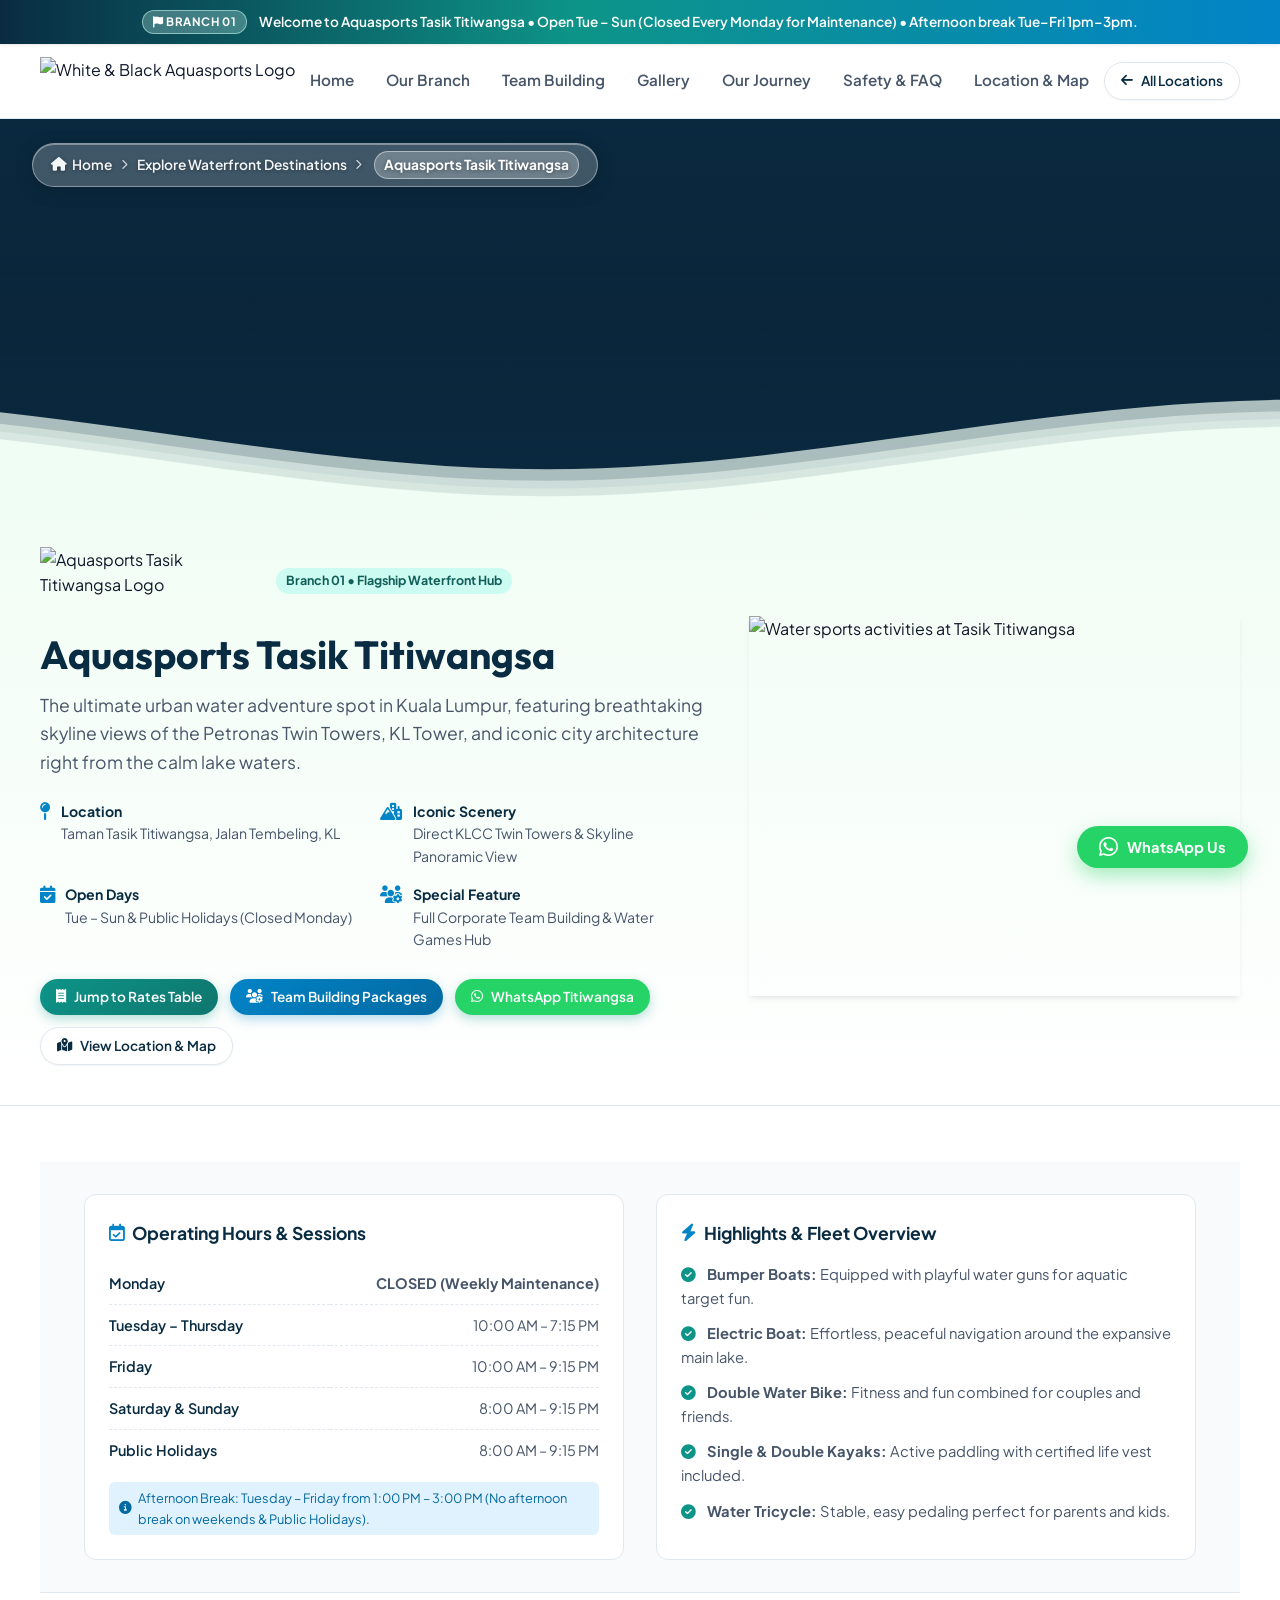
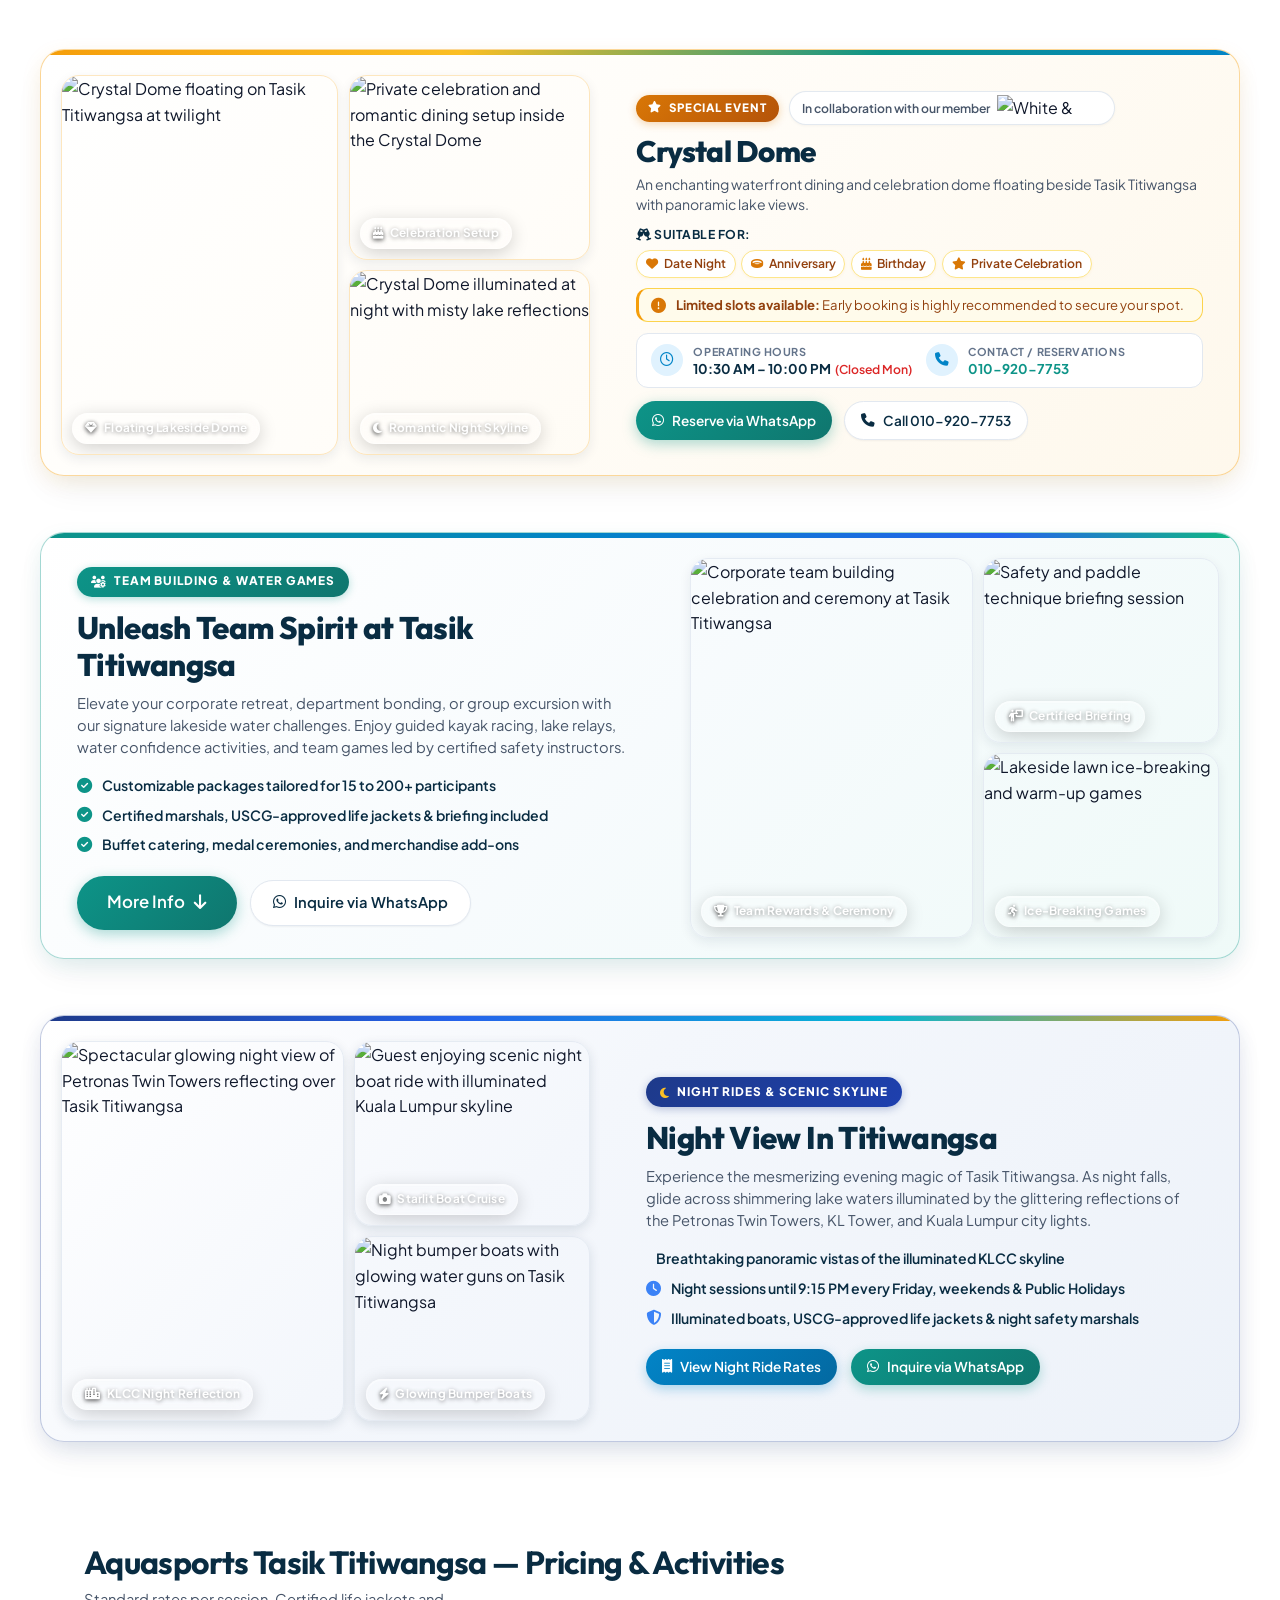
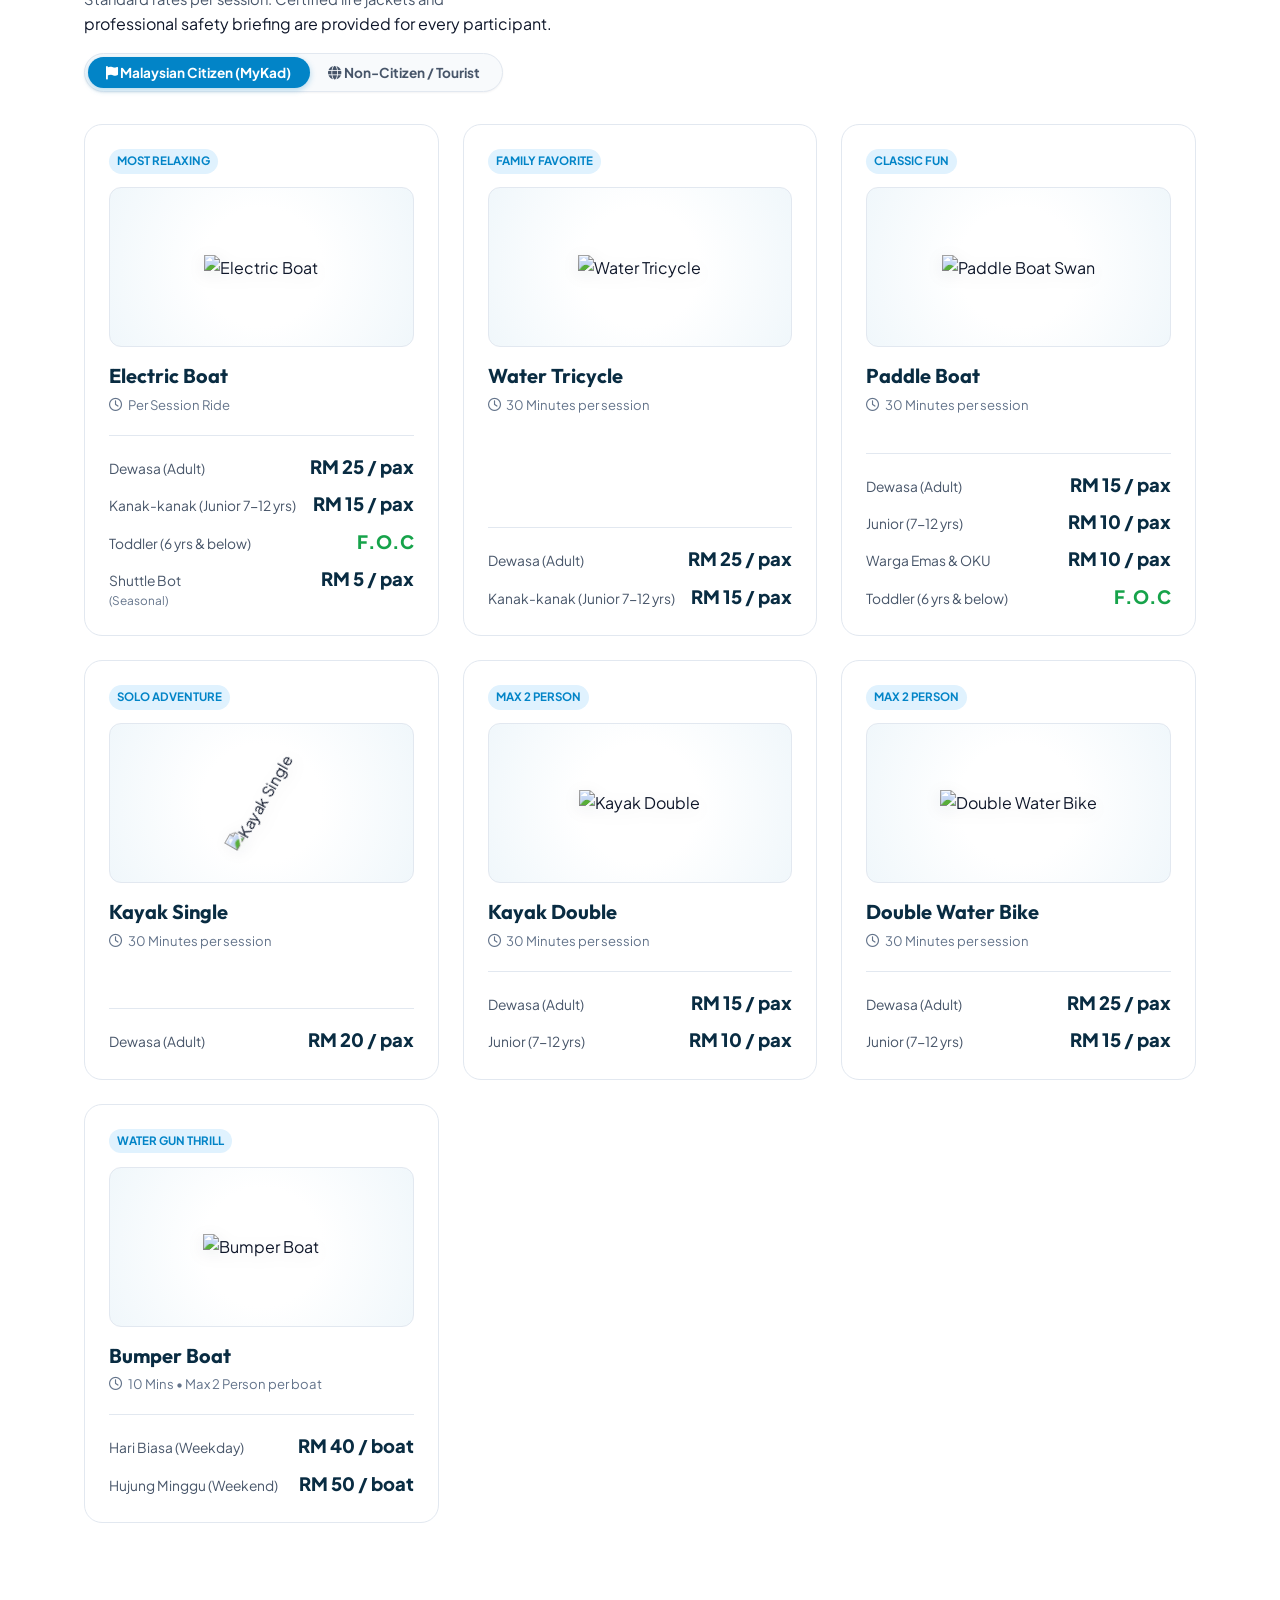
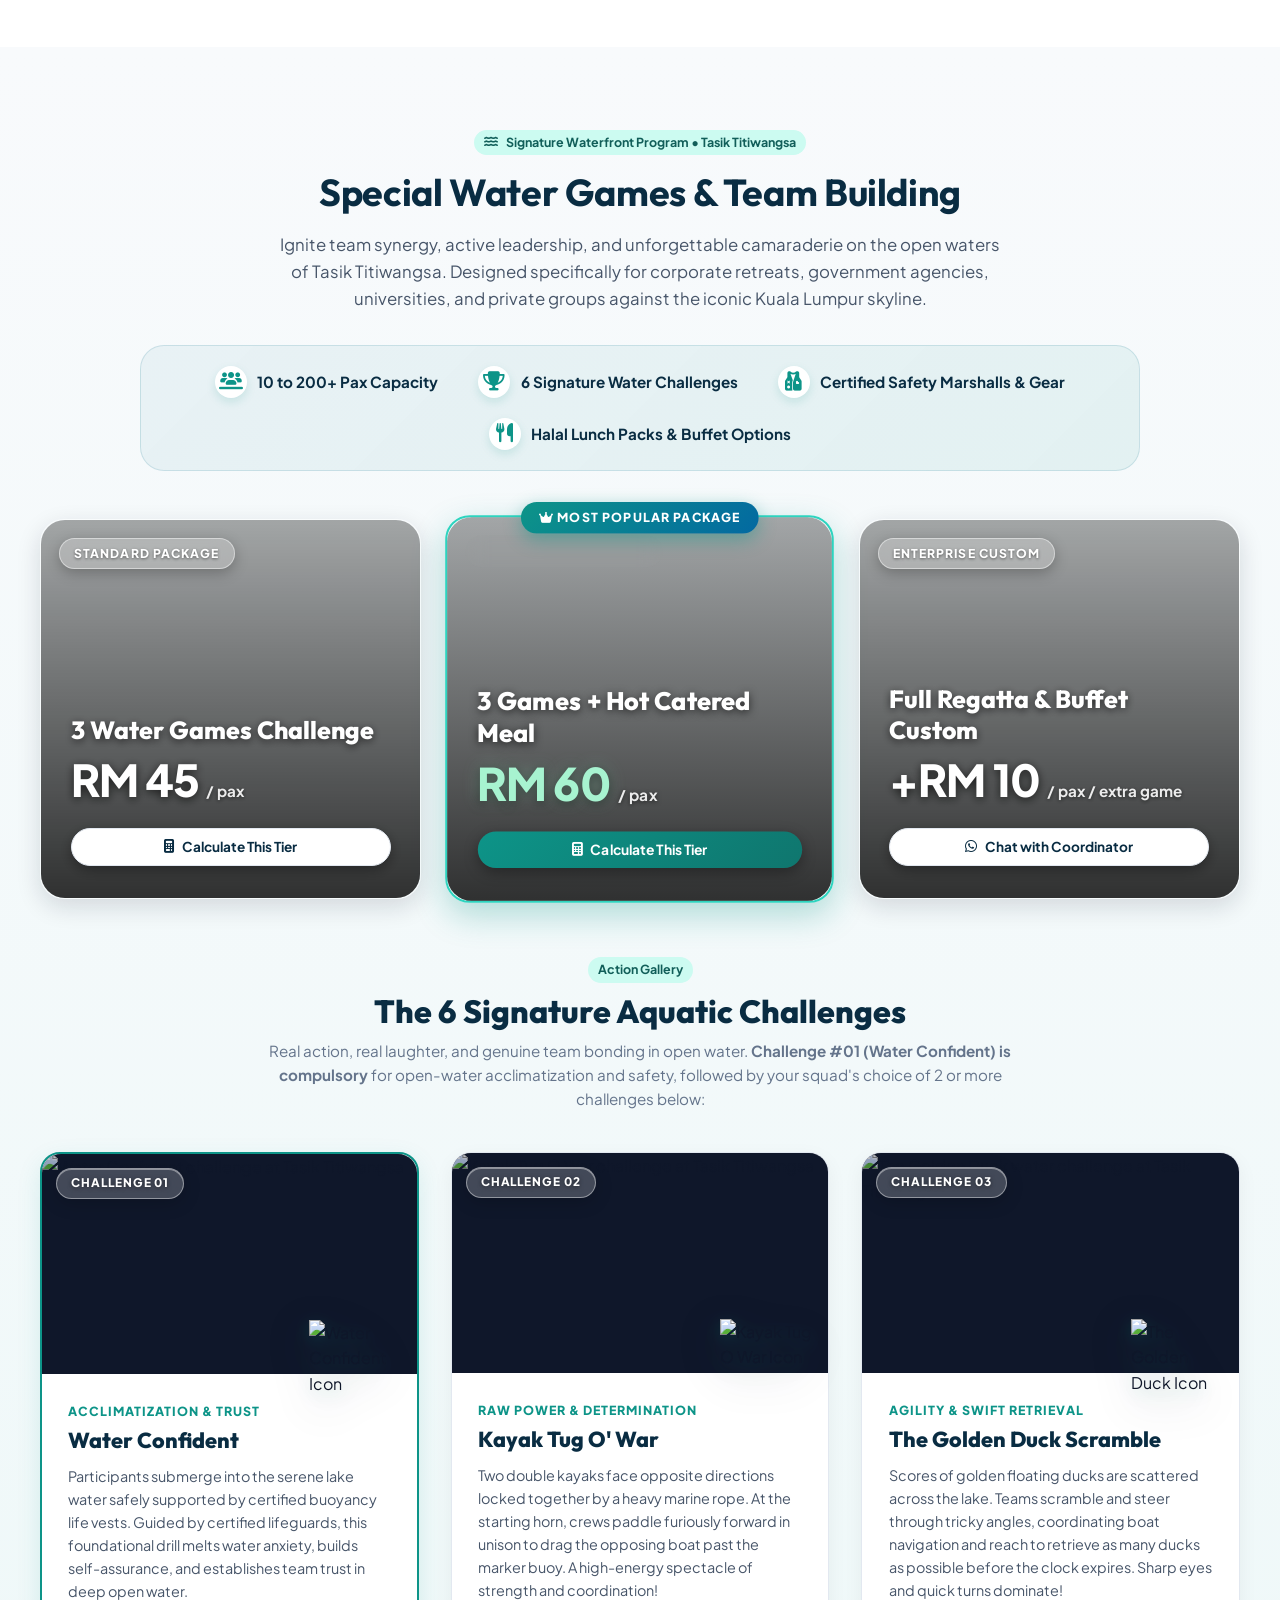
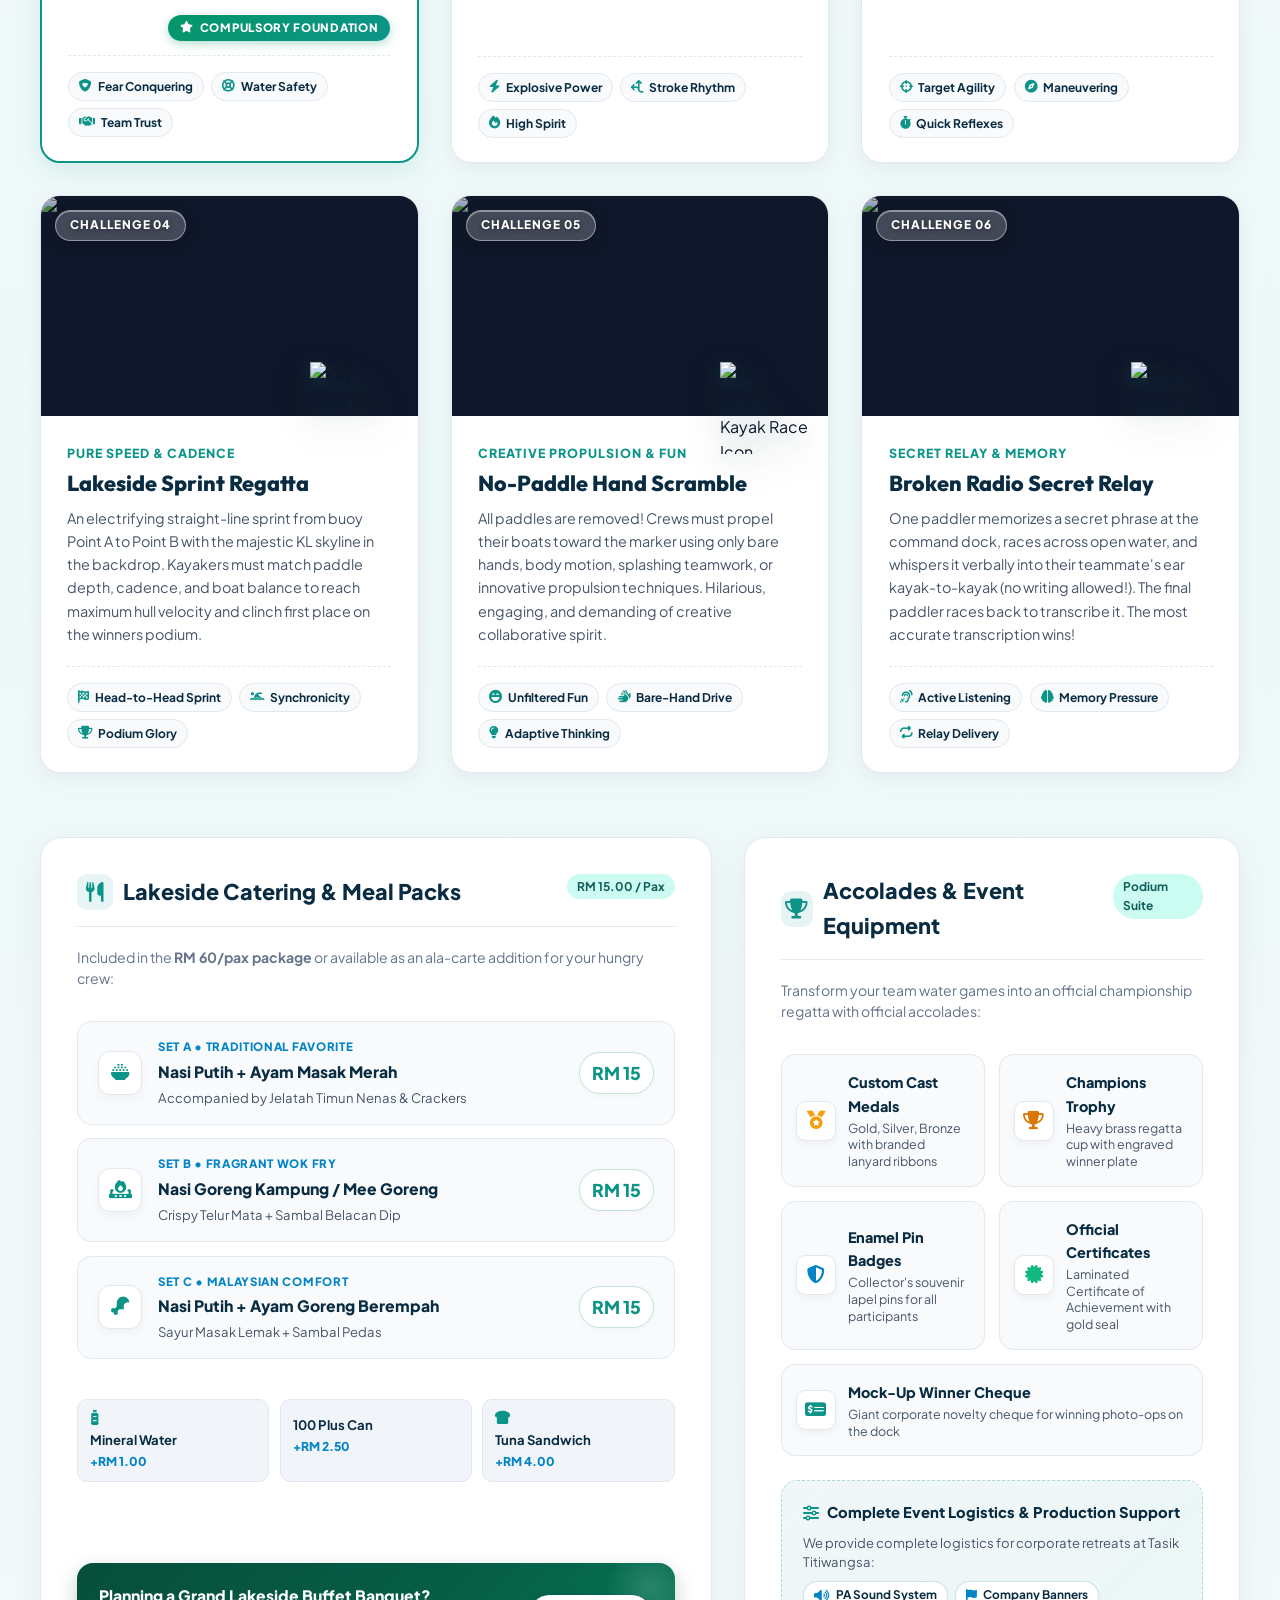
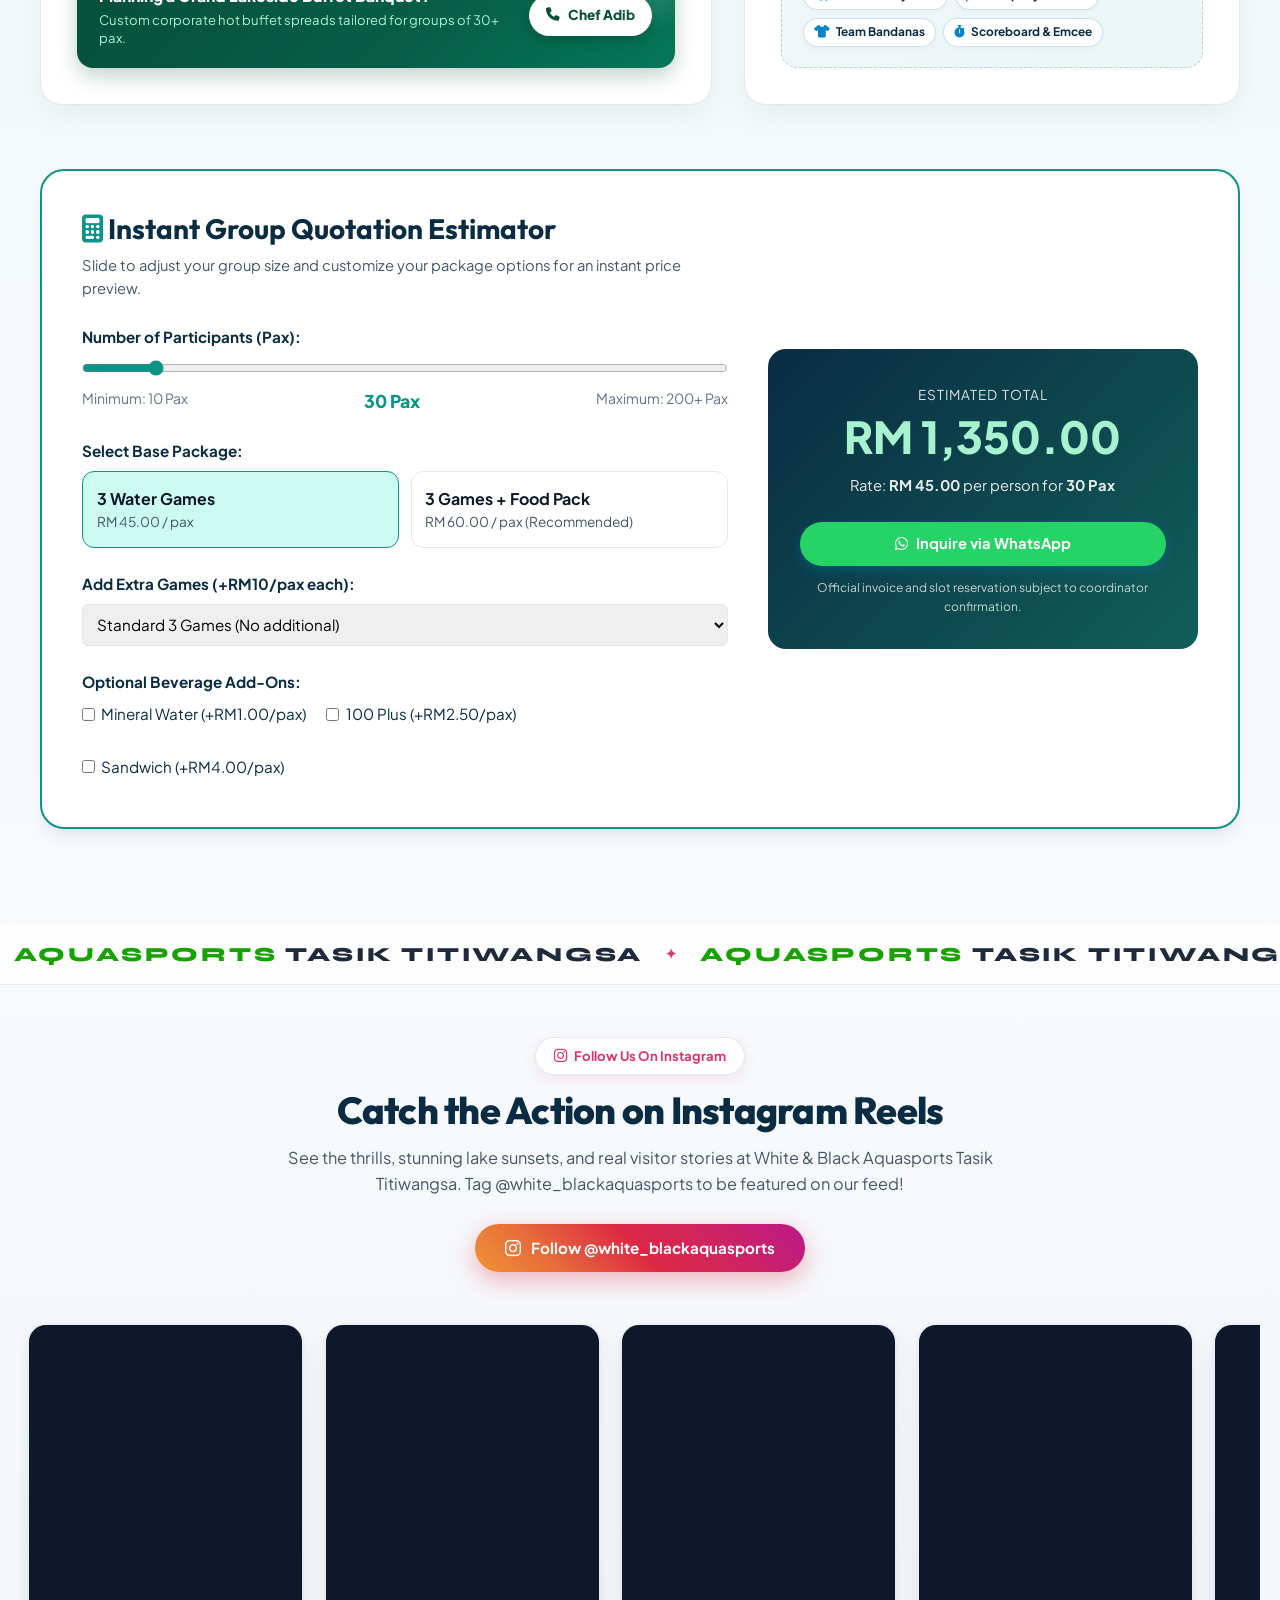
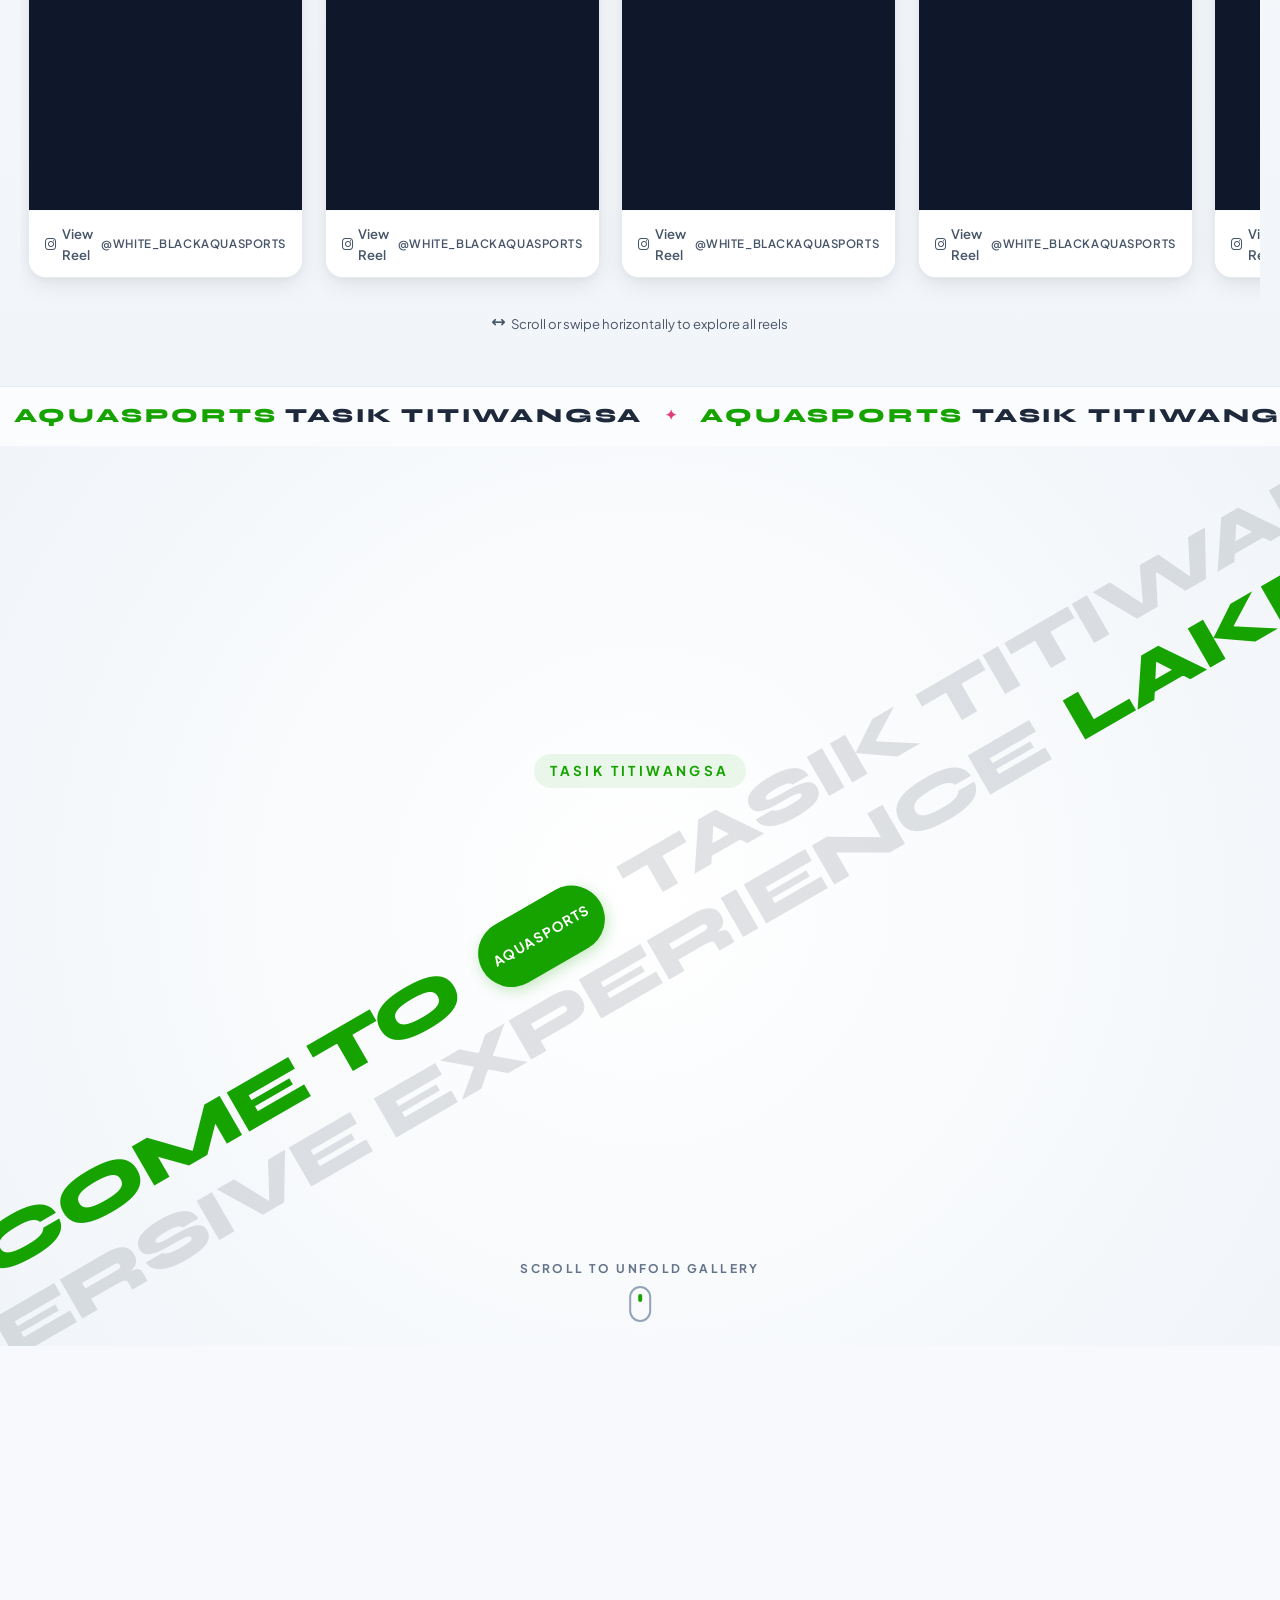
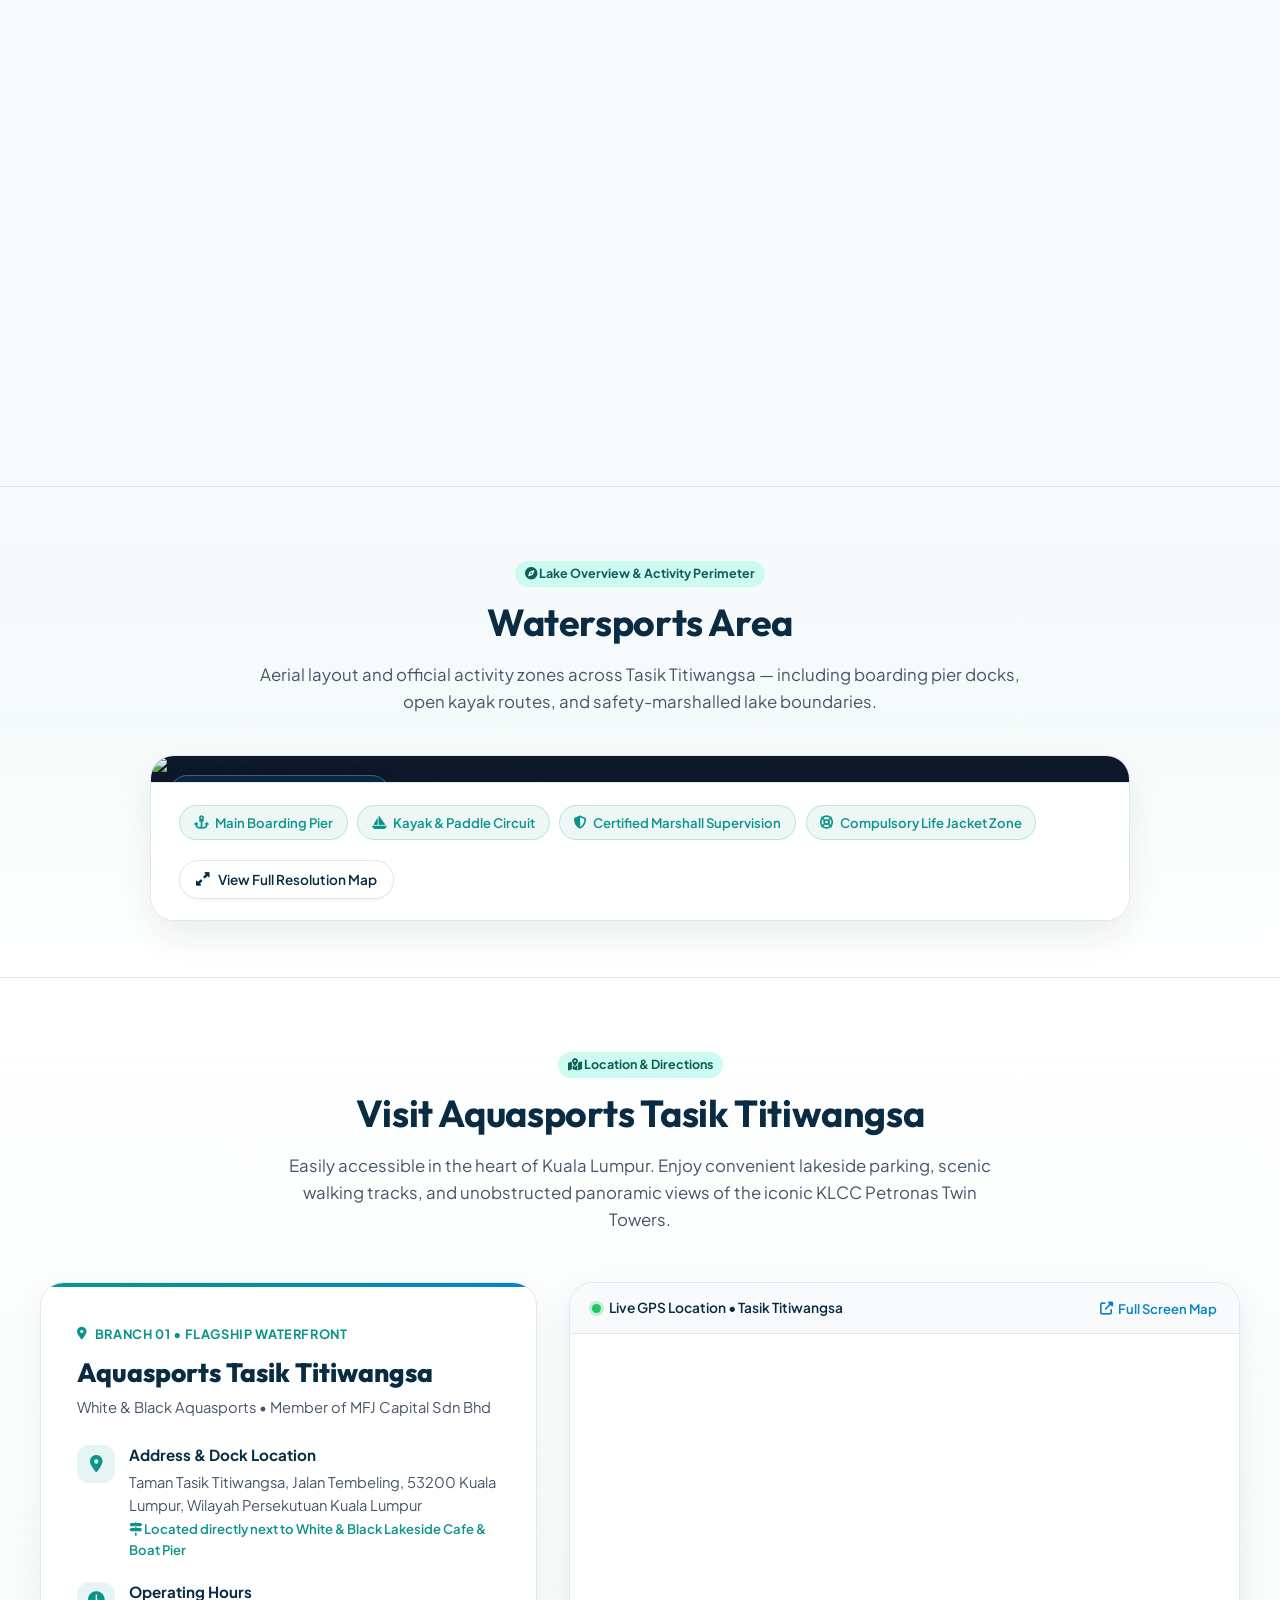
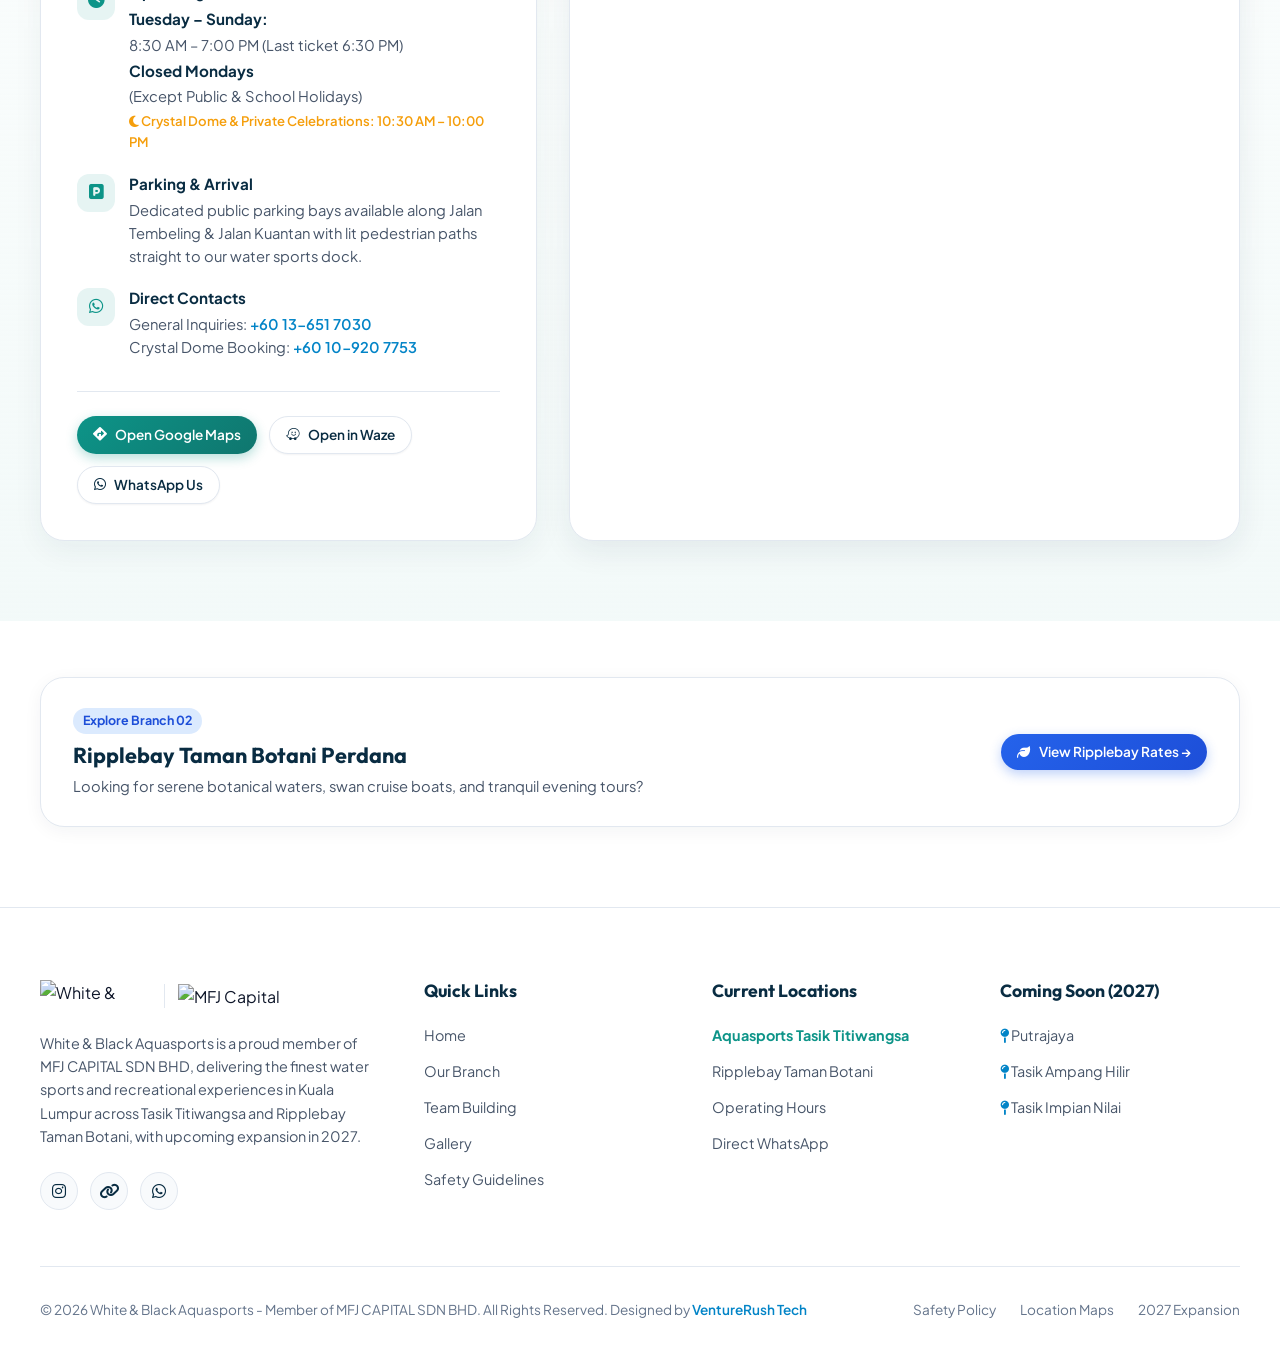
==== aquasports-tasik-titiwangsa.html @ 14e455c3 "Add files via upload" ====
<!DOCTYPE html>
<html lang="en">

<head>
  <meta charset="UTF-8">
  <meta name="viewport" content="width=device-width, initial-scale=1.0">
  <title>Aquasports Tasik Titiwangsa | Rates, Hours & Water Activities | White & Black Aquasports</title>
  <meta name="description"
    content="Official rates, operating hours, and water activities at Aquasports Tasik Titiwangsa, Kuala Lumpur. Featuring single and double kayaks, electric boats, water tricycles, paddle boats, and bumper boats under the iconic KLCC skyline.">
  <meta name="keywords"
    content="Aquasports Tasik Titiwangsa, Tasik Titiwangsa kayak, paddle boat KL, Titiwangsa water sports rates, bumper boat KL, KL water sports">

  <!-- Favicon -->
  <link rel="icon" type="image/png" href="image/aquasportsTitiwangsaLogo.png">

  <!-- Google Fonts: Plus Jakarta Sans & Outfit -->
  <link rel="preconnect" href="https://fonts.googleapis.com">
  <link rel="preconnect" href="https://fonts.gstatic.com" crossorigin>
  <link
    href="https://fonts.googleapis.com/css2?family=Outfit:wght@400;500;600;700;800;900&family=Plus+Jakarta+Sans:wght@300;400;500;600;700;800&family=Syne:wght@700;800;900&display=swap"
    rel="stylesheet">

  <!-- Font Awesome 6 Icons -->
  <link rel="stylesheet" href="https://cdnjs.cloudflare.com/ajax/libs/font-awesome/6.5.1/css/all.min.css">

  <!-- Core Stylesheet -->
  <link rel="stylesheet" href="style.css?v=52">
</head>

<body class="splash-screen-active">

  <!-- Splash Screen Preloader (Shown for ~3s on page load/reload) -->
  <div class="site-splash-screen splash-theme-titiwangsa" id="siteSplashScreen" aria-label="Loading Aquasports Tasik Titiwangsa">
    <div class="splash-ambient-glow"></div>
    <div class="splash-card">
      <div class="splash-logo-box">
        <img src="image/aquasportsTitiwangsaLogo.png" alt="Aquasports Tasik Titiwangsa Logo" class="splash-logo splash-logo-square">
      </div>
      <h2 class="splash-desc">Aquasports Tasik Titiwangsa</h2>
      <div class="splash-status-line">
        <span class="splash-status-text">Loading<span class="splash-dot-anim"><span>.</span><span>.</span><span>.</span></span></span>
        <span class="splash-progress-val" id="splashProgressVal">0%</span>
      </div>
      <div class="splash-progress-track">
        <div class="splash-progress-bar" id="splashProgressBar"></div>
      </div>
    </div>
  </div>

  <!-- Top Announcement Bar / Maintenance Alert Ticker -->
  <div class="top-notice-bar branch-notice-titiwangsa" id="announcementBar">
    <div class="top-notice-inner">
      <span class="badge-glow">
        <i class="fa-solid fa-flag"></i> BRANCH 01
      </span>
      <div class="notice-ticker-track">
        <div class="notice-ticker-content">
          <span class="ticker-text">
            Welcome to Aquasports Tasik Titiwangsa &bull; Open Tue – Sun (Closed Every Monday for Maintenance) &bull;
            Afternoon break Tue–Fri 1pm–3pm.
          </span>
          <span class="ticker-text ticker-clone" aria-hidden="true">
            Welcome to Aquasports Tasik Titiwangsa &bull; Open Tue – Sun (Closed Every Monday for Maintenance) &bull;
            Afternoon break Tue–Fri 1pm–3pm.
          </span>
        </div>
      </div>
    </div>
  </div>

  <!-- Header & Sticky Navigation -->
  <header class="site-header" id="mainHeader">
    <div class="container nav-container">
      <a href="index.html#home" class="brand-logo-wrap" title="White & Black Aquasports">
        <img src="image/wnbAquasportsLogo.png" alt="White &amp; Black Aquasports Logo" class="brand-logo">
      </a>

      <nav class="nav-menu" id="navMenu">
        <a href="index.html#home" class="nav-link">Home</a>
        <a href="index.html#locations" class="nav-link active">Our Branch</a>
        <a href="#teambuilding" class="nav-link">Team Building</a>
        <a href="#gallery" class="nav-link">Gallery</a>
        <a href="index.html#roadmap" class="nav-link">Our Journey</a>
        <a href="index.html#safety" class="nav-link">Safety &amp; FAQ</a>
        <a href="#location-map" class="nav-link">Location &amp; Map</a>
      </nav>

      <div class="nav-actions">
        <a href="index.html#locations" class="btn btn-secondary btn-sm">
          <i class="fa-solid fa-arrow-left"></i> All Locations
        </a>
        <button class="mobile-toggle" id="mobileNavToggle" aria-label="Toggle navigation menu">
          <i class="fa-solid fa-bars"></i>
        </button>
      </div>
    </div>
  </header>

  <main>
    <!-- Scenic Branch Panorama Billboard -->
    <section class="branch-panorama-section">
      <div class="branch-panorama-card">
        <video class="branch-panorama-video" autoplay loop muted playsinline poster="image/aquasportsPanorama.jpg">
          <source src="image/aquasportsVideo.mp4" type="video/mp4">
          Your browser does not support the video tag.
        </video>
        <div class="branch-panorama-overlay"></div>

        <!-- Breadcrumb Navigation placed at top left side of panorama image -->
        <nav class="branch-panorama-breadcrumb" aria-label="Breadcrumb">
          <a href="index.html"><i class="fa-solid fa-house"></i> Home</a>
          <span class="bc-sep"><i class="fa-solid fa-chevron-right"></i></span>
          <a href="index.html#locations">Explore Waterfront Destinations</a>
          <span class="bc-sep"><i class="fa-solid fa-chevron-right"></i></span>
          <span class="bc-current">Aquasports Tasik Titiwangsa</span>
        </nav>

        <!-- Animated Wave Transition -->
        <div class="wave-container wave-behind">
          <svg class="waves" xmlns="http://www.w3.org/2000/svg" xmlns:xlink="http://www.w3.org/1999/xlink"
            viewBox="0 24 150 28" preserveAspectRatio="none" shape-rendering="auto">
            <defs>
              <path id="gentle-wave" d="M-160 44c30 0 58-18 88-18s58 18 88 18 58-18 88-18 58 18 88 18 v44h-352z" />
            </defs>
            <g class="parallax-waves">
              <use xlink:href="#gentle-wave" x="48" y="0" fill="rgba(240, 253, 244, 0.7)" />
              <use xlink:href="#gentle-wave" x="48" y="3" fill="rgba(240, 253, 244, 0.5)" />
              <use xlink:href="#gentle-wave" x="48" y="5" fill="rgba(240, 253, 244, 0.3)" />
              <use xlink:href="#gentle-wave" x="48" y="7" fill="#f0fdf4" />
            </g>
          </svg>
        </div>
      </div>
    </section>

    <!-- Branch Hero Section -->
    <section class="branch-page-header">
      <div class="container">
        <div class="branch-hero-wrap">
          <div class="branch-hero-text">
            <div class="location-brand-badge" style="margin-bottom:1rem;">
              <img src="image/aquasportsTitiwangsaLogo.png" alt="Aquasports Tasik Titiwangsa Logo"
                class="location-branch-logo">
              <span class="location-badge-pill badge-titiwangsa">Branch 01 • Flagship Waterfront Hub</span>
            </div>
            <h1 class="location-card-title" style="font-size:2.45rem; line-height:1.2; margin-bottom:0.85rem;">
              Aquasports Tasik Titiwangsa
            </h1>
            <!-- Mobile/Tablet Hero Image Below Title -->
            <div class="branch-hero-visual-mobile">
              <img src="image/titiwangsa.jpg" alt="Water sports activities at Tasik Titiwangsa" class="branch-hero-img">
            </div>
            <p class="location-card-tagline" style="font-size:1.1rem; margin-bottom:1.5rem;">
              The ultimate urban water adventure spot in Kuala Lumpur, featuring breathtaking skyline views of the
              Petronas Twin Towers, KL Tower, and iconic city architecture right from the calm lake waters.
            </p>

            <div class="location-quick-meta" style="margin-bottom:1.75rem;">
              <div class="quick-meta-item">
                <i class="fa-solid fa-map-pin"></i>
                <div>
                  <strong>Location</strong>
                  <span>Taman Tasik Titiwangsa, Jalan Tembeling, KL</span>
                </div>
              </div>
              <div class="quick-meta-item">
                <i class="fa-solid fa-mountain-city"></i>
                <div>
                  <strong>Iconic Scenery</strong>
                  <span>Direct KLCC Twin Towers &amp; Skyline Panoramic View</span>
                </div>
              </div>
              <div class="quick-meta-item">
                <i class="fa-solid fa-calendar-check"></i>
                <div>
                  <strong>Open Days</strong>
                  <span>Tue – Sun &amp; Public Holidays (Closed Monday)</span>
                </div>
              </div>
              <div class="quick-meta-item">
                <i class="fa-solid fa-users-gear"></i>
                <div>
                  <strong>Special Feature</strong>
                  <span>Full Corporate Team Building &amp; Water Games Hub</span>
                </div>
              </div>
            </div>

            <div class="branch-hero-actions">
              <a href="#pricing-table" class="btn btn-emerald btn-sm">
                <i class="fa-solid fa-receipt"></i>
                <span class="desktop-text">Jump to Rates Table</span>
                <span class="mobile-text">Rates Table</span>
              </a>
              <a href="#teambuilding" class="btn btn-primary btn-sm">
                <i class="fa-solid fa-users-gear"></i>
                <span class="desktop-text">Team Building Packages</span>
                <span class="mobile-text">Team Building</span>
              </a>
              <a href="https://wa.me/60136517030?text=Hi%20White%20%26%20Black%20Aquasports%20(Tasik%20Titiwangsa)%2C%20I%20would%20like%20to%20inquire%20about%20rides%20and%20rates!"
                target="_blank" rel="noopener noreferrer" class="btn btn-emerald btn-sm btn-whatsapp-direct">
                <i class="fa-brands fa-whatsapp"></i>
                <span class="desktop-text">WhatsApp Titiwangsa</span>
                <span class="mobile-text">WhatsApp</span>
              </a>
              <a href="#location-map" class="btn btn-secondary btn-sm">
                <i class="fa-solid fa-map-location-dot"></i>
                <span class="desktop-text">View Location &amp; Map</span>
                <span class="mobile-text">Location</span>
              </a>
            </div>
          </div>

          <div class="branch-hero-visual branch-hero-visual-desktop">
            <img src="image/titiwangsa.jpg" alt="Water sports activities at Tasik Titiwangsa" class="branch-hero-img">
          </div>
        </div>
      </div>
    </section>

    <!-- Branch Details Container -->
    <section style="padding: 3.5rem 0 5rem;">
      <div class="container">

        <!-- Schedule & Info Box -->
        <div class="schedule-and-info-box" style="margin-bottom: 3.5rem;">
          <div class="schedule-grid">
            <!-- Operating Hours Column -->
            <div class="schedule-col-card">
              <div class="schedule-header">
                <i class="fa-regular fa-calendar-check"></i>
                <span>Operating Hours &amp; Sessions</span>
              </div>
              <table class="hours-table">
                <tr>
                  <td>Monday</td>
                  <td class="highlight-closed">CLOSED (Weekly Maintenance)</td>
                </tr>
                <tr>
                  <td>Tuesday – Thursday</td>
                  <td>10:00 AM – 7:15 PM</td>
                </tr>
                <tr>
                  <td>Friday</td>
                  <td>10:00 AM – 9:15 PM</td>
                </tr>
                <tr>
                  <td>Saturday &amp; Sunday</td>
                  <td>8:00 AM – 9:15 PM</td>
                </tr>
                <tr>
                  <td>Public Holidays</td>
                  <td>8:00 AM – 9:15 PM</td>
                </tr>
              </table>
              <div class="hours-notice-note">
                <i class="fa-solid fa-circle-info"></i>
                <span>Afternoon Break: Tuesday – Friday from 1:00 PM – 3:00 PM (No afternoon break on weekends &amp;
                  Public Holidays).</span>
              </div>
            </div>

            <!-- Highlights & Fleet Overview Column -->
            <div class="schedule-col-card">
              <div class="schedule-header">
                <i class="fa-solid fa-bolt"></i>
                <span>Highlights &amp; Fleet Overview</span>
              </div>
              <ul
                style="display:flex; flex-direction:column; gap:0.75rem; font-size:0.92rem; color:var(--text-muted); list-style:none; padding:0;">
                <li><i class="fa-solid fa-circle-check" style="color:var(--brand-teal); margin-right:8px;"></i>
                  <strong>Bumper Boats:</strong> Equipped with playful water guns for aquatic target fun.
                </li>
                <li><i class="fa-solid fa-circle-check" style="color:var(--brand-teal); margin-right:8px;"></i>
                  <strong>Electric Boat:</strong> Effortless, peaceful navigation around the expansive main lake.
                </li>
                <li><i class="fa-solid fa-circle-check" style="color:var(--brand-teal); margin-right:8px;"></i>
                  <strong>Double Water Bike:</strong> Fitness and fun combined for couples and friends.
                </li>
                <li><i class="fa-solid fa-circle-check" style="color:var(--brand-teal); margin-right:8px;"></i>
                  <strong>Single &amp; Double Kayaks:</strong> Active paddling with certified life vest included.
                </li>
                <li><i class="fa-solid fa-circle-check" style="color:var(--brand-teal); margin-right:8px;"></i>
                  <strong>Water Tricycle:</strong> Stable, easy pedaling perfect for parents and kids.
                </li>
              </ul>
            </div>
          </div>
        </div>

        <!-- Special Event: Crystal Dome Waterfront Experience -->
        <div class="crystal-dome-banner" id="crystal-dome">
          <div class="crystal-dome-glow-accent"></div>

          <div class="crystal-dome-grid">
            <!-- Left Collage Showcase (crystalDome1.jpg - 3.jpg) -->
            <div class="crystal-collage-wrap crystal-collage-desktop">
              <div class="crystal-collage-grid">
                <!-- Large featured twilight dome photo -->
                <div class="crystal-collage-item crystal-collage-large">
                  <img src="image/crystalDome1.jpg" alt="Crystal Dome floating on Tasik Titiwangsa at twilight"
                    loading="lazy">
                  <span class="crystal-collage-tag"><i class="fa-solid fa-gem"></i> Floating Lakeside Dome</span>
                </div>

                <!-- Private celebration table decoration -->
                <div class="crystal-collage-item crystal-collage-sub">
                  <img src="image/crystalDome2.jpg"
                    alt="Private celebration and romantic dining setup inside the Crystal Dome" loading="lazy">
                  <span class="crystal-collage-tag"><i class="fa-solid fa-cake-candles"></i> Celebration Setup</span>
                </div>

                <!-- Night scenic glowing lake view -->
                <div class="crystal-collage-item crystal-collage-sub">
                  <img src="image/crystalDome3.jpg" alt="Crystal Dome illuminated at night with misty lake reflections"
                    loading="lazy">
                  <span class="crystal-collage-tag"><i class="fa-solid fa-moon"></i> Romantic Night Skyline</span>
                </div>
              </div>
            </div>

            <!-- Right Info Content -->
            <div class="crystal-dome-content">

              <!-- Collaboration & Event Badges -->
              <div class="crystal-header-badges">
                <span class="crystal-special-pill">
                  <i class="fa-solid fa-star"></i> SPECIAL EVENT
                </span>
                <div class="crystal-collab-badge">
                  <span class="collab-text">In collaboration with our member</span>
                  <img src="image/wnbLakesideLogo.png" alt="White &amp; Black Lakeside" class="crystal-partner-logo">
                </div>
              </div>

              <h2 class="crystal-dome-title">Crystal Dome</h2>

              <!-- Mobile/Tablet Collage Showcase Below Title -->
              <div class="crystal-collage-mobile">
                <div class="crystal-collage-grid">
                  <!-- Large featured twilight dome photo -->
                  <div class="crystal-collage-item crystal-collage-large">
                    <img src="image/crystalDome1.jpg" alt="Crystal Dome floating on Tasik Titiwangsa at twilight"
                      loading="lazy">
                    <span class="crystal-collage-tag"><i class="fa-solid fa-gem"></i> Floating Lakeside Dome</span>
                  </div>

                  <!-- Private celebration table decoration -->
                  <div class="crystal-collage-item crystal-collage-sub">
                    <img src="image/crystalDome2.jpg"
                      alt="Private celebration and romantic dining setup inside the Crystal Dome" loading="lazy">
                    <span class="crystal-collage-tag"><i class="fa-solid fa-cake-candles"></i> Celebration Setup</span>
                  </div>

                  <!-- Night scenic glowing lake view -->
                  <div class="crystal-collage-item crystal-collage-sub">
                    <img src="image/crystalDome3.jpg" alt="Crystal Dome illuminated at night with misty lake reflections"
                      loading="lazy">
                    <span class="crystal-collage-tag"><i class="fa-solid fa-moon"></i> Romantic Night Skyline</span>
                  </div>
                </div>
              </div>

              <p class="crystal-dome-subtitle">
                An enchanting waterfront dining and celebration dome floating beside Tasik Titiwangsa with panoramic
                lake views.
              </p>

              <!-- Suitability Pills -->
              <div class="crystal-occasions-wrap">
                <span class="occasion-title"><i class="fa-solid fa-champagne-glasses"></i> Suitable for:</span>
                <div class="occasion-pills-list">
                  <span class="occasion-pill"><i class="fa-solid fa-heart"></i> Date Night</span>
                  <span class="occasion-pill"><i class="fa-solid fa-ring"></i> Anniversary</span>
                  <span class="occasion-pill"><i class="fa-solid fa-cake-candles"></i> Birthday</span>
                  <span class="occasion-pill"><i class="fa-solid fa-star"></i> Private Celebration</span>
                </div>
              </div>

              <!-- Limited Slots Alert Box -->
              <div class="crystal-slots-alert">
                <i class="fa-solid fa-circle-exclamation alert-icon"></i>
                <div>
                  <strong>Limited slots available:</strong> Early booking is highly recommended to secure your spot.
                </div>
              </div>

              <!-- Quick Details Box (Hours & Contact) -->
              <div class="crystal-meta-box">
                <div class="crystal-meta-item">
                  <div class="meta-icon-circle">
                    <i class="fa-regular fa-clock"></i>
                  </div>
                  <div>
                    <span class="meta-label">Operating Hours</span>
                    <strong class="meta-val">10:30 AM – 10:00 PM <span class="closed-tag">(Closed Mon)</span></strong>
                  </div>
                </div>

                <div class="crystal-meta-item">
                  <div class="meta-icon-circle">
                    <i class="fa-solid fa-phone"></i>
                  </div>
                  <div>
                    <span class="meta-label">Contact / Reservations</span>
                    <a href="tel:0109207753" class="meta-val crystal-phone-link">010-920-7753</a>
                  </div>
                </div>
              </div>

              <!-- Action CTAs -->
              <div class="crystal-cta-group">
                <a href="https://wa.me/60109207753?text=Hi%20White%20%26%20Black%20Lakeside%2C%20I%20would%20like%20to%20inquire%20and%20book%20the%20Crystal%20Dome%20for%20a%20special%20celebration!"
                  target="_blank" rel="noopener noreferrer" class="btn btn-emerald btn-sm btn-crystal-cta">
                  <i class="fa-brands fa-whatsapp"></i> Reserve via WhatsApp
                </a>
                <a href="tel:0109207753" class="btn btn-secondary btn-sm">
                  <i class="fa-solid fa-phone"></i> Call 010-920-7753
                </a>
              </div>

            </div>
          </div>
        </div>

        <!-- Team Building Feature Showcase Card -->
        <div class="tb-feature-card" id="teambuilding-card">
          <div class="tb-feature-glow-accent"></div>

          <div class="tb-feature-grid">
            <!-- Content & Actions -->
            <div class="tb-feature-content">
              <div class="tb-feature-badge">
                <i class="fa-solid fa-users-gear"></i> TEAM BUILDING &amp; WATER GAMES
              </div>

              <h2 class="tb-feature-title">Unleash Team Spirit at Tasik Titiwangsa</h2>

              <!-- Mobile/Tablet Collage Showcase Below Title -->
              <div class="tb-collage-mobile">
                <div class="tb-collage-grid">
                  <!-- Large featured group ceremony photo -->
                  <div class="tb-collage-item tb-collage-large">
                    <img src="image/teamBuilding1.webp"
                      alt="Corporate team building celebration and ceremony at Tasik Titiwangsa" loading="lazy">
                    <span class="tb-collage-tag"><i class="fa-solid fa-trophy"></i> Team Rewards &amp; Ceremony</span>
                  </div>

                  <!-- Safety briefing photo -->
                  <div class="tb-collage-item tb-collage-sub">
                    <img src="image/teamBuilding2.webp" alt="Safety and paddle technique briefing session" loading="lazy">
                    <span class="tb-collage-tag"><i class="fa-solid fa-person-chalkboard"></i> Certified Briefing</span>
                  </div>

                  <!-- Lawn warm-up photo -->
                  <div class="tb-collage-item tb-collage-sub">
                    <img src="image/teamBuilding3.webp" alt="Lakeside lawn ice-breaking and warm-up games" loading="lazy">
                    <span class="tb-collage-tag"><i class="fa-solid fa-person-running"></i> Ice-Breaking Games</span>
                  </div>
                </div>
              </div>

              <p class="tb-feature-desc">
                Elevate your corporate retreat, department bonding, or group excursion with our signature lakeside water
                challenges.
                Enjoy guided kayak racing, lake relays, water confidence activities, and team games led by certified
                safety instructors.
              </p>

              <div class="tb-feature-perks">
                <div class="tb-perk-row">
                  <i class="fa-solid fa-circle-check"></i>
                  <span>Customizable packages tailored for 15 to 200+ participants</span>
                </div>
                <div class="tb-perk-row">
                  <i class="fa-solid fa-circle-check"></i>
                  <span>Certified marshals, USCG-approved life jackets &amp; briefing included</span>
                </div>
                <div class="tb-perk-row">
                  <i class="fa-solid fa-circle-check"></i>
                  <span>Buffet catering, medal ceremonies, and merchandise add-ons</span>
                </div>
              </div>

              <div class="tb-feature-actions">
                <a href="#teambuilding" class="btn btn-emerald btn-lg tb-btn-more">
                  <span>More Info</span> <i class="fa-solid fa-arrow-down"></i>
                </a>
                <a href="https://wa.me/60136517030?text=Hi%20White%20%26%20Black%20Aquasports%2C%20I%20would%20like%20to%20inquire%20about%20Team%20Building%20packages%20at%20Tasik%20Titiwangsa!"
                  target="_blank" rel="noopener noreferrer" class="btn btn-secondary">
                  <i class="fa-brands fa-whatsapp"></i> Inquire via WhatsApp
                </a>
              </div>
            </div>

            <!-- Collage Showcase (teamBuilding1 - 3.webp) -->
            <div class="tb-collage-wrap tb-collage-desktop">
              <div class="tb-collage-grid">
                <!-- Large featured group ceremony photo -->
                <div class="tb-collage-item tb-collage-large">
                  <img src="image/teamBuilding1.webp"
                    alt="Corporate team building celebration and ceremony at Tasik Titiwangsa" loading="lazy">
                  <span class="tb-collage-tag"><i class="fa-solid fa-trophy"></i> Team Rewards &amp; Ceremony</span>
                </div>

                <!-- Safety briefing photo -->
                <div class="tb-collage-item tb-collage-sub">
                  <img src="image/teamBuilding2.webp" alt="Safety and paddle technique briefing session" loading="lazy">
                  <span class="tb-collage-tag"><i class="fa-solid fa-person-chalkboard"></i> Certified Briefing</span>
                </div>

                <!-- Lawn warm-up photo -->
                <div class="tb-collage-item tb-collage-sub">
                  <img src="image/teamBuilding3.webp" alt="Lakeside lawn ice-breaking and warm-up games" loading="lazy">
                  <span class="tb-collage-tag"><i class="fa-solid fa-person-running"></i> Ice-Breaking Games</span>
                </div>
              </div>
            </div>
          </div>
        </div>

        <!-- Night View In Titiwangsa Feature Showcase Card -->
        <div class="nightview-feature-card" id="nightview-card">
          <div class="nightview-feature-glow-accent"></div>

          <div class="nightview-feature-grid">
            <!-- Left Collage Showcase (nightViewTitiwangsa1 till 3) -->
            <div class="nightview-collage-wrap nightview-collage-desktop">
              <div class="nightview-collage-grid">
                <!-- Large featured KLCC night reflection photo -->
                <div class="nightview-collage-item nightview-collage-large">
                  <img src="image/nightViewTitiwangsa3.jpg"
                    alt="Spectacular glowing night view of Petronas Twin Towers reflecting over Tasik Titiwangsa"
                    loading="lazy">
                  <span class="nightview-collage-tag"><i class="fa-solid fa-city"></i> KLCC Night Reflection</span>
                </div>

                <!-- Guest night cruise photo -->
                <div class="nightview-collage-item nightview-collage-sub">
                  <img src="image/nightViewTitiwangsa1.jpg"
                    alt="Guest enjoying scenic night boat ride with illuminated Kuala Lumpur skyline" loading="lazy">
                  <span class="nightview-collage-tag"><i class="fa-solid fa-camera"></i> Starlit Boat Cruise</span>
                </div>

                <!-- Night bumper boats photo -->
                <div class="nightview-collage-item nightview-collage-sub">
                  <img src="image/nightViewTitiwangsa2.jpg"
                    alt="Night bumper boats with glowing water guns on Tasik Titiwangsa" loading="lazy">
                  <span class="nightview-collage-tag"><i class="fa-solid fa-bolt"></i> Glowing Bumper Boats</span>
                </div>
              </div>
            </div>

            <!-- Right Content & Actions -->
            <div class="nightview-feature-content">
              <div class="nightview-feature-badge">
                <i class="fa-solid fa-moon"></i> NIGHT RIDES &amp; SCENIC SKYLINE
              </div>

              <h2 class="nightview-feature-title">Night View In Titiwangsa</h2>

              <!-- Mobile/Tablet Collage Showcase Below Title -->
              <div class="nightview-collage-mobile">
                <div class="nightview-collage-grid">
                  <!-- Large featured KLCC night reflection photo -->
                  <div class="nightview-collage-item nightview-collage-large">
                    <img src="image/nightViewTitiwangsa3.jpg"
                      alt="Spectacular glowing night view of Petronas Twin Towers reflecting over Tasik Titiwangsa"
                      loading="lazy">
                    <span class="nightview-collage-tag"><i class="fa-solid fa-city"></i> KLCC Night Reflection</span>
                  </div>

                  <!-- Guest night cruise photo -->
                  <div class="nightview-collage-item nightview-collage-sub">
                    <img src="image/nightViewTitiwangsa1.jpg"
                      alt="Guest enjoying scenic night boat ride with illuminated Kuala Lumpur skyline" loading="lazy">
                    <span class="nightview-collage-tag"><i class="fa-solid fa-camera"></i> Starlit Boat Cruise</span>
                  </div>

                  <!-- Night bumper boats photo -->
                  <div class="nightview-collage-item nightview-collage-sub">
                    <img src="image/nightViewTitiwangsa2.jpg"
                      alt="Night bumper boats with glowing water guns on Tasik Titiwangsa" loading="lazy">
                    <span class="nightview-collage-tag"><i class="fa-solid fa-bolt"></i> Glowing Bumper Boats</span>
                  </div>
                </div>
              </div>

              <p class="nightview-feature-desc">
                Experience the mesmerizing evening magic of Tasik Titiwangsa. As night falls, glide across shimmering
                lake waters illuminated by the glittering reflections of the Petronas Twin Towers, KL Tower, and Kuala
                Lumpur city lights.
              </p>

              <div class="nightview-feature-perks">
                <div class="nightview-perk-row">
                  <i class="fa-solid fa-sparkles"></i>
                  <span>Breathtaking panoramic vistas of the illuminated KLCC skyline</span>
                </div>
                <div class="nightview-perk-row">
                  <i class="fa-solid fa-clock"></i>
                  <span>Night sessions until 9:15 PM every Friday, weekends &amp; Public Holidays</span>
                </div>
                <div class="nightview-perk-row">
                  <i class="fa-solid fa-shield-halved"></i>
                  <span>Illuminated boats, USCG-approved life jackets &amp; night safety marshals</span>
                </div>
              </div>

              <div class="nightview-feature-actions">
                <a href="#pricing-table" class="btn btn-primary btn-sm">
                  <i class="fa-solid fa-receipt"></i> View Night Ride Rates
                </a>
                <a href="https://wa.me/60136517030?text=Hi%20White%20%26%20Black%20Aquasports%2C%20I%20would%20like%20to%20inquire%20about%20the%20Night%20View%20rides%20at%20Tasik%20Titiwangsa!"
                  target="_blank" rel="noopener noreferrer" class="btn btn-emerald btn-sm">
                  <i class="fa-brands fa-whatsapp"></i> Inquire via WhatsApp
                </a>
              </div>
            </div>
          </div>
        </div>

        <!-- Titiwangsa Pricing Table Section -->
        <div class="pricing-content-wrap" id="pricing-table">
          <div class="pricing-section-header">
            <div class="pricing-title-wrap">
              <h2 class="pricing-main-title">Aquasports Tasik Titiwangsa — Pricing &amp; Activities</h2>
              <p style="color:var(--text-muted); margin:0;">Standard rates per session. Certified life jackets and</p>
                professional safety briefing are provided for every participant.</p>
            </div>

            <!-- Citizen Toggle -->
            <div class="citizen-toggle-control">
              <button type="button" class="toggle-option-btn active" data-tier="citizen">
                <i class="fa-solid fa-flag"></i> Malaysian Citizen (MyKad)
              </button>
              <button type="button" class="toggle-option-btn" data-tier="non-citizen">
                <i class="fa-solid fa-globe"></i> Non-Citizen / Tourist
              </button>
            </div>
          </div>

          <div class="rides-cards-grid">
            <!-- Electric Boat -->
            <div class="ride-item-card">
              <span class="ride-card-badge">Most Relaxing</span>
              <div class="ride-image-wrap">
                <img src="image/electricDuckBoat.png" alt="Electric Boat" class="ride-item-img" loading="lazy">
              </div>
              <h4 class="ride-name">Electric Boat</h4>
              <div class="ride-duration"><i class="fa-regular fa-clock"></i> Per Session Ride</div>
              <div class="ride-price-table">
                <div class="price-row">
                  <span class="tier-label">Dewasa (Adult)</span>
                  <span class="tier-val price-dynamic" data-citizen="RM 25 / pax" data-non-citizen="RM 35 / pax">RM 25 /
                    pax</span>
                </div>
                <div class="price-row">
                  <span class="tier-label">Kanak-kanak (Junior 7-12 yrs)</span>
                  <span class="tier-val price-dynamic" data-citizen="RM 15 / pax" data-non-citizen="RM 25 / pax">RM 15 /
                    pax</span>
                </div>
                <div class="price-row">
                  <span class="tier-label">Toddler (6 yrs &amp; below)</span>
                  <span class="tier-val free price-dynamic" data-citizen="F.O.C" data-non-citizen="F.O.C">F.O.C</span>
                </div>
                <div class="price-row">
                  <span class="tier-label">Shuttle Bot <small>(Seasonal)</small></span>
                  <span class="tier-val price-dynamic" data-citizen="RM 5 / pax" data-non-citizen="RM 10 / pax">RM 5 /
                    pax</span>
                </div>
              </div>
            </div>

            <!-- Water Tricycle -->
            <div class="ride-item-card">
              <span class="ride-card-badge">Family Favorite</span>
              <div class="ride-image-wrap">
                <img src="image/waterTricycle.png" alt="Water Tricycle" class="ride-item-img" loading="lazy">
              </div>
              <h4 class="ride-name">Water Tricycle</h4>
              <div class="ride-duration"><i class="fa-regular fa-clock"></i> 30 Minutes per session</div>
              <div class="ride-price-table">
                <div class="price-row">
                  <span class="tier-label">Dewasa (Adult)</span>
                  <span class="tier-val price-dynamic" data-citizen="RM 25 / pax" data-non-citizen="RM 35 / pax">RM 25 /
                    pax</span>
                </div>
                <div class="price-row">
                  <span class="tier-label">Kanak-kanak (Junior 7-12 yrs)</span>
                  <span class="tier-val price-dynamic" data-citizen="RM 15 / pax" data-non-citizen="RM 25 / pax">RM 15 /
                    pax</span>
                </div>
              </div>
            </div>

            <!-- Paddle Boat -->
            <div class="ride-item-card">
              <span class="ride-card-badge">Classic Fun</span>
              <div class="ride-image-wrap">
                <img src="image/paddleboatSwan.png" alt="Paddle Boat Swan" class="ride-item-img" loading="lazy">
              </div>
              <h4 class="ride-name">Paddle Boat</h4>
              <div class="ride-duration"><i class="fa-regular fa-clock"></i> 30 Minutes per session</div>
              <div class="ride-price-table">
                <div class="price-row">
                  <span class="tier-label">Dewasa (Adult)</span>
                  <span class="tier-val price-dynamic" data-citizen="RM 15 / pax" data-non-citizen="RM 25 / pax">RM 15 /
                    pax</span>
                </div>
                <div class="price-row">
                  <span class="tier-label">Junior (7-12 yrs)</span>
                  <span class="tier-val price-dynamic" data-citizen="RM 10 / pax" data-non-citizen="RM 20 / pax">RM 10 /
                    pax</span>
                </div>
                <div class="price-row">
                  <span class="tier-label">Warga Emas &amp; OKU</span>
                  <span class="tier-val price-dynamic" data-citizen="RM 10 / pax" data-non-citizen="RM 20 / pax">RM 10 /
                    pax</span>
                </div>
                <div class="price-row">
                  <span class="tier-label">Toddler (6 yrs &amp; below)</span>
                  <span class="tier-val free price-dynamic" data-citizen="F.O.C" data-non-citizen="F.O.C">F.O.C</span>
                </div>
              </div>
            </div>

            <!-- Kayak Single -->
            <div class="ride-item-card">
              <span class="ride-card-badge">Solo Adventure</span>
              <div class="ride-image-wrap">
                <img src="image/singleKayak.png" alt="Kayak Single" class="ride-item-img img-rotate-kayak"
                  loading="lazy">
              </div>
              <h4 class="ride-name">Kayak Single</h4>
              <div class="ride-duration"><i class="fa-regular fa-clock"></i> 30 Minutes per session</div>
              <div class="ride-price-table">
                <div class="price-row">
                  <span class="tier-label">Dewasa (Adult)</span>
                  <span class="tier-val price-dynamic" data-citizen="RM 20 / pax" data-non-citizen="RM 30 / pax">RM 20 /
                    pax</span>
                </div>
              </div>
            </div>

            <!-- Kayak Double -->
            <div class="ride-item-card">
              <span class="ride-card-badge">Max 2 Person</span>
              <div class="ride-image-wrap">
                <img src="image/doubleKayak.png" alt="Kayak Double" class="ride-item-img" loading="lazy">
              </div>
              <h4 class="ride-name">Kayak Double</h4>
              <div class="ride-duration"><i class="fa-regular fa-clock"></i> 30 Minutes per session</div>
              <div class="ride-price-table">
                <div class="price-row">
                  <span class="tier-label">Dewasa (Adult)</span>
                  <span class="tier-val price-dynamic" data-citizen="RM 15 / pax" data-non-citizen="RM 25 / pax">RM 15 /
                    pax</span>
                </div>
                <div class="price-row">
                  <span class="tier-label">Junior (7-12 yrs)</span>
                  <span class="tier-val price-dynamic" data-citizen="RM 10 / pax" data-non-citizen="RM 20 / pax">RM 10 /
                    pax</span>
                </div>
              </div>
            </div>

            <!-- Double Water Bike -->
            <div class="ride-item-card">
              <span class="ride-card-badge">Max 2 Person</span>
              <div class="ride-image-wrap">
                <img src="image/doubleWaterBike.png" alt="Double Water Bike" class="ride-item-img" loading="lazy">
              </div>
              <h4 class="ride-name">Double Water Bike</h4>
              <div class="ride-duration"><i class="fa-regular fa-clock"></i> 30 Minutes per session</div>
              <div class="ride-price-table">
                <div class="price-row">
                  <span class="tier-label">Dewasa (Adult)</span>
                  <span class="tier-val price-dynamic" data-citizen="RM 25 / pax" data-non-citizen="RM 35 / pax">RM 25 /
                    pax</span>
                </div>
                <div class="price-row">
                  <span class="tier-label">Junior (7-12 yrs)</span>
                  <span class="tier-val price-dynamic" data-citizen="RM 15 / pax" data-non-citizen="RM 25 / pax">RM 15 /
                    pax</span>
                </div>
              </div>
            </div>

            <!-- Bumper Boat -->
            <div class="ride-item-card">
              <span class="ride-card-badge">Water Gun Thrill</span>
              <div class="ride-image-wrap">
                <img src="image/electricBumperCar.png" alt="Bumper Boat" class="ride-item-img" loading="lazy">
              </div>
              <h4 class="ride-name">Bumper Boat</h4>
              <div class="ride-duration"><i class="fa-regular fa-clock"></i> 10 Mins • Max 2 Person per boat</div>
              <div class="ride-price-table">
                <div class="price-row">
                  <span class="tier-label">Hari Biasa (Weekday)</span>
                  <span class="tier-val price-dynamic" data-citizen="RM 40 / boat" data-non-citizen="RM 50 / boat">RM 40
                    / boat</span>
                </div>
                <div class="price-row">
                  <span class="tier-label">Hujung Minggu (Weekend)</span>
                  <span class="tier-val price-dynamic" data-citizen="RM 50 / boat" data-non-citizen="RM 60 / boat">RM 50
                    / boat</span>
                </div>
              </div>
            </div>
          </div>
        </div>
      </div>
    </section>

    <!-- Comprehensive Team Building Section (Tasik Titiwangsa Custom Layout) -->
    <section class="teambuilding-section" id="teambuilding"
      style="background: linear-gradient(180deg, #f8fafc 0%, #edf8f8 50%, #f8fafc 100%); padding: 5rem 0 6rem;">
      <div class="container">
        <!-- Section Header -->
        <div class="section-head" style="margin-bottom: 2rem;">
          <span class="location-badge-pill badge-titiwangsa"
            style="margin-bottom:0.85rem; display:inline-flex; align-items:center; gap:0.45rem;">
            <i class="fa-solid fa-water"></i> Signature Waterfront Program • Tasik Titiwangsa
          </span>
          <h2 class="section-title">Special Water Games &amp; Team Building</h2>
          <p class="section-subtitle">
            Ignite team synergy, active leadership, and unforgettable camaraderie on the open waters of Tasik
            Titiwangsa.
            Designed specifically for corporate retreats, government agencies, universities, and private groups against
            the iconic Kuala Lumpur skyline.
          </p>
        </div>

        <!-- Highlights & Capacity Ribbon -->
        <div class="ttw-tb-stats-strip">
          <div class="ttw-tb-stat-item">
            <i class="fa-solid fa-users-line"></i>
            <span>10 to 200+ Pax Capacity</span>
          </div>
          <div class="ttw-tb-stat-item">
            <i class="fa-solid fa-trophy"></i>
            <span>6 Signature Water Challenges</span>
          </div>
          <div class="ttw-tb-stat-item">
            <i class="fa-solid fa-vest-patches"></i>
            <span>Certified Safety Marshalls &amp; Gear</span>
          </div>
          <div class="ttw-tb-stat-item">
            <i class="fa-solid fa-utensils"></i>
            <span>Halal Lunch Packs &amp; Buffet Options</span>
          </div>
        </div>

        <!-- 3-Tier Package Selection Showcase (Photo Cards with 30% Dark Opacity) -->
        <div class="ttw-package-deck">
          <!-- Standard Package Card -->
          <div class="ttw-pkg-card" style="background-image: url('image/pkg_standard_games.jpg');">
            <span class="ttw-pkg-level">Standard Package</span>
            <div class="ttw-pkg-overlay"></div>
            <div class="ttw-pkg-inner">
              <h3 class="ttw-pkg-title">3 Water Games Challenge</h3>
              <div class="ttw-pkg-price-wrap">
                <span class="ttw-pkg-price">RM 45</span>
                <span class="ttw-pkg-unit">/ pax</span>
              </div>
              <a href="#calculator" class="btn btn-secondary btn-sm ttw-pkg-btn">
                <i class="fa-solid fa-calculator"></i> Calculate This Tier
              </a>
            </div>
          </div>

          <!-- Complete Experience Card (Featured) -->
          <div class="ttw-pkg-card featured" style="background-image: url('image/pkg_complete_meal.jpg');">
            <span class="ttw-pkg-badge-popular"><i class="fa-solid fa-crown"></i> Most Popular Package</span>
            <span class="ttw-pkg-level">Complete Experience</span>
            <div class="ttw-pkg-overlay"></div>
            <div class="ttw-pkg-inner">
              <h3 class="ttw-pkg-title">3 Games + Hot Catered Meal</h3>
              <div class="ttw-pkg-price-wrap">
                <span class="ttw-pkg-price">RM 60</span>
                <span class="ttw-pkg-unit">/ pax</span>
              </div>
              <a href="#calculator" class="btn btn-emerald btn-sm ttw-pkg-btn">
                <i class="fa-solid fa-calculator"></i> Calculate This Tier
              </a>
            </div>
          </div>

          <!-- Enterprise Custom Card -->
          <div class="ttw-pkg-card" style="background-image: url('image/pkg_enterprise_custom.jpg');">
            <span class="ttw-pkg-level">Enterprise Custom</span>
            <div class="ttw-pkg-overlay"></div>
            <div class="ttw-pkg-inner">
              <h3 class="ttw-pkg-title">Full Regatta &amp; Buffet Custom</h3>
              <div class="ttw-pkg-price-wrap">
                <span class="ttw-pkg-price">+RM 10</span>
                <span class="ttw-pkg-unit">/ pax / extra game</span>
              </div>
              <a href="https://wa.me/60136517030?text=Hi%20White%20%26%20Black%20Aquasports%2C%20I%20want%20to%20customize%20a%20VIP%20Corporate%20Team%20Building%20at%20Tasik%20Titiwangsa!"
                target="_blank" rel="noopener noreferrer" class="btn btn-secondary btn-sm ttw-pkg-btn">
                <i class="fa-brands fa-whatsapp"></i> Chat with Coordinator
              </a>
            </div>
          </div>
        </div>

        <!-- 6 Signature Challenge Games Showcase (with Action Photos) -->
        <div class="ttw-challenge-section-head">
          <span class="location-badge-pill badge-titiwangsa" style="margin-bottom:0.5rem; display:inline-block;">Action
            Gallery</span>
          <h3 style="font-size:2rem; color:var(--brand-navy); margin-bottom:0.5rem; font-weight:800;">
            The 6 Signature Aquatic Challenges
          </h3>
          <p style="color:var(--text-subtle); font-size:0.95rem; line-height:1.6;">
            Real action, real laughter, and genuine team bonding in open water. <strong>Challenge #01 (Water Confident)
              is compulsory</strong> for open-water acclimatization and safety, followed by your squad's choice of 2 or
            more challenges below:
          </p>
        </div>

        <div class="ttw-challenge-grid">
          <!-- Challenge 1: Water Confident -->
          <div class="ttw-challenge-card compulsory">
            <div class="ttw-challenge-img-box">
              <img src="image/water_confident_action.jpg" alt="Water Confident challenge at Tasik Titiwangsa"
                class="ttw-challenge-img" loading="lazy">
              <div class="ttw-challenge-img-overlay"></div>
              <span class="ttw-challenge-num-tag">Challenge 01</span>
            </div>
            <div class="ttw-challenge-body">
              <div class="ttw-challenge-badge-3d" title="Water Confident 3D Icon">
                <img src="image/waterConfident.png" alt="Water Confident Icon">
              </div>
              <span class="ttw-challenge-sub">Acclimatization &amp; Trust</span>
              <h4 class="ttw-challenge-title">Water Confident</h4>
              <p class="ttw-challenge-desc">
                Participants submerge into the serene lake water safely supported by certified buoyancy life vests.
                Guided by certified lifeguards, this foundational drill melts water anxiety, builds self-assurance, and
                establishes team trust in deep open water.
              </p>
              <div class="ttw-compulsory-tag-wrap">
                <span class="ttw-challenge-compulsory-tag"><i class="fa-solid fa-star"></i> Compulsory Foundation</span>
              </div>
              <div class="ttw-skill-tags-row">
                <span class="ttw-skill-tag"><i class="fa-solid fa-shield-heart"></i> Fear Conquering</span>
                <span class="ttw-skill-tag"><i class="fa-solid fa-life-ring"></i> Water Safety</span>
                <span class="ttw-skill-tag"><i class="fa-solid fa-handshake"></i> Team Trust</span>
              </div>
            </div>
          </div>

          <!-- Challenge 2: Kayak Tug O' War -->
          <div class="ttw-challenge-card">
            <div class="ttw-challenge-img-box">
              <img src="image/team_building.jpg" alt="Kayak Tug O War challenge at Tasik Titiwangsa"
                class="ttw-challenge-img" loading="lazy">
              <div class="ttw-challenge-img-overlay"></div>
              <span class="ttw-challenge-num-tag">Challenge 02</span>
            </div>
            <div class="ttw-challenge-body">
              <div class="ttw-challenge-badge-3d" title="Kayak Tug O War 3D Icon">
                <img src="image/kayakTugOWar.png" alt="Kayak Tug O War Icon">
              </div>
              <span class="ttw-challenge-sub">Raw Power &amp; Determination</span>
              <h4 class="ttw-challenge-title">Kayak Tug O' War</h4>
              <p class="ttw-challenge-desc">
                Two double kayaks face opposite directions locked together by a heavy marine rope. At the starting horn,
                crews paddle furiously forward in unison to drag the opposing boat past the marker buoy. A high-energy
                spectacle of strength and coordination!
              </p>
              <div class="ttw-skill-tags-row">
                <span class="ttw-skill-tag"><i class="fa-solid fa-bolt"></i> Explosive Power</span>
                <span class="ttw-skill-tag"><i class="fa-solid fa-arrows-split-up-and-left"></i> Stroke Rhythm</span>
                <span class="ttw-skill-tag"><i class="fa-solid fa-fire"></i> High Spirit</span>
              </div>
            </div>
          </div>

          <!-- Challenge 3: The Golden Duck -->
          <div class="ttw-challenge-card">
            <div class="ttw-challenge-img-box">
              <img src="image/golden_duck_action.jpg" alt="The Golden Duck water challenge at Tasik Titiwangsa"
                class="ttw-challenge-img" loading="lazy">
              <div class="ttw-challenge-img-overlay"></div>
              <span class="ttw-challenge-num-tag">Challenge 03</span>
            </div>
            <div class="ttw-challenge-body">
              <div class="ttw-challenge-badge-3d" title="The Golden Duck 3D Icon">
                <img src="image/theGoldenDuck.png" alt="The Golden Duck Icon">
              </div>
              <span class="ttw-challenge-sub">Agility &amp; Swift Retrieval</span>
              <h4 class="ttw-challenge-title">The Golden Duck Scramble</h4>
              <p class="ttw-challenge-desc">
                Scores of golden floating ducks are scattered across the lake. Teams scramble and steer through tricky
                angles, coordinating boat navigation and reach to retrieve as many ducks as possible before the clock
                expires. Sharp eyes and quick turns dominate!
              </p>
              <div class="ttw-skill-tags-row">
                <span class="ttw-skill-tag"><i class="fa-solid fa-crosshairs"></i> Target Agility</span>
                <span class="ttw-skill-tag"><i class="fa-solid fa-compass"></i> Maneuvering</span>
                <span class="ttw-skill-tag"><i class="fa-solid fa-stopwatch"></i> Quick Reflexes</span>
              </div>
            </div>
          </div>

          <!-- Challenge 4: Kayak Sprint Race -->
          <div class="ttw-challenge-card">
            <div class="ttw-challenge-img-box">
              <img src="image/gallery1.jpg" alt="Kayak Sprint Race at Tasik Titiwangsa" class="ttw-challenge-img"
                loading="lazy">
              <div class="ttw-challenge-img-overlay"></div>
              <span class="ttw-challenge-num-tag">Challenge 04</span>
            </div>
            <div class="ttw-challenge-body">
              <div class="ttw-challenge-badge-3d" title="Kayak Race 3D Icon">
                <img src="image/kayakRace.png" alt="Kayak Race Icon">
              </div>
              <span class="ttw-challenge-sub">Pure Speed &amp; Cadence</span>
              <h4 class="ttw-challenge-title">Lakeside Sprint Regatta</h4>
              <p class="ttw-challenge-desc">
                An electrifying straight-line sprint from buoy Point A to Point B with the majestic KL skyline in the
                backdrop. Kayakers must match paddle depth, cadence, and boat balance to reach maximum hull velocity and
                clinch first place on the winners podium.
              </p>
              <div class="ttw-skill-tags-row">
                <span class="ttw-skill-tag"><i class="fa-solid fa-flag-checkered"></i> Head-to-Head Sprint</span>
                <span class="ttw-skill-tag"><i class="fa-solid fa-person-swimming"></i> Synchronicity</span>
                <span class="ttw-skill-tag"><i class="fa-solid fa-trophy"></i> Podium Glory</span>
              </div>
            </div>
          </div>

          <!-- Challenge 5: No Paddle Kayak Race -->
          <div class="ttw-challenge-card">
            <div class="ttw-challenge-img-box">
              <img src="image/no_paddle_action.jpg" alt="No Paddle Kayak Race at Tasik Titiwangsa"
                class="ttw-challenge-img" loading="lazy">
              <div class="ttw-challenge-img-overlay"></div>
              <span class="ttw-challenge-num-tag">Challenge 05</span>
            </div>
            <div class="ttw-challenge-body">
              <div class="ttw-challenge-badge-3d" title="No Paddle Kayak Race 3D Icon">
                <img src="image/noPaddleKayakRace.png" alt="No Paddle Kayak Race Icon">
              </div>
              <span class="ttw-challenge-sub">Creative Propulsion &amp; Fun</span>
              <h4 class="ttw-challenge-title">No-Paddle Hand Scramble</h4>
              <p class="ttw-challenge-desc">
                All paddles are removed! Crews must propel their boats toward the marker using only bare hands, body
                motion, splashing teamwork, or innovative propulsion techniques. Hilarious, engaging, and demanding of
                creative collaborative spirit.
              </p>
              <div class="ttw-skill-tags-row">
                <span class="ttw-skill-tag"><i class="fa-solid fa-face-laugh-beam"></i> Unfiltered Fun</span>
                <span class="ttw-skill-tag"><i class="fa-solid fa-hands"></i> Bare-Hand Drive</span>
                <span class="ttw-skill-tag"><i class="fa-solid fa-lightbulb"></i> Adaptive Thinking</span>
              </div>
            </div>
          </div>

          <!-- Challenge 6: Broken Radio -->
          <div class="ttw-challenge-card">
            <div class="ttw-challenge-img-box">
              <img src="image/broken_radio_action.jpg" alt="Broken Radio secret whisper relay on kayak"
                class="ttw-challenge-img" loading="lazy">
              <div class="ttw-challenge-img-overlay"></div>
              <span class="ttw-challenge-num-tag">Challenge 06</span>
            </div>
            <div class="ttw-challenge-body">
              <div class="ttw-challenge-badge-3d" title="Broken Radio 3D Icon">
                <img src="image/brokenRadio.png" alt="Broken Radio Icon">
              </div>
              <span class="ttw-challenge-sub">Secret Relay &amp; Memory</span>
              <h4 class="ttw-challenge-title">Broken Radio Secret Relay</h4>
              <p class="ttw-challenge-desc">
                One paddler memorizes a secret phrase at the command dock, races across open water, and whispers it
                verbally into their teammate's ear kayak-to-kayak (no writing allowed!). The final paddler races back to
                transcribe it. The most accurate transcription wins!
              </p>
              <div class="ttw-skill-tags-row">
                <span class="ttw-skill-tag"><i class="fa-solid fa-ear-listen"></i> Active Listening</span>
                <span class="ttw-skill-tag"><i class="fa-solid fa-brain"></i> Memory Pressure</span>
                <span class="ttw-skill-tag"><i class="fa-solid fa-repeat"></i> Relay Delivery</span>
              </div>
            </div>
          </div>
        </div>

        <!-- Food Packs, Catering & Event Amenities Deck (Unique Titiwangsa Waterfront Suite) -->
        <div class="ttw-addons-wrap">
          <!-- Food Packs & Catering Card -->
          <div class="ttw-addons-card">
            <div class="ttw-card-header-bar">
              <div class="ttw-card-header-title">
                <i class="fa-solid fa-utensils"></i>
                <span>Lakeside Catering &amp; Meal Packs</span>
              </div>
              <span class="location-badge-pill badge-titiwangsa" style="font-size:0.75rem;">RM 15.00 / Pax</span>
            </div>
            <p style="font-size:0.88rem; color:var(--text-subtle); line-height:1.5; margin-bottom:0.75rem;">
              Included in the <strong>RM 60/pax package</strong> or available as an ala-carte addition for your hungry
              crew:
            </p>

            <!-- 3 Bento Menu Cards -->
            <div class="ttw-catering-deck">
              <div class="ttw-menu-bento">
                <div class="ttw-menu-bento-left">
                  <div class="ttw-menu-bento-icon"><i class="fa-solid fa-bowl-rice"></i></div>
                  <div>
                    <span class="ttw-menu-bento-tag">Set A &bull; Traditional Favorite</span>
                    <div class="ttw-menu-bento-title">Nasi Putih + Ayam Masak Merah</div>
                    <div class="ttw-menu-bento-sides">Accompanied by Jelatah Timun Nenas &amp; Crackers</div>
                  </div>
                </div>
                <div class="ttw-menu-bento-price">RM 15</div>
              </div>

              <div class="ttw-menu-bento">
                <div class="ttw-menu-bento-left">
                  <div class="ttw-menu-bento-icon"><i class="fa-solid fa-fire-burner"></i></div>
                  <div>
                    <span class="ttw-menu-bento-tag">Set B &bull; Fragrant Wok Fry</span>
                    <div class="ttw-menu-bento-title">Nasi Goreng Kampung / Mee Goreng</div>
                    <div class="ttw-menu-bento-sides">Crispy Telur Mata + Sambal Belacan Dip</div>
                  </div>
                </div>
                <div class="ttw-menu-bento-price">RM 15</div>
              </div>

              <div class="ttw-menu-bento">
                <div class="ttw-menu-bento-left">
                  <div class="ttw-menu-bento-icon"><i class="fa-solid fa-drumstick-bite"></i></div>
                  <div>
                    <span class="ttw-menu-bento-tag">Set C &bull; Malaysian Comfort</span>
                    <div class="ttw-menu-bento-title">Nasi Putih + Ayam Goreng Berempah</div>
                    <div class="ttw-menu-bento-sides">Sayur Masak Lemak + Sambal Pedas</div>
                  </div>
                </div>
                <div class="ttw-menu-bento-price">RM 15</div>
              </div>
            </div>

            <!-- Beverage & Snack Addons -->
            <div class="ttw-drink-addon-row">
              <div class="ttw-drink-item">
                <i class="fa-solid fa-bottle-water"></i>
                <span>Mineral Water</span>
                <span class="ttw-drink-price">+RM 1.00</span>
              </div>
              <div class="ttw-drink-item">
                <i class="fa-solid fa-can-food"></i>
                <span>100 Plus Can</span>
                <span class="ttw-drink-price">+RM 2.50</span>
              </div>
              <div class="ttw-drink-item">
                <i class="fa-solid fa-bread-slice"></i>
                <span>Tuna Sandwich</span>
                <span class="ttw-drink-price">+RM 4.00</span>
              </div>
            </div>

            <!-- VIP Buffet Concierge Banner -->
            <div class="ttw-buffet-vip-card">
              <div>
                <strong class="ttw-buffet-vip-title">Planning a Grand Lakeside Buffet Banquet?</strong>
                <span class="ttw-buffet-vip-sub">Custom corporate hot buffet spreads tailored for groups of 30+
                  pax.</span>
              </div>
              <a href="tel:01123927595" class="ttw-buffet-vip-btn">
                <i class="fa-solid fa-phone"></i> Chef Adib
              </a>
            </div>
          </div>

          <!-- Accolades, Trophies & Event Equipment Card -->
          <div class="ttw-addons-card">
            <div class="ttw-card-header-bar">
              <div class="ttw-card-header-title">
                <i class="fa-solid fa-trophy"></i>
                <span>Accolades &amp; Event Equipment</span>
              </div>
              <span class="location-badge-pill badge-titiwangsa" style="font-size:0.75rem;">Podium Suite</span>
            </div>
            <p style="font-size:0.88rem; color:var(--text-subtle); line-height:1.5; margin-bottom:0.75rem;">
              Transform your team water games into an official championship regatta with official accolades:
            </p>

            <!-- 5 Accolades Grid -->
            <div class="ttw-accolades-grid">
              <div class="ttw-accolade-card">
                <div class="ttw-accolade-icon"><i class="fa-solid fa-medal"></i></div>
                <div>
                  <div class="ttw-accolade-title">Custom Cast Medals</div>
                  <div class="ttw-accolade-desc">Gold, Silver, Bronze with branded lanyard ribbons</div>
                </div>
              </div>

              <div class="ttw-accolade-card">
                <div class="ttw-accolade-icon"><i class="fa-solid fa-trophy"></i></div>
                <div>
                  <div class="ttw-accolade-title">Champions Trophy</div>
                  <div class="ttw-accolade-desc">Heavy brass regatta cup with engraved winner plate</div>
                </div>
              </div>

              <div class="ttw-accolade-card">
                <div class="ttw-accolade-icon"><i class="fa-solid fa-shield-halved"></i></div>
                <div>
                  <div class="ttw-accolade-title">Enamel Pin Badges</div>
                  <div class="ttw-accolade-desc">Collector's souvenir lapel pins for all participants</div>
                </div>
              </div>

              <div class="ttw-accolade-card">
                <div class="ttw-accolade-icon"><i class="fa-solid fa-certificate"></i></div>
                <div>
                  <div class="ttw-accolade-title">Official Certificates</div>
                  <div class="ttw-accolade-desc">Laminated Certificate of Achievement with gold seal</div>
                </div>
              </div>

              <div class="ttw-accolade-card">
                <div class="ttw-accolade-icon"><i class="fa-solid fa-money-check-dollar"></i></div>
                <div>
                  <div class="ttw-accolade-title">Mock-Up Winner Cheque</div>
                  <div class="ttw-accolade-desc">Giant corporate novelty cheque for winning photo-ops on the dock</div>
                </div>
              </div>
            </div>

            <!-- Corporate Event Perks Box -->
            <div class="ttw-corporate-perks-box">
              <div class="ttw-perks-header">
                <i class="fa-solid fa-sliders"></i>
                <span>Complete Event Logistics &amp; Production Support</span>
              </div>
              <p style="margin:0; font-size:0.82rem; color:var(--text-muted); line-height:1.45;">
                We provide complete logistics for corporate retreats at Tasik Titiwangsa:
              </p>
              <div class="ttw-perks-badges">
                <span class="ttw-perk-badge"><i class="fa-solid fa-volume-high"></i> PA Sound System</span>
                <span class="ttw-perk-badge"><i class="fa-solid fa-flag"></i> Company Banners</span>
                <span class="ttw-perk-badge"><i class="fa-solid fa-shirt"></i> Team Bandanas</span>
                <span class="ttw-perk-badge"><i class="fa-solid fa-stopwatch"></i> Scoreboard &amp; Emcee</span>
              </div>
            </div>
          </div>
        </div>

        <!-- Interactive Team Building Cost Calculator (Matched to index.html Design & Color) -->
        <div class="tb-calculator-box" id="calculator">
          <div class="calc-grid">
            <div class="calc-inputs-side">
              <h3 style="font-size:1.75rem; color:var(--brand-navy); margin-bottom:0.5rem;">
                <i class="fa-solid fa-calculator" style="color:var(--brand-teal);"></i> Instant Group Quotation
                Estimator
              </h3>
              <p style="color:var(--text-muted); font-size:0.92rem; margin-bottom:1.5rem;">
                Slide to adjust your group size and customize your package options for an instant price preview.
              </p>

              <!-- Pax slider -->
              <div class="calc-control-group">
                <label for="calcPaxSlider">Number of Participants (Pax):</label>
                <input type="range" id="calcPaxSlider" min="10" max="200" step="5" value="30">
                <div class="calc-value-display">
                  <span>Minimum: 10 Pax</span>
                  <span id="calcPaxValue" style="font-weight:800; color:var(--brand-teal); font-size:1.1rem;">30
                    Pax</span>
                  <span>Maximum: 200+ Pax</span>
                </div>
              </div>

              <!-- Package selection -->
              <div class="calc-control-group">
                <label>Select Base Package:</label>
                <div class="calc-radio-group">
                  <div class="calc-radio-box selected" data-rate="45" data-package-name="3 Water Games (No Food)">
                    <strong>3 Water Games</strong>
                    <div style="font-size:0.85rem; color:var(--text-muted);">RM 45.00 / pax</div>
                  </div>
                  <div class="calc-radio-box" data-rate="60" data-package-name="3 Water Games + Food Pack">
                    <strong>3 Games + Food Pack</strong>
                    <div style="font-size:0.85rem; color:var(--text-muted);">RM 60.00 / pax (Recommended)</div>
                  </div>
                </div>
              </div>

              <!-- Extra Games -->
              <div class="calc-control-group">
                <label for="calcExtraGames">Add Extra Games (+RM10/pax each):</label>
                <select id="calcExtraGames"
                  style="width:100%; padding:0.6rem; border-radius:var(--radius-sm); border:1.5px solid var(--border-light); font-family:inherit; font-size:0.95rem;">
                  <option value="0">Standard 3 Games (No additional)</option>
                  <option value="1">+1 Extra Game (Total 4 Games, +RM10/pax)</option>
                  <option value="2">+2 Extra Games (Total 5 Games, +RM20/pax)</option>
                  <option value="3">+3 Extra Games (All 6 Games, +RM30/pax)</option>
                </select>
              </div>

              <!-- Drink & snack add-ons -->
              <div class="calc-control-group" style="margin-bottom:0;">
                <label>Optional Beverage Add-Ons:</label>
                <div style="display:flex; gap:1.25rem; flex-wrap:wrap; font-size:0.9rem;">
                  <label style="font-weight:normal; display:flex; align-items:center; gap:0.4rem; cursor:pointer;">
                    <input type="checkbox" id="calcAddWater"> Mineral Water (+RM1.00/pax)
                  </label>
                  <label style="font-weight:normal; display:flex; align-items:center; gap:0.4rem; cursor:pointer;">
                    <input type="checkbox" id="calcAdd100Plus"> 100 Plus (+RM2.50/pax)
                  </label>
                  <label style="font-weight:normal; display:flex; align-items:center; gap:0.4rem; cursor:pointer;">
                    <input type="checkbox" id="calcAddSandwich"> Sandwich (+RM4.00/pax)
                  </label>
                </div>
              </div>
            </div>

            <!-- Summary output -->
            <div class="calc-summary-side">
              <div class="calc-summary-card">
                <span
                  style="font-size:0.85rem; text-transform:uppercase; letter-spacing:0.08em; opacity:0.85;">Estimated
                  Total</span>
                <div class="calc-summary-total" id="calcSummaryTotal">RM 1,350.00</div>
                <div style="font-size:0.92rem; opacity:0.9; margin-bottom:1.5rem;">
                  Rate: <strong id="calcSummaryPerPax">RM 45.00</strong> per person for <strong id="calcSummaryPax">30
                    Pax</strong>
                </div>

                <a href="#" id="calcWhatsappQuoteBtn" target="_blank" rel="noopener noreferrer" class="btn btn-primary"
                  style="width:100%; background:#25d366; color:#ffffff; font-weight:700;">
                  <i class="fa-brands fa-whatsapp"></i> Inquire via WhatsApp
                </a>
                <span style="display:block; font-size:0.75rem; opacity:0.75; margin-top:0.75rem;">
                  Official invoice and slot reservation subject to coordinator confirmation.
                </span>
              </div>
            </div>
          </div>
        </div>
      </div>
    </section>

    <!-- ==========================================================
         INSTAGRAM REELS & COMMUNITY HIGHLIGHTS SECTION
         ========================================================== -->
    <section class="instagram-feed-section" id="instagram-feed">
      <!-- Infinite Marquee Text (Top - Loops to Right) -->
      <div class="ig-marquee-strip ig-marquee-top">
        <div class="ig-marquee-track ig-marquee-loop-right">
          <div class="ig-marquee-group">
            <span><span class="ig-word-aquasports">AQUASPORTS</span> TASIK TITIWANGSA</span><span class="ig-marquee-bullet">✦</span>
            <span><span class="ig-word-aquasports">AQUASPORTS</span> TASIK TITIWANGSA</span><span class="ig-marquee-bullet">✦</span>
            <span><span class="ig-word-aquasports">AQUASPORTS</span> TASIK TITIWANGSA</span><span class="ig-marquee-bullet">✦</span>
            <span><span class="ig-word-aquasports">AQUASPORTS</span> TASIK TITIWANGSA</span><span class="ig-marquee-bullet">✦</span>
            <span><span class="ig-word-aquasports">AQUASPORTS</span> TASIK TITIWANGSA</span><span class="ig-marquee-bullet">✦</span>
            <span><span class="ig-word-aquasports">AQUASPORTS</span> TASIK TITIWANGSA</span><span class="ig-marquee-bullet">✦</span>
            <span><span class="ig-word-aquasports">AQUASPORTS</span> TASIK TITIWANGSA</span><span class="ig-marquee-bullet">✦</span>
            <span><span class="ig-word-aquasports">AQUASPORTS</span> TASIK TITIWANGSA</span><span class="ig-marquee-bullet">✦</span>
          </div>
          <div class="ig-marquee-group" aria-hidden="true">
            <span><span class="ig-word-aquasports">AQUASPORTS</span> TASIK TITIWANGSA</span><span class="ig-marquee-bullet">✦</span>
            <span><span class="ig-word-aquasports">AQUASPORTS</span> TASIK TITIWANGSA</span><span class="ig-marquee-bullet">✦</span>
            <span><span class="ig-word-aquasports">AQUASPORTS</span> TASIK TITIWANGSA</span><span class="ig-marquee-bullet">✦</span>
            <span><span class="ig-word-aquasports">AQUASPORTS</span> TASIK TITIWANGSA</span><span class="ig-marquee-bullet">✦</span>
            <span><span class="ig-word-aquasports">AQUASPORTS</span> TASIK TITIWANGSA</span><span class="ig-marquee-bullet">✦</span>
            <span><span class="ig-word-aquasports">AQUASPORTS</span> TASIK TITIWANGSA</span><span class="ig-marquee-bullet">✦</span>
            <span><span class="ig-word-aquasports">AQUASPORTS</span> TASIK TITIWANGSA</span><span class="ig-marquee-bullet">✦</span>
            <span><span class="ig-word-aquasports">AQUASPORTS</span> TASIK TITIWANGSA</span><span class="ig-marquee-bullet">✦</span>
          </div>
        </div>
      </div>

      <div class="instagram-feed-header">
        <span class="instagram-badge-pill">
          <i class="fa-brands fa-instagram"></i> Follow Us On Instagram
        </span>
        <h2 class="instagram-feed-title">Catch the Action on Instagram Reels</h2>
        <p class="instagram-feed-desc">
          See the thrills, stunning lake sunsets, and real visitor stories at White &amp; Black Aquasports Tasik
          Titiwangsa. Tag @white_blackaquasports to be featured on our feed!
        </p>
        <a href="https://www.instagram.com/white_blackaquasports/" target="_blank" rel="noopener noreferrer"
          class="btn-instagram-follow">
          <i class="fa-brands fa-instagram"></i> Follow @white_blackaquasports
        </a>
      </div>

      <div class="instagram-reels-container">
        <div class="instagram-reels-track">
          <!-- Reel 1: DXgc9xRkd6c -->
          <div class="instagram-reel-card">
            <div class="instagram-reel-iframe-wrap">
              <iframe src="https://www.instagram.com/reel/DXgc9xRkd6c/embed" scrolling="no" allowtransparency="true"
                allowfullscreen="true" loading="lazy"></iframe>
            </div>
            <div class="instagram-reel-footer">
              <a href="https://www.instagram.com/white_blackaquasports/reel/DXgc9xRkd6c/" target="_blank"
                rel="noopener noreferrer">
                <i class="fa-brands fa-instagram"></i> View Reel
              </a>
              <span class="reel-brand-tag">@white_blackaquasports</span>
            </div>
          </div>

          <!-- Reel 2: DXwhN0_ROXg -->
          <div class="instagram-reel-card">
            <div class="instagram-reel-iframe-wrap">
              <iframe src="https://www.instagram.com/reel/DXwhN0_ROXg/embed" scrolling="no" allowtransparency="true"
                allowfullscreen="true" loading="lazy"></iframe>
            </div>
            <div class="instagram-reel-footer">
              <a href="https://www.instagram.com/white_blackaquasports/reel/DXwhN0_ROXg/" target="_blank"
                rel="noopener noreferrer">
                <i class="fa-brands fa-instagram"></i> View Reel
              </a>
              <span class="reel-brand-tag">@white_blackaquasports</span>
            </div>
          </div>

          <!-- Reel 3: DetXQ4ZRPRR -->
          <div class="instagram-reel-card">
            <div class="instagram-reel-iframe-wrap">
              <iframe src="https://www.instagram.com/reel/DetXQ4ZRPRR/embed" scrolling="no" allowtransparency="true"
                allowfullscreen="true" loading="lazy"></iframe>
            </div>
            <div class="instagram-reel-footer">
              <a href="https://www.instagram.com/white_blackaquasports/reel/DetXQ4ZRPRR/" target="_blank"
                rel="noopener noreferrer">
                <i class="fa-brands fa-instagram"></i> View Reel
              </a>
              <span class="reel-brand-tag">@white_blackaquasports</span>
            </div>
          </div>

          <!-- Reel 4: Dev7neYRQYR -->
          <div class="instagram-reel-card">
            <div class="instagram-reel-iframe-wrap">
              <iframe src="https://www.instagram.com/reel/Dev7neYRQYR/embed" scrolling="no" allowtransparency="true"
                allowfullscreen="true" loading="lazy"></iframe>
            </div>
            <div class="instagram-reel-footer">
              <a href="https://www.instagram.com/white_blackaquasports/reel/Dev7neYRQYR/" target="_blank"
                rel="noopener noreferrer">
                <i class="fa-brands fa-instagram"></i> View Reel
              </a>
              <span class="reel-brand-tag">@white_blackaquasports</span>
            </div>
          </div>

          <!-- Reel 5: DekxIaMS2Ln -->
          <div class="instagram-reel-card">
            <div class="instagram-reel-iframe-wrap">
              <iframe src="https://www.instagram.com/reel/DekxIaMS2Ln/embed" scrolling="no" allowtransparency="true"
                allowfullscreen="true" loading="lazy"></iframe>
            </div>
            <div class="instagram-reel-footer">
              <a href="https://www.instagram.com/white_blackaquasports/reel/DekxIaMS2Ln/" target="_blank"
                rel="noopener noreferrer">
                <i class="fa-brands fa-instagram"></i> View Reel
              </a>
              <span class="reel-brand-tag">@white_blackaquasports</span>
            </div>
          </div>
        </div>

        <div class="instagram-reels-hint">
          <i class="fa-solid fa-arrows-left-right"></i> Scroll or swipe horizontally to explore all reels
        </div>
      </div>

      <!-- Infinite Marquee Text (Bottom - Loops to Left) -->
      <div class="ig-marquee-strip ig-marquee-bottom">
        <div class="ig-marquee-track ig-marquee-loop-left">
          <div class="ig-marquee-group">
            <span><span class="ig-word-aquasports">AQUASPORTS</span> TASIK TITIWANGSA</span><span class="ig-marquee-bullet">✦</span>
            <span><span class="ig-word-aquasports">AQUASPORTS</span> TASIK TITIWANGSA</span><span class="ig-marquee-bullet">✦</span>
            <span><span class="ig-word-aquasports">AQUASPORTS</span> TASIK TITIWANGSA</span><span class="ig-marquee-bullet">✦</span>
            <span><span class="ig-word-aquasports">AQUASPORTS</span> TASIK TITIWANGSA</span><span class="ig-marquee-bullet">✦</span>
            <span><span class="ig-word-aquasports">AQUASPORTS</span> TASIK TITIWANGSA</span><span class="ig-marquee-bullet">✦</span>
            <span><span class="ig-word-aquasports">AQUASPORTS</span> TASIK TITIWANGSA</span><span class="ig-marquee-bullet">✦</span>
            <span><span class="ig-word-aquasports">AQUASPORTS</span> TASIK TITIWANGSA</span><span class="ig-marquee-bullet">✦</span>
            <span><span class="ig-word-aquasports">AQUASPORTS</span> TASIK TITIWANGSA</span><span class="ig-marquee-bullet">✦</span>
          </div>
          <div class="ig-marquee-group" aria-hidden="true">
            <span><span class="ig-word-aquasports">AQUASPORTS</span> TASIK TITIWANGSA</span><span class="ig-marquee-bullet">✦</span>
            <span><span class="ig-word-aquasports">AQUASPORTS</span> TASIK TITIWANGSA</span><span class="ig-marquee-bullet">✦</span>
            <span><span class="ig-word-aquasports">AQUASPORTS</span> TASIK TITIWANGSA</span><span class="ig-marquee-bullet">✦</span>
            <span><span class="ig-word-aquasports">AQUASPORTS</span> TASIK TITIWANGSA</span><span class="ig-marquee-bullet">✦</span>
            <span><span class="ig-word-aquasports">AQUASPORTS</span> TASIK TITIWANGSA</span><span class="ig-marquee-bullet">✦</span>
            <span><span class="ig-word-aquasports">AQUASPORTS</span> TASIK TITIWANGSA</span><span class="ig-marquee-bullet">✦</span>
            <span><span class="ig-word-aquasports">AQUASPORTS</span> TASIK TITIWANGSA</span><span class="ig-marquee-bullet">✦</span>
            <span><span class="ig-word-aquasports">AQUASPORTS</span> TASIK TITIWANGSA</span><span class="ig-marquee-bullet">✦</span>
          </div>
        </div>
      </div>
    </section>

    <!-- ==========================================================
         TITIWANGSA 3D CRYSTAL DOME & SPIRAL GALLERY ANIMATION
         ========================================================== -->
    <section class="titiwangsa-gallery-wrapper" id="gallery">
      <div class="titiwangsa-gallery-sticky" id="ttwGallerySticky">

        <!-- Kinetic Typography Hero Section (Behind crystalDome) -->
        <div class="ttw-hero-section" id="ttwHeroSection">
          <div><span class="ttw-location-tag">Tasik Titiwangsa</span></div>
          <div class="ttw-kinetic-marquee-container">
            <div class="ttw-kinetic-row ttw-row-left">
              <span class="ttw-text-solid">WELCOME TO</span>
              <span class="ttw-badge-pill">AQUASPORTS</span>
              <span class="ttw-text-faded">TASIK TITIWANGSA</span>
              <span class="ttw-text-solid">GLAMPING DOME</span>
              <span class="ttw-text-faded">WELCOME TO</span>
              <span class="ttw-badge-pill">AQUASPORTS</span>
              <span class="ttw-text-solid">TASIK TITIWANGSA</span>
              <span class="ttw-text-faded">GLAMPING DOME</span>
            </div>
            <div class="ttw-kinetic-row ttw-row-right">
              <span class="ttw-text-faded">IMMERSIVE EXPERIENCE</span>
              <span class="ttw-text-solid">LAKESIDE VIEW</span>
              <span class="ttw-text-faded">CRYSTAL DOME</span>
              <span class="ttw-text-solid">KINETIC ODYSSEY</span>
              <span class="ttw-text-faded">IMMERSIVE EXPERIENCE</span>
              <span class="ttw-text-solid">LAKESIDE VIEW</span>
              <span class="ttw-text-faded">CRYSTAL DOME</span>
              <span class="ttw-text-solid">KINETIC ODYSSEY</span>
            </div>
          </div>
        </div>

        <!-- Scroll Down Indicator -->
        <div class="ttw-scroll-hint" id="ttwScrollHint">
          <span>Scroll to Unfold Gallery</span>
          <div class="ttw-scroll-mouse">
            <div class="ttw-scroll-wheel"></div>
          </div>
        </div>

        <!-- 3D WebGL Canvas Viewport -->
        <div id="ttw-webgl-viewport"></div>

      </div>
    </section>

    <!-- Titiwangsa Lightbox Modal -->
    <div class="ttw-lightbox-modal" id="ttwLightboxModal">
      <div class="ttw-lightbox-content">
        <button class="ttw-lightbox-close" id="ttwLightboxClose" aria-label="Close Preview">✕</button>
        <img src="" alt="Popup Preview" class="ttw-lightbox-img" id="ttwLightboxImg" />
        <div class="ttw-lightbox-title" id="ttwLightboxTitle">Aquasports Gallery</div>
      </div>
    </div>

    <!-- Watersports Area Section -->
    <section class="watersports-area-section titiwangsa-theme" id="watersports-area">
      <div class="container">
        <div class="watersports-area-header text-center">
          <span class="location-badge-pill badge-titiwangsa" style="margin-bottom:0.75rem; display:inline-block;">
            <i class="fa-solid fa-compass"></i> Lake Overview &amp; Activity Perimeter
          </span>
          <h2 class="section-title">Watersports Area</h2>
          <p class="section-subtitle">
            Aerial layout and official activity zones across Tasik Titiwangsa — including boarding pier docks, open
            kayak routes, and safety-marshalled lake boundaries.
          </p>
        </div>

        <div class="watersports-area-card">
          <div class="watersports-area-media">
            <img src="image/watersportsAreaTitiwangsa.jpg" alt="Aquasports Tasik Titiwangsa Watersports Area Map"
              class="watersports-area-img" loading="lazy">
            <div class="watersports-area-overlay-badge">
              <span class="area-badge-chip"><i class="fa-solid fa-water"></i> Official Lake Activity Zone</span>
            </div>
          </div>
          <div class="watersports-area-footer">
            <div class="watersports-zone-badges">
              <span class="zone-pill"><i class="fa-solid fa-anchor"></i> Main Boarding Pier</span>
              <span class="zone-pill"><i class="fa-solid fa-sailboat"></i> Kayak &amp; Paddle Circuit</span>
              <span class="zone-pill"><i class="fa-solid fa-shield-halved"></i> Certified Marshall Supervision</span>
              <span class="zone-pill"><i class="fa-solid fa-life-ring"></i> Compulsory Life Jacket Zone</span>
            </div>
            <a href="image/watersportsAreaTitiwangsa.jpg" target="_blank" rel="noopener noreferrer"
              class="btn btn-secondary btn-sm watersports-view-full-btn">
              <i class="fa-solid fa-up-right-and-down-left-from-center"></i> View Full Resolution Map
            </a>
          </div>
        </div>
      </div>
    </section>

    <!-- Location & Google Maps Embed Section -->
    <section class="branch-map-section titiwangsa-theme" id="location-map">
      <div class="container">
        <div class="branch-map-header">
          <span class="location-badge-pill badge-titiwangsa" style="margin-bottom:0.75rem; display:inline-block;">
            <i class="fa-solid fa-map-location-dot"></i> Location &amp; Directions
          </span>
          <h2 class="section-title">Visit Aquasports Tasik Titiwangsa</h2>
          <p class="section-subtitle">
            Easily accessible in the heart of Kuala Lumpur. Enjoy convenient lakeside parking, scenic walking tracks,
            and
            unobstructed panoramic views of the iconic KLCC Petronas Twin Towers.
          </p>
        </div>

        <div class="branch-map-grid">
          <!-- Information Card -->
          <div class="branch-map-info-card titiwangsa-card">
            <div>
              <span class="branch-map-badge" style="color:var(--brand-teal);">
                <i class="fa-solid fa-location-dot"></i> Branch 01 • Flagship Waterfront
              </span>
              <h3 class="branch-map-card-title">Aquasports Tasik Titiwangsa</h3>
              <p class="branch-map-card-subtitle">
                White &amp; Black Aquasports • Member of MFJ Capital Sdn Bhd
              </p>

              <div class="branch-map-details-list">
                <!-- Address -->
                <div class="branch-map-detail-item">
                  <div class="branch-map-detail-icon">
                    <i class="fa-solid fa-location-dot"></i>
                  </div>
                  <div class="branch-map-detail-text">
                    <strong>Address &amp; Dock Location</strong>
                    <p>Taman Tasik Titiwangsa, Jalan Tembeling, 53200 Kuala Lumpur, Wilayah Persekutuan Kuala Lumpur</p>
                    <span
                      style="font-size:0.82rem; color:var(--brand-teal); font-weight:600; display:inline-block; margin-top:3px;">
                      <i class="fa-solid fa-signs-post"></i> Located directly next to White &amp; Black Lakeside Cafe
                      &amp; Boat Pier
                    </span>
                  </div>
                </div>

                <!-- Operating Hours -->
                <div class="branch-map-detail-item">
                  <div class="branch-map-detail-icon">
                    <i class="fa-solid fa-clock"></i>
                  </div>
                  <div class="branch-map-detail-text">
                    <strong>Operating Hours</strong>
                    <p><strong>Tuesday – Sunday:</strong> 8:30 AM – 7:00 PM (Last ticket 6:30 PM)</p>
                    <p style="margin-top:2px;"><strong>Closed Mondays</strong> (Except Public &amp; School Holidays)</p>
                    <span
                      style="font-size:0.82rem; color:var(--accent-gold); font-weight:600; display:inline-block; margin-top:3px;">
                      <i class="fa-solid fa-moon"></i> Crystal Dome &amp; Private Celebrations: 10:30 AM – 10:00 PM
                    </span>
                  </div>
                </div>

                <!-- Parking & Access -->
                <div class="branch-map-detail-item">
                  <div class="branch-map-detail-icon">
                    <i class="fa-solid fa-square-parking"></i>
                  </div>
                  <div class="branch-map-detail-text">
                    <strong>Parking &amp; Arrival</strong>
                    <p>Dedicated public parking bays available along Jalan Tembeling &amp; Jalan Kuantan with lit
                      pedestrian paths straight to our water sports dock.</p>
                  </div>
                </div>

                <!-- Contact & WhatsApp -->
                <div class="branch-map-detail-item">
                  <div class="branch-map-detail-icon">
                    <i class="fa-brands fa-whatsapp"></i>
                  </div>
                  <div class="branch-map-detail-text">
                    <strong>Direct Contacts</strong>
                    <p>General Inquiries: <a href="https://wa.me/60136517030" target="_blank" rel="noopener noreferrer"
                        style="color:var(--brand-cyan); font-weight:600;">+60 13-651 7030</a></p>
                    <p>Crystal Dome Booking: <a href="https://wa.me/60109207753" target="_blank"
                        rel="noopener noreferrer" style="color:var(--brand-cyan); font-weight:600;">+60 10-920 7753</a>
                    </p>
                  </div>
                </div>
              </div>
            </div>

            <div class="branch-map-actions">
              <a href="https://maps.app.goo.gl/tnkvu8x3ihqyRsjC6" target="_blank" rel="noopener noreferrer"
                class="btn btn-emerald btn-sm">
                <i class="fa-solid fa-diamond-turn-right"></i>
                <span class="desktop-text">Open Google Maps</span>
                <span class="mobile-text">Google Maps</span>
              </a>
              <a href="https://waze.com/ul?q=Taman%20Tasik%20Titiwangsa" target="_blank" rel="noopener noreferrer"
                class="btn btn-secondary btn-sm">
                <i class="fa-brands fa-waze"></i>
                <span class="desktop-text">Open in Waze</span>
                <span class="mobile-text">Waze</span>
              </a>
              <a href="https://wa.me/60136517030?text=Hi%20White%20%26%20Black%20Aquasports%20(Tasik%20Titiwangsa)%2C%20I%20need%20assistance%20with%20directions!"
                target="_blank" rel="noopener noreferrer" class="btn btn-secondary btn-sm">
                <i class="fa-brands fa-whatsapp"></i>
                <span class="desktop-text">WhatsApp Us</span>
                <span class="mobile-text">WhatsApp</span>
              </a>
            </div>
          </div>

          <!-- Interactive Map Frame -->
          <div class="branch-map-frame-card">
            <div class="branch-map-frame-header">
              <span><span class="live-dot"></span> Live GPS Location • Tasik Titiwangsa</span>
              <a href="https://maps.app.goo.gl/tnkvu8x3ihqyRsjC6" target="_blank" rel="noopener noreferrer">
                <i class="fa-solid fa-up-right-from-square"></i> Full Screen Map
              </a>
            </div>
            <iframe class="branch-map-iframe"
              title="Google Map location of White &amp; Black Aquasports Tasik Titiwangsa"
              src="https://maps.google.com/maps?q=3.1767133,101.706026+(White+%26+Black+Aquasports+Tasik+Titiwangsa)&amp;t=&amp;z=16&amp;ie=UTF8&amp;iwloc=B&amp;output=embed"
              loading="lazy" allowfullscreen="" referrerpolicy="no-referrer-when-downgrade">
            </iframe>
          </div>
        </div>
      </div>
    </section>

    <!-- Switch Branch Strip -->
    <section style="padding: 3.5rem 0 5rem; background: var(--bg-primary);">
      <div class="container">
        <div class="branch-switch-strip" style="margin-top: 0;">
          <div>
            <span class="location-badge-pill badge-ripplebay"
              style="margin-bottom:0.5rem; display:inline-block;">Explore Branch 02</span>
            <h3 style="font-size:1.35rem; color:var(--brand-navy); margin:0 0 0.35rem 0;">Ripplebay Taman Botani Perdana
            </h3>
            <p style="color:var(--text-muted); font-size:0.92rem; margin:0;">Looking for serene botanical waters, swan
              cruise boats, and tranquil evening tours?</p>
          </div>
          <a href="ripplebay-taman-botani.html" class="btn btn-blue btn-sm">
            <i class="fa-solid fa-leaf"></i> View Ripplebay Rates &rarr;
          </a>
        </div>
      </div>
    </section>
  </main>

  <!-- Site Footer -->
  <footer class="site-footer">
    <div class="container">
      <div class="footer-top-grid">
        <!-- Brand Column -->
        <div>
          <div class="footer-logos-duo">
            <img src="image/wnbAquasportsLogo.png" alt="White &amp; Black Aquasports Logo" class="footer-brand-logo">
            <span class="footer-logo-divider"></span>
            <img src="image/mfjCapitalLogo.png" alt="MFJ Capital Sdn Bhd Logo" class="footer-partner-logo">
          </div>
          <p class="footer-about-p">
            White &amp; Black Aquasports is a proud member of MFJ CAPITAL SDN BHD, delivering the finest water sports
            and recreational experiences in Kuala Lumpur across Tasik Titiwangsa and Ripplebay Taman Botani, with
            upcoming expansion in 2027.
          </p>
          <div class="footer-socials">
            <button type="button" class="social-link" id="footerInstagramBtn" title="Choose Instagram Branch"
              aria-haspopup="dialog" aria-expanded="false">
              <i class="fa-brands fa-instagram"></i>
            </button>
            <a href="https://linktr.ee/WhiteNBlackBranches" target="_blank" rel="noopener noreferrer"
              class="social-link" title="Linktree"><i class="fa-solid fa-link"></i></a>
            <button type="button" class="social-link" id="footerWhatsappBtn" title="Choose WhatsApp Branch"
              aria-haspopup="dialog" aria-expanded="false">
              <i class="fa-brands fa-whatsapp"></i>
            </button>
          </div>
        </div>

        <!-- Quick Links -->
        <div class="footer-col">
          <h5>Quick Links</h5>
          <ul class="footer-links-list">
            <li><a href="index.html#home">Home</a></li>
            <li><a href="index.html#locations">Our Branch</a></li>
            <li><a href="#teambuilding">Team Building</a></li>
            <li><a href="#gallery">Gallery</a></li>
            <li><a href="index.html#safety">Safety Guidelines</a></li>
          </ul>
        </div>

        <!-- Current Locations -->
        <div class="footer-col">
          <h5>Current Locations</h5>
          <ul class="footer-links-list">
            <li><a href="aquasports-tasik-titiwangsa.html" style="color:var(--brand-teal); font-weight:700;">Aquasports
                Tasik Titiwangsa</a></li>
            <li><a href="ripplebay-taman-botani.html">Ripplebay Taman Botani</a></li>
            <li><a href="index.html#announcementBar">Operating Hours</a></li>
            <li><a href="index.html#contact" id="footerDirectWhatsappLink">Direct WhatsApp</a></li>
          </ul>
        </div>

        <!-- 2027 Expansion -->
        <div class="footer-col">
          <h5>Coming Soon (2027)</h5>
          <ul class="footer-links-list">
            <li><a href="index.html#expansion"><i class="fa-solid fa-map-pin" style="color:var(--brand-cyan);"></i>
                Putrajaya</a></li>
            <li><a href="index.html#expansion"><i class="fa-solid fa-map-pin" style="color:var(--brand-cyan);"></i>
                Tasik Ampang Hilir</a></li>
            <li><a href="index.html#expansion"><i class="fa-solid fa-map-pin" style="color:var(--brand-cyan);"></i>
                Tasik Impian Nilai</a></li>
          </ul>
        </div>
      </div>

      <div class="footer-bottom-bar">
        <div>
          &copy; <span id="currentYear">2026</span> White &amp; Black Aquasports - Member of MFJ CAPITAL SDN BHD. All
          Rights Reserved. Designed by <a href="https://venturerushtech.com/" target="_blank" rel="noopener noreferrer"
            class="venturerush-link">VentureRush Tech</a>
        </div>
        <div style="display:flex; gap:1.5rem;">
          <a href="index.html#safety">Safety Policy</a>
          <a href="#location-map">Location Maps</a>
          <a href="index.html#expansion">2027 Expansion</a>
        </div>
      </div>
    </div>
  </footer>

  <!-- Floating WhatsApp Quick Connect Button -->
  <button type="button" class="floating-whatsapp-btn" id="floatingWhatsappBtn"
    title="Contact White & Black Aquasports on WhatsApp" aria-haspopup="dialog" aria-expanded="false">
    <i class="fa-brands fa-whatsapp fa-xl"></i>
    <span>WhatsApp Us</span>
  </button>

  <!-- Instagram Branch Chooser Modal -->
  <div class="branch-modal-backdrop" id="instagramBranchModal" role="dialog" aria-modal="true" aria-hidden="true"
    aria-labelledby="instagramModalTitle">
    <div class="branch-modal-card">
      <button class="branch-modal-close" id="closeInstagramModalBtn"
        aria-label="Close Instagram Chooser">&times;</button>
      <div class="branch-modal-header">
        <div class="branch-modal-icon instagram-icon-bg">
          <i class="fa-brands fa-instagram"></i>
        </div>
        <h3 class="branch-modal-title" id="instagramModalTitle">Choose Instagram Branch</h3>
        <p class="branch-modal-subtitle">Follow our official Instagram accounts for photos, stories, and event updates:
        </p>
      </div>

      <div class="branch-modal-options">
        <a href="https://www.instagram.com/white_blackaquasports" target="_blank" rel="noopener noreferrer"
          class="branch-option-card">
          <div class="branch-option-logo-wrap">
            <img src="image/aquasportsTitiwangsaLogo.png" alt="Aquasports Tasik Titiwangsa" class="branch-option-logo">
          </div>
          <div class="branch-option-info">
            <div class="branch-option-badge badge-titiwangsa">Branch 01 • Flagship</div>
            <h4 class="branch-option-name">Aquasports Tasik Titiwangsa</h4>
            <span class="branch-option-handle"><i class="fa-brands fa-instagram"></i> @white_blackaquasports</span>
          </div>
          <div class="branch-option-arrow">
            <i class="fa-solid fa-arrow-up-right-from-square"></i>
          </div>
        </a>

        <a href="https://www.instagram.com/ripplebay.botani" target="_blank" rel="noopener noreferrer"
          class="branch-option-card">
          <div class="branch-option-logo-wrap">
            <img src="image/ripplebayLogo.png" alt="Ripplebay Taman Botani" class="branch-option-logo">
          </div>
          <div class="branch-option-info">
            <div class="branch-option-badge badge-ripplebay">Branch 02 • Botanical Sanctuary</div>
            <h4 class="branch-option-name">Ripplebay Taman Botani</h4>
            <span class="branch-option-handle"><i class="fa-brands fa-instagram"></i> @ripplebay.botani</span>
          </div>
          <div class="branch-option-arrow">
            <i class="fa-solid fa-arrow-up-right-from-square"></i>
          </div>
        </a>
      </div>
    </div>
  </div>

  <!-- WhatsApp Branch Chooser Modal -->
  <div class="branch-modal-backdrop" id="whatsappBranchModal" role="dialog" aria-modal="true" aria-hidden="true"
    aria-labelledby="whatsappModalTitle">
    <div class="branch-modal-card">
      <button class="branch-modal-close" id="closeWhatsappModalBtn" aria-label="Close WhatsApp Chooser">&times;</button>
      <div class="branch-modal-header">
        <div class="branch-modal-icon whatsapp-icon-bg">
          <i class="fa-brands fa-whatsapp"></i>
        </div>
        <h3 class="branch-modal-title" id="whatsappModalTitle">Chat on WhatsApp</h3>
        <p class="branch-modal-subtitle">Select your preferred waterfront location to chat directly with our team:</p>
      </div>

      <div class="branch-modal-options">
        <a href="https://wa.me/60136517030?text=Hi%20White%20%26%20Black%20Aquasports%20(Tasik%20Titiwangsa)%2C%20I%20would%20like%20to%20inquire%20about%20rides%20and%20activities!"
          target="_blank" rel="noopener noreferrer" class="branch-option-card">
          <div class="branch-option-logo-wrap">
            <img src="image/aquasportsTitiwangsaLogo.png" alt="Aquasports Tasik Titiwangsa" class="branch-option-logo">
          </div>
          <div class="branch-option-info">
            <div class="branch-option-badge badge-titiwangsa">Branch 01 • Flagship</div>
            <h4 class="branch-option-name">Aquasports Tasik Titiwangsa</h4>
            <span class="branch-option-handle whatsapp-handle"><i class="fa-brands fa-whatsapp"></i> +60 13-651
              7030</span>
          </div>
          <div class="branch-option-arrow whatsapp-arrow">
            <i class="fa-brands fa-whatsapp"></i>
          </div>
        </a>

        <a href="https://wa.me/60136597030?text=Hi%20White%20%26%20Black%20Aquasports%20(Ripplebay%20Taman%20Botani)%2C%20I%20would%20like%20to%20inquire%20about%20rides%20and%20activities!"
          target="_blank" rel="noopener noreferrer" class="branch-option-card">
          <div class="branch-option-logo-wrap">
            <img src="image/ripplebayLogo.png" alt="Ripplebay Taman Botani" class="branch-option-logo">
          </div>
          <div class="branch-option-info">
            <div class="branch-option-badge badge-ripplebay">Branch 02 • Botanical Sanctuary</div>
            <h4 class="branch-option-name">Ripplebay Taman Botani</h4>
            <span class="branch-option-handle whatsapp-handle"><i class="fa-brands fa-whatsapp"></i> +60 13-659
              7030</span>
          </div>
          <div class="branch-option-arrow whatsapp-arrow">
            <i class="fa-brands fa-whatsapp"></i>
          </div>
        </a>
      </div>
    </div>
  </div>

  <!-- Three.js & OrbitControls for Titiwangsa 3D Gallery -->
  <script src="https://cdnjs.cloudflare.com/ajax/libs/three.js/r128/three.min.js"></script>
  <script src="https://cdn.jsdelivr.net/npm/three@0.128.0/examples/js/controls/OrbitControls.js"></script>

  <!-- Interactive Scripts -->
  <script src="script.js?v=27"></script>
</body>

</html>
---- style.css ----
/* ==========================================================================
   WHITE & BLACK AQUASPORTS - LIGHT THEME STYLESHEET
   Clean, modern, premium waterfront aesthetics
   ========================================================================== */

:root {
  /* Color Palette - Elegant Light Theme */
  --bg-primary: #ffffff;
  --bg-secondary: #f8fafc;
  --bg-tertiary: #f0f7f9;
  --bg-card: #ffffff;
  --bg-card-hover: #fcfefe;

  --text-main: #0f172a;
  --text-muted: #475569;
  --text-subtle: #64748b;
  --text-white: #ffffff;

  /* Brand Accents */
  --brand-navy: #092c42;
  --brand-cyan: #0284c7;
  --brand-cyan-light: #e0f2fe;
  --brand-teal: #0d9488;
  --brand-teal-light: #ccfbf1;
  --brand-blue: #2563eb;
  --brand-blue-light: #dbeafe;
  --accent-gold: #f59e0b;
  --accent-gold-light: #fef3c7;
  --accent-coral: #ef4444;
  --accent-coral-light: #fee2e2;

  /* Location specific accents */
  --loc-titiwangsa: #115e59;
  --loc-titiwangsa-light: #f0fdfa;
  --loc-ripplebay: #1d4ed8;
  --loc-ripplebay-light: #eff6ff;

  /* Borders & Shadows */
  --border-light: #e2e8f0;
  --border-subtle: #edf2f7;
  --border-focus: #0284c7;
  --shadow-sm: 0 1px 2px 0 rgba(15, 23, 42, 0.05);
  --shadow-md: 0 4px 6px -1px rgba(15, 23, 42, 0.07), 0 2px 4px -2px rgba(15, 23, 42, 0.05);
  --shadow-lg: 0 10px 15px -3px rgba(15, 23, 42, 0.08), 0 4px 6px -4px rgba(15, 23, 42, 0.03);
  --shadow-xl: 0 20px 25px -5px rgba(15, 23, 42, 0.1), 0 8px 10px -6px rgba(15, 23, 42, 0.04);
  --shadow-glow: 0 0 25px rgba(2, 132, 199, 0.15);

  /* Radius */
  --radius-sm: 6px;
  --radius-md: 12px;
  --radius-lg: 18px;
  --radius-xl: 24px;
  --radius-full: 9999px;

  /* Transitions */
  --transition-fast: 0.15s ease;
  --transition-normal: 0.25s ease;
  --transition-slow: 0.4s cubic-bezier(0.16, 1, 0.3, 1);
}

/* Base Reset */
*,
*::before,
*::after {
  box-sizing: border-box;
  margin: 0;
  padding: 0;
}

html,
body {
  max-width: 100%;
  overflow-x: hidden;
  position: relative;
}

@supports (overflow-x: clip) {
  html,
  body {
    overflow-x: clip;
  }
}

html {
  scroll-behavior: smooth;
  scroll-padding-top: 100px;
  font-size: 16px;
}

body {
  font-family: 'Plus Jakarta Sans', system-ui, -apple-system, BlinkMacSystemFont, 'Segoe UI', Roboto, sans-serif;
  color: var(--text-main);
  background-color: var(--bg-primary);
  line-height: 1.6;
  -webkit-font-smoothing: antialiased;
  -moz-osx-font-smoothing: grayscale;
}

h1,
h2,
h3,
h4,
h5,
h6 {
  font-family: 'Outfit', sans-serif;
  color: var(--brand-navy);
  font-weight: 700;
  line-height: 1.25;
}

img {
  max-width: 100%;
  height: auto;
  display: block;
}

a {
  color: inherit;
  text-decoration: none;
  transition: var(--transition-fast);
}

button {
  font-family: inherit;
  cursor: pointer;
  border: none;
  outline: none;
  background: none;
}

ul {
  list-style: none;
}

.container {
  width: 100%;
  max-width: 1240px;
  margin-left: auto;
  margin-right: auto;
  padding-left: 1.25rem;
  padding-right: 1.25rem;
}

/* Notice Bar (Expansion Highlight) */
.top-notice-bar {
  background: linear-gradient(90deg, #0284c7 0%, #0d9488 50%, #0284c7 100%);
  color: #ffffff;
  font-size: 0.85rem;
  font-weight: 600;
  padding: 0.6rem 1rem;
  position: relative;
  z-index: 50;
  display: flex;
  align-items: center;
  justify-content: center;
  box-shadow: 0 1px 3px rgba(0, 0, 0, 0.1);
  overflow: hidden;
}

.top-notice-inner {
  display: flex;
  align-items: center;
  justify-content: center;
  gap: 0.75rem;
  width: 100%;
  max-width: 1240px;
}

.top-notice-bar .badge-glow {
  background: rgba(255, 255, 255, 0.25);
  border: 1px solid rgba(255, 255, 255, 0.4);
  padding: 2px 10px;
  border-radius: var(--radius-full);
  text-transform: uppercase;
  font-size: 0.72rem;
  letter-spacing: 0.05em;
  font-weight: 700;
  flex-shrink: 0;
  white-space: nowrap;
}

.top-notice-bar a {
  text-decoration: underline;
  text-underline-offset: 3px;
  color: #fff;
  font-weight: 700;
  margin-left: 0.35rem;
}

.notice-ticker-track {
  display: flex;
  align-items: center;
}

.notice-ticker-content {
  display: flex;
  align-items: center;
}

.ticker-text {
  display: inline-flex;
  align-items: center;
  gap: 0.5rem;
}

.ticker-clone {
  display: none;
}

/* Branch Card Notice Bar (Designed like top-notice-bar) */
.branch-card-notice-bar {
  color: #ffffff;
  font-size: 0.84rem;
  font-weight: 600;
  padding: 0.55rem 1.25rem;
  position: relative;
  z-index: 5;
  display: flex;
  align-items: center;
  overflow: hidden;
  box-shadow: 0 1px 3px rgba(0, 0, 0, 0.08);
}

.branch-notice-titiwangsa {
  background: linear-gradient(90deg, #092c42 0%, #0d9488 45%, #0284c7 100%);
}

.branch-notice-ripplebay {
  background: linear-gradient(90deg, #0369a1 0%, #0284c7 50%, #0d9488 100%);
}

.branch-card-notice-inner {
  display: flex;
  align-items: center;
  justify-content: flex-start;
  gap: 0.75rem;
  width: 100%;
}

.branch-card-notice-bar .badge-glow {
  background: rgba(255, 255, 255, 0.22);
  border: 1px solid rgba(255, 255, 255, 0.45);
  color: #ffffff;
  padding: 2px 10px;
  border-radius: var(--radius-full);
  text-transform: uppercase;
  font-size: 0.72rem;
  letter-spacing: 0.05em;
  font-weight: 800;
  flex-shrink: 0;
  white-space: nowrap;
}

.branch-notice-titiwangsa .badge-glow {
  background: rgba(204, 251, 241, 0.28);
  border: 1px solid rgba(204, 251, 241, 0.55);
}

.branch-notice-ripplebay .badge-glow {
  background: rgba(224, 242, 254, 0.28);
  border: 1px solid rgba(224, 242, 254, 0.55);
}

/* Header & Navbar */
.site-header {
  position: sticky;
  top: 0;
  z-index: 40;
  background-color: rgba(255, 255, 255, 0.94);
  backdrop-filter: blur(12px);
  -webkit-backdrop-filter: blur(12px);
  border-bottom: 1px solid var(--border-light);
  box-shadow: var(--shadow-sm);
  transition: all var(--transition-normal);
}

.nav-container {
  display: flex;
  align-items: center;
  justify-content: space-between;
  height: 74px;
}

.brand-logo-wrap {
  display: flex;
  align-items: center;
  gap: 0.75rem;
}

.brand-logo {
  height: 48px;
  width: auto;
  object-fit: contain;
}

.nav-menu {
  display: flex;
  align-items: center;
  gap: 2rem;
}

.nav-link {
  font-weight: 600;
  font-size: 0.95rem;
  color: var(--text-muted);
  position: relative;
  padding: 0.5rem 0;
  transition: color var(--transition-fast);
}

.nav-link:hover {
  color: var(--brand-navy);
}

.nav-link.active {
  color: var(--brand-cyan);
  font-weight: 700;
}

.nav-link::after {
  content: '';
  position: absolute;
  bottom: 0;
  left: 0;
  width: 0;
  height: 2.5px;
  background-color: var(--brand-cyan);
  transition: width var(--transition-fast);
  border-radius: 2px;
}

.nav-link.active::after {
  width: 100%;
}

.nav-actions {
  display: flex;
  align-items: center;
  gap: 1rem;
}

.nav-actions .btn {
  white-space: nowrap;
  flex-shrink: 0;
}

.mobile-toggle {
  display: none;
  font-size: 1.5rem;
  color: var(--brand-navy);
}

/* Buttons */
.btn {
  display: inline-flex;
  align-items: center;
  justify-content: center;
  gap: 0.5rem;
  font-weight: 600;
  font-size: 0.92rem;
  padding: 0.65rem 1.35rem;
  border-radius: var(--radius-full);
  transition: all var(--transition-fast);
  cursor: pointer;
  text-decoration: none;
}

.btn-primary {
  background: linear-gradient(135deg, var(--brand-cyan) 0%, #0369a1 100%);
  color: var(--text-white);
  box-shadow: 0 4px 12px rgba(2, 132, 199, 0.3);
}

.btn-primary:hover {
  transform: translateY(-2px);
  box-shadow: 0 6px 16px rgba(2, 132, 199, 0.4);
  color: #fff;
}

.btn-secondary {
  background-color: #ffffff;
  color: var(--brand-navy);
  border: 1.5px solid var(--border-light);
  box-shadow: var(--shadow-sm);
}

.btn-secondary:hover {
  background-color: var(--bg-tertiary);
  border-color: var(--brand-cyan);
  color: var(--brand-cyan);
  transform: translateY(-2px);
}

.btn-sm {
  padding: 0.45rem 1rem;
  font-size: 0.85rem;
}

.btn-lg {
  padding: 0.85rem 1.85rem;
  font-size: 1.05rem;
}

.btn-emerald {
  background: linear-gradient(135deg, #0d9488 0%, #0f766e 100%);
  color: #fff;
  box-shadow: 0 4px 12px rgba(13, 148, 136, 0.3);
}

.btn-emerald:hover {
  transform: translateY(-2px);
  box-shadow: 0 6px 16px rgba(13, 148, 136, 0.4);
  color: #fff;
}

.btn-blue {
  background: linear-gradient(135deg, #2563eb 0%, #1d4ed8 100%);
  color: #fff;
  box-shadow: 0 4px 12px rgba(37, 99, 235, 0.3);
}

.btn-blue:hover {
  transform: translateY(-2px);
  box-shadow: 0 6px 16px rgba(37, 99, 235, 0.4);
  color: #fff;
}

/* Home Scenic Panorama Section (Full Width Edge-to-Edge) */
.home-panorama-section {
  padding: 0;
  margin: 0;
  width: 100%;
  overflow: hidden;
  background-color: #0b253a;
}

.home-panorama-card {
  position: relative;
  width: 100%;
  border-radius: 0;
  border: none;
  box-shadow: none;
  aspect-ratio: 21 / 9;
  min-height: 400px;
  max-height: 560px;
  background-color: #0b253a;
  overflow: hidden;
}

.home-panorama-video,
.home-panorama-img {
  width: 100%;
  height: 100%;
  object-fit: cover;
  object-position: center;
  display: block;
}

.home-panorama-overlay {
  position: absolute;
  inset: 0;
  display: flex;
  align-items: center;
  justify-content: center;
  background: radial-gradient(circle at center, rgba(9, 35, 53, 0.38) 0%, rgba(9, 35, 53, 0.58) 60%, rgba(9, 35, 53, 0.74) 100%);
  padding: 2.5rem 1.5rem;
  text-align: center;
  z-index: 1;
  pointer-events: none;
}

.home-panorama-content {
  max-width: 860px;
  display: flex;
  flex-direction: column;
  align-items: center;
  color: #ffffff;
  position: relative;
  z-index: 4;
  pointer-events: auto;
}

.home-panorama-title {
  font-size: 3.6rem;
  font-weight: 800;
  color: #ffffff;
  line-height: 1.15;
  margin: 0 0 0.85rem;
  text-shadow: 0 4px 24px rgba(0, 0, 0, 0.8), 0 2px 8px rgba(0, 0, 0, 0.6);
  letter-spacing: -0.01em;
}

.home-panorama-subtitle {
  font-size: 1.25rem;
  font-weight: 500;
  color: rgba(255, 255, 255, 0.95);
  line-height: 1.55;
  margin: 0;
  text-shadow: 0 2px 12px rgba(0, 0, 0, 0.7);
  max-width: 720px;
}

/* ---------- ANIMATED WAVE TRANSITION (South Wave Watersports Design) ---------- */
.wave-container {
  position: absolute;
  bottom: -1px;
  left: 0;
  width: 100%;
  height: 12vh;
  min-height: 60px;
  max-height: 120px;
  overflow: hidden;
  line-height: 0;
  pointer-events: none;
  background: transparent;
}

.wave-container.wave-behind {
  z-index: 2;
}

.wave-container.wave-front {
  z-index: 3;
}

.waves {
  position: relative;
  width: 100%;
  height: 100%;
  display: block;
}

/* Animation for SVG waves */
.parallax-waves>use {
  animation: move-wave 20s cubic-bezier(.55, .5, .45, .5) infinite;
}

.parallax-waves>use:nth-child(1) {
  animation-delay: -2s;
  animation-duration: 7s;
}

.parallax-waves>use:nth-child(2) {
  animation-delay: -3s;
  animation-duration: 10s;
}

.parallax-waves>use:nth-child(3) {
  animation-delay: -4s;
  animation-duration: 13s;
}

.parallax-waves>use:nth-child(4) {
  animation-delay: -5s;
  animation-duration: 18s;
}

@keyframes move-wave {
  0% {
    transform: translate3d(-90px, 0, 0);
  }

  100% {
    transform: translate3d(85px, 0, 0);
  }
}

/* Hero Section */
.hero-section {
  position: relative;
  background: linear-gradient(180deg, #f0f9ff 0%, #ffffff 100%);
  padding: 2.75rem 0 5rem;
  overflow: hidden;
}

.hero-grid {
  display: grid;
  grid-template-columns: 1.1fr 0.9fr;
  gap: 3rem;
  align-items: center;
}

.hero-badge-pill {
  display: inline-flex;
  align-items: center;
  gap: 0.5rem;
  background-color: var(--brand-cyan-light);
  color: var(--brand-cyan);
  border: 1px solid rgba(2, 132, 199, 0.2);
  padding: 0.4rem 1rem;
  border-radius: var(--radius-full);
  font-size: 0.85rem;
  font-weight: 700;
  margin-bottom: 1.25rem;
}

.hero-title {
  font-size: 3.25rem;
  line-height: 1.15;
  color: var(--brand-navy);
  margin-bottom: 1.25rem;
  font-weight: 800;
  letter-spacing: -0.02em;
}

.hero-title .highlight-blue {
  background: linear-gradient(135deg, #0284c7 0%, #0d9488 100%);
  -webkit-background-clip: text;
  -webkit-text-fill-color: transparent;
}

.hero-desc {
  font-size: 1.15rem;
  color: var(--text-muted);
  margin-bottom: 2rem;
  line-height: 1.7;
}

.hero-cta-group {
  display: flex;
  align-items: center;
  gap: 1rem;
  flex-wrap: wrap;
  margin-bottom: 2.5rem;
}

@media (max-width: 1024px) {
  .hero-cta-group {
    display: flex;
    flex-direction: row;
    flex-wrap: nowrap;
    align-items: stretch;
    gap: 0.75rem;
    width: 100%;
    margin-bottom: 2rem;
  }

  .hero-cta-group .btn {
    flex: 1 1 0;
    min-width: 0;
    justify-content: center;
    text-align: center;
    white-space: nowrap;
    padding: 0.75rem clamp(0.45rem, 1.4vw, 1.25rem);
    font-size: clamp(0.76rem, 1.8vw, 0.95rem);
    gap: 0.4rem;
  }

  .hero-cta-group .btn i {
    font-size: 0.9em;
  }
}

@media (max-width: 600px) {
  .hero-cta-group {
    gap: 0.5rem;
  }

  .hero-cta-group .btn {
    padding: 0.65rem clamp(0.35rem, 1.6vw, 0.6rem);
    font-size: clamp(0.68rem, 2.6vw, 0.82rem);
    gap: 0.3rem;
  }

  .hero-cta-group .btn i {
    font-size: 0.85em;
  }
}

@media (max-width: 380px) {
  .hero-cta-group {
    gap: 0.35rem;
  }

  .hero-cta-group .btn {
    padding: 0.55rem 0.25rem;
    font-size: clamp(0.62rem, 2.4vw, 0.72rem);
    gap: 0.22rem;
  }
}

.hero-features-list {
  display: flex;
  align-items: center;
  gap: 2rem;
  padding-top: 1.5rem;
  border-top: 1px solid var(--border-light);
}

.hero-feat-item {
  display: flex;
  align-items: center;
  gap: 0.5rem;
  font-size: 0.9rem;
  color: var(--text-muted);
  font-weight: 600;
}

.hero-feat-item i {
  color: var(--brand-teal);
  font-size: 1.1rem;
}

.hero-visual-card {
  position: relative;
  border-radius: var(--radius-xl);
  overflow: hidden;
  box-shadow: var(--shadow-xl);
  border: 4px solid #ffffff;
}

.hero-visual-img {
  width: 100%;
  height: 480px;
  object-fit: cover;
  transition: transform 0.6s ease;
}

.hero-visual-card:hover .hero-visual-img {
  transform: scale(1.03);
}

.hero-floating-stat {
  position: absolute;
  bottom: 1.5rem;
  left: 1.5rem;
  background: rgba(255, 255, 255, 0.95);
  backdrop-filter: blur(10px);
  padding: 1rem 1.4rem;
  border-radius: var(--radius-lg);
  box-shadow: var(--shadow-lg);
  border: 1px solid rgba(255, 255, 255, 0.8);
  display: flex;
  align-items: center;
  gap: 1rem;
}

.hero-stat-icon {
  width: 44px;
  height: 44px;
  border-radius: 50%;
  background: var(--brand-cyan-light);
  color: var(--brand-cyan);
  display: flex;
  align-items: center;
  justify-content: center;
  font-size: 1.25rem;
}

.hero-stat-text .num {
  font-size: 1.15rem;
  font-weight: 800;
  color: var(--brand-navy);
  display: block;
  line-height: 1.2;
}

.hero-stat-text .lbl {
  font-size: 0.78rem;
  color: var(--text-subtle);
  font-weight: 500;
}

/* Hero Member Badge */
.hero-member-badge {
  display: inline-flex;
  align-items: center;
  gap: 0.65rem;
  background: #ffffff;
  border: 1px solid rgba(2, 132, 199, 0.25);
  box-shadow: 0 2px 10px rgba(9, 44, 66, 0.06);
  padding: 0.4rem 1.1rem;
  border-radius: var(--radius-full);
  margin-bottom: 1.25rem;
  width: fit-content;
}

.hero-member-badge .badge-accent {
  font-size: 0.76rem;
  font-weight: 700;
  text-transform: uppercase;
  letter-spacing: 0.06em;
  color: var(--brand-cyan);
}

.hero-mfj-mini-logo {
  height: 22px;
  width: auto;
  object-fit: contain;
}

.hero-member-badge .badge-text {
  font-size: 0.84rem;
  font-weight: 800;
  color: var(--brand-navy);
  letter-spacing: 0.02em;
}

/* Corporate Member Showcase in Home Tab */
.hero-corporate-showcase {
  margin-top: 3.5rem;
  padding-top: 2.5rem;
  border-top: 1px solid rgba(2, 132, 199, 0.15);
}

.hero-corp-card {
  background: #ffffff;
  border: 1px solid var(--border-light);
  border-radius: var(--radius-xl);
  padding: 2.25rem 2.5rem;
  box-shadow: 0 10px 30px rgba(9, 44, 66, 0.06);
  position: relative;
  overflow: hidden;
}

.hero-corp-card::before {
  content: '';
  position: absolute;
  top: 0;
  left: 0;
  width: 5px;
  height: 100%;
  background: linear-gradient(180deg, var(--brand-cyan) 0%, var(--accent-gold) 100%);
}

.hero-corp-grid {
  display: grid;
  grid-template-columns: 1.3fr 0.95fr;
  gap: 2.5rem;
  align-items: center;
}

.hero-corp-left {
  display: flex;
  flex-direction: column;
}

.hero-corp-header {
  display: flex;
  align-items: center;
  gap: 1.5rem;
  margin-bottom: 1.25rem;
  flex-wrap: wrap;
}

.hero-corp-logo-box {
  background: #f8fafc;
  border: 1px solid var(--border-light);
  padding: 0.75rem 1.25rem;
  border-radius: var(--radius-lg);
  display: flex;
  align-items: center;
  justify-content: center;
  box-shadow: var(--shadow-sm);
}

.hero-corp-logo-img {
  height: 42px;
  width: auto;
  object-fit: contain;
}

.hero-corp-title-wrap {
  flex: 1;
  min-width: 240px;
}

.hero-corp-pill {
  display: inline-flex;
  align-items: center;
  gap: 0.4rem;
  background: #fef3c7;
  color: #92400e;
  font-size: 0.76rem;
  font-weight: 700;
  text-transform: uppercase;
  letter-spacing: 0.05em;
  padding: 3px 10px;
  border-radius: var(--radius-full);
  margin-bottom: 0.4rem;
}

.hero-corp-heading {
  font-size: 1.5rem;
  color: var(--brand-navy);
  font-weight: 800;
  margin: 0;
  line-height: 1.3;
}

.hero-corp-heading span {
  color: var(--brand-cyan);
}

.hero-corp-body p {
  font-size: 0.95rem;
  color: var(--text-muted);
  line-height: 1.7;
  margin-bottom: 1.5rem;
}

.hero-corp-perks {
  display: grid;
  grid-template-columns: repeat(3, 1fr);
  gap: 0.85rem;
}

.hero-corp-perk-item {
  display: flex;
  align-items: center;
  gap: 0.65rem;
  background: #f8fafc;
  border: 1px solid var(--border-light);
  padding: 0.75rem 1rem;
  border-radius: var(--radius-md);
  font-size: 0.84rem;
  font-weight: 700;
  color: var(--brand-navy);
}

.hero-corp-perk-item i {
  color: var(--brand-cyan);
  font-size: 1.1rem;
}

/* Opening Ceremony Visual Column */
.hero-corp-visual-col {
  width: 100%;
}

.hero-corp-img-card {
  position: relative;
  border-radius: var(--radius-lg);
  overflow: hidden;
  box-shadow: 0 12px 28px rgba(9, 44, 66, 0.12);
  border: 3px solid #ffffff;
  background: #0f172a;
}

.hero-corp-launch-img {
  width: 100%;
  height: 330px;
  object-fit: cover;
  display: block;
  transition: transform 0.6s ease;
}

.hero-corp-img-card:hover .hero-corp-launch-img {
  transform: scale(1.04);
}

.hero-corp-img-caption {
  position: absolute;
  bottom: 0;
  left: 0;
  right: 0;
  background: linear-gradient(180deg, rgba(9, 44, 66, 0) 0%, rgba(9, 44, 66, 0.88) 45%, rgba(9, 44, 66, 0.98) 100%);
  padding: 1.5rem 1.25rem 1rem;
  color: #ffffff;
  display: flex;
  flex-direction: column;
  gap: 0.2rem;
}

.caption-tag {
  display: inline-flex;
  align-items: center;
  gap: 0.35rem;
  background: rgba(220, 38, 38, 0.9);
  color: #ffffff;
  font-size: 0.72rem;
  font-weight: 700;
  padding: 2px 8px;
  border-radius: var(--radius-full);
  width: fit-content;
  text-transform: uppercase;
  letter-spacing: 0.05em;
  margin-bottom: 0.15rem;
}

.caption-title {
  font-size: 0.96rem;
  font-weight: 700;
  color: #ffffff;
  line-height: 1.3;
}

.caption-sub {
  font-size: 0.8rem;
  color: #cbd5e1;
  font-weight: 500;
}

/* Live Operational Status Bar */
.status-bar-section {
  background-color: #ffffff;
  padding: 1.25rem 0;
  border-bottom: 1px solid var(--border-light);
}

.status-bar-card {
  background: var(--bg-secondary);
  border: 1px solid var(--border-light);
  border-radius: var(--radius-lg);
  padding: 1rem 1.5rem;
  display: flex;
  align-items: center;
  justify-content: space-between;
  flex-wrap: wrap;
  gap: 1.5rem;
}

.status-live-badge {
  display: flex;
  align-items: center;
  gap: 0.6rem;
  font-weight: 700;
  font-size: 0.9rem;
  color: var(--brand-navy);
}

.pulse-dot {
  width: 10px;
  height: 10px;
  background-color: #10b981;
  border-radius: 50%;
  box-shadow: 0 0 0 0 rgba(16, 185, 129, 0.7);
  animation: pulse 1.8s infinite;
}

@keyframes pulse {
  0% {
    transform: scale(0.95);
    box-shadow: 0 0 0 0 rgba(16, 185, 129, 0.7);
  }

  70% {
    transform: scale(1);
    box-shadow: 0 0 0 8px rgba(16, 185, 129, 0);
  }

  100% {
    transform: scale(0.95);
    box-shadow: 0 0 0 0 rgba(16, 185, 129, 0);
  }
}

.status-branch-indicators {
  display: flex;
  align-items: center;
  gap: 2rem;
  flex-wrap: wrap;
}

.branch-indicator {
  display: flex;
  align-items: center;
  gap: 0.6rem;
  font-size: 0.88rem;
}

.branch-indicator .badge-open {
  background: #dcfce7;
  color: #15803d;
  font-size: 0.75rem;
  padding: 2px 8px;
  border-radius: var(--radius-full);
  font-weight: 700;
}

.branch-indicator .badge-closed {
  background: #fee2e2;
  color: #b91c1c;
  font-size: 0.75rem;
  padding: 2px 8px;
  border-radius: var(--radius-full);
  font-weight: 700;
}

/* Section Shared Headers */
.section-head {
  text-align: center;
  max-width: 720px;
  margin: 0 auto 3.5rem;
}

.section-head.text-left {
  text-align: left;
  margin-left: 0;
}

.section-tag {
  display: inline-block;
  text-transform: uppercase;
  font-size: 0.8rem;
  letter-spacing: 0.08em;
  font-weight: 700;
  color: var(--brand-cyan);
  background: var(--brand-cyan-light);
  padding: 0.35rem 0.9rem;
  border-radius: var(--radius-full);
  margin-bottom: 0.75rem;
}

.section-title {
  font-size: 2.35rem;
  color: var(--brand-navy);
  margin-bottom: 1rem;
  letter-spacing: -0.01em;
}

.section-subtitle {
  font-size: 1.05rem;
  color: var(--text-muted);
  line-height: 1.6;
}

/* 2027 Expansion Banner / Section */
.expansion-section {
  padding: 5rem 0;
  background: linear-gradient(180deg, #ffffff 0%, #f0fdf4 50%, #ffffff 100%);
  position: relative;
}

.expansion-banner-card {
  background: linear-gradient(135deg, #092c42 0%, #0e4e68 50%, #0d9488 100%);
  border-radius: var(--radius-xl);
  padding: 3.5rem 3rem;
  color: #ffffff;
  position: relative;
  overflow: hidden;
  box-shadow: 0 20px 40px rgba(9, 44, 66, 0.15);
}

.expansion-banner-card::before {
  content: '';
  position: absolute;
  top: -50%;
  right: -20%;
  width: 500px;
  height: 500px;
  background: radial-gradient(circle, rgba(2, 132, 199, 0.25) 0%, transparent 70%);
  pointer-events: none;
}

.expansion-content {
  position: relative;
  z-index: 2;
}

.expansion-badge {
  display: inline-flex;
  align-items: center;
  gap: 0.5rem;
  background: rgba(255, 255, 255, 0.18);
  border: 1px solid rgba(255, 255, 255, 0.3);
  padding: 0.35rem 1rem;
  border-radius: var(--radius-full);
  font-size: 0.85rem;
  font-weight: 700;
  letter-spacing: 0.05em;
  text-transform: uppercase;
  margin-bottom: 1rem;
}

.expansion-title {
  color: #ffffff;
  font-size: 2.5rem;
  font-weight: 800;
  margin-bottom: 1rem;
}

.expansion-desc {
  font-size: 1.1rem;
  color: rgba(255, 255, 255, 0.9);
  max-width: 650px;
  margin-bottom: 2.5rem;
}

.expansion-locations-grid {
  display: grid;
  grid-template-columns: repeat(3, 1fr);
  gap: 1.5rem;
}

.expansion-loc-box {
  background: rgba(255, 255, 255, 0.12);
  border: 1px solid rgba(255, 255, 255, 0.25);
  backdrop-filter: blur(10px);
  -webkit-backdrop-filter: blur(10px);
  border-radius: var(--radius-lg);
  padding: 1.75rem;
  transition: all var(--transition-normal);
  display: flex;
  flex-direction: column;
}

.expansion-loc-box:hover {
  transform: translateY(-5px);
  background: rgba(255, 255, 255, 0.2);
  border-color: rgba(255, 255, 255, 0.45);
}

.expansion-icon-wrap {
  width: 48px;
  height: 48px;
  border-radius: var(--radius-md);
  background: rgba(255, 255, 255, 0.2);
  display: flex;
  align-items: center;
  justify-content: center;
  font-size: 1.4rem;
  margin-bottom: 1rem;
}

.expansion-loc-name {
  font-size: 1.35rem;
  font-weight: 700;
  color: #ffffff;
  margin-bottom: 0.35rem;
}

.expansion-loc-type {
  font-size: 0.88rem;
  color: #a7f3d0;
  font-weight: 600;
  margin-bottom: 0.75rem;
}

.expansion-loc-desc {
  font-size: 0.88rem;
  color: rgba(255, 255, 255, 0.82);
  line-height: 1.5;
  margin-bottom: 1.25rem;
}

.expansion-tag-pill {
  margin-top: auto;
  align-self: flex-start;
  font-size: 0.75rem;
  font-weight: 700;
  background: #f59e0b;
  color: #fff;
  padding: 2px 10px;
  border-radius: var(--radius-full);
}

/* Locations Main Section */
.locations-section {
  padding: 0 0;
  background-color: #ffffff;
  position: relative;
  overflow: hidden;
}

/* Locations Infinite Scrolling Marquee Strips (Top & Bottom) */
.loc-marquee-strip {
  width: 100%;
  overflow: hidden;
  user-select: none;
  pointer-events: none;
  background: linear-gradient(180deg, #f8fafc 0%, #f1f5f9 100%);
  padding: 0.95rem 0;
  display: flex;
}

.loc-marquee-strip.loc-marquee-top {
  border-bottom: 1.5px solid rgba(226, 232, 240, 0.95);
  border-top: 1.5px solid rgba(226, 232, 240, 0.95);
  margin-bottom: 3.5rem;
}

.loc-marquee-strip.loc-marquee-bottom {
  border-top: 1.5px solid rgba(226, 232, 240, 0.95);
  border-bottom: 1.5px solid rgba(226, 232, 240, 0.95);
  margin-top: 3.5rem;
}

.loc-marquee-track {
  display: flex;
  width: max-content;
  flex-shrink: 0;
  will-change: transform;
}

.loc-marquee-group {
  display: flex;
  align-items: center;
  flex-shrink: 0;
  white-space: nowrap;
}

.loc-marquee-item {
  display: inline-flex;
  align-items: center;
  gap: 1.15rem;
  font-family: 'Syne', 'Outfit', sans-serif;
  font-size: clamp(0.95rem, 1.6vw, 1.18rem);
  font-weight: 800;
  letter-spacing: 0.14em;
  text-transform: uppercase;
  color: #1e293b;
  padding: 0 1.25rem;
}

.loc-marquee-logo {
  height: 28px;
  width: auto;
  max-width: 120px;
  object-fit: contain;
  vertical-align: middle;
  filter: drop-shadow(0 2px 5px rgba(0, 0, 0, 0.08));
  display: inline-block;
}

.loc-marquee-bullet {
  color: #0284c7;
  font-size: 0.85rem;
  opacity: 0.85;
}

/* Marquee Directions */
.loc-marquee-loop-left {
  animation: igScrollLeft 32s linear infinite;
}

.loc-marquee-loop-right {
  animation: igScrollRight 32s linear infinite;
}

@media (max-width: 768px) {
  .loc-marquee-strip.loc-marquee-top {
    margin-bottom: 2.25rem;
  }
  .loc-marquee-strip.loc-marquee-bottom {
    margin-top: 2.25rem;
  }
  .loc-marquee-item {
    gap: 0.85rem;
    padding: 0 0.85rem;
  }
  .loc-marquee-logo {
    height: 22px;
  }
}

.location-tab-controls {
  display: flex;
  justify-content: center;
  gap: 1rem;
  margin-bottom: 3rem;
  flex-wrap: wrap;
}

.loc-tab-btn {
  padding: 0.75rem 1.75rem;
  border-radius: var(--radius-full);
  font-weight: 700;
  font-size: 0.95rem;
  color: var(--text-muted);
  background: var(--bg-secondary);
  border: 1px solid var(--border-light);
  transition: all var(--transition-fast);
  display: flex;
  align-items: center;
  gap: 0.5rem;
}

.loc-tab-btn:hover {
  background: var(--bg-tertiary);
  color: var(--brand-navy);
}

.loc-tab-btn.active {
  background: var(--brand-navy);
  color: #ffffff;
  border-color: var(--brand-navy);
  box-shadow: 0 4px 12px rgba(9, 44, 66, 0.2);
}

/* Location Showcase Card */
.location-showcase-card {
  background: #ffffff;
  border: 1px solid var(--border-light);
  border-radius: var(--radius-xl);
  overflow: hidden;
  box-shadow: var(--shadow-md);
  margin-bottom: 3.5rem;
  transition: box-shadow var(--transition-normal);
}

.location-showcase-card:hover {
  box-shadow: var(--shadow-xl);
}

.location-hero-banner {
  display: grid;
  grid-template-columns: 1.1fr 0.9fr;
  align-items: stretch;
  border-bottom: 1px solid var(--border-light);
}

.location-hero-content {
  padding: 2.75rem;
  display: flex;
  flex-direction: column;
  justify-content: center;
}

.location-brand-badge {
  display: flex;
  align-items: center;
  gap: 1rem;
  margin-bottom: 1.25rem;
}

.location-branch-logo {
  height: 68px;
  width: auto;
  max-width: 220px;
  object-fit: contain;
}

.location-badge-pill {
  font-size: 0.78rem;
  font-weight: 700;
  padding: 3px 10px;
  border-radius: var(--radius-full);
}

.badge-titiwangsa {
  background: var(--brand-teal-light);
  color: var(--loc-titiwangsa);
}

.badge-ripplebay {
  background: var(--brand-blue-light);
  color: var(--loc-ripplebay);
}

.location-card-title {
  font-size: 2rem;
  color: var(--brand-navy);
  margin-bottom: 0.75rem;
}

.location-card-tagline {
  font-size: 1.05rem;
  color: var(--text-muted);
  margin-bottom: 1.5rem;
}

.location-quick-meta {
  display: grid;
  grid-template-columns: repeat(2, 1fr);
  gap: 1rem;
  margin-bottom: 1.5rem;
}

.quick-meta-item {
  display: flex;
  align-items: flex-start;
  gap: 0.65rem;
  font-size: 0.88rem;
  color: var(--text-muted);
}

.quick-meta-item i {
  color: var(--brand-cyan);
  font-size: 1.1rem;
  margin-top: 3px;
}

.quick-meta-item strong {
  display: block;
  color: var(--brand-navy);
  font-weight: 700;
}

.location-hero-visual {
  position: relative;
  min-height: 340px;
  overflow: hidden;
}

.location-hero-visual img {
  width: 100%;
  height: 100%;
  object-fit: cover;
}

.location-hero-visual-mobile {
  display: none;
}

.location-card-actions {
  display: flex;
  flex-wrap: wrap;
  gap: 0.5rem;
  align-items: center;
}

/* Operation Schedule Table in Location */
.schedule-and-info-box {
  background: var(--bg-secondary);
  padding: 2rem 2.75rem;
  border-bottom: 1px solid var(--border-light);
}

.schedule-grid {
  display: grid;
  grid-template-columns: 1fr 1fr;
  gap: 2rem;
}

.schedule-col-card {
  background: #ffffff;
  border: 1px solid var(--border-light);
  border-radius: var(--radius-md);
  padding: 1.5rem;
}

.schedule-header {
  display: flex;
  align-items: center;
  gap: 0.5rem;
  margin-bottom: 1rem;
  font-size: 1.1rem;
  color: var(--brand-navy);
  font-weight: 700;
}

.schedule-header i {
  color: var(--brand-cyan);
}

.hours-table {
  width: 100%;
  border-collapse: collapse;
  font-size: 0.9rem;
}

.hours-table tr {
  border-bottom: 1px dashed var(--border-light);
}

.hours-table tr:last-child {
  border-bottom: none;
}

.hours-table td {
  padding: 0.55rem 0;
}

.hours-table td:first-child {
  font-weight: 600;
  color: var(--brand-navy);
  width: 45%;
}

.hours-table td:last-child {
  text-align: right;
  color: var(--text-muted);
}

.hours-table .highlight-closed {
  color: #dc2626;
  font-weight: 700;
}

.hours-notice-note {
  margin-top: 0.75rem;
  font-size: 0.8rem;
  color: #0369a1;
  background: #e0f2fe;
  padding: 6px 10px;
  border-radius: var(--radius-sm);
  display: flex;
  align-items: center;
  gap: 0.4rem;
}

/* Pricing Grid & Cards */
.pricing-content-wrap {
  padding: 2.75rem;
}

.pricing-section-header {
  display: flex;
  align-items: center;
  justify-content: space-between;
  margin-bottom: 2rem;
  flex-wrap: wrap;
  gap: 1rem;
}

.pricing-main-title,
.pricing-title-wrap h2,
.pricing-title-wrap h3 {
  font-size: clamp(1.35rem, 3.8vw, 2rem);
  color: var(--brand-navy);
  margin-bottom: 0.35rem;
  line-height: 1.25;
  letter-spacing: -0.02em;
}

.pricing-title-wrap p {
  font-size: 0.92rem;
  color: var(--text-subtle);
}

/* Citizen Switch Toggle */
.citizen-toggle-control {
  display: inline-flex;
  background: var(--bg-secondary);
  border: 1px solid var(--border-light);
  border-radius: var(--radius-full);
  padding: 3px;
  box-shadow: var(--shadow-sm);
}

.toggle-option-btn {
  padding: 0.45rem 1.15rem;
  border-radius: var(--radius-full);
  font-size: 0.85rem;
  font-weight: 700;
  color: var(--text-muted);
  transition: all var(--transition-fast);
}

.toggle-option-btn.active {
  background: var(--brand-cyan);
  color: #ffffff;
  box-shadow: 0 2px 6px rgba(2, 132, 199, 0.3);
}

.rides-cards-grid {
  display: grid;
  grid-template-columns: repeat(auto-fill, minmax(280px, 1fr));
  gap: 1.5rem;
}

.ride-item-card {
  background: #ffffff;
  border: 1px solid var(--border-light);
  border-radius: var(--radius-lg);
  padding: 1.5rem;
  display: flex;
  flex-direction: column;
  transition: all var(--transition-normal);
  position: relative;
}

.ride-item-card:hover {
  transform: translateY(-4px);
  border-color: var(--brand-cyan);
  box-shadow: var(--shadow-lg);
}

.ride-image-wrap {
  width: 100%;
  height: 160px;
  background: radial-gradient(circle at center, #ffffff 35%, #f0f7fb 100%);
  border: 1px solid var(--border-light);
  border-radius: var(--radius-md);
  display: flex;
  align-items: center;
  justify-content: center;
  padding: 0.75rem;
  margin-bottom: 1rem;
  overflow: hidden;
  position: relative;
  transition: all var(--transition-fast);
}

.ride-item-card:hover .ride-image-wrap {
  background: radial-gradient(circle at center, #ffffff 20%, #e0f2fe 100%);
  border-color: #bae6fd;
}

.ride-item-img {
  max-width: 100%;
  max-height: 100%;
  width: auto;
  height: auto;
  object-fit: contain;
  transition: transform 0.35s cubic-bezier(0.16, 1, 0.3, 1);
  filter: drop-shadow(0 4px 8px rgba(15, 23, 42, 0.08));
}

.ride-item-img.img-rotate-kayak {
  transform: rotate(-60deg) scale(0.95);
}

.ride-item-card:hover .ride-item-img {
  transform: scale(1.08) translateY(-2px);
  filter: drop-shadow(0 10px 18px rgba(15, 23, 42, 0.14));
}

.ride-item-card:hover .ride-item-img.img-rotate-kayak {
  transform: rotate(-60deg) scale(1.03) translateY(-2px);
}

.ride-card-badge {
  align-self: flex-start;
  font-size: 0.72rem;
  font-weight: 700;
  text-transform: uppercase;
  padding: 3px 8px;
  border-radius: var(--radius-full);
  margin-bottom: 0.85rem;
  background: var(--brand-cyan-light);
  color: var(--brand-cyan);
}

.ride-name {
  font-size: 1.25rem;
  color: var(--brand-navy);
  margin-bottom: 0.35rem;
}

.ride-duration {
  font-size: 0.82rem;
  color: var(--text-subtle);
  display: flex;
  align-items: center;
  gap: 0.35rem;
  margin-bottom: 1.25rem;
}

.ride-price-table {
  margin-top: auto;
  border-top: 1px solid var(--border-light);
  padding-top: 1rem;
}

.price-row {
  display: flex;
  justify-content: space-between;
  align-items: baseline;
  margin-bottom: 0.5rem;
  font-size: 0.9rem;
}

.price-row:last-child {
  margin-bottom: 0;
}

.price-row .tier-label {
  color: var(--text-muted);
  font-size: 0.86rem;
}

.price-row .tier-label small {
  display: block;
  font-size: 0.74rem;
  color: var(--text-subtle);
}

.price-row .tier-val {
  font-weight: 800;
  color: var(--brand-navy);
  font-size: 1.15rem;
}

.price-row .tier-val.free {
  color: #16a34a;
  font-weight: 800;
}

/* Team Building Special Section */
.teambuilding-section {
  padding: 5.5rem 0;
  background: linear-gradient(180deg, #f8fafc 0%, #edf7f6 100%);
  position: relative;
}

.tb-hero-card {
  background: #ffffff;
  border: 1px solid var(--border-light);
  border-radius: var(--radius-xl);
  overflow: hidden;
  box-shadow: var(--shadow-lg);
  margin-bottom: 3.5rem;
}

.tb-hero-grid {
  display: grid;
  grid-template-columns: 1fr 1fr;
}

.tb-hero-image-wrap {
  position: relative;
  min-height: 420px;
}

.tb-hero-image-wrap>img {
  width: 100%;
  height: 100%;
  object-fit: cover;
}

/* 4-Image Collage Showcase (tb1.jpg - tb4.jpg) */
.tb-hero-image-wrap.tb-collage-wrap {
  padding: 1.25rem;
  background: linear-gradient(135deg, #f8fafc 0%, #edf4f9 100%);
  display: flex;
  align-items: center;
  justify-content: center;
  box-sizing: border-box;
}

.tb-collage-grid-4 {
  display: grid;
  grid-template-columns: repeat(2, 1fr);
  grid-template-rows: repeat(2, minmax(0, 1fr));
  gap: 0.75rem;
  width: 100%;
  height: 100%;
  min-height: 440px;
  box-sizing: border-box;
}

.tb-collage-grid-4 .tb-collage-item {
  position: relative;
  border-radius: var(--radius-lg);
  overflow: hidden;
  box-shadow: 0 4px 12px rgba(9, 44, 66, 0.08);
  border: 1px solid rgba(226, 232, 240, 0.9);
  background: #0f172a;
  min-height: 0;
  min-width: 0;
  transition: transform var(--transition-normal), box-shadow var(--transition-normal), border-color var(--transition-normal);
}

.tb-collage-grid-4 .tb-collage-item:hover {
  transform: translateY(-3px);
  box-shadow: 0 10px 24px rgba(13, 148, 136, 0.18);
  border-color: var(--brand-teal);
}

.tb-collage-grid-4 .tb-collage-item img {
  width: 100%;
  height: 100%;
  object-fit: cover;
  display: block;
  transition: transform var(--transition-slow);
}

.tb-collage-grid-4 .tb-collage-item:hover img {
  transform: scale(1.06);
}

.tb-collage-grid-4 .tb-collage-tag {
  position: absolute;
  bottom: 0.65rem;
  left: 0.65rem;
  background: rgba(255, 255, 255, 0.22);
  backdrop-filter: blur(10px);
  -webkit-backdrop-filter: blur(10px);
  border: 1px solid rgba(255, 255, 255, 0.42);
  border-radius: var(--radius-full);
  color: #ffffff;
  font-size: 0.74rem;
  font-weight: 700;
  letter-spacing: 0.02em;
  padding: 0.32rem 0.75rem;
  display: inline-flex;
  align-items: center;
  gap: 0.4rem;
  pointer-events: none;
  box-shadow: 0 4px 18px rgba(0, 0, 0, 0.18), inset 0 1px 0 rgba(255, 255, 255, 0.4);
  text-shadow: 0 1px 4px rgba(0, 0, 0, 0.45);
  transition: all var(--transition-fast);
  z-index: 2;
}

.tb-collage-grid-4 .tb-collage-tag i {
  color: #ffffff;
  filter: drop-shadow(0 1px 2px rgba(0, 0, 0, 0.4));
}

.tb-collage-grid-4 .tb-collage-item:hover .tb-collage-tag {
  background: rgba(255, 255, 255, 0.34);
  border-color: rgba(255, 255, 255, 0.65);
  box-shadow: 0 6px 20px rgba(0, 0, 0, 0.24), inset 0 1px 0 rgba(255, 255, 255, 0.55);
}

@media (max-width: 991px) {
  .tb-hero-image-wrap.tb-collage-wrap {
    min-height: 380px;
    padding: 1rem;
  }

  .tb-collage-grid-4 {
    min-height: 360px;
    height: 360px;
  }
}

@media (max-width: 576px) {
  .tb-hero-image-wrap.tb-collage-wrap {
    min-height: 320px;
    padding: 0.75rem;
  }

  .tb-collage-grid-4 {
    min-height: 300px;
    height: 300px;
    gap: 0.5rem;
  }

  .tb-collage-grid-4 .tb-collage-tag {
    font-size: 0.68rem;
    padding: 0.22rem 0.5rem;
    bottom: 0.45rem;
    left: 0.45rem;
  }
}

.tb-hero-content {
  padding: 3rem;
  display: flex;
  flex-direction: column;
  justify-content: center;
}

/* Feature Highlights Row (Food Included, Custom Food, Event Add-Ons) */
.tb-features-row {
  display: flex;
  flex-direction: column;
  gap: 0.65rem;
  margin: 1.25rem 0 1.5rem;
}

.tb-feature-pill {
  background: #f8fafc;
  border: 1.5px solid var(--border-light);
  border-radius: 12px;
  padding: 0.7rem 0.95rem;
  display: flex;
  align-items: center;
  gap: 0.85rem;
  transition: all 0.25s ease;
}

.tb-feature-pill:hover {
  background: #ffffff;
  border-color: var(--brand-teal);
  transform: translateX(4px);
  box-shadow: 0 4px 12px rgba(13, 148, 136, 0.12);
}

.tb-feature-pill i {
  width: 36px;
  height: 36px;
  border-radius: 10px;
  background: rgba(13, 148, 136, 0.1);
  color: var(--brand-teal);
  display: inline-flex;
  align-items: center;
  justify-content: center;
  font-size: 1.05rem;
  flex-shrink: 0;
  transition: all 0.25s ease;
}

.tb-feature-pill:hover i {
  background: var(--brand-teal);
  color: #ffffff;
}

.tb-feature-text {
  display: flex;
  flex-direction: column;
  gap: 2px;
}

.tb-feature-text strong {
  font-size: 0.92rem;
  color: var(--brand-navy);
  font-weight: 700;
  line-height: 1.3;
}

.tb-feature-text span {
  font-size: 0.8rem;
  color: var(--text-muted);
  line-height: 1.35;
}

.tb-hero-card-actions {
  display: flex;
  gap: 0.75rem;
  align-items: center;
  flex-wrap: wrap;
}

.tb-hero-card-actions .mobile-text {
  display: none;
}

.tb-hero-card-actions .desktop-text {
  display: inline;
}

.tb-pricing-highlights {
  display: grid;
  grid-template-columns: repeat(3, 1fr);
  gap: 1rem;
  margin: 1.75rem 0;
}

.tb-price-pill {
  background: var(--bg-tertiary);
  border: 1px solid var(--border-light);
  border-radius: var(--radius-md);
  padding: 1rem;
  text-align: center;
}

.tb-price-pill.featured {
  background: #f0fdf4;
  border-color: #86efac;
}

.tb-price-pill .price-tag {
  font-size: 1.45rem;
  font-weight: 800;
  color: var(--brand-teal);
  line-height: 1.1;
  display: block;
}

.tb-price-pill .price-sub {
  font-size: 0.78rem;
  color: var(--text-muted);
  font-weight: 600;
  margin-top: 4px;
}

/* Games Grid */
.tb-games-head {
  text-align: center;
  margin-bottom: 2.5rem;
}

.tb-games-grid {
  display: grid;
  grid-template-columns: repeat(auto-fill, minmax(340px, 1fr));
  gap: 1.5rem;
  margin-bottom: 3.5rem;
}

.game-card {
  background: #ffffff;
  border: 1px solid var(--border-light);
  border-radius: var(--radius-lg);
  padding: 1.75rem;
  transition: all var(--transition-normal);
  position: relative;
  display: flex;
  flex-direction: column;
  margin-top: 1.5rem;
}

.game-card:hover {
  transform: translateY(-4px);
  border-color: var(--brand-teal);
  box-shadow: var(--shadow-lg);
}

.game-card.compulsory {
  border-color: #0d9488;
  background: #fafdfc;
  padding-bottom: 3.5rem;
}

.challenge-3d-img {
  position: absolute;
  top: -26px;
  right: -10px;
  width: 125px;
  height: 125px;
  object-fit: contain;
  filter: drop-shadow(0 12px 18px rgba(15, 23, 42, 0.16));
  transition: transform 0.35s cubic-bezier(0.16, 1, 0.3, 1), filter 0.35s ease;
  pointer-events: none;
  z-index: 5;
}

.game-card:hover .challenge-3d-img {
  transform: translateY(-8px) scale(1.12) rotate(3deg);
  filter: drop-shadow(0 20px 28px rgba(13, 148, 136, 0.24));
}

.game-card-meta {
  padding-right: 110px;
  margin-bottom: 0.85rem;
}

.game-compulsory-tag {
  position: absolute;
  bottom: 1.25rem;
  left: 1.25rem;
  background: linear-gradient(135deg, #0d9488 0%, #0f766e 100%);
  color: #fff;
  font-size: 0.72rem;
  font-weight: 800;
  text-transform: uppercase;
  padding: 4px 12px;
  border-radius: var(--radius-full);
  box-shadow: 0 2px 8px rgba(13, 148, 136, 0.25);
  display: inline-flex;
  align-items: center;
  gap: 0.35rem;
  letter-spacing: 0.04em;
}

.game-card-num {
  font-size: 0.85rem;
  font-weight: 800;
  color: var(--brand-teal);
  text-transform: uppercase;
  letter-spacing: 0.05em;
  margin-bottom: 0.35rem;
}

.game-card-title {
  font-size: 1.3rem;
  color: var(--brand-navy);
  margin-bottom: 0.25rem;
  line-height: 1.25;
}

.game-card-desc {
  font-size: 0.9rem;
  color: var(--text-muted);
  line-height: 1.55;
  margin-top: auto;
}

/* Hospitality, Food & Event Add-ons Showcase Cards (food.jpg & hampers.webp) */
.tb-extras-grid {
  display: grid;
  grid-template-columns: repeat(2, 1fr);
  gap: 2rem;
  margin-top: 1.75rem;
}

.tb-extra-card {
  background: #ffffff;
  border: 1.5px solid var(--border-light);
  border-radius: var(--radius-xl);
  overflow: hidden;
  display: flex;
  flex-direction: column;
  box-shadow: 0 10px 30px rgba(15, 23, 42, 0.06);
  transition: all 0.35s cubic-bezier(0.16, 1, 0.3, 1);
  position: relative;
}

.tb-extra-card:hover {
  transform: translateY(-6px);
  box-shadow: 0 20px 42px -10px rgba(14, 116, 144, 0.18), 0 8px 24px rgba(15, 23, 42, 0.08);
  border-color: var(--brand-teal);
}

.tb-extra-img-wrap {
  position: relative;
  height: 270px;
  overflow: hidden;
  background: #0f172a;
}

.tb-extra-img-wrap img {
  width: 100%;
  height: 100%;
  object-fit: cover;
  display: block;
  transition: transform 0.6s cubic-bezier(0.16, 1, 0.3, 1);
}

.tb-extra-card:hover .tb-extra-img-wrap img {
  transform: scale(1.07);
}

.tb-extra-badge {
  position: absolute;
  top: 1rem;
  left: 1rem;
  background: rgba(255, 255, 255, 0.22);
  backdrop-filter: blur(10px);
  -webkit-backdrop-filter: blur(10px);
  border: 1px solid rgba(255, 255, 255, 0.42);
  border-radius: var(--radius-full);
  color: #ffffff;
  font-size: 0.78rem;
  font-weight: 700;
  letter-spacing: 0.02em;
  padding: 0.4rem 0.95rem;
  display: inline-flex;
  align-items: center;
  gap: 0.45rem;
  pointer-events: none;
  box-shadow: 0 4px 18px rgba(0, 0, 0, 0.18), inset 0 1px 0 rgba(255, 255, 255, 0.4);
  text-shadow: 0 1px 4px rgba(0, 0, 0, 0.45);
  transition: all var(--transition-fast);
  z-index: 2;
}

.tb-extra-badge i {
  color: #ffffff;
  font-size: 0.82rem;
  filter: drop-shadow(0 1px 2px rgba(0, 0, 0, 0.4));
}

.tb-extra-card:hover .tb-extra-badge {
  background: rgba(255, 255, 255, 0.34);
  border-color: rgba(255, 255, 255, 0.65);
  box-shadow: 0 6px 22px rgba(0, 0, 0, 0.24), inset 0 1px 0 rgba(255, 255, 255, 0.55);
}

.tb-extra-body {
  padding: 2rem 2.25rem;
  display: flex;
  flex-direction: column;
  flex-grow: 1;
}

.tb-extra-title {
  font-size: 1.45rem;
  font-weight: 800;
  color: var(--brand-navy);
  margin: 0 0 0.65rem 0;
  line-height: 1.25;
}

.tb-extra-desc {
  font-size: 0.92rem;
  color: var(--text-muted);
  line-height: 1.55;
  margin: 0 0 1.25rem 0;
}

.tb-extra-tags {
  display: flex;
  flex-wrap: wrap;
  gap: 0.5rem;
  margin-bottom: 1.75rem;
}

.tb-extra-tag {
  background: var(--bg-secondary);
  border: 1px solid var(--border-light);
  border-radius: var(--radius-full);
  padding: 5px 12px;
  font-size: 0.78rem;
  font-weight: 700;
  color: var(--brand-navy);
  display: inline-flex;
  align-items: center;
  gap: 0.4rem;
  transition: all 0.2s ease;
}

.tb-extra-card:hover .tb-extra-tag {
  background: #ffffff;
  border-color: rgba(13, 148, 136, 0.3);
}

.tb-extra-tag i {
  color: var(--brand-teal);
  font-size: 0.82rem;
}

@media (max-width: 900px) {
  .tb-extras-grid {
    grid-template-columns: 1fr;
    gap: 1.5rem;
  }

  .tb-extra-img-wrap {
    height: 230px;
  }

  .tb-extra-body {
    padding: 1.5rem 1.35rem;
  }

  .tb-extra-title {
    font-size: 1.3rem;
  }
}

/* Food & Add-ons Grid */
.tb-addons-grid {
  display: grid;
  grid-template-columns: 1.2fr 0.8fr;
  gap: 2rem;
  width: 100%;
  max-width: 100%;
  min-width: 0;
  box-sizing: border-box;
}

.food-packs-card,
.merch-card {
  background: #ffffff;
  border: 1px solid var(--border-light);
  border-radius: var(--radius-lg);
  padding: 2.25rem;
  box-shadow: var(--shadow-sm);
  width: 100%;
  max-width: 100%;
  min-width: 0;
  box-sizing: border-box;
  overflow: hidden;
}

.food-set-item {
  display: flex;
  align-items: flex-start;
  justify-content: space-between;
  padding: 1rem 0;
  border-bottom: 1px solid var(--border-light);
}

.food-set-item:last-child {
  border-bottom: none;
}

.food-set-name {
  font-weight: 700;
  color: var(--brand-navy);
  font-size: 1rem;
  margin-bottom: 0.25rem;
}

.food-set-menu {
  font-size: 0.86rem;
  color: var(--text-muted);
}

.food-set-price {
  font-weight: 800;
  color: var(--brand-teal);
  font-size: 1.15rem;
  white-space: nowrap;
}

.drink-addons-pills {
  display: flex;
  gap: 0.75rem;
  flex-wrap: wrap;
  margin-top: 1.25rem;
  padding-top: 1.25rem;
  border-top: 1px dashed var(--border-light);
}

.drink-pill {
  background: var(--bg-tertiary);
  padding: 0.45rem 0.9rem;
  border-radius: var(--radius-full);
  font-size: 0.84rem;
  font-weight: 600;
  color: var(--brand-navy);
}

.buffet-callout {
  margin-top: 1.5rem;
  background: #f0fdf4;
  border: 1px solid #bbf7d0;
  border-radius: var(--radius-md);
  padding: 1rem 1.25rem;
  display: flex;
  align-items: center;
  justify-content: space-between;
  gap: 1rem;
}

.merch-badges-wrap {
  display: flex;
  flex-wrap: wrap;
  gap: 0.75rem;
  margin-top: 1.25rem;
}

.merch-badge {
  display: inline-flex;
  align-items: center;
  gap: 0.5rem;
  background: var(--bg-secondary);
  border: 1px solid var(--border-light);
  padding: 0.6rem 1rem;
  border-radius: var(--radius-md);
  font-size: 0.88rem;
  font-weight: 600;
  color: var(--brand-navy);
}

.merch-badge i {
  color: var(--accent-gold);
}

/* Interactive Team Building Cost Calculator */
.tb-calculator-box {
  background: #ffffff;
  border: 2px solid #0d9488;
  border-radius: var(--radius-xl);
  padding: 2.5rem;
  box-shadow: var(--shadow-lg);
  margin-top: 3.5rem;
}

.calc-grid {
  display: grid;
  grid-template-columns: 1.2fr 0.8fr;
  gap: 2.5rem;
  align-items: center;
}

.calc-control-group {
  margin-bottom: 1.5rem;
}

.calc-control-group label {
  display: block;
  font-weight: 700;
  color: var(--brand-navy);
  font-size: 0.95rem;
  margin-bottom: 0.5rem;
}

.calc-control-group input[type="range"] {
  width: 100%;
  accent-color: var(--brand-teal);
}

.calc-value-display {
  display: flex;
  justify-content: space-between;
  font-size: 0.88rem;
  color: var(--text-subtle);
  margin-top: 0.25rem;
}

.calc-radio-group {
  display: grid;
  grid-template-columns: 1fr 1fr;
  gap: 0.75rem;
}

.calc-radio-box {
  border: 1.5px solid var(--border-light);
  border-radius: var(--radius-md);
  padding: 0.85rem;
  cursor: pointer;
  transition: all var(--transition-fast);
}

.calc-radio-box.selected {
  border-color: var(--brand-teal);
  background: var(--brand-teal-light);
}

.calc-summary-card {
  background: linear-gradient(135deg, #092c42 0%, #115e59 100%);
  color: #ffffff;
  border-radius: var(--radius-lg);
  padding: 2rem;
  text-align: center;
}

.calc-summary-total {
  font-size: 2.75rem;
  font-weight: 800;
  color: #a7f3d0;
  margin: 0.5rem 0 1rem;
  line-height: 1;
}

/* ==========================================================================
   3D CYLINDRICAL RUNWAY GALLERY & PADDLE TRANSITION SYSTEM
   Follows GALLERY ANIMATION/galleryAnimation.html design & animation
   ========================================================================== */

:root {
  --gallery-card-w: 280px;
  --gallery-card-h: 175px;
}

@media (max-width: 1024px) {
  :root {
    --gallery-card-w: 220px;
    --gallery-card-h: 140px;
  }
}

@media (max-width: 600px) {
  :root {
    --gallery-card-w: 125px;
    --gallery-card-h: 82px;
  }

  .gallery-lead-section {
    padding: 4.5rem 1rem 3rem;
    min-height: auto;
  }

  .gallery-lead-title {
    font-size: clamp(1.25rem, 5.8vw, 1.85rem) !important;
    letter-spacing: -0.5px !important;
    line-height: 1.15 !important;
    word-break: normal !important;
    overflow-wrap: normal !important;
  }
}

/* Station 1: Gallery Lead-in Station */
.gallery-lead-section {
  min-height: 100vh;
  display: flex;
  flex-direction: column;
  justify-content: center;
  align-items: center;
  padding: 7rem 1.5rem 5rem;
  background: #ffffff;
  position: relative;
  text-align: center;
  z-index: 2;
  box-sizing: border-box;
}

.gallery-lead-title {
  font-family: 'Syne', 'Outfit', 'Montserrat', sans-serif;
  font-size: clamp(1.65rem, 5vw, 4.4rem);
  font-weight: 900;
  line-height: 1.1;
  letter-spacing: -0.02em;
  color: var(--brand-navy, #092c42);
  text-transform: uppercase;
  margin-top: 0.75rem;
  margin-bottom: 1rem;
  word-break: normal;
  overflow-wrap: normal;
  max-width: 100%;
}

.gallery-lead-line {
  display: block;
}

.gallery-lead-nowrap {
  display: inline-block;
  white-space: nowrap;
  word-break: keep-all;
  overflow-wrap: normal;
  hyphens: none;
}

.gallery-lead-subtitle {
  font-size: clamp(0.95rem, 1.8vw, 1.15rem);
  color: var(--text-muted, #475569);
  max-width: 620px;
  margin: 0 auto 2.5rem;
  line-height: 1.5;
}

.paddle-anchor-hero {
  width: clamp(260px, 48vw, 540px);
  height: 75px;
  margin: 0 auto 2.5rem;
}

.gallery-scroll-cue {
  display: flex;
  flex-direction: column;
  align-items: center;
  gap: 8px;
  pointer-events: none;
}

.gallery-scroll-cue span {
  font-size: 0.75rem;
  letter-spacing: 0.2em;
  text-transform: uppercase;
  font-weight: 700;
  color: #64748b;
}

.gallery-scroll-cue .scroll-mouse {
  width: 22px;
  height: 36px;
  border: 2px solid #94a3b8;
  border-radius: 18px;
  position: relative;
}

.gallery-scroll-cue .scroll-wheel {
  width: 4px;
  height: 8px;
  background: var(--brand-cyan, #0284c7);
  border-radius: 2px;
  position: absolute;
  top: 6px;
  left: 50%;
  transform: translateX(-50%);
  animation: ttwMouseBounce 1.6s infinite;
}

/* Station 2: 3D Gallery Runway Section (PURE BLACK) */
.gallery-wrapper {
  position: relative;
  width: 100%;
  max-width: 100%;
  height: 190vh;
  background-color: #000000;
  overflow: clip;
}

.gallery-sticky {
  position: sticky;
  top: 0;
  width: 100%;
  height: 100vh;
  overflow: hidden;
  background-color: #000000;
}

/* 3D Scene Viewport (pan-y ensures vertical swipe smoothly scrolls the page) */
.viewport {
  width: 100%;
  height: 100vh;
  display: flex;
  justify-content: center;
  align-items: center;
  perspective: 1000px;
  perspective-origin: 50% 50%;
  cursor: grab;
  position: relative;
  touch-action: pan-y;
  user-select: none;
  -webkit-user-select: none;
}

.viewport:active {
  cursor: grabbing;
}

.arena {
  position: absolute;
  width: 0;
  height: 0;
  transform-style: preserve-3d;
  will-change: transform;
}

/* Showcase Cards inside 3D cylinder */
.card {
  position: absolute;
  width: var(--gallery-card-w);
  height: var(--gallery-card-h);
  left: calc(var(--gallery-card-w) / -2);
  top: calc(var(--gallery-card-h) / -2);
  backface-visibility: hidden;
  cursor: pointer;
  -webkit-user-drag: none;
  user-select: none;
}

.card-inner {
  width: 100%;
  height: 100%;
  border-radius: 8px;
  overflow: hidden;
  background: #111111;
  border: 1px solid rgba(255, 255, 255, 0.15);
  box-shadow: 0 15px 35px rgba(0, 0, 0, 0.9);
  transition: transform 0.3s cubic-bezier(0.2, 0.8, 0.2, 1),
    box-shadow 0.3s ease,
    border-color 0.3s ease;
}

@media (hover: hover) {
  .card:hover .card-inner {
    transform: scale(1.15);
    border-color: rgba(255, 255, 255, 0.6);
    box-shadow: 0 25px 50px rgba(0, 0, 0, 0.95);
  }
}

.card img {
  width: 100%;
  height: 100%;
  object-fit: cover;
  display: block;
  pointer-events: none;
  -webkit-user-drag: none;
}

.vignette {
  position: absolute;
  inset: 0;
  pointer-events: none;
  background: radial-gradient(circle at center, transparent 35%, rgba(0, 0, 0, 0.85) 100%);
  z-index: 10;
}

/* FLOATING PADDLE ELEMENT (Cross-Station Transition) */
.paddle-wrapper {
  position: fixed;
  top: 0;
  left: 0;
  z-index: 95;
  pointer-events: none;
  width: clamp(260px, 46vw, 520px);
  transform-origin: center center;
  perspective: 800px;
  will-change: transform, opacity;
  opacity: 0;
  transition: opacity 0.35s ease;
}

.paddle-inner {
  width: 100%;
  transform-style: preserve-3d;
  will-change: transform;
}

.paddle-wrapper img {
  width: 100%;
  height: auto;
  display: block;
  filter: drop-shadow(0 15px 30px rgba(0, 0, 0, 0.4));
  transition: filter 0.4s ease;
  pointer-events: none;
}

.paddle-wrapper.paddle-in-black img {
  filter: drop-shadow(0 15px 30px rgba(0, 0, 0, 0.95)) drop-shadow(0 0 18px rgba(255, 255, 255, 0.25));
}

/* FLANKING QUOTE CONTAINER IN 3D GALLERY */
.center-quote-container {
  position: fixed;
  top: 50%;
  left: 0;
  right: 0;
  width: 100%;
  max-width: 100%;
  z-index: 90;
  pointer-events: none;
  display: flex;
  align-items: center;
  justify-content: center;
  transform: translateY(-50%);
  perspective: 800px;
  opacity: 0;
  visibility: hidden;
  transition: opacity 0.5s ease, visibility 0.5s ease;
  overflow: hidden;
}

.center-quote-container.quote-visible {
  opacity: 1;
  visibility: visible;
}

.center-quote-inner {
  display: flex;
  align-items: center;
  justify-content: center;
  width: 100%;
  max-width: 900px;
  padding: 0 16px;
  transform-style: preserve-3d;
  will-change: transform;
}

.flank-quote {
  font-family: 'Outfit', 'Montserrat', -apple-system, BlinkMacSystemFont, "Segoe UI", Roboto, sans-serif;
  font-size: clamp(1.2rem, 3.6vw, 2.7rem);
  font-weight: 800;
  line-height: 1.15;
  letter-spacing: -0.5px;
  color: #ffffff;
  text-shadow: 0 4px 25px rgba(0, 0, 0, 0.95), 0 0 50px rgba(0, 0, 0, 0.9);
  opacity: 0;
  transition: opacity 0.5s ease, transform 0.6s cubic-bezier(0.16, 1, 0.3, 1);
}

.flank-left {
  text-align: right;
  flex: 1;
  transform: translateX(-35px);
}

.flank-gap {
  width: clamp(70px, 12vw, 120px);
  flex-shrink: 0;
}

.flank-right {
  text-align: left;
  flex: 1;
  transform: translateX(35px);
}

.quote-visible .flank-left {
  opacity: 1;
  transform: translateX(0);
}

.quote-visible .flank-right {
  opacity: 1;
  transform: translateX(0);
}

@media (max-width: 768px) {
  .center-quote-inner {
    padding: 0 12px;
  }

  .flank-quote {
    font-size: clamp(0.95rem, 3.4vw, 1.35rem);
    letter-spacing: -0.2px;
  }

  .flank-gap {
    width: clamp(40px, 8vw, 65px);
  }

  .flank-left {
    transform: translateX(-15px);
  }

  .flank-right {
    transform: translateX(15px);
  }
}

/* Station 3: Kayak Man Destination (Above Which Location is Right for You?) */
.kayak-station-wrap {
  width: 100%;
  display: flex;
  justify-content: center;
  align-items: center;
  margin-top: 1.5rem;
  margin-bottom: 2rem;
  position: relative;
  z-index: 2;
}

.kayak-man-container {
  position: relative;
  width: clamp(300px, 60vw, 680px);
  margin: 0 auto;
  display: flex;
  justify-content: center;
  align-items: center;
}

.kayak-man-img {
  width: 100%;
  height: auto;
  display: block;
  filter: drop-shadow(0 15px 30px rgba(0, 0, 0, 0.18));
  pointer-events: none;
  -webkit-user-drag: none;
}

.kayak-hand-anchor {
  position: absolute;
  top: 18%;
  left: 36%;
  width: 10px;
  height: 10px;
  transform: translate(-50%, -50%);
  pointer-events: none;
}

/* Lightbox Modal for 3D Gallery */
.modal.gallery-3d-modal {
  position: fixed;
  inset: 0;
  background: rgba(0, 0, 0, 0.88);
  backdrop-filter: blur(14px);
  -webkit-backdrop-filter: blur(14px);
  display: flex;
  justify-content: center;
  align-items: center;
  z-index: 9999;
  opacity: 0;
  pointer-events: none;
  padding: 16px;
  transition: opacity 0.3s ease;
}

.modal.gallery-3d-modal.active {
  opacity: 1;
  pointer-events: auto;
}

.gallery-3d-modal .modal-box {
  position: relative;
  max-width: 90vw;
  max-height: 85vh;
  display: flex;
  flex-direction: column;
  align-items: center;
  transform: scale(0.92);
  transition: transform 0.35s cubic-bezier(0.16, 1, 0.3, 1);
}

.gallery-3d-modal.active .modal-box {
  transform: scale(1);
}

.gallery-3d-modal .modal-box img {
  width: 100%;
  max-height: 75vh;
  object-fit: contain;
  border-radius: 8px;
  box-shadow: 0 25px 60px rgba(0, 0, 0, 0.8);
}

.gallery-3d-modal .modal-close {
  position: absolute;
  top: -46px;
  right: 0;
  background: rgba(255, 255, 255, 0.2);
  border: 1px solid rgba(255, 255, 255, 0.3);
  color: #fff;
  font-size: 1.5rem;
  width: 40px;
  height: 40px;
  border-radius: 50%;
  display: flex;
  align-items: center;
  justify-content: center;
  cursor: pointer;
  transition: all 0.2s ease;
}

.gallery-3d-modal .modal-close:hover {
  background: #ffffff;
  color: #000000;
  transform: scale(1.08);
}

/* Header Dark Mode Integration during 3D Gallery */
.site-header.dark-mode {
  background: rgba(5, 12, 20, 0.85);
  backdrop-filter: blur(12px);
  -webkit-backdrop-filter: blur(12px);
  border-bottom: 1px solid rgba(255, 255, 255, 0.12);
}

.site-header.dark-mode .nav-link {
  color: #e2e8f0;
}

.site-header.dark-mode .nav-link:hover,
.site-header.dark-mode .nav-link.active {
  color: #38bdf8;
}

/* Logo switching in dark mode */
.brand-logo.logo-white {
  display: none;
}

.brand-logo.logo-dark {
  display: block;
}

.site-header.dark-mode .brand-logo.logo-dark {
  display: none !important;
}

.site-header.dark-mode .brand-logo.logo-white {
  display: block !important;
}

/* Mobile Hamburger button color in dark mode */
.site-header.dark-mode .mobile-toggle {
  color: #ffffff !important;
}

.site-header.dark-mode .mobile-toggle i {
  color: #ffffff !important;
}

@media (max-width: 991px) {
  .site-header.dark-mode .nav-menu {
    background: #09131d;
    border-bottom: 1px solid rgba(255, 255, 255, 0.15);
  }
}

/* Comparison Table Section */
.comparison-section {
  padding: 5rem 0;
  background-color: #ffffff;
}

.table-responsive-wrapper {
  overflow-x: auto;
  -webkit-overflow-scrolling: touch;
  width: 100%;
  max-width: 100%;
  border: 1px solid var(--border-light);
  border-radius: var(--radius-lg);
  box-shadow: var(--shadow-sm);
  scrollbar-width: thin;
}

.comparison-table {
  width: 100%;
  border-collapse: collapse;
  text-align: left;
  font-size: 0.92rem;
}

.comparison-table th {
  background: var(--bg-secondary);
  padding: 1.15rem 1.25rem;
  color: var(--brand-navy);
  font-weight: 700;
  border-bottom: 2px solid var(--border-light);
}

.comparison-table td {
  padding: 1rem 1.25rem;
  border-bottom: 1px solid var(--border-light);
  color: var(--text-muted);
}

.comparison-table tr:last-child td {
  border-bottom: none;
}

.comparison-table tr:hover td {
  background-color: #fbfdfe;
}

/* ========================================================
   WATERFRONT GROWTH ROADMAP SECTION (Interactive Kayak Track)
   ======================================================== */
.roadmap-section {
  padding: 5.5rem 0;
  background: linear-gradient(180deg, #ffffff 0%, #f0fdfa 40%, #f0f9ff 100%);
  position: relative;
  overflow: hidden;
}

.roadmap-eyebrow {
  display: inline-flex;
  align-items: center;
  gap: 0.5rem;
  background: rgba(2, 132, 199, 0.12);
  color: var(--brand-cyan);
  border: 1px solid rgba(2, 132, 199, 0.25);
  padding: 0.4rem 1.15rem;
  border-radius: var(--radius-full);
  font-size: 0.82rem;
  font-weight: 700;
  text-transform: uppercase;
  letter-spacing: 0.06em;
  margin-bottom: 0.85rem;
}

.roadmap-timeline-wrapper {
  position: relative;
  max-width: 1040px;
  margin: 3.5rem auto 0;
  padding: 2rem 0;
}

/* Center Water River Track */
.roadmap-water-track {
  position: absolute;
  top: 1rem;
  bottom: 1rem;
  left: 50%;
  width: 10px;
  transform: translateX(-50%);
  z-index: 5;
}

.roadmap-line-bg {
  position: absolute;
  inset: 0;
  background: linear-gradient(180deg, #bae6fd 0%, #a7f3d0 50%, #bae6fd 100%);
  border-radius: 6px;
  box-shadow: 0 0 12px rgba(56, 189, 248, 0.35);
}

.roadmap-line-progress {
  position: absolute;
  top: 0;
  left: 0;
  width: 100%;
  height: 0%;
  background: linear-gradient(180deg, #0284c7 0%, #0d9488 100%);
  border-radius: 6px;
  box-shadow: 0 0 16px rgba(2, 132, 199, 0.7);
  transition: height 0.08s ease-out;
}

/* Roadmap Track Start & Finish Lines */
.roadmap-start-line {
  position: absolute;
  top: -8px;
  left: 50%;
  transform: translateX(-50%);
  width: 96px;
  z-index: 20;
  pointer-events: none;
  filter: drop-shadow(0 3px 6px rgba(0, 0, 0, 0.12));
}

.roadmap-start-line-img {
  width: 100%;
  height: auto;
  display: block;
}

.roadmap-finish-line {
  position: absolute;
  bottom: -12px;
  left: 50%;
  transform: translateX(-50%);
  width: 130px;
  z-index: 50;
  pointer-events: none;
  filter: drop-shadow(0 4px 10px rgba(0, 0, 0, 0.18));
}

.roadmap-finish-line-img {
  width: 100%;
  height: auto;
  display: block;
}

/* Central Kayak Avatar Gliding Down */
.roadmap-kayak-avatar {
  position: absolute;
  top: 0;
  left: 50%;
  transform: translate(-50%, 0);
  z-index: 40;
  width: 76px;
  height: 136px;
  display: flex;
  align-items: center;
  justify-content: center;
  pointer-events: none;
  transition: transform 0.12s cubic-bezier(0.2, 0.8, 0.3, 1);
  will-change: transform;
}

.roadmap-kayak-img {
  position: absolute;
  inset: 0;
  width: 100%;
  height: 100%;
  object-fit: contain;
  filter: drop-shadow(0 10px 18px rgba(9, 44, 66, 0.38));
  display: none;
  pointer-events: none;
  transform: translateZ(0);
  z-index: 2;
}

.roadmap-kayak-img.active {
  display: block;
}

.kayak-wake-glow {
  position: absolute;
  top: 50%;
  left: 50%;
  transform: translate(-50%, -50%);
  width: 58px;
  height: 58px;
  border-radius: 50%;
  background: radial-gradient(circle, rgba(56, 189, 248, 0.55) 0%, rgba(56, 189, 248, 0) 70%);
  filter: blur(4px);
  z-index: 0;
  pointer-events: none;
  animation: wakePulse 2s ease-in-out infinite;
}

.kayak-pointer-ripple {
  position: absolute;
  top: 50%;
  left: 50%;
  transform: translate(-50%, -50%);
  width: 39px;
  height: 48px;
  border: 2.5px solid rgb(2 132 199 / 15%);
  border-radius: 50%;
  z-index: 1;
  pointer-events: none;
  animation: rippleWave 2.2s cubic-bezier(0.1, 0.5, 0.4, 1) infinite;
}

@keyframes wakePulse {

  0%,
  100% {
    transform: translate(-50%, -50%) scale(0.9);
    opacity: 0.6;
  }

  50% {
    transform: translate(-50%, -50%) scale(1.25);
    opacity: 0.95;
  }
}

@keyframes rippleWave {
  0% {
    transform: translate(-50%, -50%) scale(0.5);
    opacity: 0.95;
  }

  50% {
    opacity: 0.6;
  }

  100% {
    transform: translate(-50%, -50%) scale(2.2);
    opacity: 0;
  }
}

/* Milestone Items (Alternating Left & Right) */
.roadmap-milestones {
  position: relative;
  z-index: 6;
  display: flex;
  flex-direction: column;
}

.roadmap-item {
  position: relative;
  display: flex;
  margin-bottom: 3.5rem;
  width: 100%;
}

.roadmap-item:last-child {
  margin-bottom: 0;
}

.roadmap-left {
  justify-content: flex-start;
}

.roadmap-right {
  justify-content: flex-end;
}

/* Timeline Center Node */
.roadmap-node {
  position: absolute;
  top: 1.75rem;
  left: 50%;
  transform: translate(-50%, 0);
  width: 24px;
  height: 24px;
  border-radius: 50%;
  background: #ffffff;
  border: 3px solid #94a3b8;
  z-index: 15;
  box-shadow: 0 0 0 4px rgba(148, 163, 184, 0.2);
  transition: all 0.35s ease;
  display: flex;
  align-items: center;
  justify-content: center;
}

.node-dot {
  width: 8px;
  height: 8px;
  border-radius: 50%;
  background: #94a3b8;
  transition: background 0.3s ease;
}

.roadmap-item.active .roadmap-node {
  border-color: #0284c7;
  background: #ffffff;
  box-shadow: 0 0 0 5px rgba(2, 132, 199, 0.25), 0 0 16px rgba(2, 132, 199, 0.4);
}

.roadmap-item.active .node-dot {
  background: #0284c7;
}

/* Milestone Cards */
.roadmap-card {
  width: 44%;
  background: #ffffff;
  border: 1.5px solid var(--border-light);
  border-radius: var(--radius-xl);
  padding: 1.85rem 2rem;
  box-shadow: 0 8px 24px rgba(9, 44, 66, 0.05);
  transition: all 0.35s cubic-bezier(0.16, 1, 0.3, 1);
  position: relative;
  box-sizing: border-box;
}

.roadmap-card:hover {
  transform: translateY(-4px);
  box-shadow: 0 14px 34px rgba(9, 44, 66, 0.1);
  border-color: rgba(2, 132, 199, 0.3);
}

.roadmap-item.active .roadmap-card {
  border-color: rgba(2, 132, 199, 0.35);
  box-shadow: 0 12px 30px rgba(2, 132, 199, 0.08);
}

.roadmap-card.upcoming-card {
  background: linear-gradient(180deg, #ffffff 0%, #f8fafc 100%);
  border-style: dashed;
}

.roadmap-card-header {
  display: flex;
  align-items: center;
  justify-content: space-between;
  gap: 0.75rem;
  flex-wrap: wrap;
  margin-bottom: 1rem;
}

.roadmap-date-pill {
  display: inline-flex;
  align-items: center;
  gap: 0.45rem;
  font-size: 0.82rem;
  font-weight: 700;
  padding: 0.35rem 0.85rem;
  border-radius: var(--radius-full);
}

.roadmap-date-pill.active-badge {
  background: rgba(13, 148, 136, 0.12);
  color: #0f766e;
  border: 1px solid rgba(13, 148, 136, 0.25);
}

.roadmap-date-pill.upcoming-badge {
  background: rgba(2, 132, 199, 0.1);
  color: #0369a1;
  border: 1px solid rgba(2, 132, 199, 0.25);
}

.roadmap-status-badge {
  display: inline-flex;
  align-items: center;
  gap: 0.35rem;
  font-size: 0.75rem;
  font-weight: 700;
  text-transform: uppercase;
  letter-spacing: 0.04em;
  padding: 2px 8px;
  border-radius: var(--radius-full);
}

.status-active {
  background: #dcfce7;
  color: #15803d;
}

.status-upcoming {
  background: #fef3c7;
  color: #b45309;
}

.roadmap-branch-identity {
  display: flex;
  flex-direction: column;
  align-items: flex-start;
  gap: 0.65rem;
  margin-bottom: 0.75rem;
}

.roadmap-branch-logo {
  height: 68px;
  width: auto;
  max-width: 240px;
  object-fit: contain;
  background: transparent;
  padding: 0;
  border: none;
  outline: none;
  box-shadow: none;
  align-self: center;
  margin: 0.25rem auto 0.75rem auto;
  display: block;
}

.roadmap-loc-title {
  font-size: 1.45rem;
  font-weight: 800;
  color: var(--brand-navy);
  margin: 0 0 0.75rem;
  display: flex;
  align-items: center;
  gap: 0.6rem;
}

.roadmap-card-desc {
  font-size: 0.92rem;
  color: var(--text-muted);
  line-height: 1.65;
  margin: 0 0 1.25rem;
}

.roadmap-card-highlights {
  display: flex;
  flex-wrap: wrap;
  gap: 0.5rem;
  margin-bottom: 1.25rem;
}

.highlight-tag {
  display: inline-flex;
  align-items: center;
  gap: 0.35rem;
  background: var(--bg-secondary);
  border: 1px solid var(--border-light);
  font-size: 0.78rem;
  font-weight: 600;
  color: var(--brand-navy);
  padding: 0.25rem 0.65rem;
  border-radius: var(--radius-full);
}

.highlight-tag i {
  color: var(--brand-cyan);
}

.roadmap-card-footer {
  padding-top: 1rem;
  border-top: 1px solid var(--border-light);
}

.roadmap-link-btn {
  display: inline-flex;
  align-items: center;
  gap: 0.5rem;
  color: var(--brand-cyan);
  font-weight: 700;
  font-size: 0.88rem;
  transition: all var(--transition-fast);
}

.roadmap-link-btn:hover {
  color: #0369a1;
  transform: translateX(4px);
}

/* Safety & Guidelines Section */
.safety-section {
  padding: 4.5rem 0;
  background-color: var(--bg-secondary);
}

.safety-grid {
  display: grid;
  grid-template-columns: repeat(4, 1fr);
  gap: 1.5rem;
  width: 100%;
  max-width: 100%;
  box-sizing: border-box;
}

.safety-card {
  background: #ffffff;
  border: 1px solid var(--border-light);
  border-radius: var(--radius-lg);
  padding: 1.75rem;
  text-align: center;
  transition: transform var(--transition-fast);
  box-sizing: border-box;
  min-width: 0;
  word-break: break-word;
}

.safety-card:hover {
  transform: translateY(-4px);
}

.safety-icon {
  width: 56px;
  height: 56px;
  border-radius: 50%;
  background: var(--brand-cyan-light);
  color: var(--brand-cyan);
  display: flex;
  align-items: center;
  justify-content: center;
  font-size: 1.5rem;
  margin: 0 auto 1.25rem;
}

.safety-card h4 {
  font-size: 1.1rem;
  margin-bottom: 0.5rem;
}

.safety-card p {
  font-size: 0.86rem;
  color: var(--text-muted);
}

/* FAQ Section */
.faq-section {
  padding: 5rem 0;
  background-color: #ffffff;
}

.faq-accordion {
  max-width: 800px;
  margin: 0 auto;
  display: flex;
  flex-direction: column;
  gap: 1rem;
}

.faq-item {
  border: 1px solid var(--border-light);
  border-radius: var(--radius-md);
  overflow: hidden;
  background: #ffffff;
  transition: border-color var(--transition-fast);
}

.faq-item.active {
  border-color: var(--brand-cyan);
  box-shadow: var(--shadow-sm);
}

.faq-question-btn {
  width: 100%;
  padding: 1.25rem 1.5rem;
  text-align: left;
  display: flex;
  justify-content: space-between;
  align-items: center;
  font-weight: 700;
  font-size: 1.05rem;
  color: var(--brand-navy);
  background: none;
}

.faq-question-btn i {
  transition: transform var(--transition-fast);
  color: var(--brand-cyan);
}

.faq-item.active .faq-question-btn i {
  transform: rotate(180deg);
}

.faq-answer-panel {
  max-height: 0;
  overflow: hidden;
  transition: max-height var(--transition-normal);
  background: var(--bg-secondary);
}

.faq-answer-content {
  padding: 1.25rem 1.5rem;
  font-size: 0.95rem;
  color: var(--text-muted);
  line-height: 1.6;
}

/* Contact & Directions Section */
.contact-section {
  padding: 5rem 0;
  background: linear-gradient(180deg, #f8fafc 0%, #e0f2fe 100%);
}

.locations-contact-grid {
  display: grid;
  grid-template-columns: 1fr 1fr;
  gap: 2rem;
}

.location-contact-card {
  background: #ffffff;
  border: 1px solid var(--border-light);
  border-radius: var(--radius-xl);
  padding: 2.5rem;
  box-shadow: var(--shadow-md);
  display: flex;
  flex-direction: column;
}

.loc-badge-top {
  display: inline-flex;
  align-items: center;
  gap: 0.4rem;
  font-size: 0.8rem;
  font-weight: 700;
  text-transform: uppercase;
  margin-bottom: 1rem;
}

.contact-info-list {
  display: flex;
  flex-direction: column;
  gap: 1rem;
  margin: 1.5rem 0 2rem;
}

.contact-info-row {
  display: flex;
  align-items: flex-start;
  gap: 0.75rem;
  font-size: 0.92rem;
  color: var(--text-muted);
}

.contact-info-row i {
  color: var(--brand-cyan);
  font-size: 1.15rem;
  margin-top: 2px;
}

.contact-info-row strong {
  display: block;
  color: var(--brand-navy);
}

.contact-actions {
  margin-top: auto;
  display: flex;
  gap: 0.75rem;
  flex-wrap: wrap;
}

/* Footer */
.site-footer {
  background: #ffffff;
  border-top: 1px solid var(--border-light);
  padding: 4.5rem 0 2rem;
}

.footer-top-grid {
  display: grid;
  grid-template-columns: 1.4fr 1fr 1fr 1fr;
  gap: 3rem;
  margin-bottom: 3.5rem;
}

/* Footer Duo Logos */
.footer-logos-duo {
  display: flex;
  align-items: center;
  gap: 0.85rem;
  margin-bottom: 1.25rem;
  flex-wrap: nowrap;
}

.footer-brand-logo {
  height: 32px;
  max-width: 110px;
  width: auto;
  object-fit: contain;
  margin-bottom: 0;
  flex-shrink: 0;
}

.footer-logo-divider {
  width: 1px;
  height: 24px;
  background-color: var(--border-light);
  display: inline-block;
  flex-shrink: 0;
}

.footer-partner-logo {
  height: 24px;
  max-width: 120px;
  width: auto;
  object-fit: contain;
  flex-shrink: 0;
}

.footer-about-p {
  font-size: 0.9rem;
  color: var(--text-muted);
  line-height: 1.6;
  margin-bottom: 1.5rem;
}

.footer-socials {
  display: flex;
  gap: 0.75rem;
}

.social-link {
  width: 38px;
  height: 38px;
  border-radius: 50%;
  background: var(--bg-secondary);
  border: 1px solid var(--border-light);
  display: flex;
  align-items: center;
  justify-content: center;
  color: var(--brand-navy);
  font-size: 1rem;
  transition: all var(--transition-fast);
}

.social-link:hover {
  background: var(--brand-cyan);
  color: #fff;
  border-color: var(--brand-cyan);
}

.footer-col h5 {
  font-size: 1.1rem;
  color: var(--brand-navy);
  margin-bottom: 1.25rem;
}

.footer-links-list li {
  margin-bottom: 0.65rem;
}

.footer-links-list a {
  font-size: 0.9rem;
  color: var(--text-muted);
}

.footer-links-list a:hover {
  color: var(--brand-cyan);
  padding-left: 4px;
}

.footer-bottom-bar {
  padding-top: 2rem;
  border-top: 1px solid var(--border-light);
  display: flex;
  justify-content: space-between;
  align-items: center;
  flex-wrap: wrap;
  gap: 1rem;
  font-size: 0.85rem;
  color: var(--text-subtle);
}

.footer-bottom-bar a {
  color: var(--text-subtle);
  transition: color var(--transition-fast);
}

.footer-bottom-bar a:hover {
  color: var(--brand-cyan);
}

.venturerush-link {
  color: #0284c7 !important;
  text-decoration: none !important;
  font-weight: 600;
  display: inline;
  transition: opacity var(--transition-fast);
}

.venturerush-link:hover {
  color: #0284c7 !important;
  text-decoration: none !important;
  opacity: 0.85;
}

/* WhatsApp Floating Floating Widget */
.floating-whatsapp-btn {
  position: fixed;
  bottom: 2rem;
  right: 2rem;
  background-color: #25d366;
  color: #ffffff;
  padding: 0.75rem 1.35rem;
  border-radius: var(--radius-full);
  display: flex;
  align-items: center;
  gap: 0.6rem;
  font-weight: 700;
  font-size: 0.92rem;
  box-shadow: 0 8px 20px rgba(37, 211, 102, 0.4);
  z-index: 99;
  transition: all var(--transition-fast);
}

.floating-whatsapp-btn:hover {
  transform: translateY(-3px) scale(1.02);
  box-shadow: 0 12px 24px rgba(37, 211, 102, 0.5);
  color: #ffffff;
}

button.social-link {
  cursor: pointer;
  background: var(--bg-secondary);
  font-family: inherit;
  outline: none;
}

button.floating-whatsapp-btn {
  cursor: pointer;
  border: none;
  font-family: inherit;
  outline: none;
}

/* Branch Chooser Modals (Instagram & WhatsApp) */
.branch-modal-backdrop {
  position: fixed;
  inset: 0;
  background: rgba(9, 44, 66, 0.72);
  backdrop-filter: blur(8px);
  -webkit-backdrop-filter: blur(8px);
  z-index: 10000;
  display: flex;
  align-items: center;
  justify-content: center;
  padding: 1.25rem;
  opacity: 0;
  visibility: hidden;
  transition: opacity 0.28s ease, visibility 0.28s ease;
}

.branch-modal-backdrop.open {
  opacity: 1;
  visibility: visible;
}

.branch-modal-card {
  background: #ffffff;
  border-radius: var(--radius-2xl);
  width: 100%;
  max-width: 480px;
  box-shadow: 0 24px 55px rgba(9, 44, 66, 0.3);
  border: 1px solid rgba(226, 232, 240, 0.95);
  position: relative;
  overflow: hidden;
  padding: 2.25rem 2rem 2rem;
  transform: scale(0.92) translateY(14px);
  transition: transform 0.3s cubic-bezier(0.16, 1, 0.3, 1);
}

.branch-modal-backdrop.open .branch-modal-card {
  transform: scale(1) translateY(0);
}

.branch-modal-close {
  position: absolute;
  top: 1.15rem;
  right: 1.25rem;
  width: 36px;
  height: 36px;
  border-radius: 50%;
  border: none;
  background: var(--bg-secondary);
  color: var(--text-muted);
  font-size: 1.5rem;
  line-height: 1;
  display: flex;
  align-items: center;
  justify-content: center;
  cursor: pointer;
  transition: all var(--transition-fast);
}

.branch-modal-close:hover {
  background: #fee2e2;
  color: #dc2626;
  transform: rotate(90deg);
}

.branch-modal-header {
  text-align: center;
  margin-bottom: 1.75rem;
}

.branch-modal-icon {
  width: 58px;
  height: 58px;
  border-radius: 50%;
  margin: 0 auto 1rem;
  display: flex;
  align-items: center;
  justify-content: center;
  font-size: 1.75rem;
  color: #ffffff;
  box-shadow: 0 8px 20px rgba(0, 0, 0, 0.15);
}

.instagram-icon-bg {
  background: radial-gradient(circle at 30% 107%, #fdf497 0%, #fdf497 5%, #fd5949 45%, #d6249f 60%, #285AEB 90%);
}

.whatsapp-icon-bg {
  background: #25d366;
  box-shadow: 0 8px 20px rgba(37, 211, 102, 0.4);
}

.branch-modal-title {
  font-size: 1.45rem;
  font-weight: 800;
  color: var(--brand-navy);
  margin-bottom: 0.45rem;
}

.branch-modal-subtitle {
  font-size: 0.9rem;
  color: var(--text-muted);
  line-height: 1.55;
  margin: 0;
}

.branch-modal-options {
  display: flex;
  flex-direction: column;
  gap: 0.85rem;
}

.branch-option-card {
  display: flex;
  align-items: center;
  gap: 1rem;
  padding: 1rem 1.25rem;
  border-radius: var(--radius-xl);
  border: 1.5px solid var(--border-light);
  background: var(--bg-primary);
  text-decoration: none;
  transition: all var(--transition-fast);
  cursor: pointer;
}

.branch-option-card:hover {
  border-color: var(--brand-cyan);
  background: #f0f9ff;
  transform: translateY(-2px);
  box-shadow: 0 8px 20px rgba(2, 132, 199, 0.12);
}

.branch-option-logo-wrap {
  width: 64px;
  height: 50px;
  display: flex;
  align-items: center;
  justify-content: center;
  flex-shrink: 0;
  background: #ffffff;
  border-radius: var(--radius-md);
  padding: 4px;
}

.branch-option-logo {
  max-width: 100%;
  max-height: 100%;
  object-fit: contain;
}

.branch-option-info {
  flex: 1;
  min-width: 0;
}

.branch-option-badge {
  display: inline-block;
  font-size: 0.72rem;
  font-weight: 700;
  padding: 2px 8px;
  border-radius: var(--radius-full);
  margin-bottom: 0.25rem;
}

.branch-option-name {
  font-size: 1.05rem;
  font-weight: 700;
  color: var(--brand-navy);
  margin: 0 0 0.2rem 0;
  line-height: 1.3;
}

.branch-option-handle {
  display: flex;
  align-items: center;
  gap: 0.4rem;
  font-size: 0.88rem;
  font-weight: 600;
  color: #d6249f;
}

.branch-option-handle.whatsapp-handle {
  color: #16a34a;
}

.branch-option-arrow {
  width: 36px;
  height: 36px;
  border-radius: 50%;
  background: #ffffff;
  border: 1px solid var(--border-light);
  display: flex;
  align-items: center;
  justify-content: center;
  color: var(--brand-navy);
  font-size: 0.9rem;
  flex-shrink: 0;
  transition: all var(--transition-fast);
}

.branch-option-card:hover .branch-option-arrow {
  background: var(--brand-cyan);
  border-color: var(--brand-cyan);
  color: #ffffff;
  transform: translateX(3px);
}

.branch-option-arrow.whatsapp-arrow {
  color: #25d366;
  font-size: 1.15rem;
}

.branch-option-card:hover .branch-option-arrow.whatsapp-arrow {
  background: #25d366;
  border-color: #25d366;
  color: #ffffff;
}

@media (max-width: 540px) {
  .branch-modal-card {
    padding: 1.75rem 1.25rem 1.5rem;
  }

  .branch-option-card {
    padding: 0.85rem 1rem;
    gap: 0.75rem;
  }

  .branch-option-logo-wrap {
    width: 52px;
    height: 42px;
  }

  .branch-option-name {
    font-size: 0.95rem;
  }

  .branch-option-handle {
    font-size: 0.8rem;
  }
}

/* Branch Detail Pages Layout */
/* Branch Scenic Panorama Section (Header Billboard) */
.branch-panorama-section {
  width: 100%;
  overflow: hidden;
  background-color: #0b253a;
  position: relative;
}

.branch-panorama-card {
  position: relative;
  width: 100%;
  height: 380px;
  background-color: #0b253a;
  overflow: hidden;
}

.branch-panorama-img,
.branch-panorama-video {
  width: 100%;
  height: 100%;
  object-fit: cover;
  object-position: center;
  display: block;
}

.branch-panorama-overlay {
  position: absolute;
  inset: 0;
  background: linear-gradient(180deg, rgba(9, 44, 66, 0.55) 0%, rgba(9, 44, 66, 0.15) 50%, rgba(9, 44, 66, 0.6) 100%);
  pointer-events: none;
  z-index: 1;
}

/* Panorama Breadcrumbs placed at top left side (White Blur Glassmorphism like .gallery-tag) */
.branch-panorama-breadcrumb {
  position: absolute;
  top: 1.5rem;
  left: 2rem;
  z-index: 10;
  display: inline-flex;
  align-items: center;
  gap: 0.55rem;
  padding: 0.45rem 1.15rem;
  background: rgba(255, 255, 255, 0.22);
  backdrop-filter: blur(10px);
  -webkit-backdrop-filter: blur(10px);
  border: 1px solid rgba(255, 255, 255, 0.38);
  border-radius: var(--radius-full);
  font-size: 0.86rem;
  font-weight: 600;
  color: #ffffff;
  box-shadow: 0 4px 18px rgba(0, 0, 0, 0.18), inset 0 1px 0 rgba(255, 255, 255, 0.35);
  text-shadow: 0 1px 4px rgba(0, 0, 0, 0.4);
  transition: all var(--transition-fast);
}

.branch-panorama-breadcrumb:hover {
  background: rgba(255, 255, 255, 0.28);
  border-color: rgba(255, 255, 255, 0.55);
}

.branch-panorama-breadcrumb a {
  color: #ffffff;
  text-decoration: none;
  font-weight: 600;
  transition: all var(--transition-fast);
  display: inline-flex;
  align-items: center;
  gap: 0.35rem;
  opacity: 0.95;
}

.branch-panorama-breadcrumb a:hover {
  color: #ffffff;
  opacity: 1;
  text-shadow: 0 0 8px rgba(255, 255, 255, 0.85);
  transform: translateY(-1px);
}

.branch-panorama-breadcrumb .bc-sep {
  font-size: 0.65rem;
  color: rgba(255, 255, 255, 0.75);
}

.branch-panorama-breadcrumb .bc-current {
  color: #ffffff;
  font-weight: 700;
  background: rgba(255, 255, 255, 0.25);
  border: 1px solid rgba(255, 255, 255, 0.45);
  padding: 2px 9px;
  border-radius: var(--radius-full);
  margin-left: 0.15rem;
}

.branch-page-header {
  padding: 3rem 0 2.5rem;
  background: linear-gradient(180deg, #f0fdf4 0%, #ffffff 100%);
  border-bottom: 1px solid var(--border-light);
}

.branch-page-header.ripplebay-theme {
  background: linear-gradient(180deg, #eff6ff 0%, #ffffff 100%);
}

.breadcrumb-nav {
  display: flex;
  align-items: center;
  gap: 0.5rem;
  font-size: 0.88rem;
  color: var(--text-muted);
  margin-bottom: 1.5rem;
  flex-wrap: wrap;
}

.breadcrumb-nav a {
  color: var(--brand-navy);
  text-decoration: none;
  font-weight: 600;
  transition: color var(--transition-fast);
}

.breadcrumb-nav a:hover {
  color: var(--brand-cyan);
}

.branch-hero-wrap {
  display: grid;
  grid-template-columns: 1.15fr 0.85fr;
  gap: 2.75rem;
  align-items: center;
}

.branch-hero-actions {
  display: flex;
  flex-wrap: wrap;
  gap: 0.75rem;
  align-items: center;
}

.branch-hero-actions .mobile-text {
  display: none;
}

.branch-hero-actions .desktop-text {
  display: inline;
}

.branch-hero-visual-mobile {
  display: none;
}

.branch-hero-visual-desktop {
  display: block;
}

.branch-hero-img {
  width: 100%;
  height: 380px;
  object-fit: cover;
  border-radius: var(--radius-2xl);
  box-shadow: var(--shadow-md);
  display: block;
}

.btn-whatsapp-direct {
  background: #25d366 !important;
  border-color: #25d366 !important;
  color: #ffffff !important;
}

.btn-whatsapp-direct:hover {
  background: #20ba5a !important;
  border-color: #20ba5a !important;
  color: #ffffff !important;
}

.branch-switch-strip {
  margin-top: 3.5rem;
  padding: 1.75rem 2rem;
  background: #ffffff;
  border-radius: var(--radius-xl);
  border: 1.5px solid var(--border-light);
  box-shadow: 0 4px 18px rgba(9, 44, 66, 0.05);
  display: flex;
  align-items: center;
  justify-content: space-between;
  flex-wrap: wrap;
  gap: 1.25rem;
}

/* Responsive Media Queries */
@media (max-width: 1024px) {
  .branch-hero-wrap {
    grid-template-columns: 1fr;
    gap: 2rem;
  }

  .branch-hero-visual-desktop {
    display: none !important;
  }

  .branch-hero-visual-mobile {
    display: block !important;
    width: 100%;
    margin: 0.85rem 0 1.35rem 0;
  }

  .branch-hero-visual-mobile img,
  .branch-hero-visual-mobile .branch-hero-img {
    width: 100% !important;
    height: clamp(210px, 46vw, 360px) !important;
    object-fit: cover !important;
    border-radius: var(--radius-xl) !important;
    box-shadow: var(--shadow-md) !important;
    display: block !important;
  }

  .branch-hero-actions {
    display: grid !important;
    grid-template-columns: repeat(2, 1fr) !important;
    gap: 0.65rem !important;
    width: 100% !important;
  }

  .branch-hero-actions .btn:last-child:nth-child(odd) {
    grid-column: 1 / -1 !important;
  }

  .branch-hero-actions .desktop-text {
    display: none !important;
  }

  .branch-hero-actions .mobile-text {
    display: inline !important;
  }

  .branch-hero-actions .btn {
    width: 100% !important;
    justify-content: center !important;
    text-align: center !important;
    padding: 0.7rem 0.5rem !important;
    font-size: clamp(0.8rem, 2.7vw, 0.92rem) !important;
    white-space: nowrap !important;
  }

  .hero-grid {
    grid-template-columns: 1fr;
    gap: 2.5rem;
  }

  .hero-visual-card {
    max-width: 650px;
    margin: 0 auto;
  }

  .expansion-locations-grid {
    grid-template-columns: 1fr;
  }

  .location-tab-controls {
    display: flex;
    flex-wrap: nowrap;
    overflow-x: auto;
    -webkit-overflow-scrolling: touch;
    scrollbar-width: none;
    justify-content: flex-start;
    gap: 0.65rem;
    padding: 0.35rem 0.25rem 0.85rem;
    margin-bottom: 2rem;
    width: 100%;
    box-sizing: border-box;
  }

  .location-tab-controls::-webkit-scrollbar {
    display: none;
  }

  .loc-tab-btn {
    flex-shrink: 0;
    white-space: nowrap;
    padding: 0.6rem 1.15rem;
    font-size: 0.88rem;
  }

  .location-hero-banner {
    grid-template-columns: 1fr;
  }

  .location-hero-visual {
    display: none !important;
  }

  .location-hero-visual-mobile {
    display: block;
    width: 100%;
    height: clamp(210px, 46vw, 340px);
    border-radius: var(--radius-lg);
    overflow: hidden;
    margin: 1rem 0 1.25rem;
    box-shadow: 0 6px 18px rgba(9, 44, 66, 0.08);
  }

  .location-hero-visual-mobile img {
    width: 100%;
    height: 100%;
    object-fit: cover;
    display: block;
  }

  .location-card-actions {
    display: grid;
    grid-template-columns: repeat(3, 1fr);
    gap: 0.5rem;
    width: 100%;
    margin-top: 1.25rem;
    align-items: stretch;
  }

  .location-card-actions .btn {
    width: 100%;
    justify-content: center;
    text-align: center;
    white-space: nowrap;
    padding: 0.6rem clamp(0.25rem, 1.2vw, 0.75rem);
    font-size: clamp(0.72rem, 1.8vw, 0.88rem);
    gap: 0.35rem;
    box-sizing: border-box;
  }

  .location-card-actions .btn i {
    font-size: 0.88em;
    flex-shrink: 0;
  }

  .schedule-grid {
    grid-template-columns: 1fr;
  }

  .tb-hero-grid {
    grid-template-columns: 1fr;
  }

  .tb-hero-card-actions {
    display: grid;
    grid-template-columns: 1fr 1fr;
    gap: 0.5rem;
    width: 100%;
    margin-top: 0.5rem;
  }

  .tb-hero-card-actions .btn {
    width: 100%;
    justify-content: center;
    text-align: center;
    white-space: nowrap;
    padding: 0.65rem clamp(0.3rem, 1.4vw, 0.75rem);
    font-size: clamp(0.72rem, 1.8vw, 0.88rem);
    gap: 0.35rem;
    box-sizing: border-box;
  }

  .tb-hero-card-actions .btn i {
    font-size: 0.88em;
    flex-shrink: 0;
  }

  .tb-hero-card-actions .desktop-text {
    display: none !important;
  }

  .tb-hero-card-actions .mobile-text {
    display: inline !important;
  }

  .contact-actions {
    display: grid;
    grid-template-columns: repeat(3, 1fr);
    gap: 0.45rem;
    width: 100%;
    margin-top: auto;
    align-items: stretch;
  }

  .contact-actions .btn {
    width: 100%;
    justify-content: center;
    text-align: center;
    white-space: nowrap;
    padding: 0.6rem clamp(0.2rem, 1vw, 0.6rem);
    font-size: clamp(0.68rem, 1.8vw, 0.85rem);
    gap: 0.3rem;
    box-sizing: border-box;
  }

  .contact-actions .btn i {
    font-size: 0.88em;
    flex-shrink: 0;
  }

  .tb-addons-grid {
    grid-template-columns: 1fr;
  }

  .calc-grid {
    grid-template-columns: 1fr;
  }

  .locations-contact-grid {
    grid-template-columns: 1fr;
  }

  .footer-top-grid {
    grid-template-columns: 1fr 1fr;
  }

  .safety-grid {
    grid-template-columns: 1fr 1fr;
    gap: 1.25rem;
    width: 100%;
    box-sizing: border-box;
  }

  .gallery-collage-grid {
    grid-template-columns: repeat(2, 1fr);
    grid-auto-rows: 220px;
    gap: 1rem;
  }
}

@media (max-width: 768px) {
  .hero-title {
    font-size: 2.4rem;
  }

  .section-title {
    font-size: 1.85rem;
  }

  .top-notice-bar,
  .branch-card-notice-bar {
    font-size: 0.78rem;
    padding: 0.45rem 0.5rem;
    width: 100%;
    overflow: hidden;
  }

  .top-notice-inner,
  .branch-card-notice-inner {
    display: flex;
    align-items: center;
    justify-content: flex-start;
    gap: 0.5rem;
    width: 100%;
    overflow: hidden;
  }

  .top-notice-bar .badge-glow,
  .branch-card-notice-bar .badge-glow {
    font-size: 0.65rem;
    padding: 2px 7px;
    flex-shrink: 0;
    white-space: nowrap;
    z-index: 2;
  }

  .notice-ticker-track {
    flex: 1;
    min-width: 0;
    overflow: hidden;
    white-space: nowrap;
    position: relative;
    mask-image: linear-gradient(90deg, transparent 0, #000 8px, #000 calc(100% - 8px), transparent 100%);
    -webkit-mask-image: linear-gradient(90deg, transparent 0, #000 8px, #000 calc(100% - 8px), transparent 100%);
  }

  .notice-ticker-content {
    display: inline-flex;
    white-space: nowrap;
    animation: noticeTickerScroll 18s linear infinite;
    will-change: transform;
  }

  .notice-ticker-content:hover,
  .notice-ticker-content:active {
    animation-play-state: paused;
  }

  .ticker-text {
    display: inline-flex;
    align-items: center;
    white-space: nowrap;
    padding-right: 3rem;
  }

  .ticker-clone {
    display: inline-flex;
  }

  @keyframes noticeTickerScroll {
    0% {
      transform: translateX(0);
    }

    100% {
      transform: translateX(-50%);
    }
  }

  .nav-menu {
    display: none;
    position: absolute;
    top: 74px;
    left: 0;
    width: 100%;
    background: #ffffff;
    flex-direction: column;
    padding: 1.5rem;
    box-shadow: var(--shadow-lg);
    border-bottom: 1px solid var(--border-light);
    gap: 1rem;
  }

  .nav-menu.open {
    display: flex;
  }

  .mobile-toggle {
    display: block;
  }

  .nav-actions {
    gap: 0.65rem;
  }

  .nav-actions .btn {
    white-space: nowrap;
    flex-shrink: 0;
    font-size: clamp(0.74rem, 2.7vw, 0.85rem);
    padding: 0.38rem clamp(0.55rem, 2vw, 0.85rem);
    gap: 0.35rem;
  }

  .nav-actions .btn i {
    font-size: 0.85em;
  }

  .hero-features-list {
    flex-direction: column;
    align-items: flex-start;
    gap: 0.75rem;
  }

  .status-bar-card {
    flex-direction: column;
    align-items: flex-start;
  }

  .expansion-banner-card {
    padding: 2rem 1.5rem;
  }

  .expansion-title {
    font-size: 1.85rem;
  }

  .location-hero-content {
    padding: 1.75rem;
  }

  .schedule-and-info-box {
    padding: 1.5rem;
  }

  .pricing-content-wrap {
    padding: 1.5rem;
  }

  .pricing-section-header {
    flex-direction: column;
    align-items: flex-start;
    gap: 1rem;
    margin-bottom: 1.5rem;
  }

  /* Branch Pages Mobile Optimization */
  .branch-page-header {
    padding: 1.75rem 0 2rem;
  }

  .branch-hero-wrap {
    grid-template-columns: 1fr;
    gap: 1.5rem;
  }

  .branch-hero-text .location-brand-badge {
    margin-bottom: 0.85rem;
    flex-wrap: wrap;
    gap: 0.5rem;
    align-items: flex-start;
  }

  .branch-hero-text .location-card-title {
    font-size: 1.75rem !important;
    line-height: 1.25;
    margin-bottom: 0.75rem !important;
  }

  .branch-hero-text .location-card-tagline {
    font-size: 0.95rem !important;
    line-height: 1.6;
    margin-bottom: 1.25rem !important;
  }

  .branch-hero-text .location-quick-meta {
    grid-template-columns: 1fr !important;
    gap: 0.75rem !important;
    margin-bottom: 1.35rem !important;
  }

  .branch-hero-actions {
    display: grid !important;
    grid-template-columns: repeat(2, 1fr) !important;
    width: 100% !important;
    gap: 0.55rem !important;
  }

  .branch-hero-actions .btn {
    width: 100% !important;
    justify-content: center !important;
    text-align: center !important;
    padding: 0.65rem 0.35rem !important;
    font-size: clamp(0.76rem, 2.8vw, 0.88rem) !important;
    white-space: nowrap !important;
  }

  .branch-hero-visual-desktop {
    display: none !important;
  }

  .branch-hero-visual-mobile {
    display: block !important;
    width: 100%;
    margin: 0.75rem 0 1.25rem 0;
  }

  .branch-hero-visual-mobile img,
  .branch-hero-visual-mobile .branch-hero-img {
    width: 100% !important;
    height: 230px !important;
    object-fit: cover !important;
    border-radius: var(--radius-xl) !important;
    display: block !important;
  }

  /* Branch Pricing & Switch Strip Mobile */
  .pricing-title-wrap h2,
  .pricing-title-wrap h3 {
    font-size: clamp(1.25rem, 4vw, 1.85rem) !important;
    line-height: 1.25 !important;
    word-break: break-word;
  }

  .pricing-title-wrap p {
    font-size: 0.88rem;
    line-height: 1.5;
  }

  .citizen-toggle-control {
    width: 100%;
    display: flex;
    flex-wrap: wrap;
    gap: 4px;
    padding: 4px;
    border-radius: var(--radius-md);
  }

  .toggle-option-btn {
    flex: 1 1 135px;
    text-align: center;
    justify-content: center;
    padding: 0.55rem 0.5rem;
    font-size: 0.76rem;
    white-space: normal;
    border-radius: var(--radius-full);
  }

  .rides-cards-grid {
    grid-template-columns: 1fr;
    gap: 1.15rem;
    width: 100%;
  }

  .ride-item-card {
    padding: 1.35rem 1.15rem;
  }

  .ride-image-wrap {
    height: 150px;
  }

  .ride-name {
    font-size: 1.15rem;
  }

  .price-row {
    font-size: 0.88rem;
    padding: 0.45rem 0;
  }

  .schedule-col-card {
    padding: 1.35rem 1.15rem;
  }

  .hours-table {
    font-size: 0.82rem;
  }

  .hours-table td {
    padding: 0.6rem 0.4rem;
  }

  .hours-notice-note {
    font-size: 0.8rem;
    padding: 0.65rem 0.85rem;
    line-height: 1.5;
  }

  .branch-switch-strip {
    margin-top: 2.25rem;
    padding: 1.35rem 1.15rem;
    flex-direction: column;
    align-items: stretch;
    text-align: center;
    gap: 1.15rem;
  }

  .branch-switch-strip>div {
    display: flex;
    flex-direction: column;
    align-items: center;
    text-align: center;
  }

  .branch-switch-strip .btn {
    width: 100%;
    justify-content: center;
    padding: 0.75rem 1rem;
  }

  .tb-hero-content {
    padding: 1.75rem;
  }

  .tb-pricing-highlights {
    grid-template-columns: 1fr;
  }

  .tb-calculator-box {
    padding: 1.5rem;
  }

  .calc-radio-group {
    grid-template-columns: 1fr;
  }

  .footer-top-grid {
    grid-template-columns: 1fr;
    gap: 2rem;
  }

  .floating-whatsapp-btn {
    bottom: 1.25rem;
    right: 1.25rem;
    padding: 0.65rem 1.1rem;
    font-size: 0.85rem;
  }

  /* Responsive fixes for Food Packs & Add-ons */
  .tb-addons-grid {
    grid-template-columns: 100%;
    gap: 1.5rem;
    width: 100%;
    max-width: 100%;
    min-width: 0;
  }

  .food-packs-card,
  .merch-card {
    padding: 1.25rem 1rem;
    width: 100%;
    max-width: 100%;
    border-radius: var(--radius-md);
    box-sizing: border-box;
    overflow: hidden;
  }

  .schedule-header {
    font-size: 1.02rem;
    flex-wrap: wrap;
    word-break: break-word;
  }

  .food-set-item {
    gap: 0.75rem;
    padding: 0.85rem 0;
  }

  .food-set-name {
    font-size: 0.94rem;
  }

  .food-set-menu {
    font-size: 0.82rem;
  }

  .food-set-price {
    font-size: 1rem;
    flex-shrink: 0;
  }

  .drink-addons-pills {
    gap: 0.45rem;
    padding-top: 1rem;
    margin-top: 1rem;
  }

  .drink-pill {
    padding: 0.35rem 0.65rem;
    font-size: 0.78rem;
  }

  .buffet-callout {
    flex-direction: column;
    align-items: stretch;
    text-align: left;
    gap: 0.85rem;
    padding: 1rem;
    width: 100%;
    box-sizing: border-box;
  }

  .buffet-callout .btn {
    width: 100%;
    justify-content: center;
    white-space: normal;
    text-align: center;
  }

  .merch-badges-wrap {
    gap: 0.5rem;
    width: 100%;
    box-sizing: border-box;
  }

  .merch-badge {
    padding: 0.5rem 0.75rem;
    font-size: 0.82rem;
    max-width: 100%;
    box-sizing: border-box;
    word-break: break-word;
  }

  .gallery-section {
    padding: 3.5rem 0;
  }

  .gallery-collage-grid {
    grid-template-columns: 1fr;
    grid-auto-rows: 230px;
    gap: 1rem;
  }

  .gallery-item.item-large,
  .gallery-item.item-wide {
    grid-column: span 1;
    grid-row: span 1;
  }

  .gallery-overlay {
    padding: 1rem;
  }



  .home-panorama-section {
    padding: 0;
    margin: 0;
  }

  .home-panorama-card {
    aspect-ratio: auto;
    height: 320px;
    border-radius: 0;
  }

  .branch-panorama-card {
    height: 250px;
  }

  .branch-panorama-breadcrumb {
    top: 0.85rem;
    left: 0.85rem;
    font-size: 0.74rem;
    padding: 0.35rem 0.75rem;
    gap: 0.35rem;
    max-width: calc(100% - 1.7rem);
    white-space: nowrap;
    overflow-x: auto;
    scrollbar-width: none;
  }

  .branch-panorama-breadcrumb::-webkit-scrollbar {
    display: none;
  }

  .home-panorama-overlay {
    padding: 1.25rem 1rem;
  }

  .home-panorama-title {
    font-size: 2.1rem;
  }

  .home-panorama-subtitle {
    font-size: 0.95rem;
    margin-bottom: 0;
  }

  .wave-container {
    height: 8vh;
    min-height: 40px;
  }

  .hero-corp-card {
    padding: 1.35rem 1rem;
  }

  .hero-corp-grid {
    display: flex;
    flex-direction: column;
    gap: 1.15rem;
  }

  .hero-corp-left {
    display: contents;
  }

  .hero-corp-header {
    order: 1;
    display: flex;
    flex-direction: row;
    align-items: flex-start;
    justify-content: space-between;
    gap: 0.75rem;
    margin-bottom: 0.15rem;
    width: 100%;
  }

  .hero-corp-title-wrap {
    order: 1;
    flex: 1;
    min-width: 0;
  }

  .hero-corp-heading {
    font-size: clamp(1.05rem, 3.8vw, 1.25rem);
    line-height: 1.3;
    margin: 0;
  }

  .hero-corp-logo-box {
    order: 2;
    flex-shrink: 0;
    align-self: flex-start;
    padding: 0.32rem 0.6rem;
    border-radius: var(--radius-full);
    background: #f8fafc;
    border: 1px solid var(--border-light);
    box-shadow: 0 2px 6px rgba(0, 0, 0, 0.04);
  }

  .hero-corp-logo-img {
    height: clamp(20px, 5.2vw, 26px);
    max-width: 72px;
    width: auto;
    object-fit: contain;
  }

  .hero-corp-visual-col {
    order: 2;
    width: 100%;
    margin-bottom: 0.25rem;
  }

  .hero-corp-launch-img {
    height: clamp(200px, 55vw, 245px);
    width: 100%;
    object-fit: cover;
  }

  .hero-corp-body {
    order: 3;
    width: 100%;
  }

  .hero-corp-body p {
    font-size: 0.88rem;
    line-height: 1.6;
    margin-bottom: 1.15rem;
  }

  .hero-corp-perks {
    grid-template-columns: 1fr;
    gap: 0.65rem;
  }

  .footer-logos-duo {
    gap: 0.75rem;
    flex-wrap: nowrap;
  }

  .footer-brand-logo {
    height: 28px;
    max-width: 95px;
  }

  .footer-partner-logo {
    height: 20px;
    max-width: 105px;
  }

  .footer-logo-divider {
    height: 20px;
  }

  /* Safety Grid Mobile Optimization (Prevent Horizontal Scroll/Spill) */
  .safety-grid {
    grid-template-columns: 1fr;
    gap: 1rem;
    width: 100%;
    max-width: 100%;
    box-sizing: border-box;
  }

  .safety-card {
    padding: 1.35rem 1.15rem;
    width: 100%;
    max-width: 100%;
    min-width: 0;
    box-sizing: border-box;
    overflow: hidden;
    word-break: break-word;
  }

  .safety-card h4 {
    font-size: 1.05rem;
    word-break: break-word;
  }

  .safety-card p {
    font-size: 0.88rem;
    word-break: break-word;
  }

  /* Roadmap Mobile & Tablet Optimization */
  .roadmap-section {
    padding: 3.5rem 0;
  }

  .roadmap-timeline-wrapper {
    margin-top: 2rem;
    padding: 2.5rem 0 3.5rem;
    position: relative;
  }

  .roadmap-water-track {
    left: 24px;
    transform: none;
    width: 6px;
    top: 0.5rem;
    bottom: 1.25rem;
    z-index: 5;
  }

  .roadmap-node {
    left: 24px;
    transform: translateX(-50%);
    width: 20px;
    height: 20px;
    top: 1.25rem;
    z-index: 15;
  }

  .roadmap-kayak-avatar {
    left: 50%;
    width: 46px;
    height: 84px;
    z-index: 40 !important;
  }

  .roadmap-start-line {
    width: 64px;
    top: -6px;
    left: 50%;
    transform: translateX(-50%);
    z-index: 20 !important;
  }

  .roadmap-finish-line {
    width: 82px;
    bottom: -8px;
    left: 50%;
    transform: translateX(-50%);
    z-index: 50 !important;
  }

  .roadmap-left,
  .roadmap-right {
    justify-content: flex-end;
    width: 100%;
  }

  .roadmap-milestones {
    padding-top: 2.75rem;
    padding-bottom: 2.75rem;
  }

  .roadmap-card {
    width: calc(100% - 58px);
    margin-left: 58px;
    padding: 1.35rem 1.15rem;
    box-sizing: border-box;
    position: relative;
    z-index: 10 !important;
  }

  .roadmap-branch-logo {
    height: 52px;
    max-width: 190px;
    padding: 0;
    border: none;
    outline: none;
    box-shadow: none;
    align-self: center;
    margin: 0.25rem auto 0.5rem auto;
  }

  .roadmap-loc-title {
    font-size: 1.2rem;
  }

  .roadmap-card-desc {
    font-size: 0.86rem;
  }
}

/* ==========================================================================
   SPECIAL EVENT: CRYSTAL DOME WATERFRONT COLLABORATION
   ========================================================================== */
.crystal-dome-banner {
  background: linear-gradient(135deg, #ffffff 0%, #fffdf9 40%, #fef8ec 100%);
  border: 1.5px solid rgba(245, 158, 11, 0.4);
  border-radius: var(--radius-xl);
  overflow: hidden;
  position: relative;
  box-shadow: 0 16px 36px -10px rgba(9, 44, 66, 0.09), 0 6px 20px rgba(245, 158, 11, 0.1);
  margin-bottom: 3.5rem;
  scroll-margin-top: 100px;
  transition: transform var(--transition-normal), box-shadow var(--transition-normal);
}

.crystal-dome-banner:hover {
  transform: translateY(-2px);
  box-shadow: 0 20px 42px -10px rgba(9, 44, 66, 0.14), 0 8px 24px rgba(245, 158, 11, 0.15);
}

.crystal-dome-glow-accent {
  height: 5px;
  background: linear-gradient(90deg, #f59e0b 0%, #fbbf24 35%, #0d9488 70%, #0284c7 100%);
  width: 100%;
}

.crystal-dome-grid {
  display: grid;
  grid-template-columns: 0.95fr 1.05fr;
  align-items: stretch;
}

.crystal-dome-content {
  padding: 1.65rem 2.25rem 1.65rem 1.65rem;
  display: flex;
  flex-direction: column;
  justify-content: center;
}

.crystal-header-badges {
  display: flex;
  align-items: center;
  flex-wrap: wrap;
  gap: 0.65rem;
  margin-bottom: 0.55rem;
}

.crystal-special-pill {
  background: linear-gradient(135deg, #d97706 0%, #b45309 100%);
  color: #ffffff;
  font-size: 0.72rem;
  font-weight: 800;
  letter-spacing: 0.08em;
  padding: 0.28rem 0.75rem;
  border-radius: var(--radius-full);
  display: inline-flex;
  align-items: center;
  gap: 0.4rem;
  box-shadow: 0 2px 8px rgba(217, 119, 6, 0.3);
}

.crystal-collab-badge {
  display: inline-flex;
  align-items: center;
  gap: 0.45rem;
  background: #ffffff;
  border: 1px solid rgba(226, 232, 240, 0.95);
  padding: 0.2rem 0.75rem;
  border-radius: var(--radius-full);
  box-shadow: 0 1px 3px rgba(0, 0, 0, 0.04);
}

.crystal-collab-badge .collab-text {
  font-size: 0.76rem;
  font-weight: 600;
  color: var(--text-muted);
}

.crystal-partner-logo {
  height: 26px;
  max-width: 105px;
  object-fit: contain;
  vertical-align: middle;
}

.crystal-dome-title {
  font-size: 1.85rem;
  font-weight: 800;
  color: var(--brand-navy);
  line-height: 1.15;
  margin: 0 0 0.35rem 0;
  letter-spacing: -0.02em;
}

.crystal-dome-subtitle {
  font-size: 0.88rem;
  color: var(--text-muted);
  line-height: 1.45;
  margin: 0 0 0.65rem 0;
}

.crystal-occasions-wrap {
  display: flex;
  align-items: center;
  flex-wrap: wrap;
  gap: 0.35rem;
  margin-bottom: 0.65rem;
}

.crystal-occasions-wrap .occasion-title {
  display: inline-block;
  font-size: 0.76rem;
  font-weight: 700;
  color: var(--brand-navy);
  margin-right: 0.25rem;
  text-transform: uppercase;
  letter-spacing: 0.04em;
}

.occasion-pills-list {
  display: inline-flex;
  flex-wrap: wrap;
  gap: 0.35rem;
}

.occasion-pill {
  background: #ffffff;
  border: 1px solid #fde68a;
  color: #92400e;
  font-size: 0.76rem;
  font-weight: 600;
  padding: 0.2rem 0.55rem;
  border-radius: var(--radius-full);
  display: inline-flex;
  align-items: center;
  gap: 0.35rem;
  box-shadow: 0 1px 3px rgba(245, 158, 11, 0.08);
}

.occasion-pill i {
  color: #d97706;
}

.crystal-slots-alert {
  background: #fffbeb;
  border: 1px solid #fcd34d;
  border-left: 3.5px solid #f59e0b;
  padding: 0.45rem 0.75rem;
  border-radius: var(--radius-md);
  display: flex;
  align-items: center;
  gap: 0.6rem;
  color: #92400e;
  font-size: 0.82rem;
  line-height: 1.35;
  margin-bottom: 0.65rem;
}

.crystal-slots-alert .alert-icon {
  font-size: 0.95rem;
  color: #d97706;
  flex-shrink: 0;
}

.crystal-meta-box {
  display: grid;
  grid-template-columns: 1fr 1fr;
  gap: 0.75rem;
  background: #ffffff;
  border: 1px solid var(--border-light);
  border-radius: var(--radius-md);
  padding: 0.55rem 0.85rem;
  margin-bottom: 0.85rem;
}

.crystal-meta-item {
  display: flex;
  align-items: center;
  gap: 0.65rem;
}

.meta-icon-circle {
  width: 32px;
  height: 32px;
  border-radius: var(--radius-full);
  background: var(--brand-cyan-light);
  color: var(--brand-cyan);
  display: flex;
  align-items: center;
  justify-content: center;
  flex-shrink: 0;
  font-size: 0.85rem;
}

.meta-label {
  display: block;
  font-size: 0.68rem;
  text-transform: uppercase;
  letter-spacing: 0.05em;
  color: var(--text-subtle);
  font-weight: 700;
  margin-bottom: 0.08rem;
}

.meta-val {
  font-size: 0.84rem;
  color: var(--brand-navy);
  font-weight: 700;
  display: block;
  line-height: 1.25;
}

.closed-tag {
  color: #dc2626;
  font-size: 0.76rem;
  font-weight: 600;
  display: inline-block;
  margin-left: 2px;
}

.crystal-phone-link {
  color: var(--brand-teal);
  text-decoration: none;
  transition: color var(--transition-fast);
}

.crystal-phone-link:hover {
  color: #0f766e;
  text-decoration: underline;
}

.crystal-cta-group {
  display: flex;
  gap: 0.75rem;
  flex-wrap: wrap;
}

.btn-crystal-cta {
  box-shadow: 0 4px 14px rgba(13, 148, 136, 0.35);
}

.btn-crystal-cta:hover {
  box-shadow: 0 6px 18px rgba(13, 148, 136, 0.45);
}

/* Crystal Dome Collage Showcase (crystalDome1.jpg - 3.jpg) */
.crystal-collage-mobile {
  display: none;
}

.crystal-collage-desktop {
  display: flex;
}

.crystal-collage-wrap {
  padding: 1.25rem;
  display: flex;
  align-items: center;
  justify-content: center;
  height: 100%;
  min-height: 0;
  box-sizing: border-box;
}

.crystal-collage-grid {
  display: grid;
  grid-template-columns: 1.15fr 1fr;
  grid-template-rows: repeat(2, minmax(0, 1fr));
  gap: 0.65rem;
  width: 100%;
  height: 380px;
  max-height: 380px;
  min-height: 0;
  box-sizing: border-box;
}

.crystal-collage-item {
  position: relative;
  border-radius: var(--radius-lg);
  overflow: hidden;
  box-shadow: 0 4px 12px rgba(9, 44, 66, 0.08);
  border: 1px solid rgba(245, 158, 11, 0.25);
  min-height: 0;
  min-width: 0;
}

.crystal-collage-item img {
  width: 100%;
  height: 100%;
  object-fit: cover;
  display: block;
  transition: transform var(--transition-slow);
}

.crystal-collage-item:hover img {
  transform: scale(1.05);
}

.crystal-collage-large {
  grid-column: 1 / 2;
  grid-row: 1 / 3;
}

.crystal-collage-tag {
  position: absolute;
  bottom: 0.65rem;
  left: 0.65rem;
  background: rgba(255, 255, 255, 0.22);
  backdrop-filter: blur(10px);
  -webkit-backdrop-filter: blur(10px);
  border: 1px solid rgba(255, 255, 255, 0.42);
  border-radius: var(--radius-full);
  color: #ffffff;
  font-size: 0.74rem;
  font-weight: 700;
  letter-spacing: 0.02em;
  padding: 0.32rem 0.75rem;
  display: inline-flex;
  align-items: center;
  gap: 0.4rem;
  pointer-events: none;
  box-shadow: 0 4px 18px rgba(0, 0, 0, 0.18), inset 0 1px 0 rgba(255, 255, 255, 0.4);
  text-shadow: 0 1px 4px rgba(0, 0, 0, 0.45);
  transition: all var(--transition-fast);
  z-index: 2;
}

.crystal-collage-tag i {
  color: #ffffff;
  filter: drop-shadow(0 1px 2px rgba(0, 0, 0, 0.4));
}

.crystal-collage-item:hover .crystal-collage-tag {
  background: rgba(255, 255, 255, 0.34);
  border-color: rgba(255, 255, 255, 0.65);
  box-shadow: 0 6px 20px rgba(0, 0, 0, 0.24), inset 0 1px 0 rgba(255, 255, 255, 0.55);
}

/* Responsive Crystal Dome */
@media (max-width: 1024px) {
  .crystal-dome-grid {
    grid-template-columns: 1fr;
  }

  .crystal-collage-desktop {
    display: none !important;
  }

  .crystal-collage-mobile {
    display: block !important;
    width: 100%;
    margin: 0.85rem 0 1.25rem 0;
  }

  .crystal-collage-mobile .crystal-collage-grid,
  .crystal-collage-grid {
    display: grid !important;
    grid-template-columns: 1.15fr 1fr !important;
    grid-template-rows: repeat(2, minmax(0, 1fr)) !important;
    gap: 0.55rem !important;
    width: 100% !important;
    height: clamp(230px, 46vw, 340px) !important;
    max-height: none !important;
    min-height: 0 !important;
    box-sizing: border-box !important;
  }

  .crystal-collage-mobile .crystal-collage-large,
  .crystal-collage-large {
    grid-column: 1 / 2 !important;
    grid-row: 1 / 3 !important;
  }

  .crystal-collage-tag {
    font-size: clamp(0.64rem, 1.9vw, 0.72rem) !important;
    padding: 0.22rem 0.55rem !important;
    bottom: 0.45rem !important;
    left: 0.45rem !important;
    max-width: calc(100% - 0.9rem) !important;
    white-space: nowrap !important;
    overflow: hidden !important;
    text-overflow: ellipsis !important;
  }

  .crystal-dome-content {
    padding: 1.75rem 1.35rem;
  }

  .crystal-dome-title {
    font-size: 1.85rem;
  }

  .crystal-meta-box {
    grid-template-columns: 1fr;
    gap: 0.85rem;
  }

  .crystal-cta-group {
    display: grid !important;
    grid-template-columns: repeat(2, 1fr) !important;
    gap: 0.65rem !important;
    width: 100% !important;
    flex-direction: row !important;
  }

  .crystal-cta-group .btn {
    width: 100% !important;
    justify-content: center !important;
    text-align: center !important;
    padding: 0.7rem 0.45rem !important;
    font-size: clamp(0.74rem, 2.7vw, 0.9rem) !important;
    white-space: nowrap !important;
    box-sizing: border-box !important;
  }
}

@media (max-width: 576px) {
  .crystal-collage-mobile .crystal-collage-grid,
  .crystal-collage-grid {
    height: clamp(200px, 52vw, 260px) !important;
    max-height: 270px !important;
    min-height: 195px !important;
    grid-template-columns: 1.15fr 1fr !important;
    grid-template-rows: repeat(2, minmax(0, 1fr)) !important;
    gap: 0.45rem !important;
  }

  .crystal-collage-mobile .crystal-collage-large,
  .crystal-collage-large {
    grid-column: 1 / 2 !important;
    grid-row: 1 / 3 !important;
  }

  .crystal-collage-tag {
    font-size: 0.62rem !important;
    padding: 0.18rem 0.45rem !important;
    bottom: 0.35rem !important;
    left: 0.35rem !important;
  }

  .crystal-dome-content {
    padding: 1.35rem 1rem !important;
  }

  .crystal-collab-badge {
    max-width: 100%;
    flex-wrap: wrap;
    padding: 0.25rem 0.65rem;
    gap: 0.35rem;
  }

  .crystal-partner-logo {
    height: 22px;
    max-width: 85px;
  }

  .crystal-header-badges {
    gap: 0.45rem;
    margin-bottom: 0.65rem;
  }

  .crystal-special-pill {
    font-size: 0.68rem;
    padding: 0.25rem 0.65rem;
  }

  .crystal-dome-title {
    font-size: 1.6rem !important;
  }

  .crystal-cta-group {
    display: grid !important;
    grid-template-columns: repeat(2, 1fr) !important;
    width: 100% !important;
    gap: 0.5rem !important;
    flex-direction: row !important;
  }

  .crystal-cta-group .btn {
    width: 100% !important;
    justify-content: center !important;
    text-align: center !important;
    padding: 0.65rem 0.3rem !important;
    font-size: clamp(0.72rem, 2.7vw, 0.86rem) !important;
    white-space: nowrap !important;
  }
}

/* ==========================================================================
   FEATURE CARD: TEAM BUILDING & COLLAGE
   ========================================================================== */
.tb-feature-card {
  background: linear-gradient(135deg, #ffffff 0%, #f7fbfd 50%, #effaf8 100%);
  border: 1.5px solid rgba(13, 148, 136, 0.35);
  border-radius: var(--radius-xl);
  overflow: hidden;
  position: relative;
  box-shadow: 0 16px 36px -10px rgba(9, 44, 66, 0.09), 0 6px 20px rgba(13, 148, 136, 0.08);
  margin-bottom: 3.5rem;
  transition: transform var(--transition-normal), box-shadow var(--transition-normal);
}

.tb-feature-card:hover {
  transform: translateY(-2px);
  box-shadow: 0 20px 42px -10px rgba(9, 44, 66, 0.13), 0 8px 24px rgba(13, 148, 136, 0.12);
}

.tb-feature-glow-accent {
  height: 5px;
  background: linear-gradient(90deg, #0d9488 0%, #0284c7 45%, #2563eb 80%, #10b981 100%);
  width: 100%;
}

.tb-feature-grid {
  display: grid;
  grid-template-columns: 1.05fr 0.95fr;
  align-items: stretch;
}

.tb-feature-content {
  padding: 1.65rem 2.25rem;
  display: flex;
  flex-direction: column;
  justify-content: center;
}

.tb-feature-badge {
  background: linear-gradient(135deg, #0d9488 0%, #0f766e 100%);
  color: #ffffff;
  font-size: 0.74rem;
  font-weight: 800;
  letter-spacing: 0.08em;
  padding: 0.35rem 0.85rem;
  border-radius: var(--radius-full);
  display: inline-flex;
  align-items: center;
  gap: 0.45rem;
  box-shadow: 0 2px 8px rgba(13, 148, 136, 0.3);
  align-self: flex-start;
  margin-bottom: 0.75rem;
}

.tb-feature-title {
  font-size: 1.95rem;
  font-weight: 800;
  color: var(--brand-navy);
  line-height: 1.2;
  margin: 0 0 0.5rem 0;
  letter-spacing: -0.02em;
}

.tb-feature-desc {
  font-size: 0.92rem;
  color: var(--text-muted);
  line-height: 1.5;
  margin: 0 0 1rem 0;
}

.tb-feature-perks {
  display: flex;
  flex-direction: column;
  gap: 0.45rem;
  margin-bottom: 1.25rem;
}

.tb-perk-row {
  display: flex;
  align-items: center;
  gap: 0.6rem;
  font-size: 0.88rem;
  color: var(--brand-navy);
  font-weight: 600;
}

.tb-perk-row i {
  color: var(--brand-teal);
  font-size: 0.95rem;
  flex-shrink: 0;
}

.tb-feature-actions {
  display: flex;
  gap: 0.85rem;
  flex-wrap: wrap;
  align-items: center;
}

.tb-btn-more {
  box-shadow: 0 4px 14px rgba(13, 148, 136, 0.35);
  gap: 0.6rem;
}

.tb-btn-more:hover {
  box-shadow: 0 6px 18px rgba(13, 148, 136, 0.45);
}

/* Collage Showcase */
.tb-collage-mobile {
  display: none;
}

.tb-collage-desktop {
  display: flex;
}

.tb-collage-wrap {
  padding: 1.25rem;
  display: flex;
  align-items: center;
  justify-content: center;
  height: 100%;
  min-height: 0;
  box-sizing: border-box;
}

.tb-collage-grid {
  display: grid;
  grid-template-columns: 1.2fr 1fr;
  grid-template-rows: repeat(2, minmax(0, 1fr));
  gap: 0.65rem;
  width: 100%;
  height: 380px;
  max-height: 380px;
  min-height: 0;
  box-sizing: border-box;
}

.tb-collage-item {
  position: relative;
  border-radius: var(--radius-lg);
  overflow: hidden;
  box-shadow: 0 4px 12px rgba(9, 44, 66, 0.08);
  border: 1px solid rgba(226, 232, 240, 0.8);
  min-height: 0;
  min-width: 0;
}

.tb-collage-item img {
  width: 100%;
  height: 100%;
  object-fit: cover;
  display: block;
  transition: transform var(--transition-slow);
}

.tb-collage-item:hover img {
  transform: scale(1.05);
}

.tb-collage-large {
  grid-column: 1 / 2;
  grid-row: 1 / 3;
}

.tb-collage-tag {
  position: absolute;
  bottom: 0.65rem;
  left: 0.65rem;
  background: rgba(255, 255, 255, 0.22);
  backdrop-filter: blur(10px);
  -webkit-backdrop-filter: blur(10px);
  border: 1px solid rgba(255, 255, 255, 0.42);
  border-radius: var(--radius-full);
  color: #ffffff;
  font-size: 0.74rem;
  font-weight: 700;
  letter-spacing: 0.02em;
  padding: 0.32rem 0.75rem;
  display: inline-flex;
  align-items: center;
  gap: 0.4rem;
  pointer-events: none;
  box-shadow: 0 4px 18px rgba(0, 0, 0, 0.18), inset 0 1px 0 rgba(255, 255, 255, 0.4);
  text-shadow: 0 1px 4px rgba(0, 0, 0, 0.45);
  transition: all var(--transition-fast);
  z-index: 2;
}

.tb-collage-tag i {
  color: #ffffff;
  filter: drop-shadow(0 1px 2px rgba(0, 0, 0, 0.4));
}

/* Responsive Team Building Feature */
@media (max-width: 1024px) {
  .tb-feature-grid {
    grid-template-columns: 1fr;
  }

  .tb-collage-desktop {
    display: none !important;
  }

  .tb-collage-mobile {
    display: block !important;
    width: 100%;
    margin: 0.85rem 0 1.25rem 0;
  }

  .tb-collage-mobile .tb-collage-grid,
  .tb-collage-grid {
    display: grid !important;
    grid-template-columns: 1.15fr 1fr !important;
    grid-template-rows: repeat(2, minmax(0, 1fr)) !important;
    gap: 0.55rem !important;
    width: 100% !important;
    height: clamp(230px, 46vw, 340px) !important;
    max-height: none !important;
    min-height: 0 !important;
    box-sizing: border-box !important;
  }

  .tb-collage-mobile .tb-collage-large,
  .tb-collage-large {
    grid-column: 1 / 2 !important;
    grid-row: 1 / 3 !important;
  }

  .tb-collage-tag {
    font-size: clamp(0.64rem, 1.9vw, 0.72rem) !important;
    padding: 0.22rem 0.55rem !important;
    bottom: 0.45rem !important;
    left: 0.45rem !important;
    max-width: calc(100% - 0.9rem) !important;
    white-space: nowrap !important;
    overflow: hidden !important;
    text-overflow: ellipsis !important;
  }

  .tb-feature-content {
    padding: 1.75rem 1.35rem;
  }

  .tb-feature-title {
    font-size: 1.75rem;
  }

  .tb-feature-actions {
    display: grid !important;
    grid-template-columns: repeat(2, 1fr) !important;
    gap: 0.65rem !important;
    width: 100% !important;
    flex-direction: row !important;
  }

  .tb-feature-actions .btn {
    width: 100% !important;
    justify-content: center !important;
    text-align: center !important;
    padding: 0.7rem 0.45rem !important;
    font-size: clamp(0.74rem, 2.7vw, 0.9rem) !important;
    white-space: nowrap !important;
    box-sizing: border-box !important;
  }
}

@media (max-width: 576px) {
  .tb-collage-mobile .tb-collage-grid,
  .tb-collage-grid {
    height: clamp(200px, 52vw, 260px) !important;
    max-height: 270px !important;
    min-height: 195px !important;
    grid-template-columns: 1.15fr 1fr !important;
    grid-template-rows: repeat(2, minmax(0, 1fr)) !important;
    gap: 0.45rem !important;
  }

  .tb-collage-mobile .tb-collage-large,
  .tb-collage-large {
    grid-column: 1 / 2 !important;
    grid-row: 1 / 3 !important;
  }

  .tb-collage-tag {
    font-size: 0.62rem !important;
    padding: 0.18rem 0.45rem !important;
    bottom: 0.35rem !important;
    left: 0.35rem !important;
  }

  .tb-feature-content {
    padding: 1.35rem 1rem !important;
  }

  .tb-feature-title {
    font-size: 1.55rem !important;
  }

  .tb-feature-actions {
    display: grid !important;
    grid-template-columns: repeat(2, 1fr) !important;
    width: 100% !important;
    gap: 0.5rem !important;
    flex-direction: row !important;
  }

  .tb-feature-actions .btn {
    width: 100% !important;
    justify-content: center !important;
    text-align: center !important;
    padding: 0.65rem 0.3rem !important;
    font-size: clamp(0.72rem, 2.7vw, 0.86rem) !important;
    white-space: nowrap !important;
  }
}

/* ==========================================================================
   FEATURE CARD: NIGHT VIEW IN TITIWANGSA
   ========================================================================== */
.nightview-feature-card {
  background: linear-gradient(135deg, #ffffff 0%, #f4f7fc 40%, #edf2f9 100%);
  border: 1.5px solid rgba(30, 58, 138, 0.25);
  border-radius: var(--radius-xl);
  overflow: hidden;
  position: relative;
  box-shadow: 0 16px 36px -10px rgba(9, 44, 66, 0.09), 0 6px 20px rgba(30, 58, 138, 0.1);
  margin-bottom: 3.5rem;
  transition: transform var(--transition-normal), box-shadow var(--transition-normal);
}

.nightview-feature-card:hover {
  transform: translateY(-2px);
  box-shadow: 0 20px 42px -10px rgba(9, 44, 66, 0.14), 0 8px 24px rgba(30, 58, 138, 0.15);
}

.nightview-feature-glow-accent {
  height: 5px;
  background: linear-gradient(90deg, #1e3a8a 0%, #2563eb 35%, #06b6d4 70%, #f59e0b 100%);
  width: 100%;
}

.nightview-feature-grid {
  display: grid;
  grid-template-columns: 0.95fr 1.05fr;
  align-items: stretch;
}

.nightview-collage-mobile {
  display: none;
}

.nightview-collage-desktop {
  display: flex;
}

.nightview-collage-wrap {
  padding: 1.25rem;
  display: flex;
  align-items: center;
  justify-content: center;
  height: 100%;
  min-height: 0;
  box-sizing: border-box;
}

.nightview-collage-grid {
  display: grid;
  grid-template-columns: 1.2fr 1fr;
  grid-template-rows: repeat(2, minmax(0, 1fr));
  gap: 0.65rem;
  width: 100%;
  height: 380px;
  max-height: 380px;
  min-height: 0;
  box-sizing: border-box;
}

.nightview-collage-item {
  position: relative;
  border-radius: var(--radius-lg);
  overflow: hidden;
  box-shadow: 0 4px 12px rgba(9, 44, 66, 0.12);
  border: 1px solid rgba(226, 232, 240, 0.8);
  min-height: 0;
  min-width: 0;
}

.nightview-collage-item img {
  width: 100%;
  height: 100%;
  object-fit: cover;
  display: block;
  transition: transform var(--transition-slow);
}

.nightview-collage-item:hover img {
  transform: scale(1.05);
}

.nightview-collage-large {
  grid-column: 1 / 2;
  grid-row: 1 / 3;
}

.nightview-collage-tag {
  position: absolute;
  bottom: 0.65rem;
  left: 0.65rem;
  background: rgba(255, 255, 255, 0.22);
  backdrop-filter: blur(10px);
  -webkit-backdrop-filter: blur(10px);
  border: 1px solid rgba(255, 255, 255, 0.42);
  border-radius: var(--radius-full);
  color: #ffffff;
  font-size: 0.74rem;
  font-weight: 700;
  letter-spacing: 0.02em;
  padding: 0.32rem 0.75rem;
  display: inline-flex;
  align-items: center;
  gap: 0.4rem;
  pointer-events: none;
  box-shadow: 0 4px 18px rgba(0, 0, 0, 0.18), inset 0 1px 0 rgba(255, 255, 255, 0.4);
  text-shadow: 0 1px 4px rgba(0, 0, 0, 0.45);
  transition: all var(--transition-fast);
  z-index: 2;
}

.nightview-collage-tag i {
  color: #ffffff;
  filter: drop-shadow(0 1px 2px rgba(0, 0, 0, 0.4));
}

.nightview-collage-item:hover .nightview-collage-tag {
  background: rgba(255, 255, 255, 0.34);
  border-color: rgba(255, 255, 255, 0.65);
  box-shadow: 0 6px 20px rgba(0, 0, 0, 0.24), inset 0 1px 0 rgba(255, 255, 255, 0.55);
}

.nightview-feature-content {
  padding: 1.65rem 2.25rem;
  display: flex;
  flex-direction: column;
  justify-content: center;
}

.nightview-feature-badge {
  background: linear-gradient(135deg, #1e3a8a 0%, #1e40af 100%);
  color: #ffffff;
  font-size: 0.74rem;
  font-weight: 800;
  letter-spacing: 0.08em;
  padding: 0.35rem 0.85rem;
  border-radius: var(--radius-full);
  display: inline-flex;
  align-items: center;
  gap: 0.45rem;
  box-shadow: 0 2px 8px rgba(30, 58, 138, 0.3);
  align-self: flex-start;
  margin-bottom: 0.75rem;
}

.nightview-feature-badge i {
  color: #fbbf24;
}

.nightview-feature-title {
  font-size: 1.95rem;
  font-weight: 800;
  color: var(--brand-navy);
  line-height: 1.2;
  margin: 0 0 0.5rem 0;
  letter-spacing: -0.02em;
}

.nightview-feature-desc {
  font-size: 0.92rem;
  color: var(--text-muted);
  line-height: 1.5;
  margin: 0 0 1rem 0;
}

.nightview-feature-perks {
  display: flex;
  flex-direction: column;
  gap: 0.45rem;
  margin-bottom: 1.25rem;
}

.nightview-perk-row {
  display: flex;
  align-items: center;
  gap: 0.6rem;
  font-size: 0.88rem;
  color: var(--brand-navy);
  font-weight: 600;
}

.nightview-perk-row i {
  color: #3b82f6;
  font-size: 0.95rem;
  flex-shrink: 0;
}

.nightview-feature-actions {
  display: flex;
  gap: 0.85rem;
  flex-wrap: wrap;
  align-items: center;
}

/* Responsive Night View Feature */
@media (max-width: 1024px) {
  .nightview-feature-grid {
    grid-template-columns: 1fr;
  }

  .nightview-collage-desktop {
    display: none !important;
  }

  .nightview-collage-mobile {
    display: block !important;
    width: 100%;
    margin: 0.85rem 0 1.25rem 0;
  }

  .nightview-collage-mobile .nightview-collage-grid,
  .nightview-collage-grid {
    display: grid !important;
    grid-template-columns: 1.15fr 1fr !important;
    grid-template-rows: repeat(2, minmax(0, 1fr)) !important;
    gap: 0.55rem !important;
    width: 100% !important;
    height: clamp(230px, 46vw, 340px) !important;
    max-height: none !important;
    min-height: 0 !important;
    box-sizing: border-box !important;
  }

  .nightview-collage-mobile .nightview-collage-large,
  .nightview-collage-large {
    grid-column: 1 / 2 !important;
    grid-row: 1 / 3 !important;
  }

  .nightview-collage-tag {
    font-size: clamp(0.64rem, 1.9vw, 0.72rem) !important;
    padding: 0.22rem 0.55rem !important;
    bottom: 0.45rem !important;
    left: 0.45rem !important;
    max-width: calc(100% - 0.9rem) !important;
    white-space: nowrap !important;
    overflow: hidden !important;
    text-overflow: ellipsis !important;
  }

  .nightview-feature-content {
    padding: 1.75rem 1.35rem;
  }

  .nightview-feature-title {
    font-size: 1.75rem;
  }

  .nightview-feature-actions {
    display: grid !important;
    grid-template-columns: repeat(2, 1fr) !important;
    gap: 0.65rem !important;
    width: 100% !important;
    flex-direction: row !important;
  }

  .nightview-feature-actions .btn {
    width: 100% !important;
    justify-content: center !important;
    text-align: center !important;
    padding: 0.7rem 0.45rem !important;
    font-size: clamp(0.74rem, 2.7vw, 0.9rem) !important;
    white-space: nowrap !important;
    box-sizing: border-box !important;
  }
}

@media (max-width: 576px) {
  .nightview-collage-mobile .nightview-collage-grid,
  .nightview-collage-grid {
    height: clamp(200px, 52vw, 260px) !important;
    max-height: 270px !important;
    min-height: 195px !important;
    grid-template-columns: 1.15fr 1fr !important;
    grid-template-rows: repeat(2, minmax(0, 1fr)) !important;
    gap: 0.45rem !important;
  }

  .nightview-collage-mobile .nightview-collage-large,
  .nightview-collage-large {
    grid-column: 1 / 2 !important;
    grid-row: 1 / 3 !important;
  }

  .nightview-collage-tag {
    font-size: 0.62rem !important;
    padding: 0.18rem 0.45rem !important;
    bottom: 0.35rem !important;
    left: 0.35rem !important;
  }

  .nightview-feature-content {
    padding: 1.35rem 1rem !important;
  }

  .nightview-feature-title {
    font-size: 1.55rem !important;
  }

  .nightview-feature-actions {
    display: grid !important;
    grid-template-columns: repeat(2, 1fr) !important;
    width: 100% !important;
    gap: 0.5rem !important;
    flex-direction: row !important;
  }

  .nightview-feature-actions .btn {
    width: 100% !important;
    justify-content: center !important;
    text-align: center !important;
    padding: 0.65rem 0.3rem !important;
    font-size: clamp(0.72rem, 2.7vw, 0.86rem) !important;
    white-space: nowrap !important;
  }
}

/* ==========================================================================
   FEATURE CARD: BOAT CRUISE (RIPPLEBAY TAMAN BOTANI)
   ========================================================================== */
.boatcruise-feature-card {
  background: linear-gradient(135deg, #ffffff 0%, #f0f9ff 45%, #e0f2fe 100%);
  border: 1.5px solid rgba(2, 132, 199, 0.3);
  border-radius: var(--radius-xl);
  overflow: hidden;
  position: relative;
  box-shadow: 0 16px 36px -10px rgba(9, 44, 66, 0.09), 0 6px 20px rgba(2, 132, 199, 0.1);
  margin-bottom: 3.5rem;
  transition: transform var(--transition-normal), box-shadow var(--transition-normal);
}

.boatcruise-feature-card:hover {
  transform: translateY(-2px);
  box-shadow: 0 20px 42px -10px rgba(9, 44, 66, 0.14), 0 8px 24px rgba(2, 132, 199, 0.15);
}

.boatcruise-feature-glow-accent {
  height: 5px;
  background: linear-gradient(90deg, var(--brand-blue) 0%, var(--brand-cyan) 45%, #38bdf8 75%, #10b981 100%);
  width: 100%;
}

.boatcruise-feature-grid {
  display: grid;
  grid-template-columns: 0.95fr 1.05fr;
  align-items: stretch;
}

.boatcruise-collage-mobile {
  display: none;
}

.boatcruise-collage-desktop {
  display: flex;
}

.boatcruise-collage-wrap {
  padding: 1.25rem;
  display: flex;
  align-items: center;
  justify-content: center;
  height: 100%;
  min-height: 0;
  box-sizing: border-box;
}

.boatcruise-collage-grid {
  display: grid;
  grid-template-columns: 1.2fr 1fr;
  grid-template-rows: repeat(2, minmax(0, 1fr));
  gap: 0.65rem;
  width: 100%;
  height: 380px;
  max-height: 380px;
  min-height: 0;
  box-sizing: border-box;
}

.boatcruise-collage-item {
  position: relative;
  border-radius: var(--radius-lg);
  overflow: hidden;
  box-shadow: 0 4px 12px rgba(9, 44, 66, 0.1);
  border: 1px solid rgba(226, 232, 240, 0.85);
  min-height: 0;
  min-width: 0;
}

.boatcruise-collage-item img {
  width: 100%;
  height: 100%;
  object-fit: cover;
  display: block;
  transition: transform var(--transition-slow);
}

.boatcruise-collage-item:hover img {
  transform: scale(1.05);
}

.boatcruise-collage-large {
  grid-column: 1 / 2;
  grid-row: 1 / 3;
}

.boatcruise-collage-tag {
  position: absolute;
  bottom: 0.65rem;
  left: 0.65rem;
  background: rgba(255, 255, 255, 0.22);
  backdrop-filter: blur(10px);
  -webkit-backdrop-filter: blur(10px);
  border: 1px solid rgba(255, 255, 255, 0.42);
  border-radius: var(--radius-full);
  color: #ffffff;
  font-size: 0.74rem;
  font-weight: 700;
  letter-spacing: 0.02em;
  padding: 0.32rem 0.75rem;
  display: inline-flex;
  align-items: center;
  gap: 0.4rem;
  pointer-events: none;
  box-shadow: 0 4px 18px rgba(0, 0, 0, 0.18), inset 0 1px 0 rgba(255, 255, 255, 0.4);
  text-shadow: 0 1px 4px rgba(0, 0, 0, 0.45);
  transition: all var(--transition-fast);
  z-index: 2;
}

.boatcruise-collage-tag i {
  color: #ffffff;
  filter: drop-shadow(0 1px 2px rgba(0, 0, 0, 0.4));
}

.boatcruise-collage-item:hover .boatcruise-collage-tag {
  background: rgba(255, 255, 255, 0.34);
  border-color: rgba(255, 255, 255, 0.65);
  box-shadow: 0 6px 20px rgba(0, 0, 0, 0.24), inset 0 1px 0 rgba(255, 255, 255, 0.55);
}

.boatcruise-feature-content {
  padding: 1.65rem 2.25rem;
  display: flex;
  flex-direction: column;
  justify-content: center;
}

.boatcruise-feature-badge {
  background: linear-gradient(135deg, var(--brand-blue) 0%, #0369a1 100%);
  color: #ffffff;
  font-size: 0.74rem;
  font-weight: 800;
  letter-spacing: 0.08em;
  padding: 0.35rem 0.85rem;
  border-radius: var(--radius-full);
  display: inline-flex;
  align-items: center;
  gap: 0.45rem;
  box-shadow: 0 2px 8px rgba(2, 132, 199, 0.3);
  align-self: flex-start;
  margin-bottom: 0.75rem;
}

.boatcruise-feature-badge i {
  color: #38bdf8;
}

.boatcruise-feature-title {
  font-size: 1.95rem;
  font-weight: 800;
  color: var(--brand-navy);
  line-height: 1.2;
  margin: 0 0 0.5rem 0;
  letter-spacing: -0.02em;
}

.boatcruise-feature-desc {
  font-size: 0.92rem;
  color: var(--text-muted);
  line-height: 1.5;
  margin: 0 0 1rem 0;
}

.boatcruise-feature-perks {
  display: flex;
  flex-direction: column;
  gap: 0.45rem;
  margin-bottom: 1.25rem;
}

.boatcruise-perk-row {
  display: flex;
  align-items: center;
  gap: 0.6rem;
  font-size: 0.88rem;
  color: var(--brand-navy);
  font-weight: 600;
}

.boatcruise-perk-row i {
  color: var(--brand-cyan);
  font-size: 0.95rem;
  flex-shrink: 0;
}

.boatcruise-feature-actions {
  display: flex;
  gap: 0.85rem;
  flex-wrap: wrap;
  align-items: center;
}

.boatcruise-feature-actions .mobile-text {
  display: none;
}

.boatcruise-feature-actions .desktop-text {
  display: inline;
}

/* Responsive Boat Cruise Feature */
@media (max-width: 1024px) {
  .boatcruise-feature-grid {
    grid-template-columns: 1fr;
  }

  .boatcruise-collage-desktop {
    display: none !important;
  }

  .boatcruise-collage-mobile {
    display: block !important;
    width: 100%;
    margin: 0.85rem 0 1.25rem 0;
  }

  .boatcruise-collage-mobile .boatcruise-collage-grid,
  .boatcruise-collage-grid {
    display: grid !important;
    grid-template-columns: 1.15fr 1fr !important;
    grid-template-rows: repeat(2, minmax(0, 1fr)) !important;
    gap: 0.55rem !important;
    width: 100% !important;
    height: clamp(230px, 46vw, 340px) !important;
    max-height: none !important;
    min-height: 0 !important;
    box-sizing: border-box !important;
  }

  .boatcruise-collage-mobile .boatcruise-collage-large,
  .boatcruise-collage-large {
    grid-column: 1 / 2 !important;
    grid-row: 1 / 3 !important;
  }

  .boatcruise-collage-tag {
    font-size: clamp(0.64rem, 1.9vw, 0.72rem) !important;
    padding: 0.22rem 0.55rem !important;
    bottom: 0.45rem !important;
    left: 0.45rem !important;
    max-width: calc(100% - 0.9rem) !important;
    white-space: nowrap !important;
    overflow: hidden !important;
    text-overflow: ellipsis !important;
  }

  .boatcruise-feature-content {
    padding: 1.75rem 1.35rem;
  }

  .boatcruise-feature-title {
    font-size: 1.75rem;
  }

  .boatcruise-feature-actions {
    display: grid !important;
    grid-template-columns: repeat(2, 1fr) !important;
    gap: 0.65rem !important;
    width: 100% !important;
    flex-direction: row !important;
  }

  .boatcruise-feature-actions .btn {
    width: 100% !important;
    justify-content: center !important;
    text-align: center !important;
    padding: 0.7rem 0.45rem !important;
    font-size: clamp(0.74rem, 2.7vw, 0.9rem) !important;
    white-space: nowrap !important;
    box-sizing: border-box !important;
  }
}

@media (max-width: 576px) {
  .boatcruise-collage-mobile .boatcruise-collage-grid,
  .boatcruise-collage-grid {
    height: clamp(200px, 52vw, 260px) !important;
    max-height: 270px !important;
    min-height: 195px !important;
    grid-template-columns: 1.15fr 1fr !important;
    grid-template-rows: repeat(2, minmax(0, 1fr)) !important;
    gap: 0.45rem !important;
  }

  .boatcruise-collage-mobile .boatcruise-collage-large,
  .boatcruise-collage-large {
    grid-column: 1 / 2 !important;
    grid-row: 1 / 3 !important;
  }

  .boatcruise-collage-tag {
    font-size: 0.62rem !important;
    padding: 0.18rem 0.45rem !important;
    bottom: 0.35rem !important;
    left: 0.35rem !important;
  }

  .boatcruise-feature-content {
    padding: 1.35rem 1rem !important;
  }

  .boatcruise-feature-title {
    font-size: 1.55rem !important;
  }

  .boatcruise-feature-actions {
    gap: 0.45rem !important;
  }

  .boatcruise-feature-actions .desktop-text {
    display: none !important;
  }

  .boatcruise-feature-actions .mobile-text {
    display: inline !important;
  }

  .boatcruise-feature-actions .btn {
    padding: 0.65rem 0.25rem !important;
    font-size: clamp(0.7rem, 2.6vw, 0.85rem) !important;
  }
}

/* ==========================================================================
   FEATURE CARD: BUGGY SHUTTLE SERVICE (RIPPLEBAY TAMAN BOTANI)
   ========================================================================== */
.buggyshuttle-feature-card {
  background: linear-gradient(135deg, #ffffff 0%, #f6fbf9 45%, #ecfdf5 100%);
  border: 1.5px solid rgba(16, 185, 129, 0.3);
  border-radius: var(--radius-xl);
  overflow: hidden;
  position: relative;
  box-shadow: 0 16px 36px -10px rgba(9, 44, 66, 0.09), 0 6px 20px rgba(16, 185, 129, 0.08);
  margin-bottom: 3.5rem;
  transition: transform var(--transition-normal), box-shadow var(--transition-normal);
}

.buggyshuttle-feature-card:hover {
  transform: translateY(-2px);
  box-shadow: 0 20px 42px -10px rgba(9, 44, 66, 0.14), 0 8px 24px rgba(16, 185, 129, 0.13);
}

.buggyshuttle-feature-glow-accent {
  height: 5px;
  background: linear-gradient(90deg, #059669 0%, #10b981 35%, #06b6d4 70%, #0284c7 100%);
  width: 100%;
}

.buggyshuttle-feature-grid {
  display: grid;
  grid-template-columns: 1.05fr 0.95fr;
  align-items: stretch;
}

.buggyshuttle-feature-content {
  padding: 1.65rem 2.25rem;
  display: flex;
  flex-direction: column;
  justify-content: center;
}

.buggyshuttle-feature-badge {
  background: linear-gradient(135deg, #059669 0%, #047857 100%);
  color: #ffffff;
  font-size: 0.74rem;
  font-weight: 800;
  letter-spacing: 0.08em;
  padding: 0.35rem 0.85rem;
  border-radius: var(--radius-full);
  display: inline-flex;
  align-items: center;
  gap: 0.45rem;
  box-shadow: 0 2px 8px rgba(5, 150, 105, 0.3);
  align-self: flex-start;
  margin-bottom: 0.75rem;
}

.buggyshuttle-feature-badge i {
  color: #a7f3d0;
}

.buggyshuttle-feature-title {
  font-size: 1.95rem;
  font-weight: 800;
  color: var(--brand-navy);
  line-height: 1.2;
  margin: 0 0 0.5rem 0;
  letter-spacing: -0.02em;
}

.buggyshuttle-feature-desc {
  font-size: 0.92rem;
  color: var(--text-muted);
  line-height: 1.5;
  margin: 0 0 1rem 0;
}

.buggyshuttle-feature-perks {
  display: flex;
  flex-direction: column;
  gap: 0.45rem;
  margin-bottom: 1.25rem;
}

.buggyshuttle-perk-row {
  display: flex;
  align-items: center;
  gap: 0.6rem;
  font-size: 0.88rem;
  color: var(--brand-navy);
  font-weight: 600;
}

.buggyshuttle-perk-row i {
  color: #059669;
  font-size: 0.95rem;
  flex-shrink: 0;
}

.buggyshuttle-feature-actions {
  display: flex;
  gap: 0.85rem;
  flex-wrap: wrap;
  align-items: center;
}

.buggyshuttle-feature-actions .mobile-text {
  display: none;
}

.buggyshuttle-feature-actions .desktop-text {
  display: inline;
}

.buggyshuttle-collage-mobile {
  display: none;
}

.buggyshuttle-collage-desktop {
  display: flex;
}

.buggyshuttle-collage-wrap {
  padding: 1.25rem;
  display: flex;
  align-items: center;
  justify-content: center;
  height: 100%;
  min-height: 0;
  box-sizing: border-box;
}

.buggyshuttle-collage-grid {
  display: grid;
  grid-template-columns: 1.2fr 1fr;
  grid-template-rows: repeat(2, minmax(0, 1fr));
  gap: 0.65rem;
  width: 100%;
  height: 380px;
  max-height: 380px;
  min-height: 0;
  box-sizing: border-box;
}

.buggyshuttle-collage-item {
  position: relative;
  border-radius: var(--radius-lg);
  overflow: hidden;
  box-shadow: 0 4px 12px rgba(9, 44, 66, 0.1);
  border: 1px solid rgba(226, 232, 240, 0.85);
  min-height: 0;
  min-width: 0;
}

.buggyshuttle-collage-item img {
  width: 100%;
  height: 100%;
  object-fit: cover;
  display: block;
  transition: transform var(--transition-slow);
}

.buggyshuttle-collage-item:hover img {
  transform: scale(1.05);
}

.buggyshuttle-collage-large {
  grid-column: 1 / 2;
  grid-row: 1 / 3;
}

.buggyshuttle-collage-tag {
  position: absolute;
  bottom: 0.65rem;
  left: 0.65rem;
  background: rgba(255, 255, 255, 0.22);
  backdrop-filter: blur(10px);
  -webkit-backdrop-filter: blur(10px);
  border: 1px solid rgba(255, 255, 255, 0.42);
  border-radius: var(--radius-full);
  color: #ffffff;
  font-size: 0.74rem;
  font-weight: 700;
  letter-spacing: 0.02em;
  padding: 0.32rem 0.75rem;
  display: inline-flex;
  align-items: center;
  gap: 0.4rem;
  pointer-events: none;
  box-shadow: 0 4px 18px rgba(0, 0, 0, 0.18), inset 0 1px 0 rgba(255, 255, 255, 0.4);
  text-shadow: 0 1px 4px rgba(0, 0, 0, 0.45);
  transition: all var(--transition-fast);
  z-index: 2;
}

.buggyshuttle-collage-tag i {
  color: #ffffff;
  filter: drop-shadow(0 1px 2px rgba(0, 0, 0, 0.4));
}

.buggyshuttle-collage-item:hover .buggyshuttle-collage-tag {
  background: rgba(255, 255, 255, 0.34);
  border-color: rgba(255, 255, 255, 0.65);
  box-shadow: 0 6px 20px rgba(0, 0, 0, 0.24), inset 0 1px 0 rgba(255, 255, 255, 0.55);
}

/* Responsive Buggy Shuttle Feature */
@media (max-width: 1024px) {
  .buggyshuttle-feature-grid {
    grid-template-columns: 1fr;
  }

  .buggyshuttle-collage-desktop {
    display: none !important;
  }

  .buggyshuttle-collage-mobile {
    display: block !important;
    width: 100%;
    margin: 0.85rem 0 1.25rem 0;
  }

  .buggyshuttle-collage-mobile .buggyshuttle-collage-grid,
  .buggyshuttle-collage-grid {
    display: grid !important;
    grid-template-columns: 1.15fr 1fr !important;
    grid-template-rows: repeat(2, minmax(0, 1fr)) !important;
    gap: 0.55rem !important;
    width: 100% !important;
    height: clamp(230px, 46vw, 340px) !important;
    max-height: none !important;
    min-height: 0 !important;
    box-sizing: border-box !important;
  }

  .buggyshuttle-collage-mobile .buggyshuttle-collage-large,
  .buggyshuttle-collage-large {
    grid-column: 1 / 2 !important;
    grid-row: 1 / 3 !important;
  }

  .buggyshuttle-collage-tag {
    font-size: clamp(0.64rem, 1.9vw, 0.72rem) !important;
    padding: 0.22rem 0.55rem !important;
    bottom: 0.45rem !important;
    left: 0.45rem !important;
    max-width: calc(100% - 0.9rem) !important;
    white-space: nowrap !important;
    overflow: hidden !important;
    text-overflow: ellipsis !important;
  }

  .buggyshuttle-feature-content {
    padding: 1.75rem 1.35rem;
  }

  .buggyshuttle-feature-title {
    font-size: 1.75rem;
  }

  .buggyshuttle-feature-actions {
    display: grid !important;
    grid-template-columns: repeat(2, 1fr) !important;
    gap: 0.65rem !important;
    width: 100% !important;
    flex-direction: row !important;
  }

  .buggyshuttle-feature-actions .btn {
    width: 100% !important;
    justify-content: center !important;
    text-align: center !important;
    padding: 0.7rem 0.45rem !important;
    font-size: clamp(0.74rem, 2.7vw, 0.9rem) !important;
    white-space: nowrap !important;
    box-sizing: border-box !important;
  }
}

@media (max-width: 576px) {
  .buggyshuttle-collage-mobile .buggyshuttle-collage-grid,
  .buggyshuttle-collage-grid {
    height: clamp(200px, 52vw, 260px) !important;
    max-height: 270px !important;
    min-height: 195px !important;
    grid-template-columns: 1.15fr 1fr !important;
    grid-template-rows: repeat(2, minmax(0, 1fr)) !important;
    gap: 0.45rem !important;
  }

  .buggyshuttle-collage-mobile .buggyshuttle-collage-large,
  .buggyshuttle-collage-large {
    grid-column: 1 / 2 !important;
    grid-row: 1 / 3 !important;
  }

  .buggyshuttle-collage-tag {
    font-size: 0.62rem !important;
    padding: 0.18rem 0.45rem !important;
    bottom: 0.35rem !important;
    left: 0.35rem !important;
  }

  .buggyshuttle-feature-content {
    padding: 1.35rem 1rem !important;
  }

  .buggyshuttle-feature-title {
    font-size: 1.55rem !important;
  }

  .buggyshuttle-feature-actions {
    gap: 0.45rem !important;
  }

  .buggyshuttle-feature-actions .desktop-text {
    display: none !important;
  }

  .buggyshuttle-feature-actions .mobile-text {
    display: inline !important;
  }

  .buggyshuttle-feature-actions .btn {
    padding: 0.65rem 0.25rem !important;
    font-size: clamp(0.7rem, 2.6vw, 0.85rem) !important;
  }
}

/* ==========================================================================
   Watersports Area Showcase Section
   ========================================================================== */
.watersports-area-section {
  padding: 4.5rem 0 3.5rem;
  background: linear-gradient(180deg, #f8fafc 0%, #ffffff 100%);
  position: relative;
  border-top: 1px solid var(--border-light);
}

.watersports-area-section.titiwangsa-theme {
  background: linear-gradient(180deg, #f8fafc 0%, rgba(13, 148, 136, 0.04) 50%, #ffffff 100%);
}

.watersports-area-section.ripplebay-theme {
  background: linear-gradient(180deg, #f8fafc 0%, rgba(2, 132, 199, 0.04) 50%, #ffffff 100%);
}

.watersports-area-header {
  text-align: center;
  max-width: 760px;
  margin: 0 auto 2.5rem;
}

.watersports-area-card {
  max-width: 980px;
  margin: 0 auto;
  background: #ffffff;
  border-radius: var(--radius-xl);
  border: 1.5px solid var(--border-light);
  box-shadow: 0 15px 35px rgba(9, 44, 66, 0.08);
  overflow: hidden;
  transition: transform var(--transition-normal), box-shadow var(--transition-normal);
}

.watersports-area-card:hover {
  box-shadow: 0 20px 45px rgba(9, 44, 66, 0.12);
}

.watersports-area-media {
  position: relative;
  width: 100%;
  max-height: 640px;
  overflow: hidden;
  background: #0f172a;
  display: flex;
  justify-content: center;
  align-items: center;
}

.watersports-area-img {
  width: 100%;
  height: auto;
  max-height: 640px;
  object-fit: contain;
  display: block;
  transition: transform 0.4s ease;
}

.watersports-area-card:hover .watersports-area-img {
  transform: scale(1.015);
}

.watersports-area-overlay-badge {
  position: absolute;
  top: 1.15rem;
  left: 1.15rem;
  z-index: 2;
}

.area-badge-chip {
  display: inline-flex;
  align-items: center;
  gap: 0.5rem;
  background: rgba(9, 44, 66, 0.88);
  backdrop-filter: blur(8px);
  -webkit-backdrop-filter: blur(8px);
  color: #ffffff;
  font-size: 0.82rem;
  font-weight: 700;
  padding: 0.45rem 1rem;
  border-radius: var(--radius-full);
  border: 1px solid rgba(255, 255, 255, 0.25);
  box-shadow: 0 4px 15px rgba(0, 0, 0, 0.25);
}

.watersports-area-footer {
  padding: 1.35rem 1.75rem;
  background: #ffffff;
  display: flex;
  align-items: center;
  justify-content: space-between;
  gap: 1.25rem;
  flex-wrap: wrap;
  border-top: 1px solid var(--border-light);
}

.watersports-zone-badges {
  display: flex;
  align-items: center;
  gap: 0.6rem;
  flex-wrap: wrap;
}

.zone-pill {
  display: inline-flex;
  align-items: center;
  gap: 0.4rem;
  padding: 0.4rem 0.85rem;
  border-radius: var(--radius-full);
  font-size: 0.82rem;
  font-weight: 600;
  background: #f1f5f9;
  color: var(--text-muted);
  border: 1px solid #e2e8f0;
}

.watersports-area-section.titiwangsa-theme .zone-pill {
  background: rgba(13, 148, 136, 0.08);
  color: var(--brand-teal);
  border-color: rgba(13, 148, 136, 0.2);
}

.watersports-area-section.ripplebay-theme .zone-pill {
  background: rgba(2, 132, 199, 0.08);
  color: var(--brand-cyan);
  border-color: rgba(2, 132, 199, 0.2);
}

.watersports-view-full-btn {
  white-space: nowrap;
}

@media (max-width: 768px) {
  .watersports-area-footer {
    flex-direction: column;
    align-items: stretch;
  }

  .watersports-view-full-btn {
    text-align: center;
    width: 100%;
  }
}

/* ==========================================================================
   Branch Location & Map Embed Section
   ========================================================================== */
.branch-map-section {
  padding: 4.5rem 0 5rem;
  background: linear-gradient(180deg, #ffffff 0%, #f8fafc 100%);
  position: relative;
  border-top: 1px solid var(--border-light);
}

.branch-map-section.titiwangsa-theme {
  background: linear-gradient(180deg, #ffffff 0%, rgba(13, 148, 136, 0.05) 100%);
}

.branch-map-section.ripplebay-theme {
  background: linear-gradient(180deg, #ffffff 0%, rgba(2, 132, 199, 0.05) 100%);
}

.branch-map-header {
  text-align: center;
  max-width: 720px;
  margin: 0 auto 3rem;
}

.branch-map-grid {
  display: grid;
  grid-template-columns: 1fr 1.35fr;
  gap: 2rem;
  align-items: stretch;
}

.branch-map-info-card {
  background: #ffffff;
  border: 1.5px solid var(--border-light);
  border-radius: var(--radius-xl);
  padding: 2.25rem;
  box-shadow: 0 10px 30px rgba(9, 44, 66, 0.06);
  display: flex;
  flex-direction: column;
  justify-content: space-between;
  position: relative;
  overflow: hidden;
}

.branch-map-info-card::before {
  content: '';
  position: absolute;
  top: 0;
  left: 0;
  right: 0;
  height: 4px;
  background: linear-gradient(90deg, var(--brand-teal), var(--brand-cyan));
}

.branch-map-info-card.ripplebay-card::before {
  background: linear-gradient(90deg, var(--brand-blue), var(--brand-cyan));
}

.branch-map-badge {
  display: inline-flex;
  align-items: center;
  gap: 0.45rem;
  font-size: 0.8rem;
  font-weight: 700;
  text-transform: uppercase;
  letter-spacing: 0.05em;
  margin-bottom: 0.75rem;
}

.branch-map-card-title {
  font-size: 1.65rem;
  color: var(--brand-navy);
  font-weight: 800;
  margin-bottom: 0.4rem;
}

.branch-map-card-subtitle {
  font-size: 0.92rem;
  color: var(--text-muted);
  margin-bottom: 1.5rem;
}

.branch-map-details-list {
  display: flex;
  flex-direction: column;
  gap: 1.15rem;
  margin-bottom: 2rem;
}

.branch-map-detail-item {
  display: flex;
  align-items: flex-start;
  gap: 0.85rem;
  font-size: 0.92rem;
}

.branch-map-detail-icon {
  width: 38px;
  height: 38px;
  border-radius: var(--radius-md);
  background: rgba(13, 148, 136, 0.1);
  color: var(--brand-teal);
  display: flex;
  align-items: center;
  justify-content: center;
  font-size: 1.05rem;
  flex-shrink: 0;
  margin-top: 2px;
}

.ripplebay-card .branch-map-detail-icon {
  background: rgba(2, 132, 199, 0.1);
  color: var(--brand-blue);
}

.branch-map-detail-text strong {
  display: block;
  color: var(--brand-navy);
  font-size: 0.95rem;
  margin-bottom: 0.2rem;
}

.branch-map-detail-text span,
.branch-map-detail-text p {
  color: var(--text-muted);
  line-height: 1.55;
  margin: 0;
}

.branch-map-actions {
  display: flex;
  flex-wrap: wrap;
  gap: 0.75rem;
  padding-top: 1.5rem;
  border-top: 1px solid var(--border-light);
}

.branch-map-actions .mobile-text {
  display: none;
}

.branch-map-actions .desktop-text {
  display: inline;
}

.branch-map-frame-card {
  background: #ffffff;
  border: 1.5px solid var(--border-light);
  border-radius: var(--radius-xl);
  overflow: hidden;
  box-shadow: 0 10px 30px rgba(9, 44, 66, 0.08);
  display: flex;
  flex-direction: column;
  position: relative;
  min-height: 460px;
}

.branch-map-frame-header {
  padding: 0.9rem 1.35rem;
  background: #f8fafc;
  border-bottom: 1px solid var(--border-light);
  display: flex;
  align-items: center;
  justify-content: space-between;
  gap: 0.75rem;
  font-size: 0.86rem;
  font-weight: 600;
  color: var(--brand-navy);
}

.branch-map-frame-header span {
  display: inline-flex;
  align-items: center;
  gap: 0.5rem;
}

.branch-map-frame-header .live-dot {
  width: 9px;
  height: 9px;
  border-radius: 50%;
  background: #22c55e;
  box-shadow: 0 0 0 3px rgba(34, 197, 94, 0.25);
  display: inline-block;
  animation: pulseLiveDot 2s infinite;
}

@keyframes pulseLiveDot {
  0% {
    transform: scale(0.95);
    box-shadow: 0 0 0 0 rgba(34, 197, 94, 0.5);
  }

  70% {
    transform: scale(1);
    box-shadow: 0 0 0 6px rgba(34, 197, 94, 0);
  }

  100% {
    transform: scale(0.95);
    box-shadow: 0 0 0 0 rgba(34, 197, 94, 0);
  }
}

.branch-map-frame-header a {
  color: var(--brand-cyan);
  text-decoration: none;
  font-size: 0.82rem;
  display: inline-flex;
  align-items: center;
  gap: 0.35rem;
  font-weight: 600;
  transition: color 0.2s ease;
}

.branch-map-frame-header a:hover {
  color: var(--brand-navy);
  text-decoration: underline;
}

.branch-map-iframe {
  width: 100%;
  height: 100%;
  min-height: 420px;
  flex: 1;
  border: 0;
  display: block;
}

@media (max-width: 1024px) {
  .branch-map-grid {
    grid-template-columns: 1fr;
  }

  .branch-map-frame-card {
    min-height: 380px;
  }

  .branch-map-iframe {
    min-height: 360px;
    height: 360px;
  }

  .branch-map-actions {
    display: grid !important;
    grid-template-columns: repeat(3, 1fr) !important;
    gap: 0.45rem !important;
    width: 100% !important;
    align-items: stretch !important;
    box-sizing: border-box !important;
  }

  .branch-map-actions .btn {
    width: 100% !important;
    display: inline-flex !important;
    justify-content: center !important;
    align-items: center !important;
    text-align: center !important;
    white-space: nowrap !important;
    padding: 0.65rem clamp(0.25rem, 1vw, 0.6rem) !important;
    font-size: clamp(0.72rem, 1.8vw, 0.86rem) !important;
    gap: 0.35rem !important;
    box-sizing: border-box !important;
  }

  .branch-map-actions .btn i {
    font-size: 0.9em !important;
    flex-shrink: 0 !important;
  }
}

@media (max-width: 640px) {
  .branch-map-info-card {
    padding: 1.5rem 1.15rem !important;
  }

  .branch-map-actions {
    gap: 0.35rem !important;
  }

  .branch-map-actions .desktop-text {
    display: none !important;
  }

  .branch-map-actions .mobile-text {
    display: inline !important;
  }

  .branch-map-actions .btn {
    padding: 0.6rem 0.2rem !important;
    font-size: clamp(0.68rem, 2.4vw, 0.82rem) !important;
    gap: 0.25rem !important;
  }
}

/* ==========================================================================
   Tasik Titiwangsa — Redesigned Team Building & Water Challenge Experience
   ========================================================================== */

/* Quick Highlights Strip */
.ttw-tb-stats-strip {
  display: flex;
  justify-content: center;
  align-items: center;
  flex-wrap: wrap;
  gap: 1.25rem 2.5rem;
  padding: 1.25rem 2rem;
  background: linear-gradient(135deg, rgba(14, 116, 144, 0.06) 0%, rgba(13, 148, 136, 0.08) 100%);
  border: 1px solid rgba(14, 116, 144, 0.15);
  border-radius: var(--radius-xl);
  margin: 1.75rem auto 3rem;
  max-width: 1000px;
}

.ttw-tb-stat-item {
  display: flex;
  align-items: center;
  gap: 0.65rem;
  font-size: 0.95rem;
  font-weight: 700;
  color: var(--brand-navy);
}

.ttw-tb-stat-item i {
  color: var(--brand-teal);
  font-size: 1.2rem;
  width: 32px;
  height: 32px;
  border-radius: 50%;
  background: #ffffff;
  display: inline-flex;
  align-items: center;
  justify-content: center;
  box-shadow: 0 4px 10px rgba(13, 148, 136, 0.15);
}

/* 3-Tier Package Cards (Photo Cards with 30% Dark Opacity) */
.ttw-package-deck {
  display: grid;
  grid-template-columns: repeat(3, 1fr);
  gap: 1.75rem;
  margin-top: 1.5rem;
  margin-bottom: 3.5rem;
}

.ttw-pkg-card {
  position: relative;
  border-radius: var(--radius-xl);
  overflow: visible;
  display: flex;
  flex-direction: column;
  justify-content: flex-end;
  min-height: 380px;
  background-size: cover;
  background-position: center;
  transition: all 0.4s cubic-bezier(0.16, 1, 0.3, 1);
  box-shadow: 0 8px 24px rgba(15, 23, 42, 0.14);
  border: 1.5px solid rgba(255, 255, 255, 0.25);
}

.ttw-pkg-card:hover {
  transform: translateY(-8px);
  box-shadow: 0 22px 42px rgba(15, 23, 42, 0.28);
  border-color: #38bdf8;
}

.ttw-pkg-card.featured {
  border: 2.5px solid #2dd4bf;
  box-shadow: 0 12px 32px rgba(13, 148, 136, 0.3);
  transform: scale(1.02);
}

.ttw-pkg-card.featured:hover {
  transform: scale(1.02) translateY(-8px);
  box-shadow: 0 26px 48px rgba(13, 148, 136, 0.4);
}

/* 30% Black Opacity Overlay */
.ttw-pkg-overlay {
  position: absolute;
  inset: 0;
  background: rgba(0, 0, 0, 0.3);
  border-radius: inherit;
  transition: background 0.35s ease;
  pointer-events: none;
  z-index: 1;
}

.ttw-pkg-card:hover .ttw-pkg-overlay {
  background: rgba(0, 0, 0, 0.22);
}

/* Content Container Over Picture */
.ttw-pkg-inner {
  position: relative;
  z-index: 2;
  padding: 4.5rem 1.85rem 2rem;
  display: flex;
  flex-direction: column;
  justify-content: flex-end;
  height: 100%;
  border-radius: inherit;
  background: linear-gradient(180deg, rgba(0, 0, 0, 0.05) 0%, rgba(0, 0, 0, 0.72) 100%);
}

/* Most Popular Badge placed outside and above the card */
.ttw-pkg-badge-popular {
  position: absolute;
  top: -15px;
  left: 50%;
  transform: translateX(-50%);
  background: linear-gradient(135deg, #0d9488 0%, #0369a1 100%);
  color: #ffffff;
  font-size: 0.76rem;
  font-weight: 800;
  text-transform: uppercase;
  letter-spacing: 0.08em;
  padding: 6px 18px;
  border-radius: var(--radius-full);
  box-shadow: 0 6px 18px rgba(13, 148, 136, 0.45);
  white-space: nowrap;
  z-index: 10;
}

/* Package Tier Badge Pill placed at top left side of the card */
.ttw-pkg-level {
  position: absolute;
  top: 18px;
  left: 18px;
  display: inline-block;
  font-size: 0.76rem;
  font-weight: 800;
  text-transform: uppercase;
  letter-spacing: 0.09em;
  color: #ffffff;
  background: rgba(255, 255, 255, 0.24);
  backdrop-filter: blur(10px);
  -webkit-backdrop-filter: blur(10px);
  padding: 5px 14px;
  border-radius: var(--radius-full);
  border: 1px solid rgba(255, 255, 255, 0.45);
  box-shadow: 0 4px 14px rgba(0, 0, 0, 0.25);
  text-shadow: 0 1px 3px rgba(0, 0, 0, 0.5);
  z-index: 4;
}

.ttw-pkg-title {
  font-size: 1.55rem;
  font-weight: 800;
  color: #ffffff;
  margin-bottom: 0.75rem;
  line-height: 1.25;
  text-shadow: 0 2px 8px rgba(0, 0, 0, 0.65);
}

.ttw-pkg-price-wrap {
  display: flex;
  align-items: baseline;
  gap: 0.45rem;
  margin-bottom: 1.5rem;
}

.ttw-pkg-price {
  font-size: 2.75rem;
  font-weight: 900;
  color: #ffffff;
  line-height: 1;
  text-shadow: 0 2px 10px rgba(0, 0, 0, 0.7);
  letter-spacing: -0.02em;
}

.ttw-pkg-card.featured .ttw-pkg-price {
  color: #a7f3d0;
  text-shadow: 0 0 16px rgba(167, 243, 208, 0.4), 0 2px 10px rgba(0, 0, 0, 0.7);
}

.ttw-pkg-unit {
  font-size: 0.95rem;
  font-weight: 700;
  color: rgba(255, 255, 255, 0.9);
  text-shadow: 0 1px 4px rgba(0, 0, 0, 0.6);
}

.ttw-pkg-btn {
  width: 100%;
  justify-content: center;
  font-weight: 700;
  box-shadow: 0 4px 14px rgba(0, 0, 0, 0.35);
}

/* Challenge Showcase Grid */
.ttw-challenge-section-head {
  text-align: center;
  max-width: 800px;
  margin: 0 auto 2.5rem;
}

.ttw-challenge-grid {
  display: grid;
  grid-template-columns: repeat(3, 1fr);
  gap: 2rem;
  margin-bottom: 4rem;
}

.ttw-challenge-card {
  background: #ffffff;
  border: 1px solid var(--border-light);
  border-radius: 20px;
  overflow: visible;
  display: flex;
  flex-direction: column;
  transition: all 0.35s cubic-bezier(0.16, 1, 0.3, 1);
  box-shadow: 0 6px 20px rgba(15, 23, 42, 0.05);
  position: relative;
}

.ttw-challenge-card:hover {
  transform: translateY(-7px);
  border-color: #0d9488;
  box-shadow: 0 20px 38px rgba(14, 116, 144, 0.16);
}

.ttw-challenge-card.compulsory {
  border: 2px solid #0d9488;
  box-shadow: 0 8px 24px rgba(13, 148, 136, 0.12);
}

/* Card Photo Wrap */
.ttw-challenge-img-box {
  position: relative;
  width: 100%;
  height: 220px;
  overflow: hidden;
  border-radius: 19px 19px 0 0;
  background: #0f172a;
}

.ttw-challenge-img {
  width: 100%;
  height: 100%;
  object-fit: cover;
  transition: transform 0.6s cubic-bezier(0.16, 1, 0.3, 1);
  display: block;
}

.ttw-challenge-card:hover .ttw-challenge-img {
  transform: scale(1.08);
}

.ttw-challenge-img-overlay {
  position: absolute;
  inset: 0;
  background: linear-gradient(180deg, rgba(15, 23, 42, 0.3) 0%, transparent 40%, rgba(15, 23, 42, 0.65) 100%);
  pointer-events: none;
}

/* White Blur Glassmorphism Badge Pill (styled like .branch-panorama-breadcrumb) */
.ttw-challenge-num-tag {
  position: absolute;
  top: 14px;
  left: 14px;
  background: rgba(255, 255, 255, 0.22);
  backdrop-filter: blur(10px);
  -webkit-backdrop-filter: blur(10px);
  border: 1px solid rgba(255, 255, 255, 0.42);
  border-radius: var(--radius-full);
  color: #ffffff;
  font-size: 0.74rem;
  font-weight: 800;
  text-transform: uppercase;
  letter-spacing: 0.08em;
  padding: 5px 14px;
  box-shadow: 0 4px 18px rgba(0, 0, 0, 0.18), inset 0 1px 0 rgba(255, 255, 255, 0.4);
  text-shadow: 0 1px 4px rgba(0, 0, 0, 0.5);
  z-index: 3;
  transition: all var(--transition-fast);
}

.ttw-challenge-card:hover .ttw-challenge-num-tag {
  background: rgba(255, 255, 255, 0.32);
  border-color: rgba(255, 255, 255, 0.6);
  box-shadow: 0 6px 22px rgba(0, 0, 0, 0.24), inset 0 1px 0 rgba(255, 255, 255, 0.5);
}

.ttw-compulsory-tag-wrap {
  display: flex;
  justify-content: flex-end;
  margin-top: -0.5rem;
  margin-bottom: 0.85rem;
}

.ttw-challenge-compulsory-tag {
  background: linear-gradient(135deg, #059669 0%, #0d9488 100%);
  color: #ffffff;
  font-size: 0.72rem;
  font-weight: 800;
  text-transform: uppercase;
  letter-spacing: 0.06em;
  padding: 4px 12px;
  border-radius: var(--radius-full);
  box-shadow: 0 3px 10px rgba(5, 150, 105, 0.3);
  display: inline-flex;
  align-items: center;
  gap: 0.35rem;
}

/* Card Body with Popup 3D Badge (No white circle container) */
.ttw-challenge-body {
  position: relative;
  padding: 1.75rem 1.65rem 1.5rem;
  display: flex;
  flex-direction: column;
  flex-grow: 1;
  background: #ffffff;
  border-radius: 0 0 20px 20px;
}

.ttw-challenge-badge-3d {
  position: absolute;
  top: -54px;
  right: 16px;
  width: 92px;
  height: 92px;
  background: transparent;
  border: none;
  border-radius: 0;
  box-shadow: none;
  padding: 0;
  z-index: 8;
  pointer-events: none;
  display: flex;
  align-items: center;
  justify-content: center;
  transition: transform 0.4s cubic-bezier(0.16, 1, 0.3, 1);
}

.ttw-challenge-badge-3d img {
  width: 100%;
  height: 100%;
  object-fit: contain;
  filter: drop-shadow(0 14px 20px rgba(15, 23, 42, 0.38)) drop-shadow(0 4px 8px rgba(13, 148, 136, 0.22));
  transition: transform 0.4s cubic-bezier(0.16, 1, 0.3, 1), filter 0.4s ease;
}

.ttw-challenge-card:hover .ttw-challenge-badge-3d img {
  transform: translateY(-8px) scale(1.16) rotate(5deg);
  filter: drop-shadow(0 22px 30px rgba(15, 23, 42, 0.48)) drop-shadow(0 8px 16px rgba(13, 148, 136, 0.35));
}


.ttw-challenge-sub {
  font-size: 0.78rem;
  font-weight: 800;
  text-transform: uppercase;
  letter-spacing: 0.08em;
  color: var(--brand-teal);
  margin-bottom: 0.35rem;
}

.ttw-challenge-title {
  font-size: 1.35rem;
  font-weight: 800;
  color: var(--brand-navy);
  margin-bottom: 0.65rem;
  line-height: 1.25;
}

.ttw-challenge-desc {
  font-size: 0.9rem;
  color: var(--text-muted);
  line-height: 1.6;
  margin-bottom: 1.25rem;
  flex-grow: 1;
}

.ttw-skill-tags-row {
  display: flex;
  flex-wrap: wrap;
  gap: 0.45rem;
  padding-top: 1rem;
  border-top: 1px dashed var(--border-light);
}

.ttw-skill-tag {
  display: inline-flex;
  align-items: center;
  gap: 0.35rem;
  background: var(--bg-secondary);
  border: 1px solid var(--border-light);
  font-size: 0.75rem;
  font-weight: 700;
  color: var(--brand-navy);
  padding: 4px 10px;
  border-radius: var(--radius-full);
}

.ttw-skill-tag i {
  color: var(--brand-teal);
  font-size: 0.8rem;
}

/* Event Add-ons & Catering Deck (Custom Modern Titiwangsa Design) */
.ttw-addons-wrap {
  display: grid;
  grid-template-columns: 1.15fr 0.85fr;
  gap: 2rem;
  margin-bottom: 4rem;
}

.ttw-addons-card {
  background: #ffffff;
  border: 1px solid var(--border-light);
  border-radius: 22px;
  padding: 2.25rem;
  box-shadow: 0 10px 30px rgba(15, 23, 42, 0.05);
  display: flex;
  flex-direction: column;
  position: relative;
  transition: all 0.3s ease;
}

.ttw-addons-card:hover {
  box-shadow: 0 16px 36px rgba(14, 116, 144, 0.1);
}

.ttw-card-header-bar {
  display: flex;
  justify-content: space-between;
  align-items: flex-start;
  margin-bottom: 1.25rem;
  padding-bottom: 1rem;
  border-bottom: 1px solid var(--border-light);
}

.ttw-card-header-title {
  display: flex;
  align-items: center;
  gap: 0.65rem;
  font-size: 1.35rem;
  font-weight: 800;
  color: var(--brand-navy);
}

.ttw-card-header-title i {
  color: var(--brand-teal);
  font-size: 1.25rem;
  width: 36px;
  height: 36px;
  border-radius: 10px;
  background: rgba(13, 148, 136, 0.1);
  display: inline-flex;
  align-items: center;
  justify-content: center;
}

/* 3 Visual Catering Menu Bento Cards */
.ttw-catering-deck {
  display: flex;
  flex-direction: column;
  gap: 0.85rem;
  margin: 1.25rem 0;
}

.ttw-menu-bento {
  background: #f8fafc;
  border: 1.5px solid var(--border-light);
  border-radius: 14px;
  padding: 1rem 1.25rem;
  display: flex;
  align-items: center;
  justify-content: space-between;
  gap: 1rem;
  transition: all 0.25s ease;
}

.ttw-menu-bento:hover {
  background: #ffffff;
  border-color: var(--brand-teal);
  transform: translateX(4px);
  box-shadow: 0 6px 16px rgba(13, 148, 136, 0.12);
}

.ttw-menu-bento-left {
  display: flex;
  align-items: center;
  gap: 1rem;
}

.ttw-menu-bento-icon {
  width: 44px;
  height: 44px;
  border-radius: 12px;
  background: #ffffff;
  border: 1px solid var(--border-light);
  display: flex;
  align-items: center;
  justify-content: center;
  color: #0d9488;
  font-size: 1.15rem;
  flex-shrink: 0;
  box-shadow: 0 4px 10px rgba(0, 0, 0, 0.04);
}

.ttw-menu-bento-tag {
  font-size: 0.72rem;
  font-weight: 800;
  text-transform: uppercase;
  letter-spacing: 0.06em;
  color: #0284c7;
  margin-bottom: 2px;
  display: block;
}

.ttw-menu-bento-title {
  font-size: 0.98rem;
  font-weight: 800;
  color: var(--brand-navy);
  margin-bottom: 3px;
}

.ttw-menu-bento-sides {
  font-size: 0.82rem;
  color: var(--text-muted);
}

.ttw-menu-bento-price {
  font-size: 1.1rem;
  font-weight: 800;
  color: #0d9488;
  background: #ffffff;
  padding: 6px 12px;
  border-radius: var(--radius-full);
  border: 1px solid rgba(13, 148, 136, 0.25);
  white-space: nowrap;
  box-shadow: 0 2px 6px rgba(0, 0, 0, 0.03);
}

/* Beverage Addons Row */
.ttw-drink-addon-row {
  display: grid;
  grid-template-columns: repeat(3, 1fr);
  gap: 0.65rem;
  margin: 1.25rem 0 1.5rem;
}

.ttw-drink-item {
  background: #f1f5f9;
  border: 1px solid var(--border-light);
  border-radius: 10px;
  padding: 0.6rem 0.75rem;
  display: flex;
  flex-direction: column;
  gap: 2px;
  font-size: 0.82rem;
  font-weight: 700;
  color: var(--brand-navy);
  transition: all 0.2s ease;
}

.ttw-drink-item:hover {
  background: #ffffff;
  border-color: var(--brand-teal);
  transform: translateY(-2px);
}

.ttw-drink-item i {
  color: var(--brand-teal);
  font-size: 0.95rem;
  margin-bottom: 2px;
}

.ttw-drink-price {
  font-size: 0.76rem;
  font-weight: 800;
  color: #0284c7;
}

/* VIP Buffet Banquet Concierge Card */
.ttw-buffet-vip-card {
  margin-top: auto;
  background: linear-gradient(135deg, #064e3b 0%, #065f46 60%, #047857 100%);
  color: #ffffff;
  border-radius: 16px;
  padding: 1.25rem 1.4rem;
  display: flex;
  align-items: center;
  justify-content: space-between;
  gap: 1.25rem;
  box-shadow: 0 8px 20px rgba(6, 78, 59, 0.25);
  position: relative;
  overflow: hidden;
}

.ttw-buffet-vip-card::after {
  content: '';
  position: absolute;
  top: -20px;
  right: -20px;
  width: 90px;
  height: 90px;
  border-radius: 50%;
  background: radial-gradient(circle, rgba(255, 255, 255, 0.15) 0%, transparent 70%);
  pointer-events: none;
}

.ttw-buffet-vip-title {
  font-size: 0.98rem;
  font-weight: 800;
  color: #ffffff;
  display: block;
  margin-bottom: 3px;
}

.ttw-buffet-vip-sub {
  font-size: 0.82rem;
  color: #a7f3d0;
  line-height: 1.4;
  display: block;
}

.ttw-buffet-vip-btn {
  background: #ffffff !important;
  color: #064e3b !important;
  font-weight: 800;
  font-size: 0.85rem;
  padding: 0.6rem 1.1rem;
  border-radius: var(--radius-full);
  display: inline-flex;
  align-items: center;
  gap: 0.45rem;
  white-space: nowrap;
  box-shadow: 0 4px 12px rgba(0, 0, 0, 0.2);
  transition: all 0.25s ease;
  text-decoration: none;
  flex-shrink: 0;
}

.ttw-buffet-vip-btn:hover {
  transform: translateY(-2px);
  box-shadow: 0 6px 16px rgba(0, 0, 0, 0.3);
  background: #f0fdf4 !important;
}

/* Accolades & Trophies Grid */
.ttw-accolades-grid {
  display: grid;
  grid-template-columns: repeat(2, 1fr);
  gap: 0.85rem;
  margin: 1.25rem 0 1.5rem;
}

.ttw-accolade-card {
  background: #f8fafc;
  border: 1.5px solid var(--border-light);
  border-radius: 14px;
  padding: 1rem 0.9rem;
  display: flex;
  align-items: center;
  gap: 0.75rem;
  transition: all 0.25s ease;
}

.ttw-accolade-card:hover {
  background: #ffffff;
  border-color: var(--accent-gold);
  transform: translateY(-3px);
  box-shadow: 0 6px 16px rgba(234, 179, 8, 0.15);
}

.ttw-accolade-icon {
  width: 40px;
  height: 40px;
  border-radius: 10px;
  background: #ffffff;
  border: 1px solid var(--border-light);
  display: flex;
  align-items: center;
  justify-content: center;
  font-size: 1.15rem;
  flex-shrink: 0;
  box-shadow: 0 3px 8px rgba(0, 0, 0, 0.05);
}

.ttw-accolade-card:nth-child(1) .ttw-accolade-icon {
  color: #f59e0b;
}

.ttw-accolade-card:nth-child(2) .ttw-accolade-icon {
  color: #d97706;
}

.ttw-accolade-card:nth-child(3) .ttw-accolade-icon {
  color: #0284c7;
}

.ttw-accolade-card:nth-child(4) .ttw-accolade-icon {
  color: #10b981;
}

.ttw-accolade-card:nth-child(5) {
  grid-column: span 2;
}

.ttw-accolade-card:nth-child(5) .ttw-accolade-icon {
  color: #0d9488;
}

.ttw-accolade-title {
  font-size: 0.9rem;
  font-weight: 800;
  color: var(--brand-navy);
  margin-bottom: 2px;
}

.ttw-accolade-desc {
  font-size: 0.78rem;
  color: var(--text-muted);
  line-height: 1.35;
}

/* Corporate Event Perks Box */
.ttw-corporate-perks-box {
  margin-top: auto;
  background: linear-gradient(135deg, rgba(14, 116, 144, 0.06) 0%, rgba(13, 148, 136, 0.08) 100%);
  border: 1.5px dashed rgba(14, 116, 144, 0.25);
  border-radius: 16px;
  padding: 1.25rem 1.35rem;
}

.ttw-perks-header {
  display: flex;
  align-items: center;
  gap: 0.5rem;
  font-size: 0.92rem;
  font-weight: 800;
  color: var(--brand-navy);
  margin-bottom: 0.5rem;
}

.ttw-perks-header i {
  color: var(--brand-teal);
  font-size: 1rem;
}

.ttw-perks-badges {
  display: flex;
  flex-wrap: wrap;
  gap: 0.45rem;
  margin-top: 0.65rem;
}

.ttw-perk-badge {
  background: #ffffff;
  border: 1px solid rgba(14, 116, 144, 0.2);
  padding: 4px 10px;
  border-radius: var(--radius-full);
  font-size: 0.74rem;
  font-weight: 700;
  color: var(--brand-navy);
  display: inline-flex;
  align-items: center;
  gap: 0.35rem;
  box-shadow: 0 2px 6px rgba(0, 0, 0, 0.03);
}

.ttw-perk-badge i {
  color: #0284c7;
  font-size: 0.78rem;
}


/* Executive Instant Cost Estimator */
.ttw-calc-container {
  background: linear-gradient(135deg, #091e32 0%, #0d2c47 50%, #0a2138 100%);
  border-radius: 24px;
  border: 1.5px solid rgba(56, 189, 248, 0.25);
  box-shadow: 0 24px 50px rgba(10, 33, 56, 0.35);
  padding: 2.75rem;
  color: #ffffff;
  position: relative;
  overflow: hidden;
}

.ttw-calc-container::before {
  content: '';
  position: absolute;
  top: -120px;
  right: -120px;
  width: 320px;
  height: 320px;
  border-radius: 50%;
  background: radial-gradient(circle, rgba(14, 165, 233, 0.15) 0%, transparent 70%);
  pointer-events: none;
}

.ttw-calc-grid {
  display: grid;
  grid-template-columns: 1.25fr 0.75fr;
  gap: 2.75rem;
  position: relative;
  z-index: 1;
}

.ttw-calc-title {
  font-size: 1.85rem;
  font-weight: 800;
  color: #ffffff;
  margin-bottom: 0.5rem;
  display: flex;
  align-items: center;
  gap: 0.75rem;
}

.ttw-calc-title i {
  color: #38bdf8;
  font-size: 1.6rem;
}

.ttw-calc-subtitle {
  color: #94a3b8;
  font-size: 0.95rem;
  margin-bottom: 1.75rem;
  line-height: 1.5;
}

.ttw-calc-group {
  margin-bottom: 1.5rem;
}

.ttw-calc-group label {
  display: block;
  font-weight: 700;
  color: #f1f5f9;
  font-size: 0.95rem;
  margin-bottom: 0.6rem;
}

.ttw-calc-slider-wrap {
  background: rgba(255, 255, 255, 0.05);
  padding: 1.25rem;
  border-radius: 14px;
  border: 1px solid rgba(255, 255, 255, 0.1);
}

.ttw-calc-slider-wrap input[type="range"] {
  width: 100%;
  accent-color: #38bdf8;
  cursor: pointer;
}

.ttw-calc-pax-readout {
  display: flex;
  justify-content: space-between;
  align-items: center;
  font-size: 0.85rem;
  color: #94a3b8;
  margin-top: 0.5rem;
}

.ttw-calc-pax-current {
  font-size: 1.2rem;
  font-weight: 900;
  color: #38bdf8;
  background: rgba(56, 189, 248, 0.12);
  padding: 3px 14px;
  border-radius: var(--radius-full);
  border: 1px solid rgba(56, 189, 248, 0.3);
}

.ttw-calc-radio-deck {
  display: grid;
  grid-template-columns: 1fr 1fr;
  gap: 0.85rem;
}

.ttw-calc-radio-deck .calc-radio-box {
  background: rgba(255, 255, 255, 0.05);
  border: 1.5px solid rgba(255, 255, 255, 0.15);
  border-radius: 14px;
  padding: 1rem;
  cursor: pointer;
  transition: all 0.25s ease;
  color: #ffffff;
}

.ttw-calc-radio-deck .calc-radio-box:hover {
  background: rgba(255, 255, 255, 0.08);
  border-color: rgba(56, 189, 248, 0.5);
}

.ttw-calc-radio-deck .calc-radio-box.selected {
  background: rgba(13, 148, 136, 0.25);
  border-color: #2dd4bf;
  box-shadow: 0 0 16px rgba(45, 212, 191, 0.2);
}

.ttw-calc-select {
  width: 100%;
  padding: 0.75rem 1rem;
  background: rgba(15, 23, 42, 0.8);
  border: 1.5px solid rgba(255, 255, 255, 0.15);
  border-radius: 12px;
  color: #f8fafc;
  font-family: inherit;
  font-size: 0.95rem;
  outline: none;
  cursor: pointer;
  transition: border-color 0.2s ease;
}

.ttw-calc-select:focus {
  border-color: #38bdf8;
}

.ttw-calc-select option {
  background: #0f172a;
  color: #f8fafc;
}

.ttw-calc-addon-pills {
  display: flex;
  gap: 0.85rem;
  flex-wrap: wrap;
}

.ttw-calc-checkbox-pill {
  background: rgba(255, 255, 255, 0.06);
  border: 1px solid rgba(255, 255, 255, 0.12);
  padding: 0.65rem 1rem;
  border-radius: 10px;
  font-size: 0.88rem;
  color: #e2e8f0;
  display: flex;
  align-items: center;
  gap: 0.5rem;
  cursor: pointer;
  transition: all 0.2s ease;
}

.ttw-calc-checkbox-pill:hover {
  background: rgba(255, 255, 255, 0.1);
  border-color: rgba(56, 189, 248, 0.4);
}

.ttw-calc-checkbox-pill input[type="checkbox"] {
  accent-color: #38bdf8;
  width: 16px;
  height: 16px;
}

/* Calculator Invoice / Summary Box */
.ttw-calc-invoice-card {
  background: rgba(15, 23, 42, 0.65);
  backdrop-filter: blur(14px);
  border: 1.5px solid rgba(56, 189, 248, 0.3);
  border-radius: 20px;
  padding: 2.25rem 2rem;
  display: flex;
  flex-direction: column;
  justify-content: space-between;
  text-align: center;
  box-shadow: 0 16px 36px rgba(0, 0, 0, 0.25);
  position: relative;
}

.ttw-calc-invoice-card::before {
  content: '';
  position: absolute;
  top: 0;
  left: 20%;
  right: 20%;
  height: 2px;
  background: linear-gradient(90deg, transparent, #38bdf8, transparent);
}

.ttw-calc-invoice-badge {
  font-size: 0.78rem;
  text-transform: uppercase;
  letter-spacing: 0.1em;
  font-weight: 800;
  color: #38bdf8;
  margin-bottom: 0.5rem;
  display: block;
}

.ttw-calc-total-figure {
  font-size: 3rem;
  font-weight: 900;
  color: #2dd4bf;
  line-height: 1.1;
  margin: 0.5rem 0 0.85rem;
  letter-spacing: -0.02em;
  text-shadow: 0 0 20px rgba(45, 212, 191, 0.35);
}

.ttw-calc-breakdown {
  font-size: 0.92rem;
  color: #cbd5e1;
  background: rgba(255, 255, 255, 0.05);
  border-radius: 10px;
  padding: 0.75rem 1rem;
  margin-bottom: 1.5rem;
  border: 1px solid rgba(255, 255, 255, 0.08);
}

.ttw-calc-btn-whatsapp {
  width: 100%;
  background: linear-gradient(135deg, #25d366 0%, #128c7e 100%);
  color: #ffffff !important;
  font-weight: 800;
  font-size: 1.05rem;
  padding: 0.95rem 1.25rem;
  border-radius: 12px;
  display: flex;
  align-items: center;
  justify-content: center;
  gap: 0.65rem;
  text-decoration: none;
  box-shadow: 0 8px 24px rgba(37, 211, 102, 0.35);
  transition: all 0.3s ease;
}

.ttw-calc-btn-whatsapp:hover {
  transform: translateY(-2px);
  box-shadow: 0 12px 30px rgba(37, 211, 102, 0.45);
}

/* Responsive adjustments */
@media (max-width: 1024px) {
  .ttw-package-deck {
    grid-template-columns: repeat(2, 1fr);
  }

  .ttw-package-deck .ttw-pkg-card:last-child {
    grid-column: span 2;
  }

  .ttw-challenge-grid {
    grid-template-columns: repeat(2, 1fr);
  }

  .ttw-addons-wrap {
    grid-template-columns: 1fr;
  }

  .ttw-calc-grid {
    grid-template-columns: 1fr;
  }
}

@media (max-width: 768px) {
  .ttw-package-deck {
    grid-template-columns: 1fr;
  }

  .ttw-package-deck .ttw-pkg-card:last-child {
    grid-column: auto;
  }

  .ttw-challenge-grid {
    grid-template-columns: 1fr;
  }

  .ttw-challenge-badge-3d {
    width: 76px;
    height: 76px;
    top: -40px;
    right: 12px;
  }

  .ttw-challenge-sub,
  .ttw-challenge-title {
    padding-right: 65px;
  }

  .ttw-addons-wrap {
    grid-template-columns: 1fr;
    gap: 1.5rem;
    margin-bottom: 2.5rem;
  }

  .ttw-addons-card {
    padding: 1.5rem 1.25rem;
    border-radius: 18px;
  }

  .ttw-card-header-bar {
    flex-wrap: wrap;
    gap: 0.65rem;
  }

  .ttw-card-header-title {
    font-size: 1.2rem;
  }

  .ttw-calc-radio-deck {
    grid-template-columns: 1fr;
  }

  .ttw-calc-container {
    padding: 1.75rem 1.25rem;
  }

  .ttw-calc-total-figure {
    font-size: 2.3rem;
  }
}

@media (max-width: 576px) {
  .ttw-addons-card {
    padding: 1.25rem 0.9rem !important;
    border-radius: 16px !important;
  }

  .ttw-card-header-bar {
    flex-direction: column !important;
    align-items: flex-start !important;
    gap: 0.65rem !important;
  }

  .ttw-card-header-title {
    font-size: 1.1rem !important;
    word-break: break-word !important;
  }

  .ttw-card-header-title i {
    width: 32px !important;
    height: 32px !important;
    font-size: 1.05rem !important;
    flex-shrink: 0 !important;
  }

  .ttw-menu-bento {
    padding: 0.85rem 0.75rem !important;
    gap: 0.65rem !important;
    flex-wrap: wrap !important;
  }

  .ttw-menu-bento-left {
    gap: 0.65rem !important;
    flex: 1 1 180px !important;
    min-width: 0 !important;
  }

  .ttw-menu-bento-icon {
    width: 38px !important;
    height: 38px !important;
    font-size: 1rem !important;
    border-radius: 10px !important;
  }

  .ttw-menu-bento-title {
    font-size: 0.9rem !important;
    word-break: break-word !important;
  }

  .ttw-menu-bento-sides {
    font-size: 0.76rem !important;
    line-height: 1.35 !important;
  }

  .ttw-menu-bento-price {
    font-size: 0.95rem !important;
    padding: 4px 10px !important;
    align-self: flex-start !important;
  }

  .ttw-drink-addon-row {
    grid-template-columns: 1fr !important;
    gap: 0.45rem !important;
    margin: 1rem 0 1.25rem !important;
  }

  .ttw-drink-item {
    flex-direction: row !important;
    align-items: center !important;
    justify-content: space-between !important;
    padding: 0.6rem 0.85rem !important;
  }

  .ttw-drink-item i {
    margin-bottom: 0 !important;
    margin-right: 0.35rem !important;
  }

  .ttw-buffet-vip-card {
    flex-direction: column !important;
    align-items: flex-start !important;
    gap: 0.85rem !important;
    padding: 1.1rem 1rem !important;
  }

  .ttw-buffet-vip-btn {
    width: 100% !important;
    justify-content: center !important;
  }

  .ttw-accolades-grid {
    grid-template-columns: 1fr !important;
    gap: 0.65rem !important;
  }

  .ttw-accolade-card {
    padding: 0.85rem 0.85rem !important;
  }

  .ttw-accolade-card:nth-child(5) {
    grid-column: span 1 !important;
  }

  .ttw-accolade-title {
    font-size: 0.88rem !important;
  }

  .ttw-accolade-desc {
    font-size: 0.76rem !important;
    line-height: 1.35 !important;
  }

  .ttw-corporate-perks-box {
    padding: 1rem 0.85rem !important;
  }

  .ttw-perks-header {
    font-size: 0.86rem !important;
    line-height: 1.3 !important;
  }
}

/* ==========================================================================
   RIPPLEBAY WAVE & 3D SPIRAL GALLERY ANIMATION
   Adapted from RIPPLEBAY GALLERY ANIMATION/waveRipplebay.html
   ========================================================================== */

.ripplebay-gallery-wrapper {
  position: relative;
  width: 100%;
  max-width: 100%;
  height: 380vh;
  background-color: #ffffff;
  overflow: clip;
}

.ripplebay-gallery-sticky {
  position: sticky;
  top: 0;
  width: 100%;
  height: 100vh;
  overflow: hidden;
  background-color: #ffffff;
  touch-action: pan-y;
  user-select: none;
  -webkit-user-select: none;
}

/* Ambient Architectural Grid */
.rb-bg-grid {
  position: absolute;
  inset: 0;
  pointer-events: none;
  z-index: 1;
  background-image:
    linear-gradient(rgba(15, 23, 42, 0.04) 1px, transparent 1px),
    linear-gradient(90deg, rgba(15, 23, 42, 0.04) 1px, transparent 1px);
  background-size: 60px 60px;
}

/* Intro Screen */
.rb-intro-screen {
  position: absolute;
  inset: 0;
  display: flex;
  flex-direction: column;
  justify-content: center;
  align-items: center;
  text-align: center;
  padding: 0 8vw;
  z-index: 6;
  pointer-events: none;
  transition: opacity 0.3s ease;
}

.rb-intro-tag {
  display: inline-flex;
  align-items: center;
  gap: 0.5rem;
  font-size: 0.85rem;
  font-weight: 800;
  letter-spacing: 3px;
  color: #ff5e00;
  text-transform: uppercase;
  margin-bottom: 1rem;
}

.rb-intro-title {
  font-family: 'Syne', 'Outfit', 'Montserrat', sans-serif;
  font-size: clamp(2.4rem, 6.5vw, 5.5rem);
  font-weight: 900;
  line-height: 1;
  letter-spacing: -1.5px;
  color: var(--brand-navy, #092c42);
  margin-bottom: 1rem;
}

.rb-intro-desc {
  color: var(--text-muted, #64748b);
  font-size: clamp(1rem, 2vw, 1.18rem);
  max-width: 600px;
  line-height: 1.6;
  margin: 0 auto 2rem;
}

.rb-scroll-cue {
  display: flex;
  flex-direction: column;
  align-items: center;
  gap: 8px;
  pointer-events: none;
}

.rb-scroll-cue span {
  font-size: 0.75rem;
  letter-spacing: 0.2em;
  text-transform: uppercase;
  font-weight: 700;
  color: #64748b;
}

.rb-scroll-cue .scroll-mouse {
  width: 22px;
  height: 36px;
  border: 2px solid #94a3b8;
  border-radius: 18px;
  position: relative;
}

.rb-scroll-cue .scroll-wheel {
  width: 4px;
  height: 8px;
  background: var(--brand-blue, #2563eb);
  border-radius: 2px;
  position: absolute;
  top: 6px;
  left: 50%;
  transform: translateX(-50%);
  animation: ttwMouseBounce 1.6s infinite;
}

/* 30-DEGREE KINETIC BACKGROUND RUNWAY */
.kinetic-marquee-viewport {
  position: absolute;
  top: 50%;
  left: 50%;
  width: 180vw;
  transform: translate(-50%, -50%) rotate(-30deg);
  pointer-events: none;
  z-index: 2;
  opacity: 0;
  transition: opacity 0.4s ease;
  display: flex;
  flex-direction: column;
  gap: 2rem;
}

.marquee-strip {
  white-space: nowrap;
  display: flex;
  will-change: transform;
}

.marquee-text {
  font-family: 'Syne', 'Outfit', 'Montserrat', sans-serif;
  font-size: clamp(2.2rem, 4.5vw, 5rem);
  font-weight: 900;
  text-transform: uppercase;
  letter-spacing: 3px;
  padding: 0 1.5rem;
  color: #0f172a;
  opacity: 0.12;
}

.marquee-text.highlight {
  color: var(--brand-blue, #2563eb);
  opacity: 0.95;
}

/* Canvas & Black Overlay */
#waveCanvas {
  position: absolute;
  inset: 0;
  pointer-events: none;
  z-index: 10;
  width: 100%;
  height: 100%;
}

.black-overlay {
  position: absolute;
  inset: 0;
  background: #000000;
  z-index: 12;
  pointer-events: none;
  opacity: 0;
  transition: opacity 0.4s ease;
}

#topWaveCanvas {
  position: absolute;
  top: 0;
  left: 0;
  width: 100%;
  height: 180px;
  pointer-events: none;
  z-index: 14;
  opacity: 0;
  transition: opacity 0.5s ease;
}

/* 3D SPIRAL GALLERY VIEWPORT & ARENA */
.spiral-viewport {
  position: absolute;
  inset: 0;
  z-index: 20;
  opacity: 0;
  cursor: grab;
  will-change: opacity;
  transition: opacity 0.4s ease;
  perspective: 1100px;
  perspective-origin: 50% 50%;
  overflow: hidden;
  display: flex;
  justify-content: center;
  align-items: center;
  touch-action: pan-y;
}

.spiral-viewport:active {
  cursor: grabbing;
}

.spiral-arena {
  position: absolute;
  left: 40%;
  top: 50%;
  width: 0;
  height: 0;
  transform-style: preserve-3d;
  will-change: transform;
}

.spiral-card {
  position: absolute;
  top: 0;
  left: 0;
  width: clamp(75px, 8.5vw, 120px);
  aspect-ratio: 0.95;
  border-radius: 18px;
  overflow: hidden;
  box-shadow: 0 14px 30px rgba(0, 0, 0, 0.75), 0 0 0 1px rgba(255, 255, 255, 0.1);
  transform-origin: center center;
  cursor: pointer;
  will-change: transform, opacity;
  background: #111827;
  backface-visibility: hidden;
  transition: border-color 0.2s ease, box-shadow 0.2s ease;
}

.spiral-card:hover {
  box-shadow: 0 18px 40px rgba(255, 94, 0, 0.5), 0 0 0 2px #ff5e00;
}

.spiral-card img {
  width: 100%;
  height: 100%;
  object-fit: cover;
  display: block;
  pointer-events: none;
}

/* Hint at bottom */
.gallery-drag-hint {
  position: absolute;
  bottom: 2rem;
  left: 50%;
  transform: translateX(-50%);
  font-size: 0.75rem;
  font-weight: 700;
  letter-spacing: 2px;
  text-transform: uppercase;
  color: rgba(255, 255, 255, 0.55);
  z-index: 35;
  opacity: 0;
  pointer-events: none;
  transition: opacity 0.4s ease;
  display: flex;
  align-items: center;
  gap: 0.6rem;
  white-space: nowrap;
}

.gallery-drag-hint span {
  color: #ff5e00;
}

/* INTERACTIVE BOATS & QUOTE */
.interactive-stage {
  position: absolute;
  inset: 0;
  pointer-events: none;
  z-index: 28;
}

/* Top-Down Boat */
.boat-top-box {
  position: absolute;
  width: min(150px, 18vw);
  top: 0;
  left: 0;
  transform-origin: center center;
  will-change: transform, opacity;
  filter: drop-shadow(0 15px 25px rgba(0, 0, 0, 0.3));
  opacity: 0;
}

.boat-top-box img {
  width: 100%;
  height: auto;
  display: block;
  transform: rotate(-90deg);
}

/* Perspective 3D Boat */
.boat-3d-box {
  position: absolute;
  top: 50%;
  left: 40%;
  width: min(360px, 34vw);
  transform: translate(-50%, -50%) scale(0);
  opacity: 0;
  will-change: transform, opacity;
  pointer-events: none;
  z-index: 30;
  perspective: 900px;
}

.boat-3d-inner {
  width: 100%;
  transform-style: preserve-3d;
  will-change: transform;
}

.boat-3d-inner img {
  width: 100%;
  height: auto;
  display: block;
  filter: drop-shadow(0 25px 45px rgba(0, 0, 0, 0.95)) drop-shadow(0 10px 25px rgba(255, 94, 0, 0.35));
  pointer-events: none;
}

/* Words on Right Side of Boat (Card-less Floating Design) */
.boat-quote-card {
  position: absolute;
  top: 50%;
  left: calc(40% + min(190px, 18vw));
  transform: translateY(-50%) translateX(25px);
  width: min(380px, 34vw);
  opacity: 0;
  pointer-events: none;
  z-index: 32;
  perspective: 900px;
  transition: opacity 0.4s ease, transform 0.4s cubic-bezier(0.16, 1, 0.3, 1);
}

.boat-quote-inner {
  width: 100%;
  padding: 0;
  background: transparent;
  backdrop-filter: none;
  -webkit-backdrop-filter: none;
  border: none;
  box-shadow: none;
  transform-style: preserve-3d;
  will-change: transform;
}

.boat-quote-card .boat-quote-title,
.boat-quote-card h4,
.boat-quote-card h3 {
  font-family: 'Syne', 'Outfit', 'Montserrat', sans-serif;
  font-size: clamp(1.4rem, 2.4vw, 2.4rem);
  font-weight: 900;
  line-height: 1.15;
  letter-spacing: -0.5px;
  color: #ffffff;
  text-shadow: 0 4px 25px rgba(0, 0, 0, 0.95), 0 0 40px rgba(0, 0, 0, 0.9);
  text-transform: uppercase;
  margin: 0;
}

.boat-quote-card .quote-word-blue,
.boat-quote-title .quote-word-blue {
  color: #2563eb !important;
}

/* Lightbox Modal */
.lightbox-modal {
  position: fixed;
  inset: 0;
  background: rgba(0, 0, 0, 0.92);
  backdrop-filter: blur(20px);
  -webkit-backdrop-filter: blur(20px);
  z-index: 9999;
  display: flex;
  justify-content: center;
  align-items: center;
  opacity: 0;
  pointer-events: none;
  transition: opacity 0.35s ease;
  padding: 1.5rem;
}

.lightbox-modal.active {
  opacity: 1;
  pointer-events: auto;
}

.lightbox-wrapper {
  position: relative;
  max-width: min(720px, 88vw);
  max-height: 82vh;
  border-radius: 22px;
  overflow: hidden;
  box-shadow: 0 30px 80px rgba(0, 0, 0, 0.95), 0 0 0 1px rgba(255, 255, 255, 0.15);
  transform: scale(0.92);
  transition: transform 0.35s cubic-bezier(0.16, 1, 0.3, 1);
}

.lightbox-modal.active .lightbox-wrapper {
  transform: scale(1);
}

.lightbox-wrapper img {
  width: 100%;
  height: 100%;
  max-height: 82vh;
  object-fit: cover;
  display: block;
}

.lightbox-close {
  position: absolute;
  top: 1.2rem;
  right: 1.2rem;
  width: 42px;
  height: 42px;
  border-radius: 50%;
  background: rgba(0, 0, 0, 0.65);
  backdrop-filter: blur(10px);
  border: 1px solid rgba(255, 255, 255, 0.2);
  color: #ffffff;
  font-size: 1.4rem;
  display: flex;
  justify-content: center;
  align-items: center;
  cursor: pointer;
  transition: all 0.25s ease;
}

.lightbox-close:hover {
  background: #ff5e00;
  transform: scale(1.1);
}

@media (max-width: 900px) {
  .boat-top-box {
    width: 110px;
  }

  .spiral-arena {
    left: 50%;
    top: 38%;
  }

  .boat-3d-box {
    left: 50%;
    top: 36%;
    width: min(300px, 68vw);
  }

  .boat-quote-card {
    left: 50%;
    top: 72%;
    transform: translate(-50%, -50%) translateY(20px);
    width: min(92%, 460px);
    max-width: 92%;
    text-align: center;
  }

  .boat-quote-inner {
    padding: 0;
    text-align: center;
  }

  .boat-quote-card .boat-quote-title,
  .boat-quote-card h4,
  .boat-quote-card h3 {
    font-size: clamp(1.15rem, 4.8vw, 1.55rem);
    text-align: center;
  }

  .gallery-drag-hint {
    bottom: 1.2rem;
    font-size: 0.68rem;
  }
}

/* ==========================================================
   TITIWANGSA 3D CRYSTAL DOME & SPIRAL GALLERY ANIMATION
   ========================================================== */
.titiwangsa-gallery-wrapper {
  position: relative;
  height: 360vh;
  background-color: #f7f9fc;
  overflow: visible;
}

.titiwangsa-gallery-sticky {
  position: sticky;
  top: 0;
  left: 0;
  width: 100%;
  height: 100vh;
  overflow: hidden;
  background: radial-gradient(circle at 50% 50%, #ffffff 0%, #f1f5f9 100%);
}

#ttw-webgl-viewport {
  position: absolute;
  top: 0;
  left: 0;
  width: 100%;
  height: 100%;
  z-index: 2;
  cursor: grab;
  touch-action: pan-y;
}

#ttw-webgl-viewport:active {
  cursor: grabbing;
}

.ttw-hero-section {
  position: absolute;
  top: 0;
  left: 0;
  width: 100%;
  height: 100%;
  display: flex;
  flex-direction: column;
  justify-content: center;
  align-items: center;
  pointer-events: none;
  z-index: 1;
  transition: opacity 0.4s ease, transform 0.4s ease;
  overflow: hidden;
}

.ttw-location-tag {
  font-size: clamp(0.75rem, 2vw, 0.85rem);
  font-weight: 700;
  letter-spacing: 0.25em;
  color: #16a300;
  text-transform: uppercase;
  background: rgba(22, 163, 0, 0.08);
  padding: 6px 16px;
  border-radius: 20px;
  display: inline-block;
  margin-bottom: 24px;
  transform: translateY(-40px);
}

.ttw-kinetic-marquee-container {
  width: 160vw;
  overflow: hidden;
  display: flex;
  flex-direction: column;
  gap: 12px;
  user-select: none;
  transform: rotate(-30deg);
  transform-origin: center center;
}

.ttw-kinetic-row {
  display: flex;
  white-space: nowrap;
  font-family: 'Syne', sans-serif;
  font-weight: 900;
  font-size: clamp(2rem, 5.5vw, 5.4rem);
  line-height: 0.95;
  letter-spacing: -0.03em;
  text-transform: uppercase;
}

.ttw-row-left {
  animation: ttwScrollLeft 24s linear infinite;
}

.ttw-row-right {
  animation: ttwScrollRight 28s linear infinite;
}

.ttw-text-solid {
  color: #16a300;
  margin: 0 clamp(8px, 2vw, 16px);
}

.ttw-text-faded {
  color: rgba(15, 23, 42, 0.12);
  margin: 0 clamp(8px, 2vw, 16px);
}

.ttw-badge-pill {
  display: inline-flex;
  align-items: center;
  background: #16a300;
  color: #ffffff;
  font-size: clamp(0.7rem, 1.5vw, 0.85rem);
  font-weight: 700;
  font-family: 'Plus Jakarta Sans', sans-serif;
  letter-spacing: 0.08em;
  padding: 4px 14px;
  border-radius: 999px;
  margin: 0 clamp(6px, 1.5vw, 14px);
  vertical-align: middle;
  box-shadow: 0 4px 14px rgba(22, 163, 0, 0.25);
}

@keyframes ttwScrollLeft {
  0% {
    transform: translateX(0);
  }

  100% {
    transform: translateX(-50%);
  }
}

@keyframes ttwScrollRight {
  0% {
    transform: translateX(-50%);
  }

  100% {
    transform: translateX(0);
  }
}

.ttw-scroll-hint {
  position: absolute;
  bottom: 24px;
  left: 50%;
  transform: translateX(-50%);
  display: flex;
  flex-direction: column;
  align-items: center;
  gap: 8px;
  z-index: 10;
  pointer-events: none;
  transition: opacity 0.3s ease;
}

.ttw-scroll-hint span {
  font-size: 0.75rem;
  letter-spacing: 0.2em;
  text-transform: uppercase;
  font-weight: 700;
  color: #64748b;
}

.ttw-scroll-mouse {
  width: 22px;
  height: 36px;
  border: 2px solid #94a3b8;
  border-radius: 18px;
  position: relative;
}

.ttw-scroll-wheel {
  width: 4px;
  height: 8px;
  background: #16a300;
  border-radius: 2px;
  position: absolute;
  top: 6px;
  left: 50%;
  transform: translateX(-50%);
  animation: ttwMouseBounce 1.6s infinite;
}

@keyframes ttwMouseBounce {
  0% {
    opacity: 1;
    transform: translate(-50%, 0);
  }

  100% {
    opacity: 0;
    transform: translate(-50%, 14px);
  }
}

.ttw-lightbox-modal {
  position: fixed;
  inset: 0;
  width: 100%;
  height: 100%;
  background: rgba(15, 23, 42, 0.78);
  backdrop-filter: blur(12px);
  z-index: 9999;
  display: flex;
  justify-content: center;
  align-items: center;
  opacity: 0;
  pointer-events: none;
  transition: opacity 0.3s ease;
}

.ttw-lightbox-modal.active {
  opacity: 1;
  pointer-events: auto;
}

.ttw-lightbox-content {
  position: relative;
  max-width: 90vw;
  max-height: 85vh;
  display: flex;
  flex-direction: column;
  align-items: center;
  transform: scale(0.92);
  transition: transform 0.3s cubic-bezier(0.34, 1.56, 0.64, 1);
}

.ttw-lightbox-modal.active .ttw-lightbox-content {
  transform: scale(1);
}

.ttw-lightbox-img {
  max-width: 100%;
  max-height: 75vh;
  border-radius: 14px;
  box-shadow: 0 25px 50px -12px rgba(0, 0, 0, 0.6);
  border: 3px solid #ffffff;
  object-fit: contain;
}

.ttw-lightbox-title {
  margin-top: 14px;
  color: #ffffff;
  font-size: clamp(0.9rem, 3vw, 1.15rem);
  font-weight: 700;
  letter-spacing: 0.05em;
  text-transform: uppercase;
  font-family: 'Syne', sans-serif;
}

.ttw-lightbox-close {
  position: absolute;
  top: -48px;
  right: 0;
  background: rgba(15, 23, 42, 0.75);
  border: 1.5px solid rgba(255, 255, 255, 0.45);
  color: #ffffff;
  font-size: 1.25rem;
  width: 40px;
  height: 40px;
  border-radius: 50%;
  cursor: pointer;
  display: flex;
  align-items: center;
  justify-content: center;
  transition: all 0.2s ease;
  z-index: 1001;
  backdrop-filter: blur(8px);
  box-shadow: 0 4px 12px rgba(0, 0, 0, 0.3);
}

.ttw-lightbox-close:hover {
  background: #16a300;
  border-color: #16a300;
  transform: scale(1.1);
  box-shadow: 0 6px 16px rgba(22, 163, 0, 0.4);
}

@media (max-width: 768px) {
  .titiwangsa-gallery-wrapper {
    height: 320vh;
    overflow: visible;
  }

  .ttw-kinetic-marquee-container {
    width: 220vw;
  }

  #ttw-webgl-viewport {
    touch-action: pan-y !important;
    cursor: default;
  }
}

/* ==========================================================================
   INSTAGRAM REELS & FEED SECTION
   ========================================================================== */
.instagram-feed-section {
  padding: 0;
  background: linear-gradient(180deg, #f8fafc 0%, #f1f5f9 100%);
  position: relative;
  overflow: hidden;
}

.instagram-feed-section.ripplebay-ig-theme {
  background: linear-gradient(180deg, #f0fdfa 0%, #f0f9ff 100%);
}

/* Infinite Scrolling Marquee Strips (Top & Bottom) */
.ig-marquee-strip {
  width: 100%;
  overflow: hidden;
  user-select: none;
  pointer-events: none;
  background: rgba(255, 255, 255, 0.65);
  backdrop-filter: blur(8px);
  -webkit-backdrop-filter: blur(8px);
  padding: 0.85rem 0;
  display: flex;
}

.ig-marquee-strip.ig-marquee-top {
  border-bottom: 1.5px solid rgba(226, 232, 240, 0.85);
  margin-bottom: 3.25rem;
}

.ig-marquee-strip.ig-marquee-bottom {
  border-top: 1.5px solid rgba(226, 232, 240, 0.85);
  margin-top: 3.25rem;
}

.ig-marquee-track {
  display: flex;
  width: max-content;
  flex-shrink: 0;
  will-change: transform;
}

.ig-marquee-group {
  display: flex;
  align-items: center;
  flex-shrink: 0;
  white-space: nowrap;
}

.ig-marquee-group>span,
.ig-marquee-item {
  font-family: 'Syne', 'Outfit', sans-serif;
  font-size: clamp(0.95rem, 1.8vw, 1.25rem);
  font-weight: 800;
  letter-spacing: 0.14em;
  text-transform: uppercase;
  color: #1e293b;
  padding: 0 0.85rem;
}

.ig-word-aquasports {
  color: #16a300 !important;
  font-weight: 900;
}

.ig-word-ripplebay {
  color: #2563eb !important;
  font-weight: 900;
}

.ig-marquee-group .ig-marquee-bullet {
  color: #e1306c;
  font-size: 0.85rem;
  opacity: 0.95;
  padding: 0 0.5rem;
}

.ripplebay-ig-theme .ig-marquee-group .ig-marquee-bullet {
  color: #0284c7;
}

/* Loop to Right */
.ig-marquee-loop-right {
  animation: igScrollRight 28s linear infinite;
}

/* Loop to Left */
.ig-marquee-loop-left {
  animation: igScrollLeft 28s linear infinite;
}

@keyframes igScrollLeft {
  0% {
    transform: translateX(0);
  }

  100% {
    transform: translateX(-50%);
  }
}

@keyframes igScrollRight {
  0% {
    transform: translateX(-50%);
  }

  100% {
    transform: translateX(0);
  }
}

.instagram-feed-header {
  text-align: center;
  max-width: 800px;
  margin: 0 auto 2.5rem;
  padding: 0 1rem;
}

.instagram-badge-pill {
  display: inline-flex;
  align-items: center;
  gap: 0.45rem;
  padding: 0.45rem 1.15rem;
  background: rgba(255, 255, 255, 0.85);
  backdrop-filter: blur(10px);
  -webkit-backdrop-filter: blur(10px);
  border: 1px solid rgba(226, 232, 240, 0.9);
  border-radius: var(--radius-full);
  font-size: 0.82rem;
  font-weight: 700;
  color: #e1306c;
  margin-bottom: 0.85rem;
  box-shadow: 0 4px 14px rgba(225, 48, 108, 0.12);
}

.instagram-badge-pill i {
  font-size: 0.95rem;
}

.instagram-feed-title {
  font-size: 2.35rem;
  font-weight: 800;
  color: var(--brand-navy);
  margin-bottom: 0.75rem;
  letter-spacing: -0.02em;
  line-height: 1.2;
}

.instagram-feed-desc {
  font-size: 1.02rem;
  color: var(--text-muted);
  line-height: 1.6;
  margin-bottom: 1.65rem;
}

.btn-instagram-follow {
  display: inline-flex;
  align-items: center;
  gap: 0.65rem;
  padding: 0.75rem 1.85rem;
  background: linear-gradient(45deg, #f09433 0%, #e6683c 25%, #dc2743 50%, #cc2366 75%, #bc1888 100%);
  color: #ffffff !important;
  font-size: 0.95rem;
  font-weight: 700;
  border-radius: var(--radius-full);
  text-decoration: none;
  box-shadow: 0 8px 24px rgba(220, 39, 67, 0.35);
  transition: all 0.3s cubic-bezier(0.16, 1, 0.3, 1);
}

.btn-instagram-follow:hover {
  transform: translateY(-2px) scale(1.03);
  box-shadow: 0 12px 30px rgba(220, 39, 67, 0.48);
  color: #ffffff !important;
}

.btn-instagram-follow i {
  font-size: 1.15rem;
}

.instagram-reels-container {
  width: 100%;
  max-width: 1440px;
  margin: 0 auto;
  padding: 0 1.25rem;
}

.instagram-reels-track {
  display: flex;
  gap: 1.35rem;
  overflow-x: auto;
  padding: 0.75rem 0.5rem 1.5rem;
  scroll-snap-type: x mandatory;
  -webkit-overflow-scrolling: touch;
  scrollbar-width: thin;
  scrollbar-color: rgba(203, 213, 225, 0.8) transparent;
}

@media (min-width: 1500px) {
  .instagram-reels-track {
    justify-content: center;
  }
}

.instagram-reels-track::-webkit-scrollbar {
  height: 6px;
}

.instagram-reels-track::-webkit-scrollbar-track {
  background: rgba(226, 232, 240, 0.5);
  border-radius: var(--radius-full);
}

.instagram-reels-track::-webkit-scrollbar-thumb {
  background: rgba(148, 163, 184, 0.6);
  border-radius: var(--radius-full);
}

.instagram-reel-card {
  flex: 0 0 275px;
  max-width: 290px;
  scroll-snap-align: center;
  background: #ffffff;
  border-radius: 18px;
  overflow: hidden;
  box-shadow: 0 8px 24px -4px rgba(15, 23, 42, 0.1), 0 2px 8px -2px rgba(15, 23, 42, 0.05);
  border: 1px solid rgba(226, 232, 240, 0.85);
  transition: transform 0.3s ease, box-shadow 0.3s ease;
  display: flex;
  flex-direction: column;
}

.instagram-reel-card:hover {
  transform: translateY(-6px);
  box-shadow: 0 16px 36px -6px rgba(15, 23, 42, 0.16), 0 4px 12px -2px rgba(15, 23, 42, 0.08);
}

.instagram-reel-iframe-wrap {
  position: relative;
  width: 100%;
  height: 485px;
  background: #0f172a;
  overflow: hidden;
}

.instagram-reel-iframe-wrap iframe {
  width: 100%;
  height: 100%;
  border: 0;
  display: block;
}

.instagram-reel-footer {
  padding: 0.75rem 1rem;
  background: #ffffff;
  border-top: 1px solid rgba(241, 245, 249, 0.9);
  display: flex;
  align-items: center;
  justify-content: space-between;
}

.instagram-reel-footer a {
  color: #475569;
  font-size: 0.82rem;
  font-weight: 600;
  text-decoration: none;
  display: inline-flex;
  align-items: center;
  gap: 0.35rem;
  transition: color var(--transition-fast);
}

.instagram-reel-footer a:hover {
  color: #e1306c;
}

.instagram-reel-footer .reel-brand-tag {
  font-size: 0.72rem;
  color: var(--text-muted);
  font-weight: 600;
  text-transform: uppercase;
  letter-spacing: 0.05em;
}

.instagram-reels-hint {
  text-align: center;
  font-size: 0.82rem;
  color: var(--text-muted);
  margin-top: 0.65rem;
  display: flex;
  align-items: center;
  justify-content: center;
  gap: 0.4rem;
}

@media (max-width: 768px) {
  .instagram-feed-section {
    padding: 0;
  }

  .ig-marquee-strip.ig-marquee-top {
    margin-bottom: 2.25rem;
  }

  .ig-marquee-strip.ig-marquee-bottom {
    margin-top: 2.25rem;
  }

  .instagram-feed-title {
    font-size: 1.85rem;
  }

  .instagram-reels-container {
    padding: 0 0.85rem;
    overflow: hidden;
  }

  .instagram-reel-card {
    flex: 0 0 260px;
    max-width: 270px;
  }

  .instagram-reel-iframe-wrap {
    height: 460px;
  }
}

@media (max-width: 480px) {
  .instagram-feed-header {
    margin-bottom: 1.75rem;
    padding: 0 0.75rem;
  }

  .instagram-feed-title {
    font-size: 1.6rem;
  }

  .instagram-reel-card {
    flex: 0 0 82vw;
    max-width: 290px;
  }

  .instagram-reel-iframe-wrap {
    height: 430px;
  }

  .brand-logo {
    height: clamp(34px, 8.5vw, 42px);
  }

  .nav-actions {
    gap: 0.4rem;
  }

  .nav-actions .btn {
    font-size: clamp(0.66rem, 2.4vw, 0.76rem);
    padding: 0.32rem clamp(0.42rem, 1.5vw, 0.65rem);
    gap: 0.28rem;
    white-space: nowrap !important;
  }

  .nav-actions .btn i {
    font-size: 0.82em;
  }

  .mobile-toggle {
    font-size: 1.25rem;
  }

  .location-card-actions {
    gap: 0.35rem;
  }

  .location-card-actions .btn {
    padding: 0.55rem 0.2rem;
    font-size: clamp(0.66rem, 2.5vw, 0.78rem);
    gap: 0.22rem;
  }

  .location-card-actions .btn i {
    font-size: 0.82em;
  }

  .tb-hero-card-actions {
    gap: 0.35rem;
  }

  .tb-hero-card-actions .btn {
    padding: 0.6rem 0.25rem;
    font-size: clamp(0.66rem, 2.7vw, 0.78rem);
    gap: 0.25rem;
  }

  .tb-hero-card-actions .btn i {
    font-size: 0.82em;
  }

  .contact-actions {
    gap: 0.3rem;
  }

  .contact-actions .btn {
    padding: 0.55rem 0.18rem;
    font-size: clamp(0.64rem, 2.4vw, 0.75rem);
    gap: 0.22rem;
  }

  .contact-actions .btn i {
    font-size: 0.82em;
  }
}

@media (max-width: 360px) {
  .brand-logo {
    height: 32px;
  }

  .nav-actions {
    gap: 0.25rem;
  }

  .nav-actions .btn {
    font-size: 0.62rem !important;
    padding: 0.26rem 0.38rem !important;
    gap: 0.2rem;
    white-space: nowrap !important;
  }

  .mobile-toggle {
    font-size: 1.15rem;
  }

  .location-card-actions {
    gap: 0.22rem;
  }

  .location-card-actions .btn {
    padding: 0.48rem 0.12rem;
    font-size: 0.62rem;
    gap: 0.18rem;
  }

  .location-card-actions .btn i {
    font-size: 0.76em;
  }

  .tb-hero-card-actions {
    gap: 0.22rem;
  }

  .tb-hero-card-actions .btn {
    padding: 0.52rem 0.12rem;
    font-size: 0.62rem;
    gap: 0.18rem;
  }

  .tb-hero-card-actions .btn i {
    font-size: 0.76em;
  }

  .contact-actions {
    gap: 0.22rem;
  }

  .contact-actions .btn {
    padding: 0.48rem 0.12rem;
    font-size: 0.62rem;
    gap: 0.18rem;
  }

  .contact-actions .btn i {
    font-size: 0.76em;
  }
}

/* ==========================================================
   GLOBAL SPLASH SCREEN PRELOADER (3-SECOND TRANSITION)
   ========================================================== */
body.splash-screen-active {
  overflow: hidden !important;
}

.site-splash-screen {
  position: fixed;
  inset: 0;
  width: 100%;
  height: 100%;
  z-index: 9999999;
  display: flex;
  align-items: center;
  justify-content: center;
  background: radial-gradient(circle at 50% 45%, #0b1528 0%, #060b14 65%, #02060d 100%);
  opacity: 1;
  visibility: visible;
  transition: opacity 0.45s cubic-bezier(0.16, 1, 0.3, 1), visibility 0.45s ease;
  user-select: none;
  -webkit-user-select: none;
  perspective: 1000px;
}

.site-splash-screen.fade-out {
  opacity: 0;
  visibility: hidden;
  pointer-events: none;
}

/* Ambient Background Glow */
.splash-ambient-glow {
  position: absolute;
  width: min(550px, 85vw);
  height: min(550px, 85vw);
  border-radius: 50%;
  background: radial-gradient(circle, rgba(14, 165, 233, 0.28) 0%, rgba(2, 132, 199, 0.12) 45%, transparent 70%);
  filter: blur(50px);
  animation: splashGlowPulse 2.8s ease-in-out infinite alternate;
  pointer-events: none;
}

.splash-theme-titiwangsa .splash-ambient-glow {
  background: radial-gradient(circle, rgba(22, 163, 0, 0.28) 0%, rgba(34, 197, 94, 0.12) 45%, transparent 70%);
}

.splash-theme-ripplebay .splash-ambient-glow {
  background: radial-gradient(circle, rgba(37, 99, 235, 0.32) 0%, rgba(59, 130, 246, 0.14) 45%, transparent 70%);
}

@keyframes splashGlowPulse {
  0% {
    transform: scale(0.92);
    opacity: 0.7;
  }

  100% {
    transform: scale(1.08);
    opacity: 1;
  }
}

/* Centered Glassmorphic Card */
.splash-card {
  position: relative;
  z-index: 2;
  width: min(400px, 86vw);
  background: rgba(255, 255, 255, 0.98);
  backdrop-filter: blur(25px);
  -webkit-backdrop-filter: blur(25px);
  border: 1px solid rgba(255, 255, 255, 0.85);
  border-radius: 26px;
  padding: 2.4rem 2.2rem 2rem;
  box-shadow: 0 25px 60px -12px rgba(0, 0, 0, 0.65),
    0 0 45px rgba(2, 132, 199, 0.15),
    inset 0 1px 2px rgba(255, 255, 255, 0.9);
  display: flex;
  flex-direction: column;
  align-items: center;
  text-align: center;
  animation: splashCardEnter 0.5s cubic-bezier(0.16, 1, 0.3, 1) both;
}

.splash-theme-titiwangsa .splash-card {
  box-shadow: 0 25px 60px -12px rgba(0, 0, 0, 0.65),
    0 0 45px rgba(22, 163, 0, 0.18),
    inset 0 1px 2px rgba(255, 255, 255, 0.9);
}

.splash-theme-ripplebay .splash-card {
  box-shadow: 0 25px 60px -12px rgba(0, 0, 0, 0.65),
    0 0 45px rgba(37, 99, 235, 0.18),
    inset 0 1px 2px rgba(255, 255, 255, 0.9);
}

@keyframes splashCardEnter {
  0% {
    opacity: 0;
    transform: translateY(18px) scale(0.96);
  }

  100% {
    opacity: 1;
    transform: translateY(0) scale(1);
  }
}

/* Logo Box & Imagery */
.splash-logo-box {
  display: flex;
  align-items: center;
  justify-content: center;
  min-height: 82px;
  margin-bottom: 0.35rem;
}

.splash-logo {
  object-fit: contain;
  filter: drop-shadow(0 6px 14px rgba(0, 0, 0, 0.08));
  animation: splashLogoFloat 2.8s ease-in-out infinite alternate;
}

.splash-logo-wide {
  height: 52px;
  width: auto;
  max-width: min(240px, 70vw);
}

.splash-logo-square {
  height: 82px;
  width: auto;
  max-width: 110px;
}

@keyframes splashLogoFloat {
  0% {
    transform: translateY(0);
  }

  100% {
    transform: translateY(-4px);
  }
}

/* Title / Description */
.splash-desc {
  font-family: 'Syne', 'Outfit', sans-serif;
  font-size: clamp(1.15rem, 2.5vw, 1.32rem);
  font-weight: 800;
  letter-spacing: -0.3px;
  color: #0f172a;
  margin: 0.75rem 0 1.15rem;
  line-height: 1.25;
}

.splash-theme-titiwangsa .splash-desc {
  color: #064e3b;
}

.splash-theme-ripplebay .splash-desc {
  color: #1e3a8a;
}

/* Status Line (Loading... + Percentage) */
.splash-status-line {
  width: 100%;
  display: flex;
  align-items: center;
  justify-content: space-between;
  margin-bottom: 0.55rem;
  padding: 0 0.15rem;
}

.splash-status-text {
  font-family: 'Outfit', 'Plus Jakarta Sans', sans-serif;
  font-size: 0.82rem;
  font-weight: 700;
  letter-spacing: 0.08em;
  text-transform: uppercase;
  color: #64748b;
  display: inline-flex;
  align-items: center;
}

.splash-dot-anim span {
  display: inline-block;
  opacity: 0.3;
  animation: splashDots 1.4s infinite;
}

.splash-dot-anim span:nth-child(1) {
  animation-delay: 0s;
}

.splash-dot-anim span:nth-child(2) {
  animation-delay: 0.2s;
}

.splash-dot-anim span:nth-child(3) {
  animation-delay: 0.4s;
}

@keyframes splashDots {

  0%,
  20% {
    opacity: 0.2;
    transform: translateY(0);
  }

  50% {
    opacity: 1;
    transform: translateY(-2px);
  }

  80%,
  100% {
    opacity: 0.2;
    transform: translateY(0);
  }
}

.splash-progress-val {
  font-family: 'Outfit', 'Plus Jakarta Sans', sans-serif;
  font-size: 0.88rem;
  font-weight: 800;
  color: #0284c7;
  font-variant-numeric: tabular-nums;
  letter-spacing: 0.02em;
}

.splash-theme-titiwangsa .splash-progress-val {
  color: #16a300;
}

.splash-theme-ripplebay .splash-progress-val {
  color: #2563eb;
}

/* Progress Bar Track & Bar */
.splash-progress-track {
  width: 100%;
  height: 8px;
  background: #e2e8f0;
  border-radius: 999px;
  overflow: hidden;
  position: relative;
  box-shadow: inset 0 1px 2px rgba(0, 0, 0, 0.08);
}

.splash-progress-bar {
  height: 100%;
  width: 0%;
  border-radius: 999px;
  background: linear-gradient(90deg, #0284c7, #38bdf8, #06b6d4);
  box-shadow: 0 0 12px rgba(14, 165, 233, 0.55);
  position: relative;
  overflow: hidden;
}

.splash-theme-titiwangsa .splash-progress-bar {
  background: linear-gradient(90deg, #16a300, #22c55e, #4ade80);
  box-shadow: 0 0 12px rgba(22, 163, 0, 0.55);
}

.splash-theme-ripplebay .splash-progress-bar {
  background: linear-gradient(90deg, #1d4ed8, #2563eb, #60a5fa);
  box-shadow: 0 0 12px rgba(37, 99, 235, 0.55);
}

.splash-progress-bar::after {
  content: '';
  position: absolute;
  top: 0;
  left: 0;
  bottom: 0;
  right: 0;
  background: linear-gradient(90deg, transparent, rgba(255, 255, 255, 0.65), transparent);
  transform: translateX(-100%);
  animation: splashShimmer 1.4s infinite;
}

@keyframes splashShimmer {
  100% {
    transform: translateX(100%);
  }
}
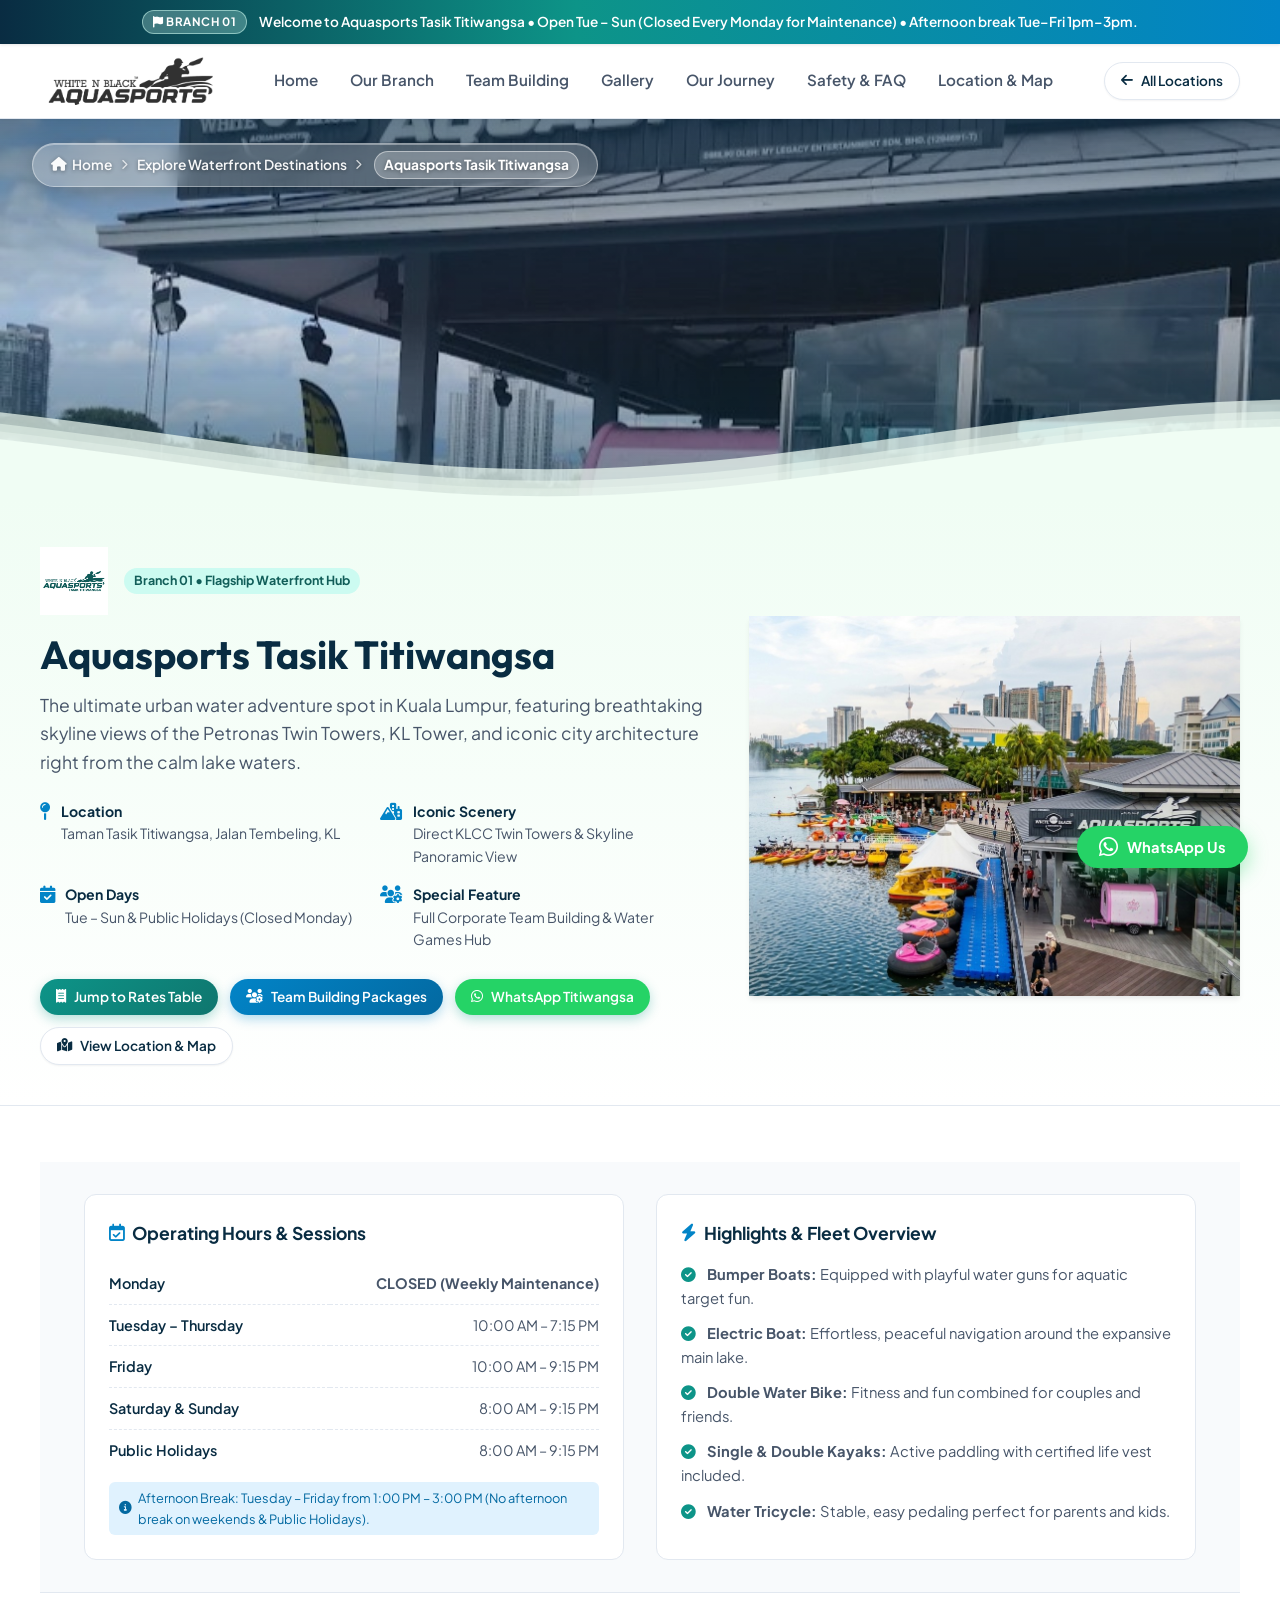
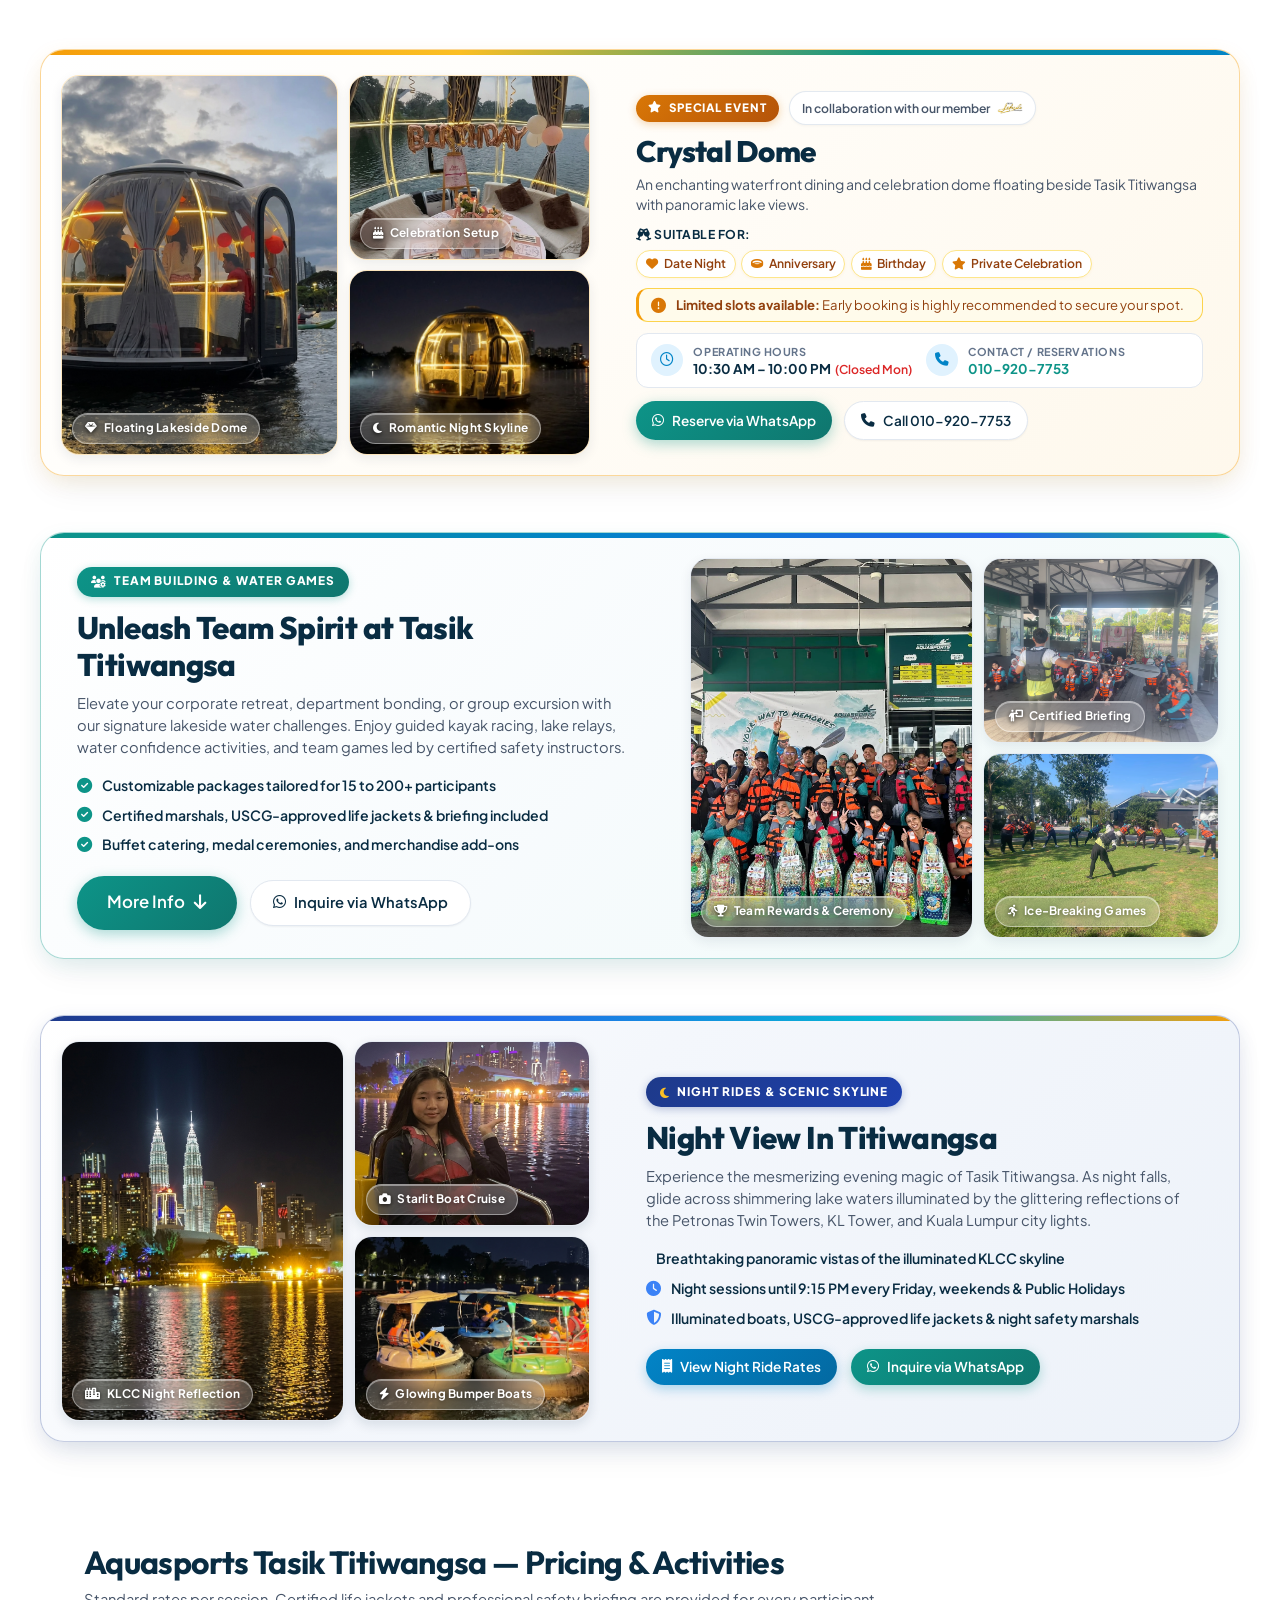
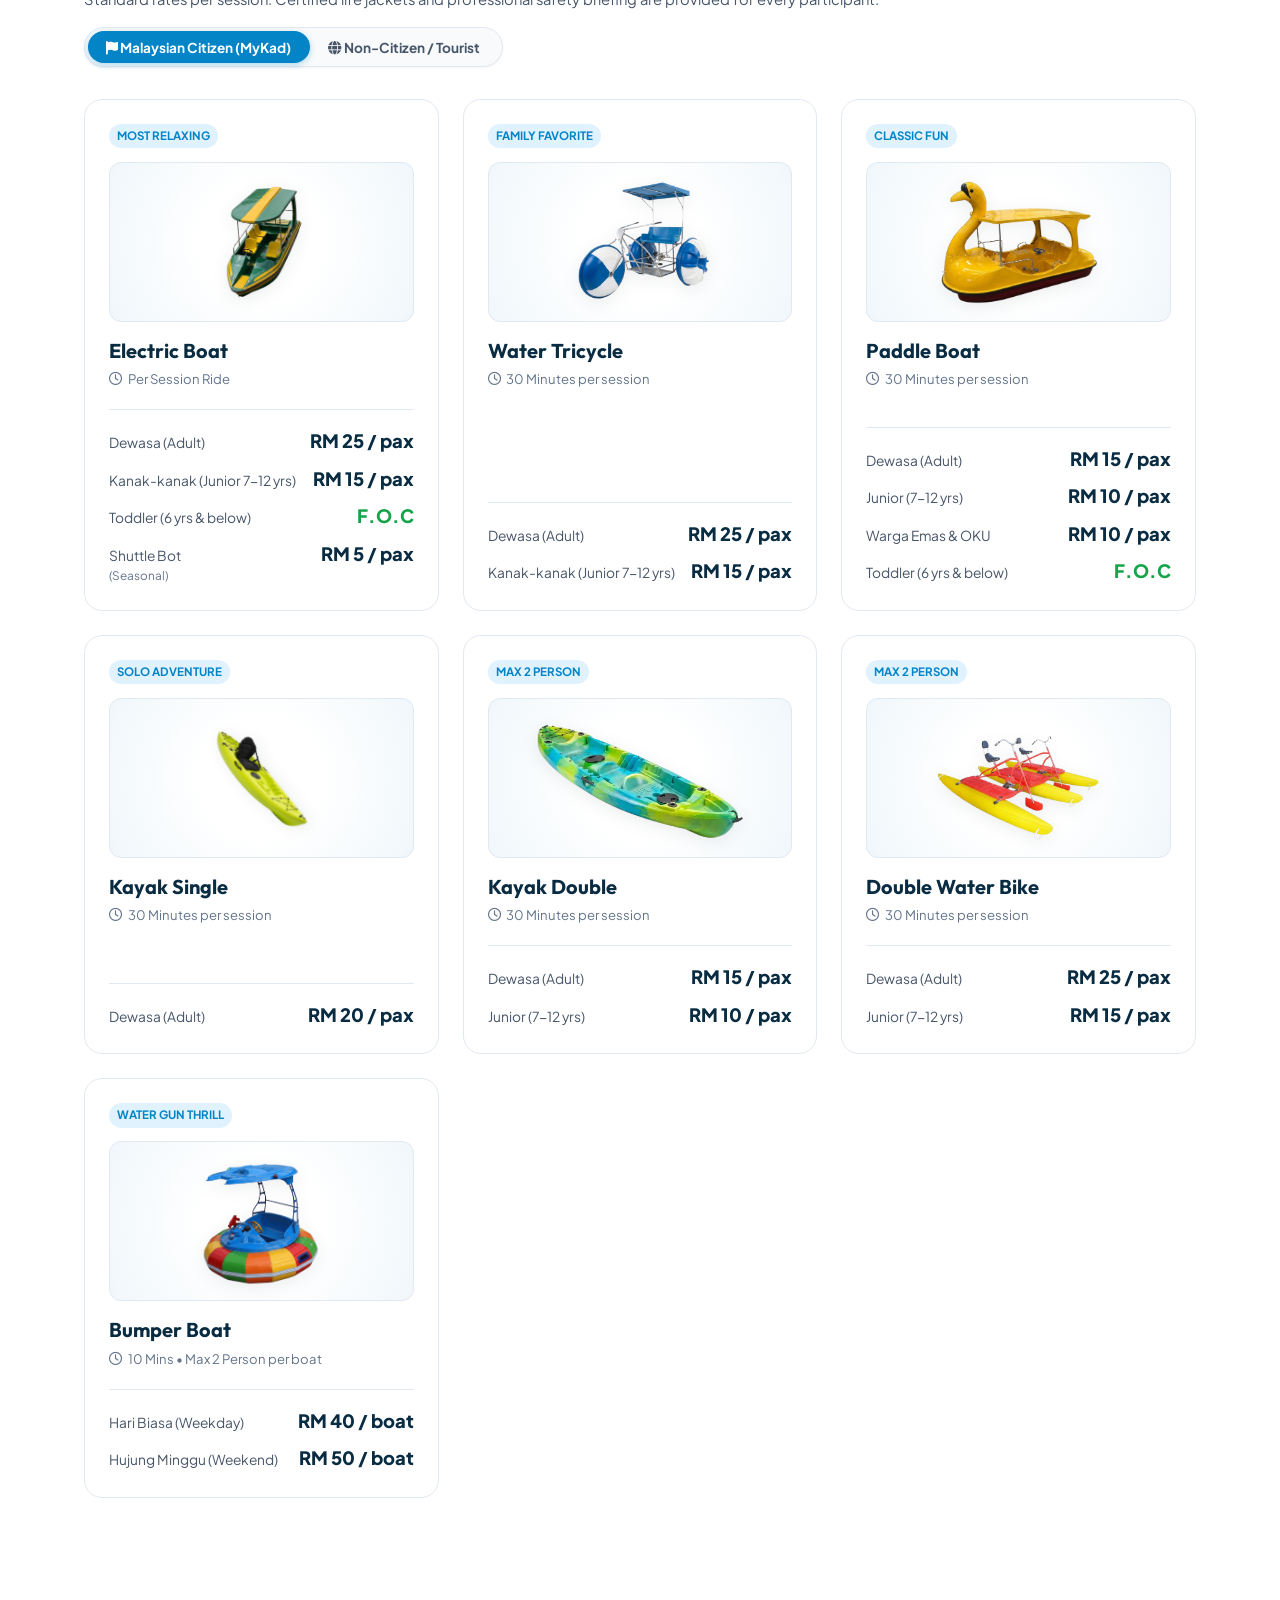
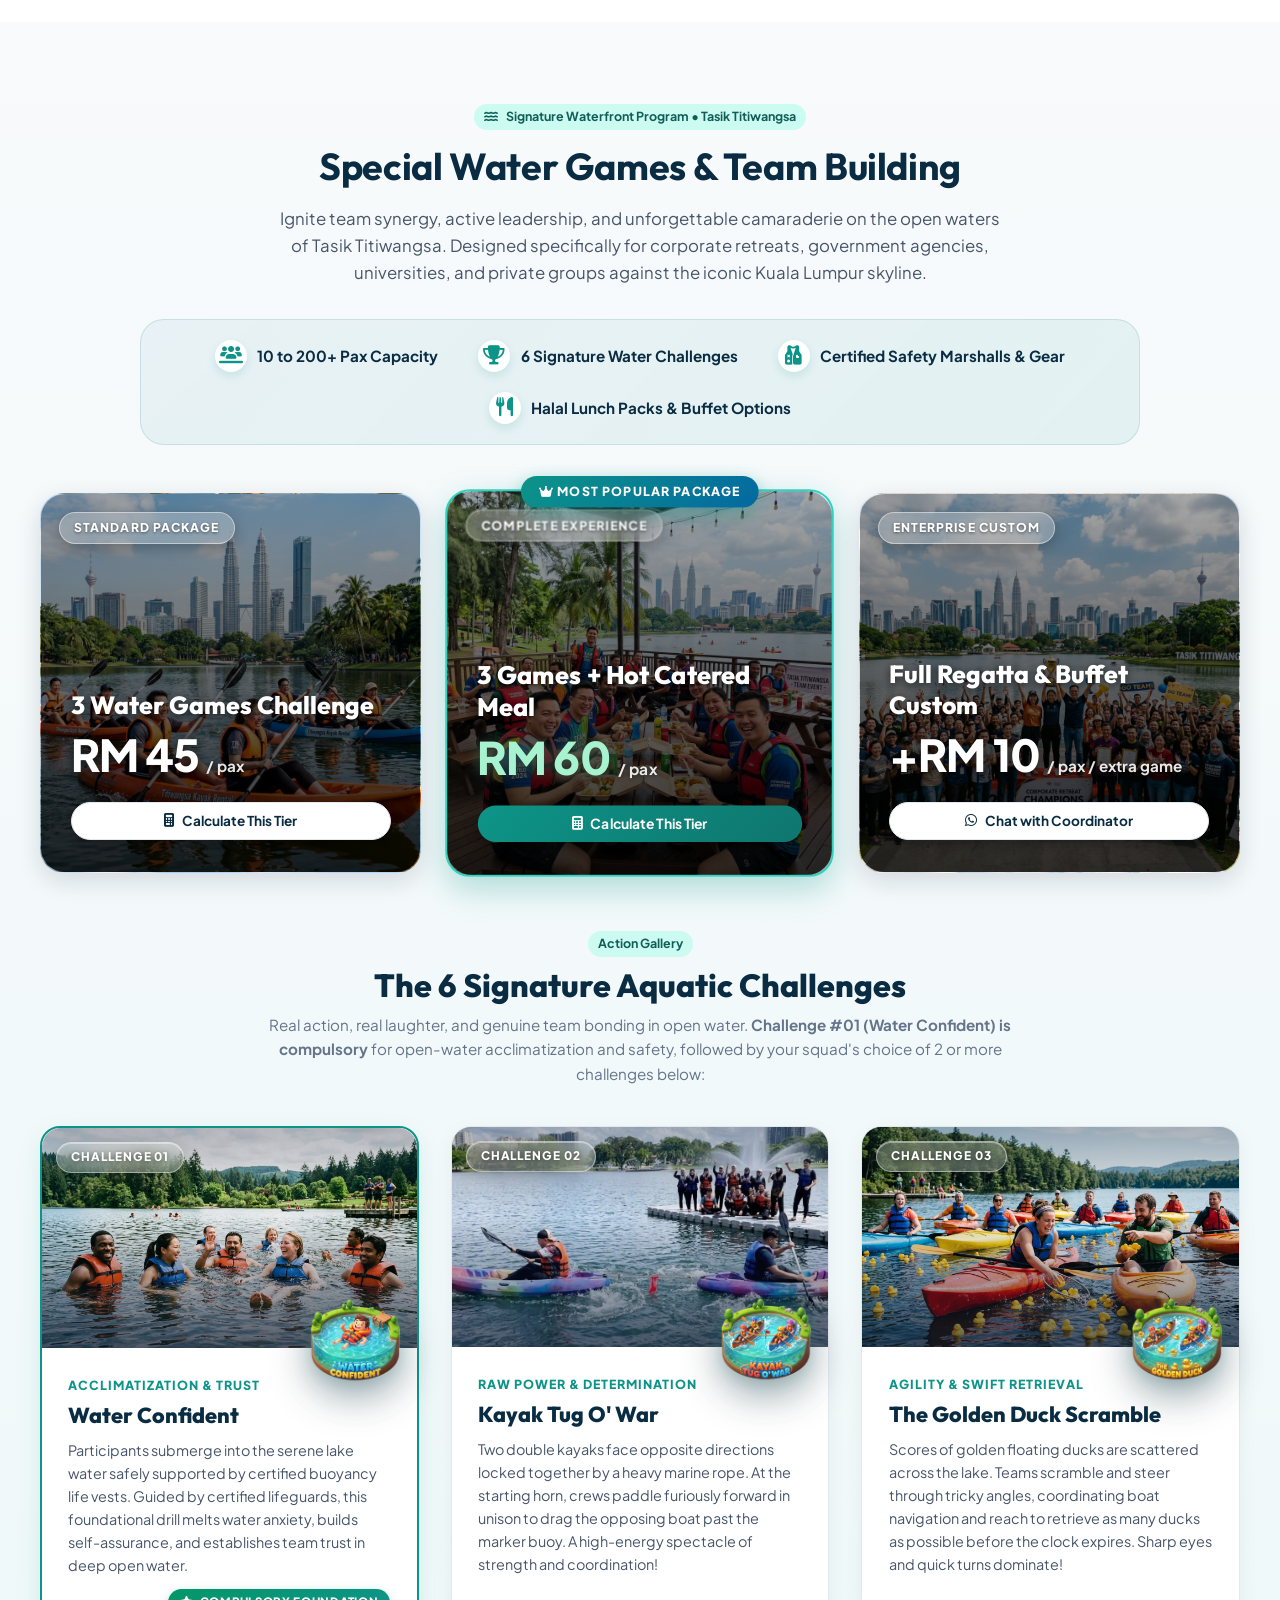
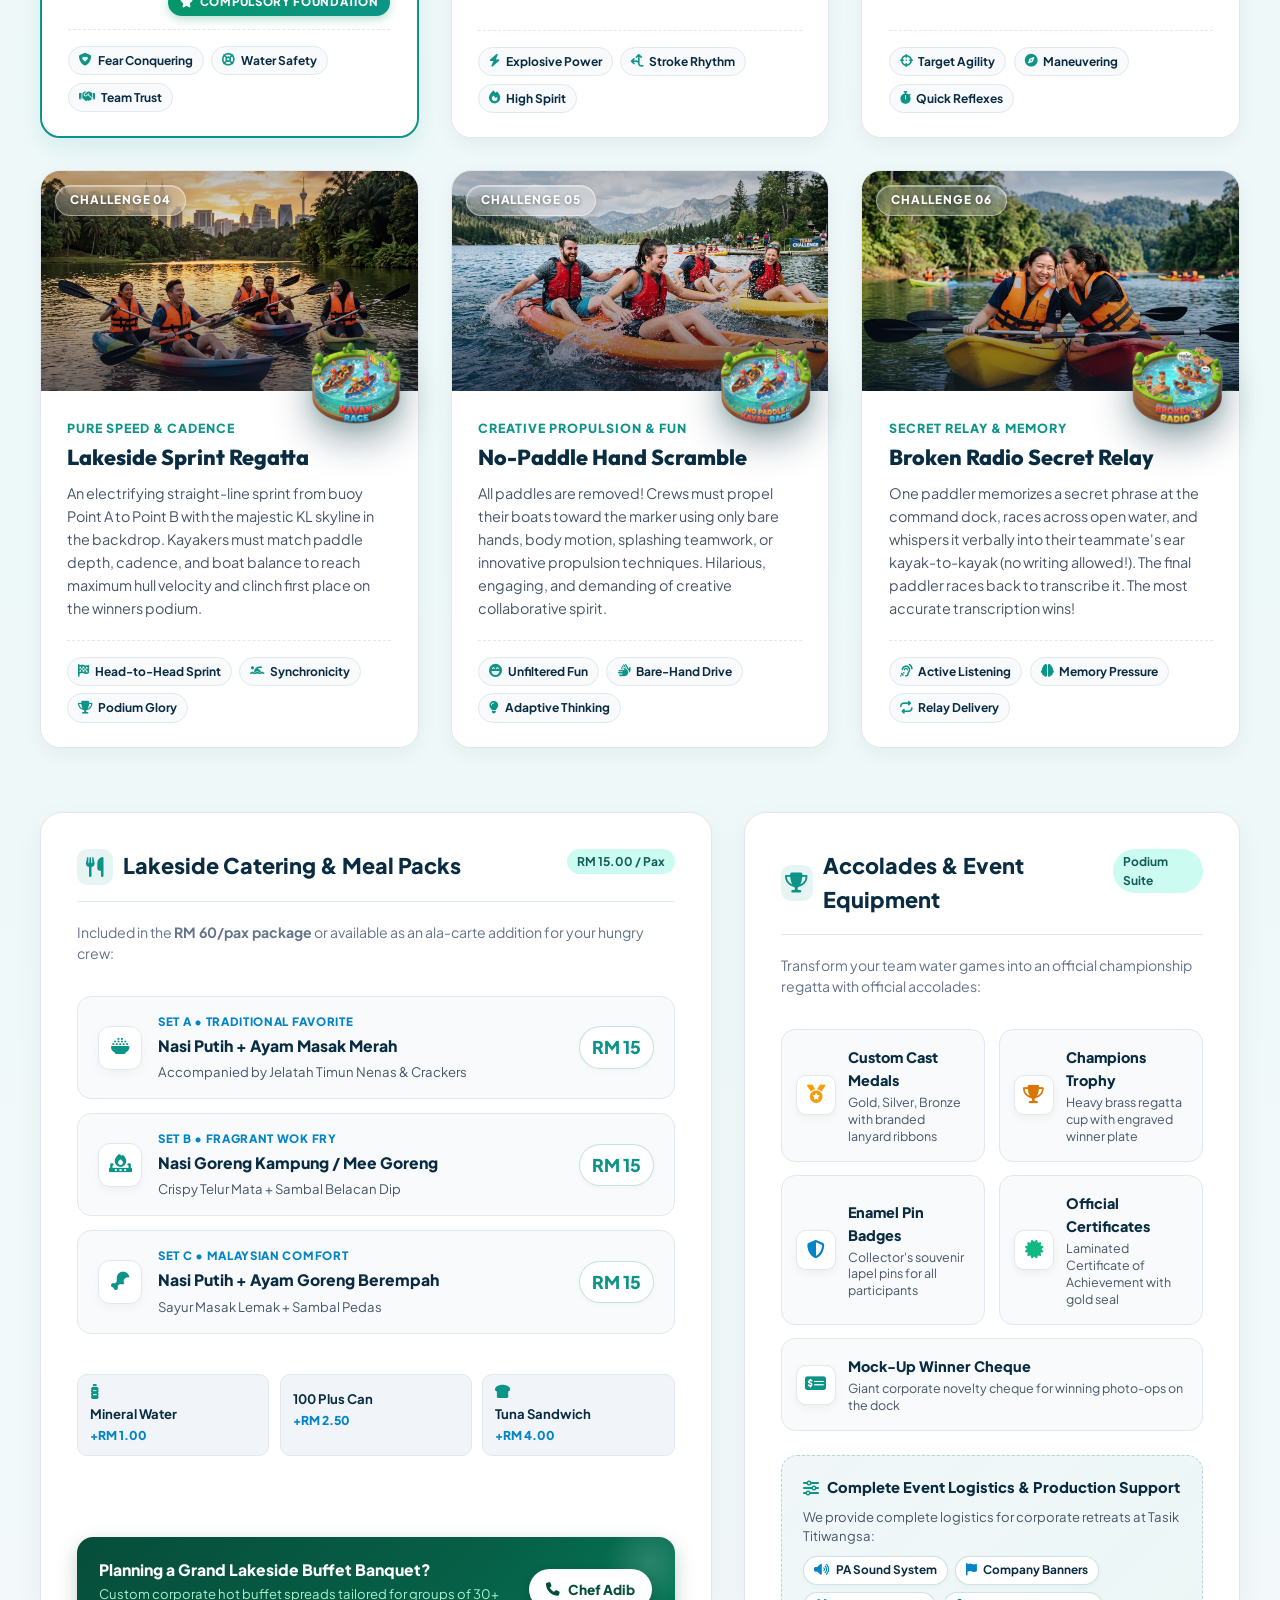
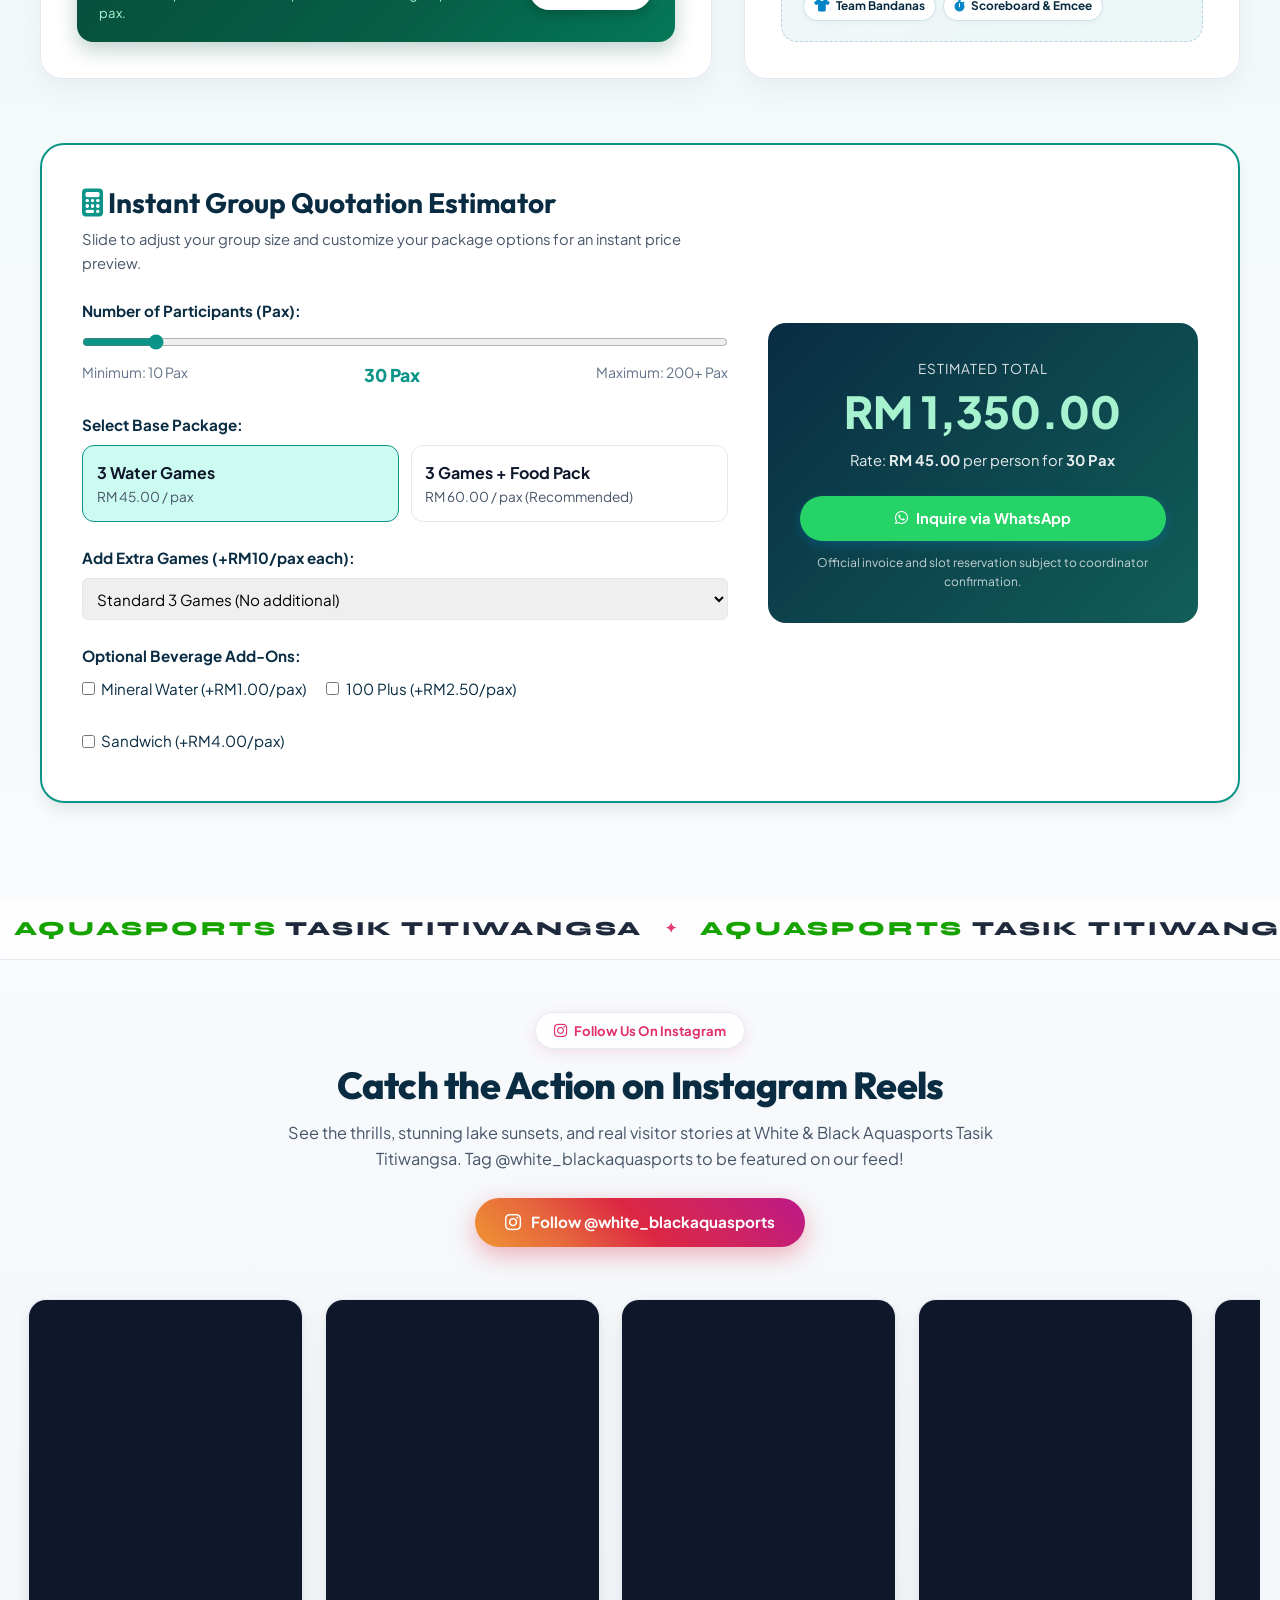
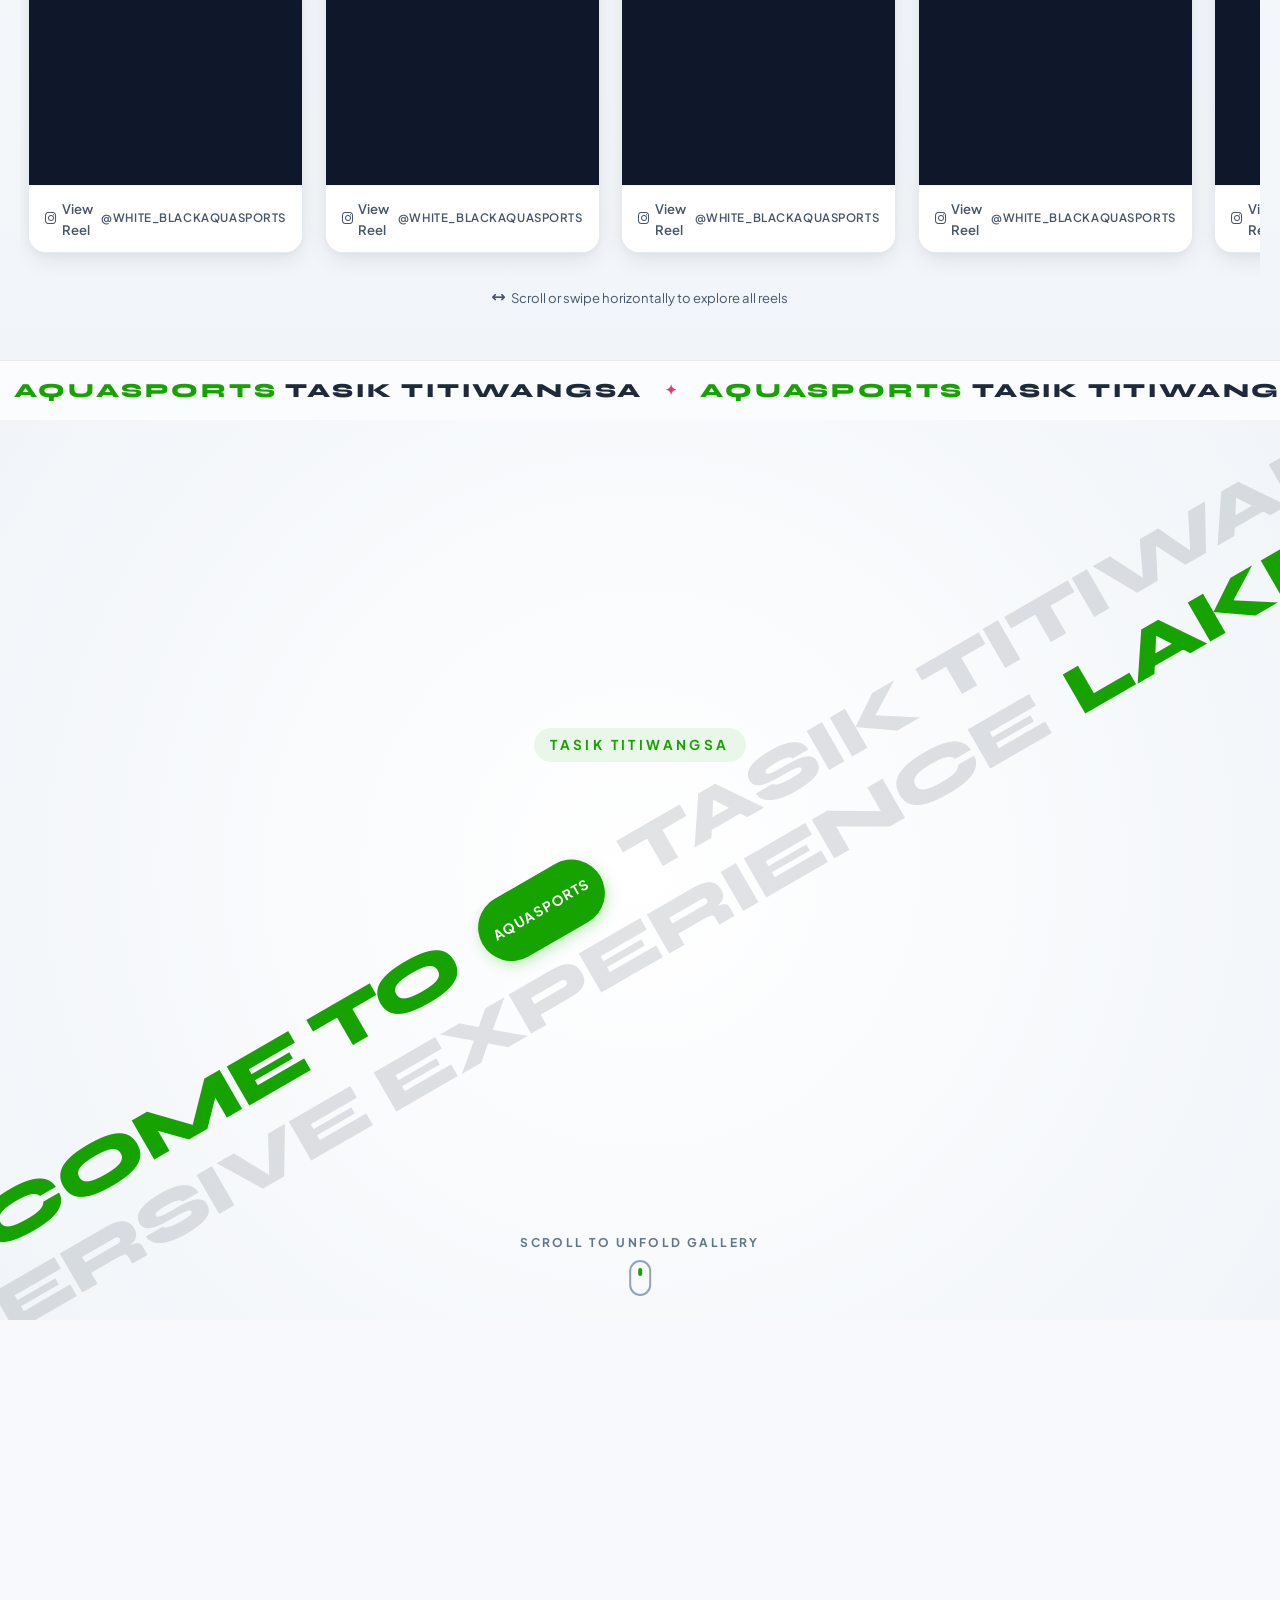
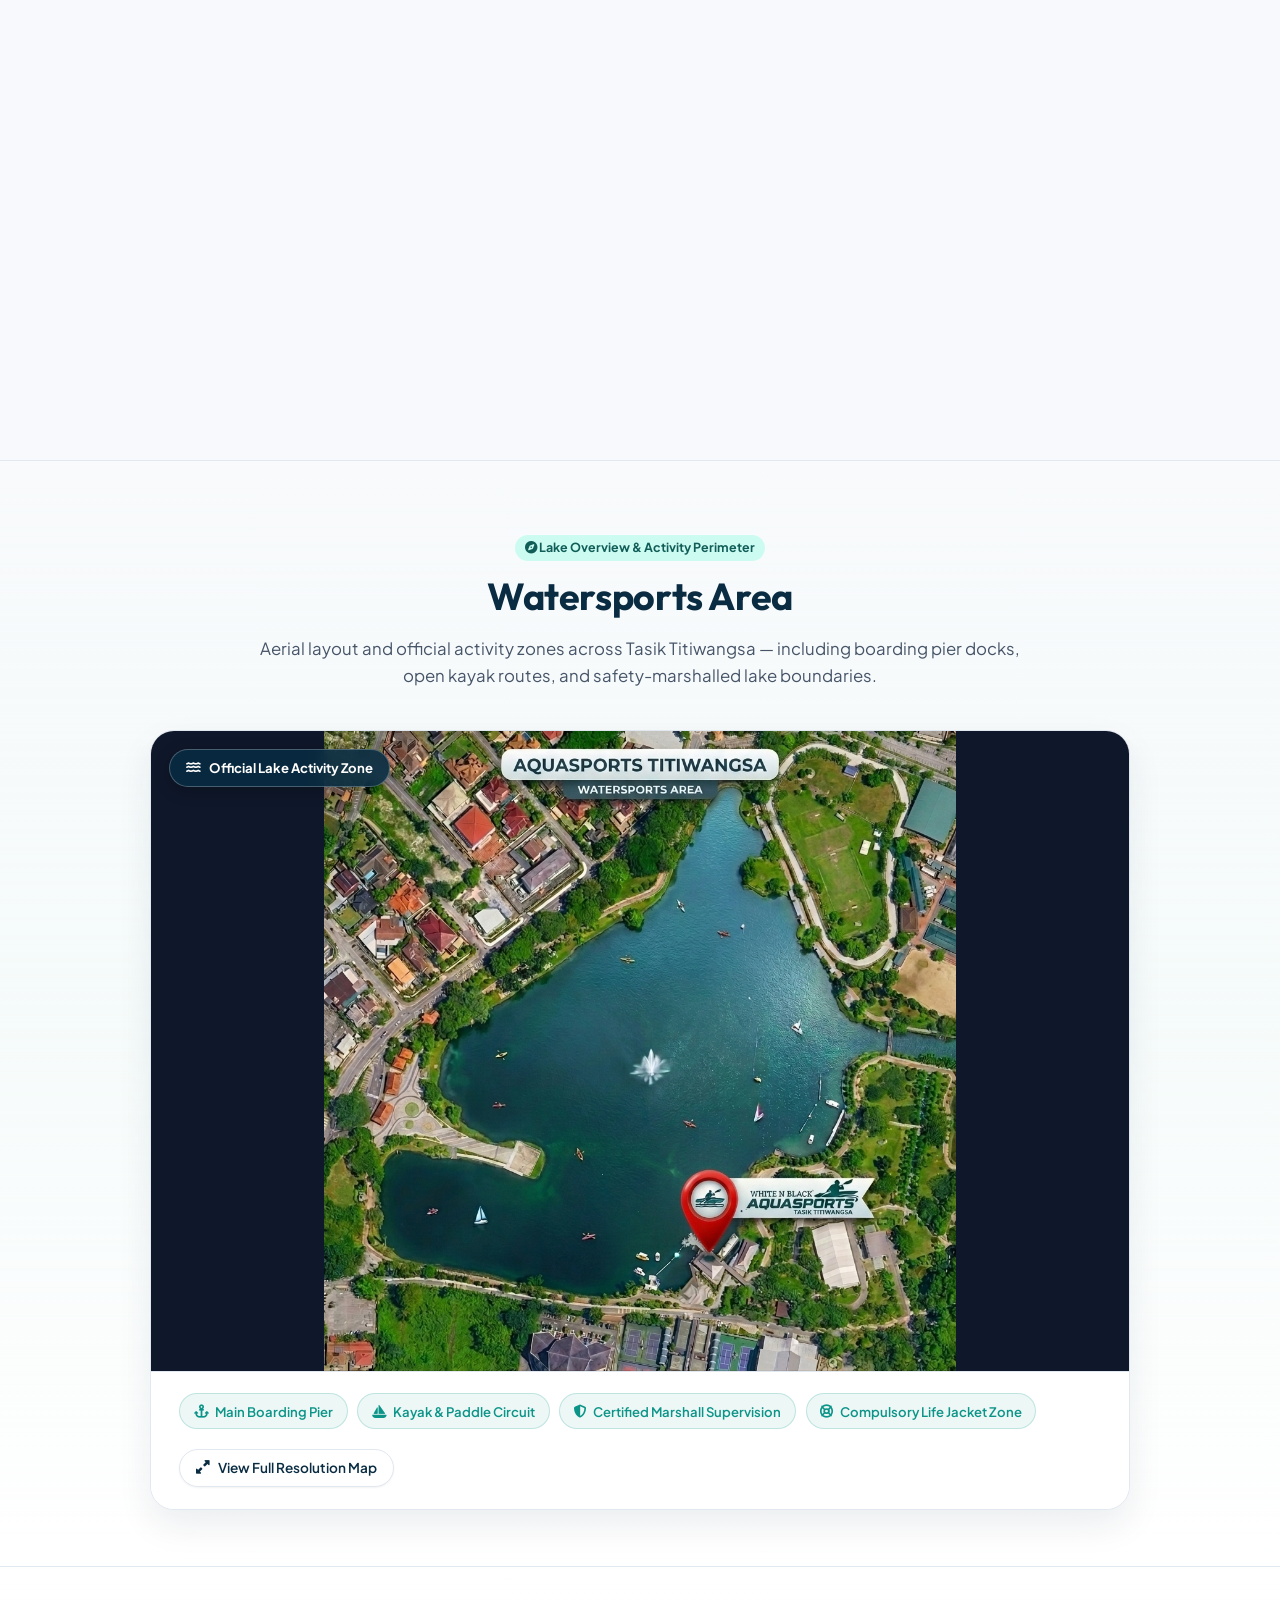
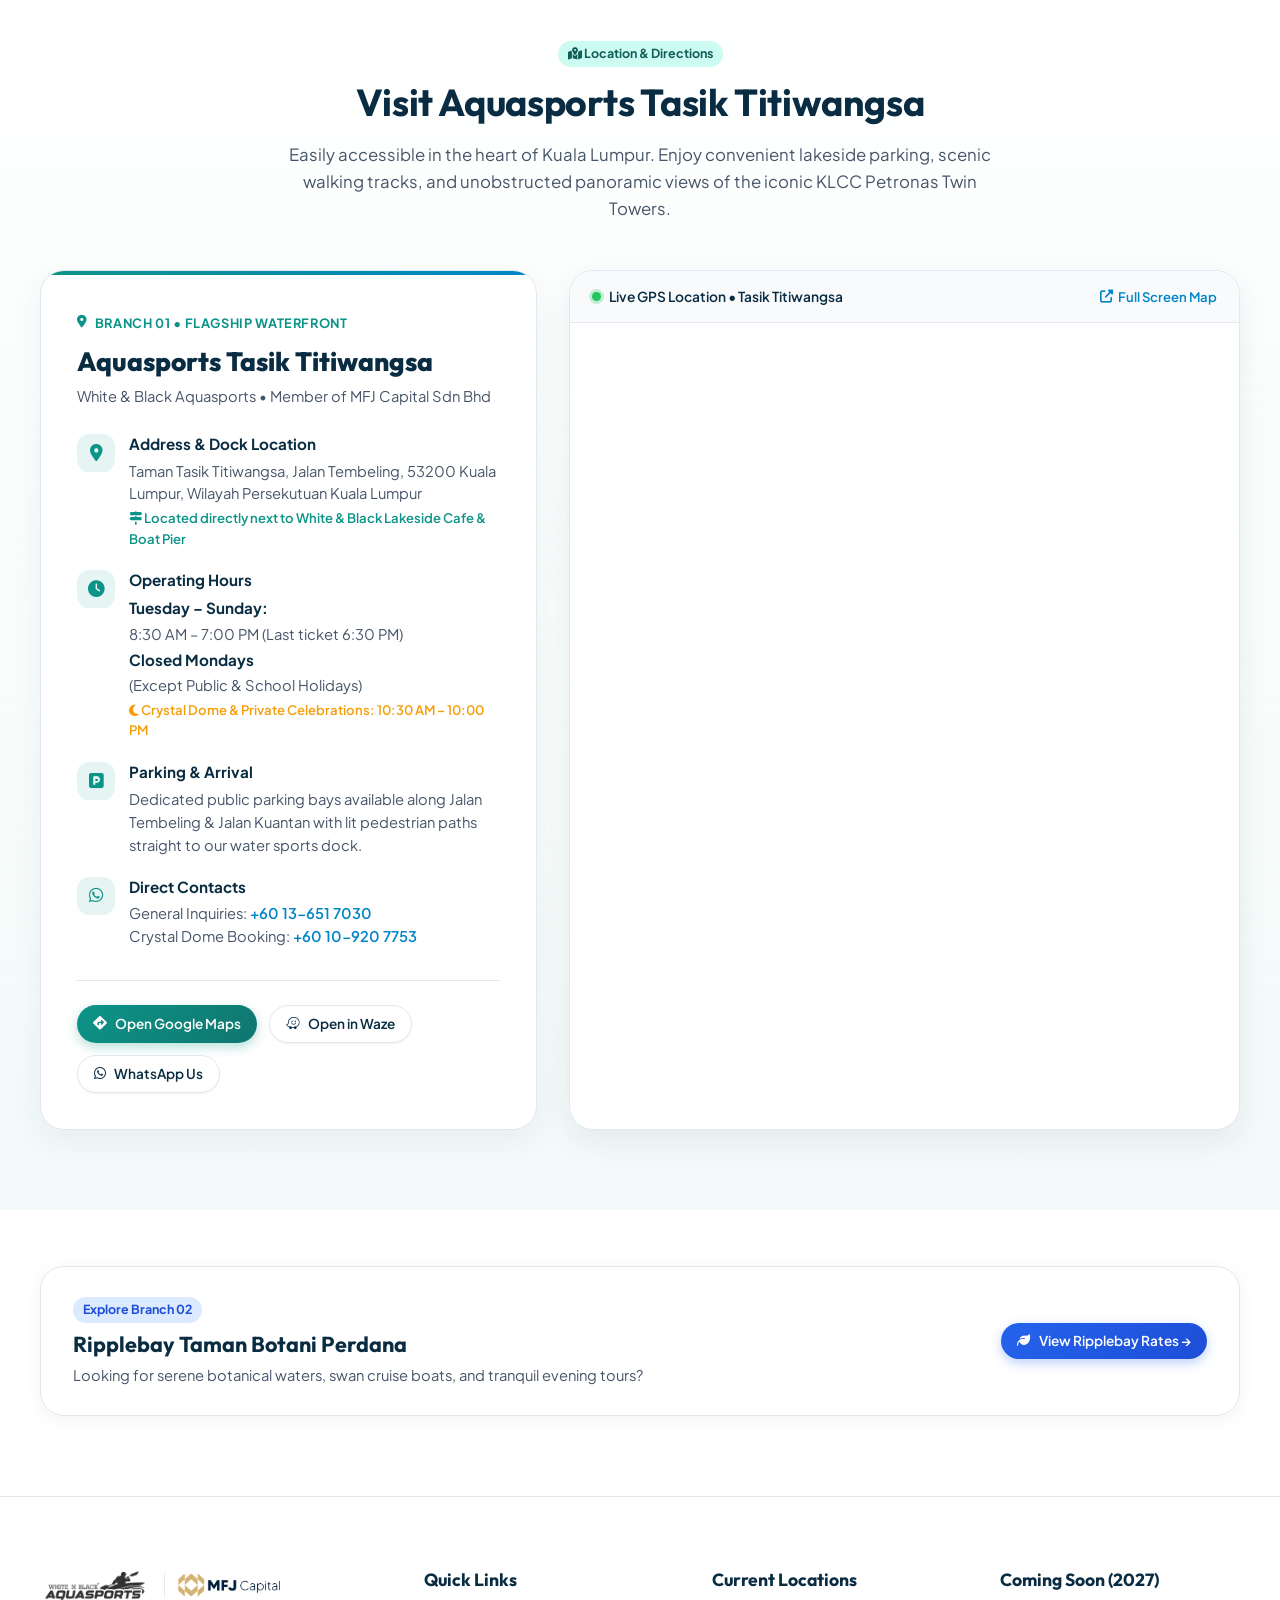
==== commit 1f9b6ac3: "Update stylesheet and script versions, enhance pricing info Updated stylesheet and script versioning" ====
--- a/aquasports-tasik-titiwangsa.html
+++ b/aquasports-tasik-titiwangsa.html
@@ -24,10 +24,10 @@
   <link rel="stylesheet" href="https://cdnjs.cloudflare.com/ajax/libs/font-awesome/6.5.1/css/all.min.css">
 
   <!-- Core Stylesheet -->
-  <link rel="stylesheet" href="style.css?v=52">
+  <link rel="stylesheet" href="style.css?v=53">
 </head>
 
-<body class="splash-screen-active">
+<body class="splash-screen-active anim-waiting-splash">
 
   <!-- Splash Screen Preloader (Shown for ~3s on page load/reload) -->
   <div class="site-splash-screen splash-theme-titiwangsa" id="siteSplashScreen" aria-label="Loading Aquasports Tasik Titiwangsa">
@@ -625,7 +625,7 @@
           <div class="pricing-section-header">
             <div class="pricing-title-wrap">
               <h2 class="pricing-main-title">Aquasports Tasik Titiwangsa — Pricing &amp; Activities</h2>
-              <p style="color:var(--text-muted); margin:0;">Standard rates per session. Certified life jackets and</p>
+              <p style="color:var(--text-muted); margin:0;">Standard rates per session. Certified life jackets and
                 professional safety briefing are provided for every participant.</p>
             </div>
 
@@ -1933,7 +1933,7 @@
   <script src="https://cdn.jsdelivr.net/npm/three@0.128.0/examples/js/controls/OrbitControls.js"></script>
 
   <!-- Interactive Scripts -->
-  <script src="script.js?v=27"></script>
+  <script src="script.js?v=28"></script>
 </body>
 
-</html>+</html>
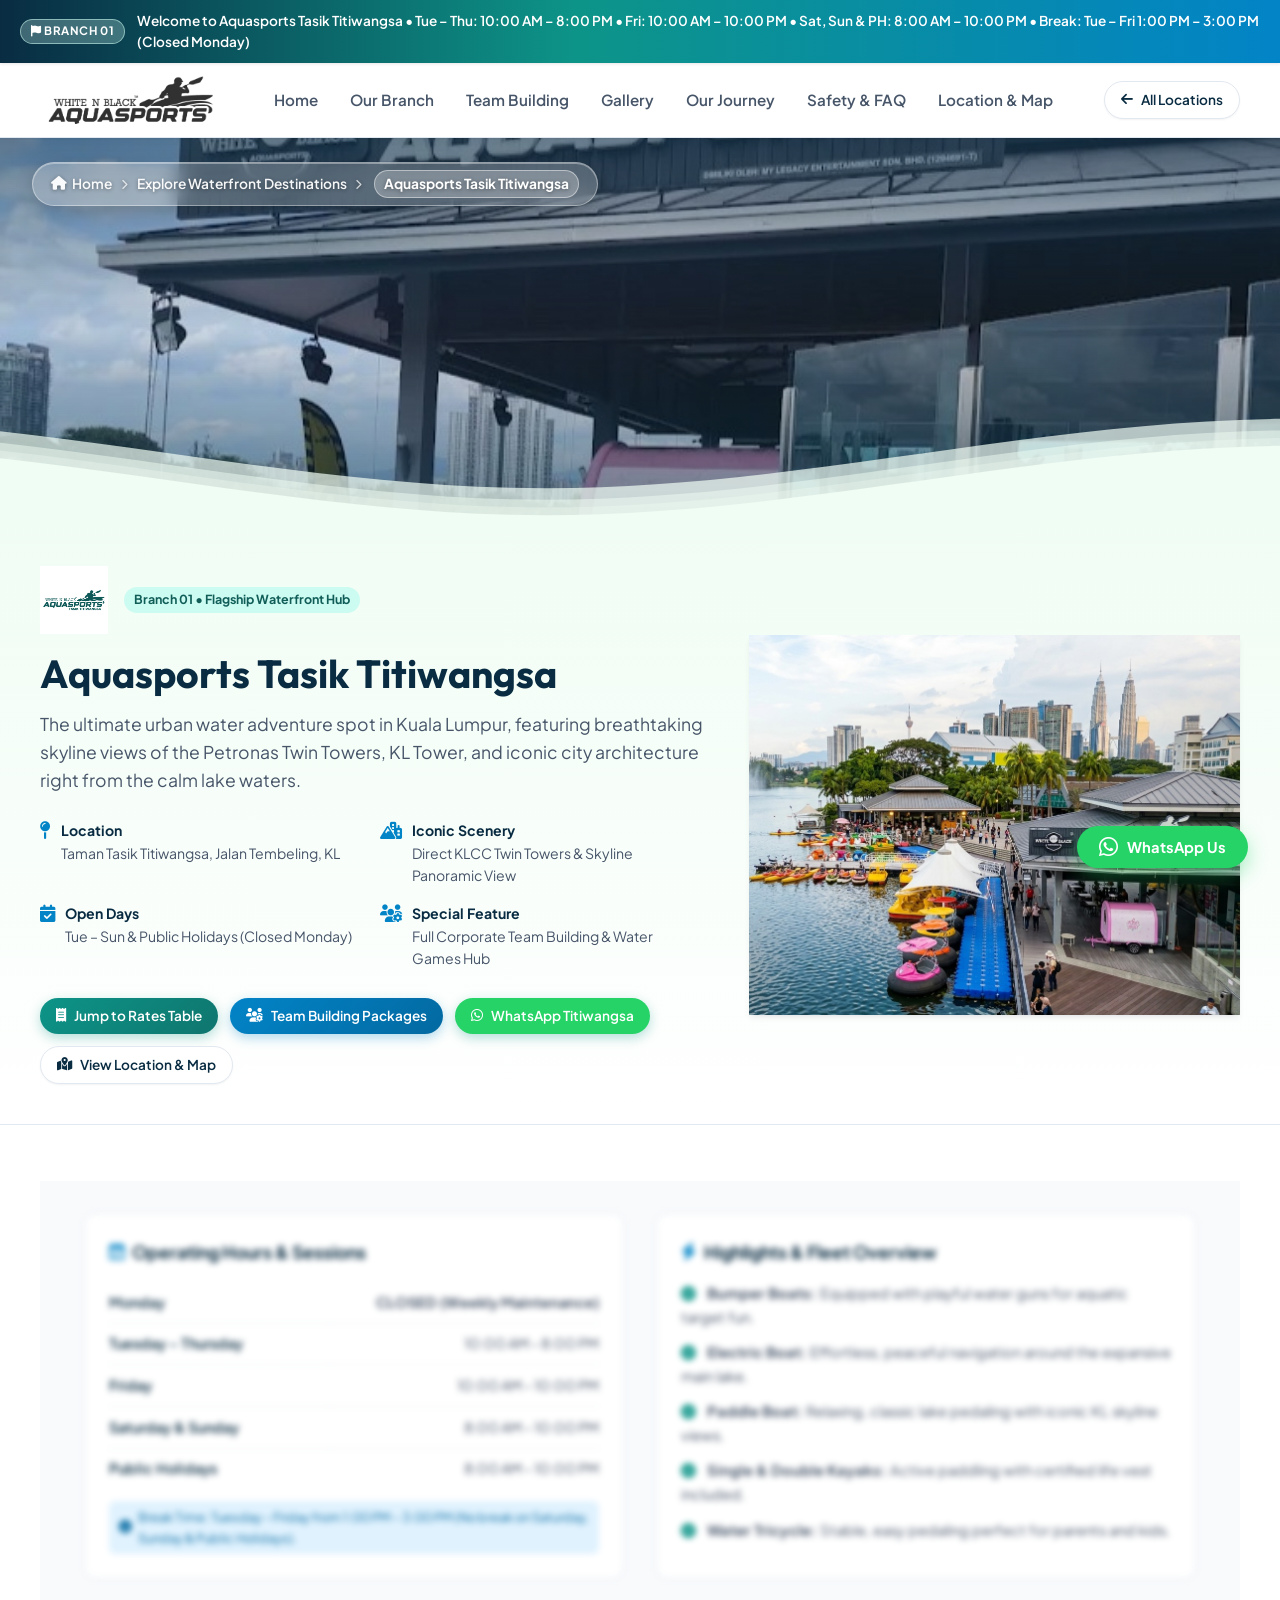
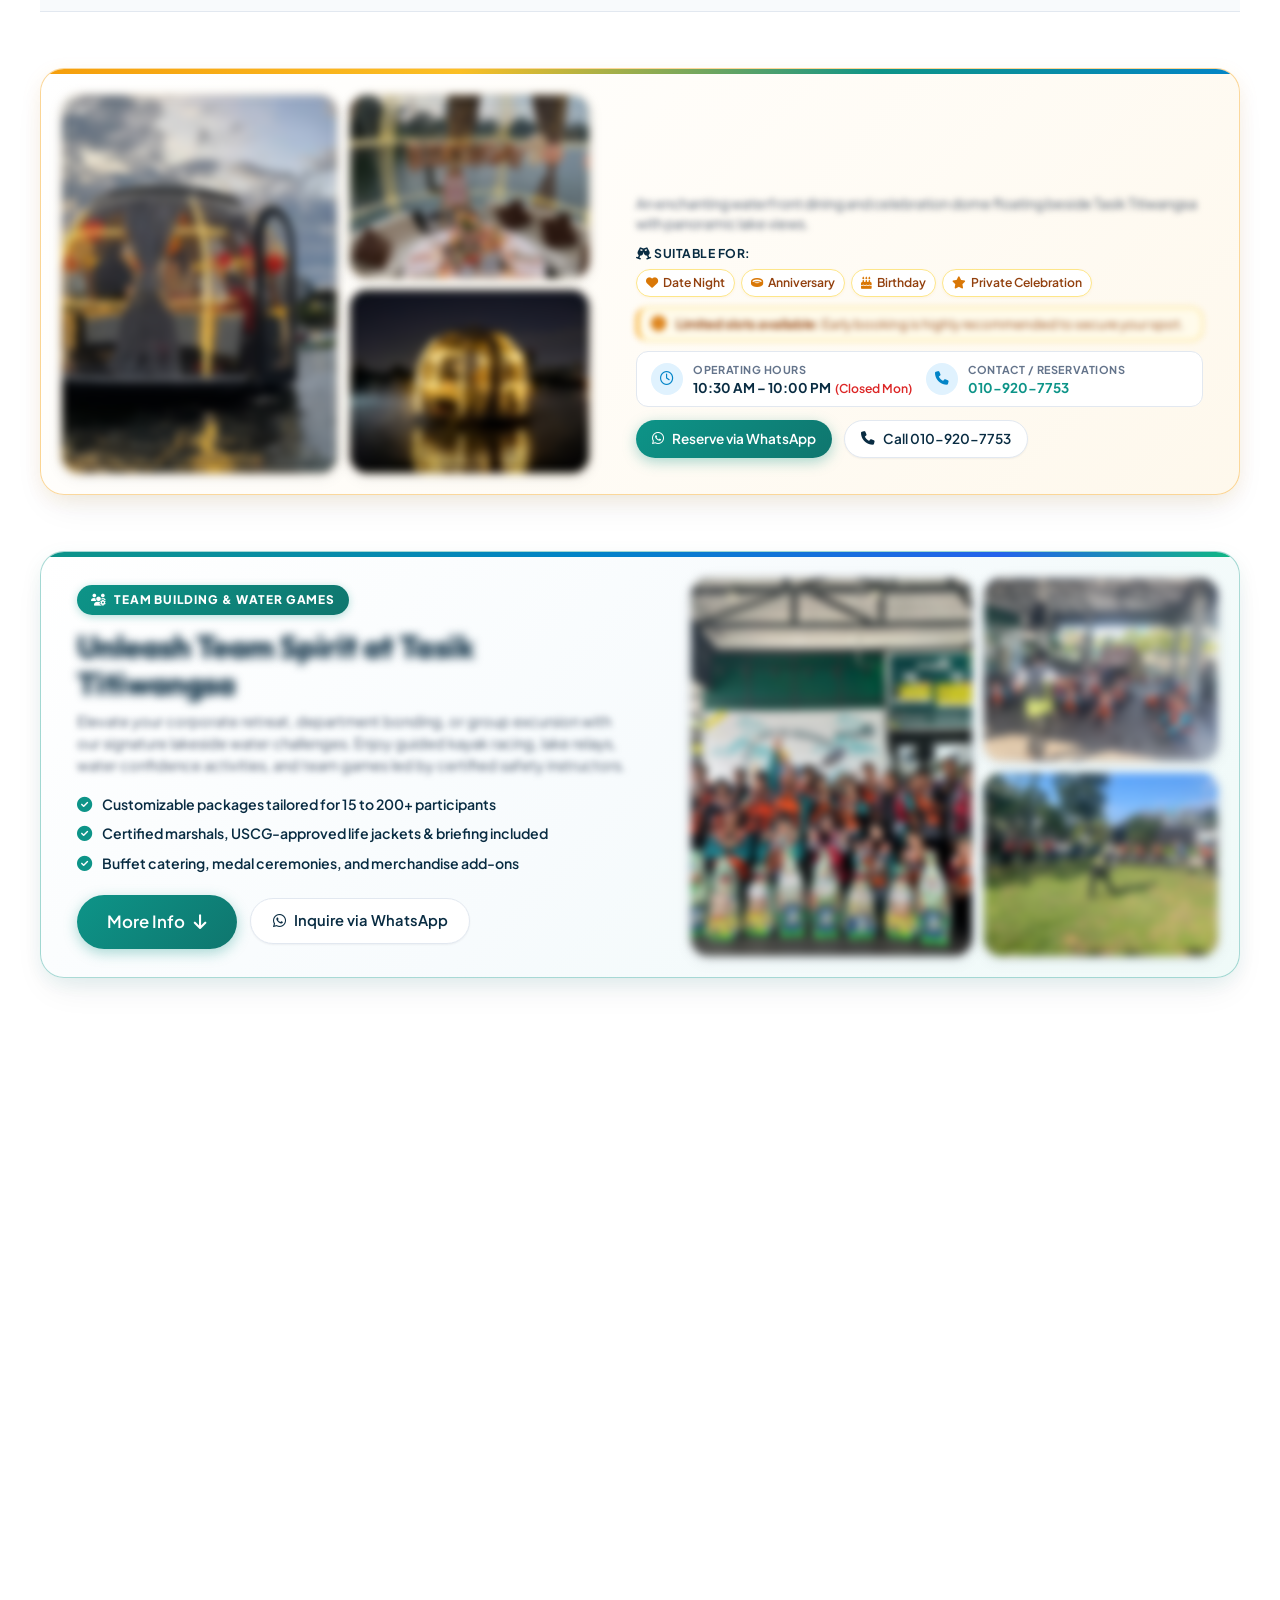
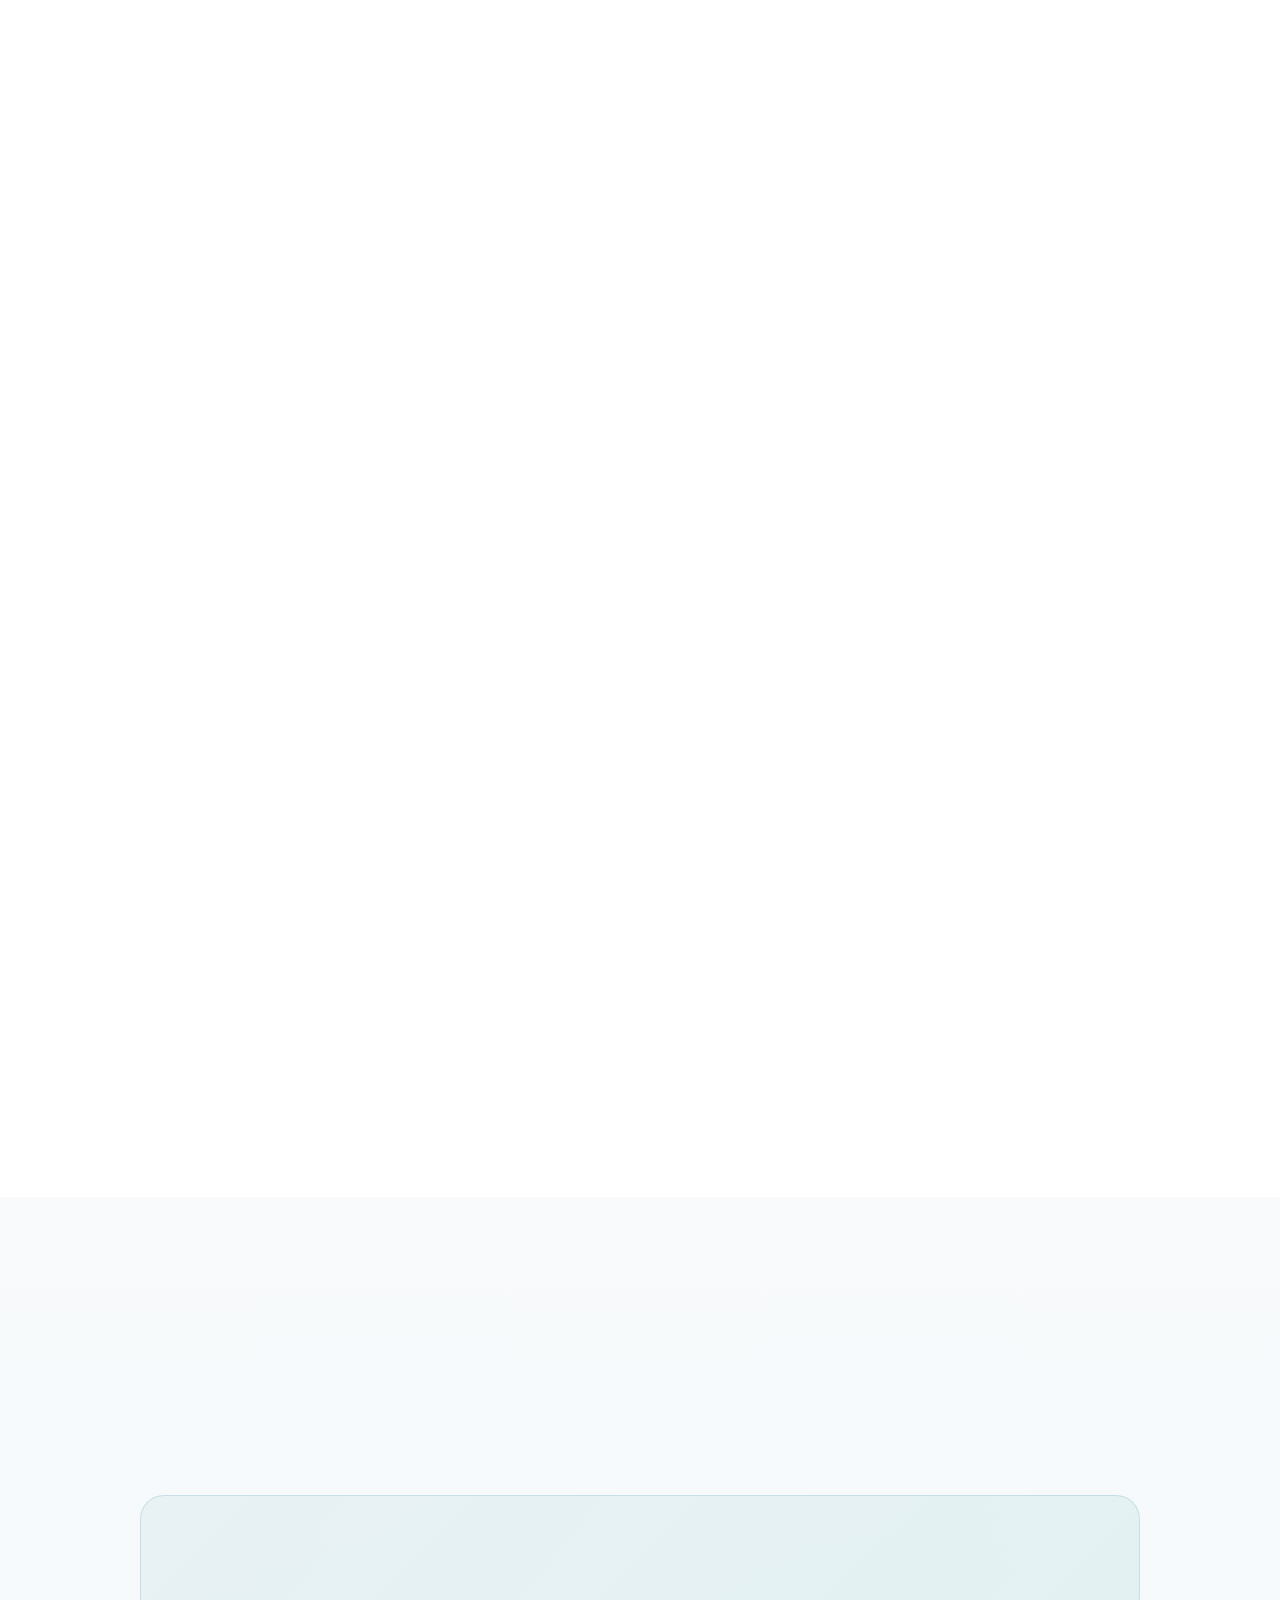
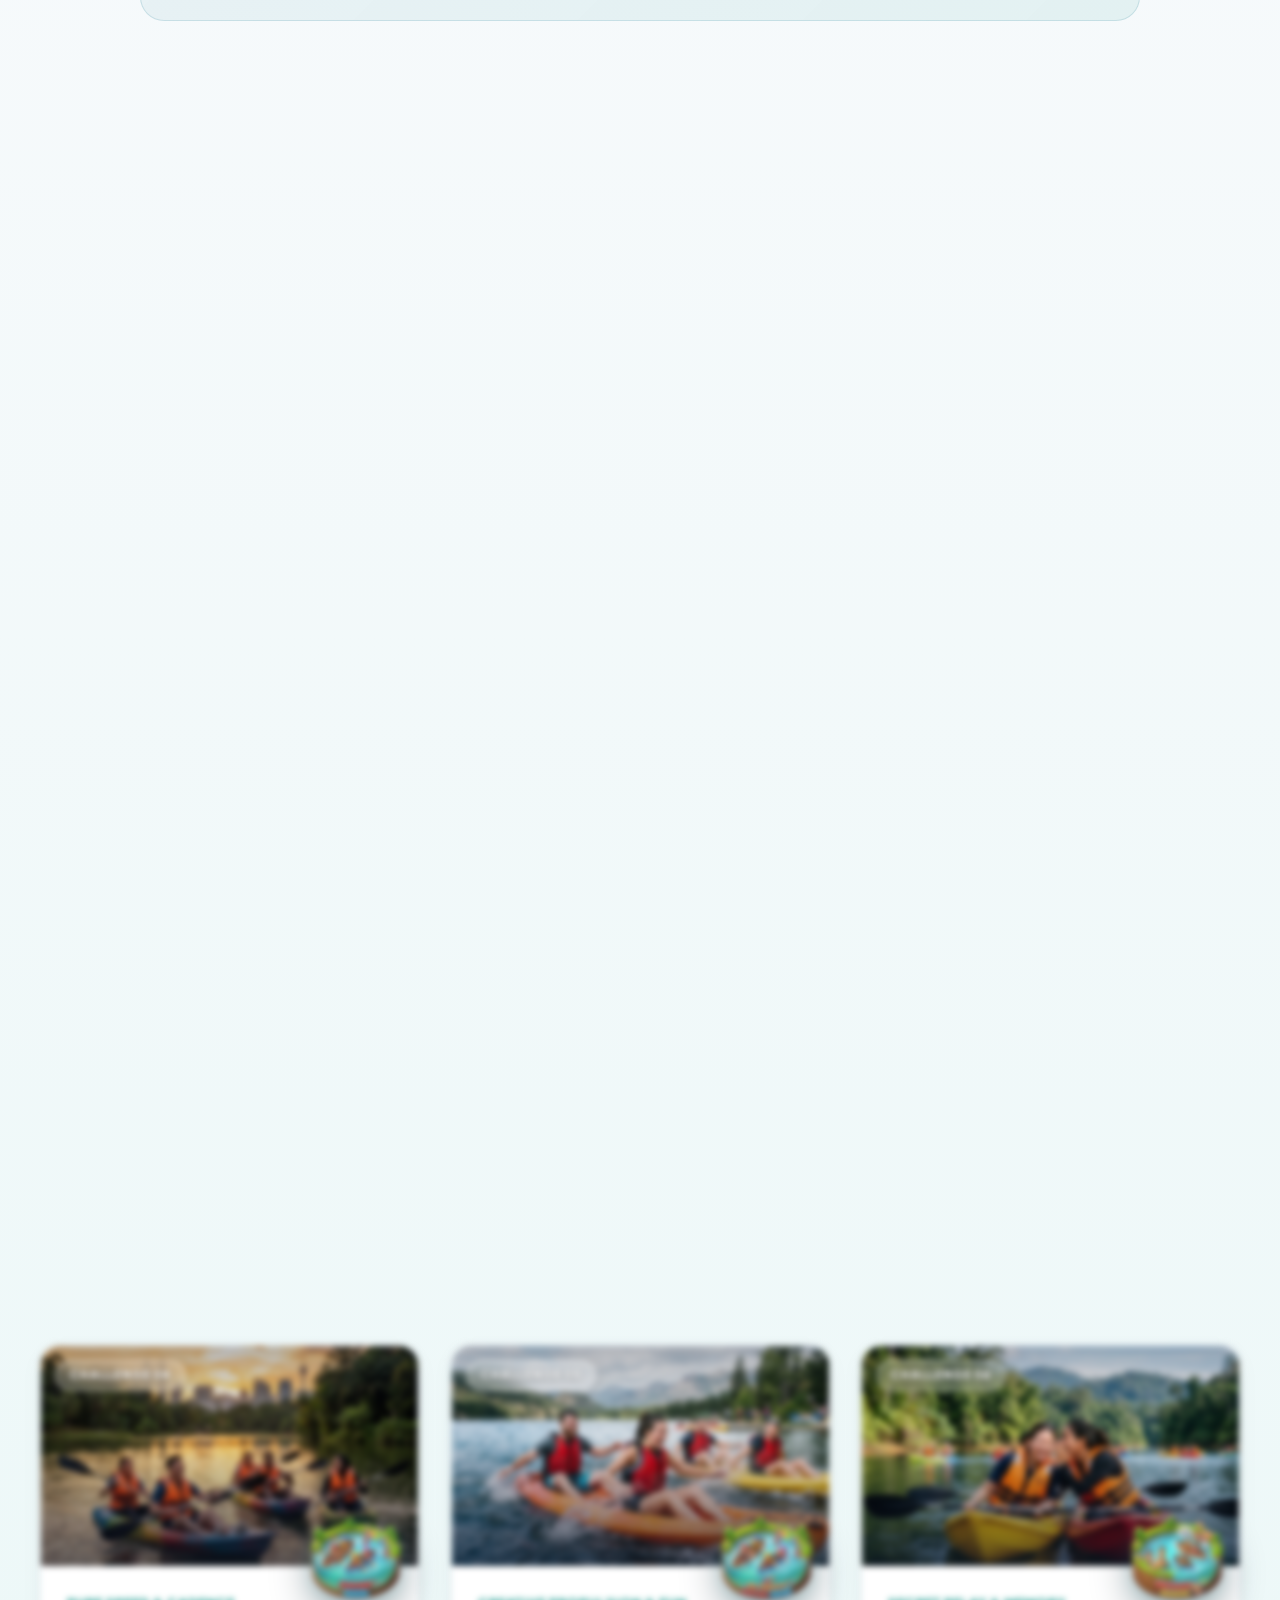
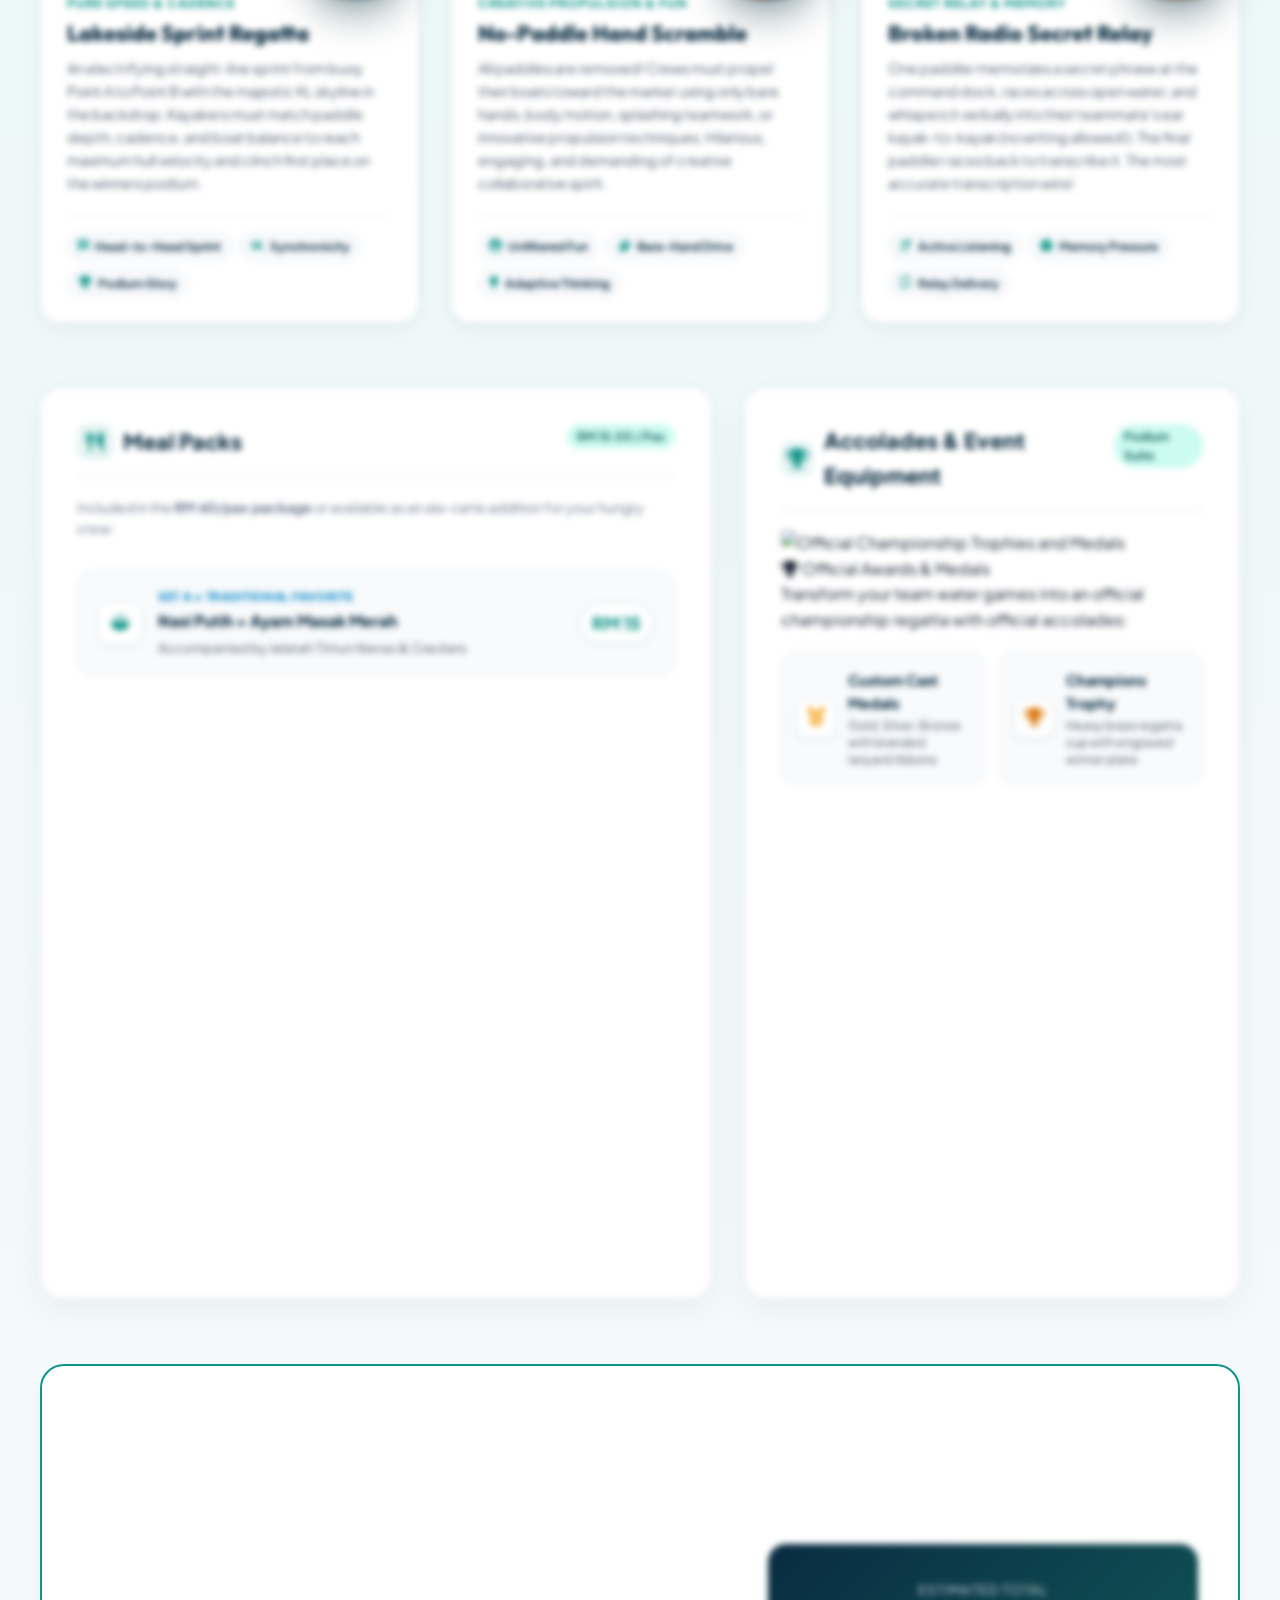
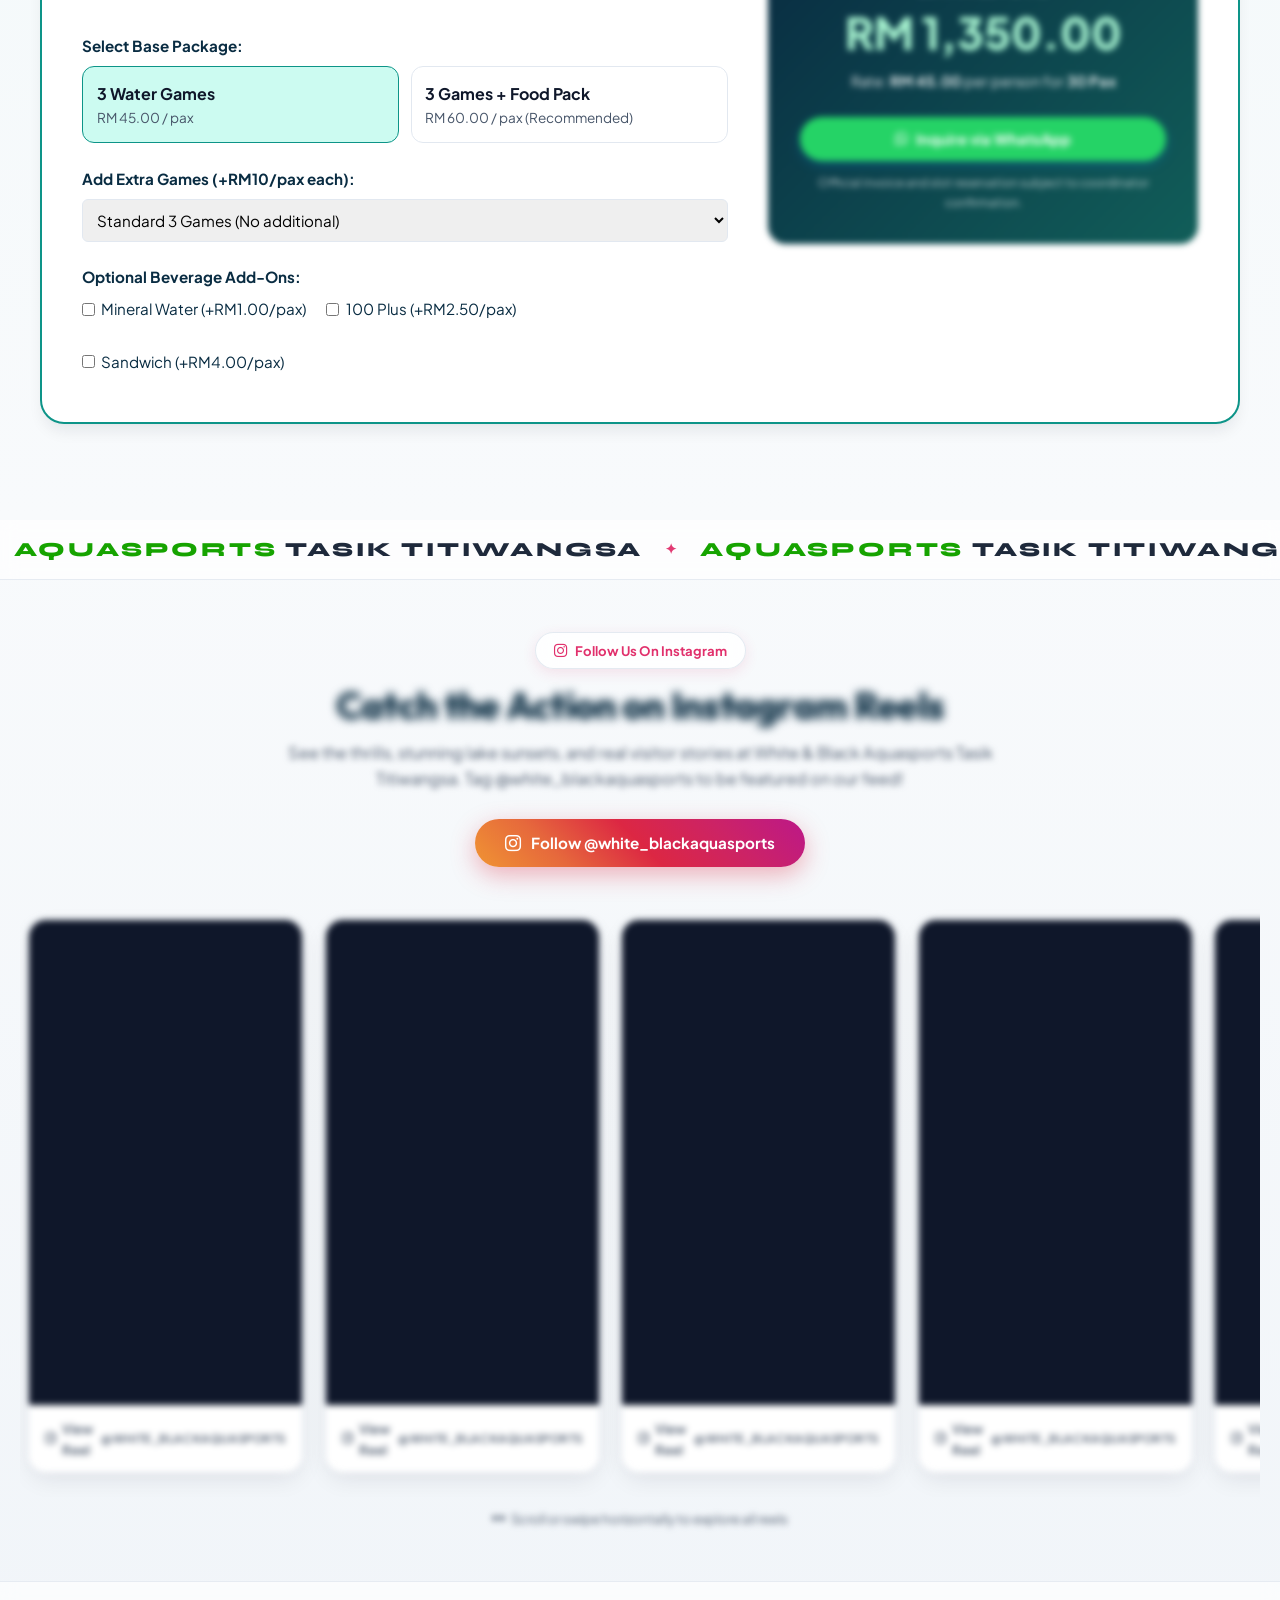
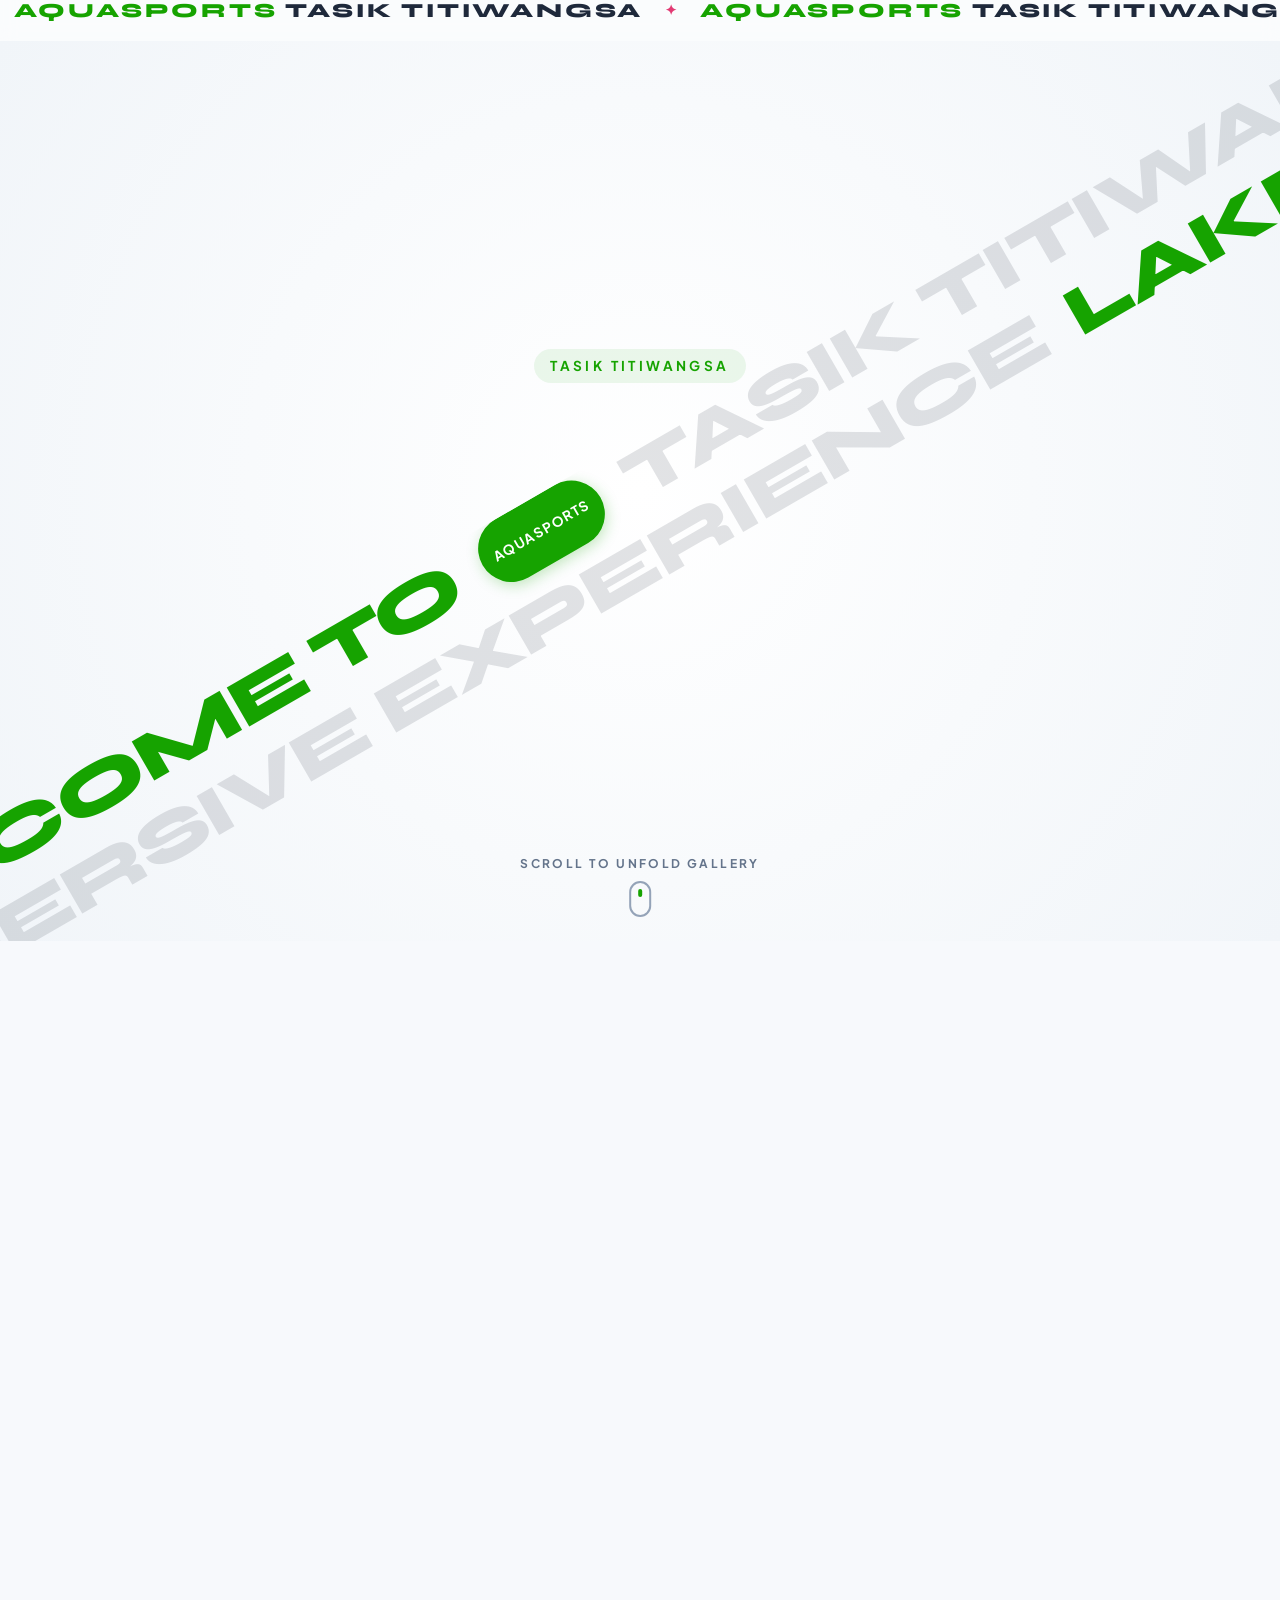
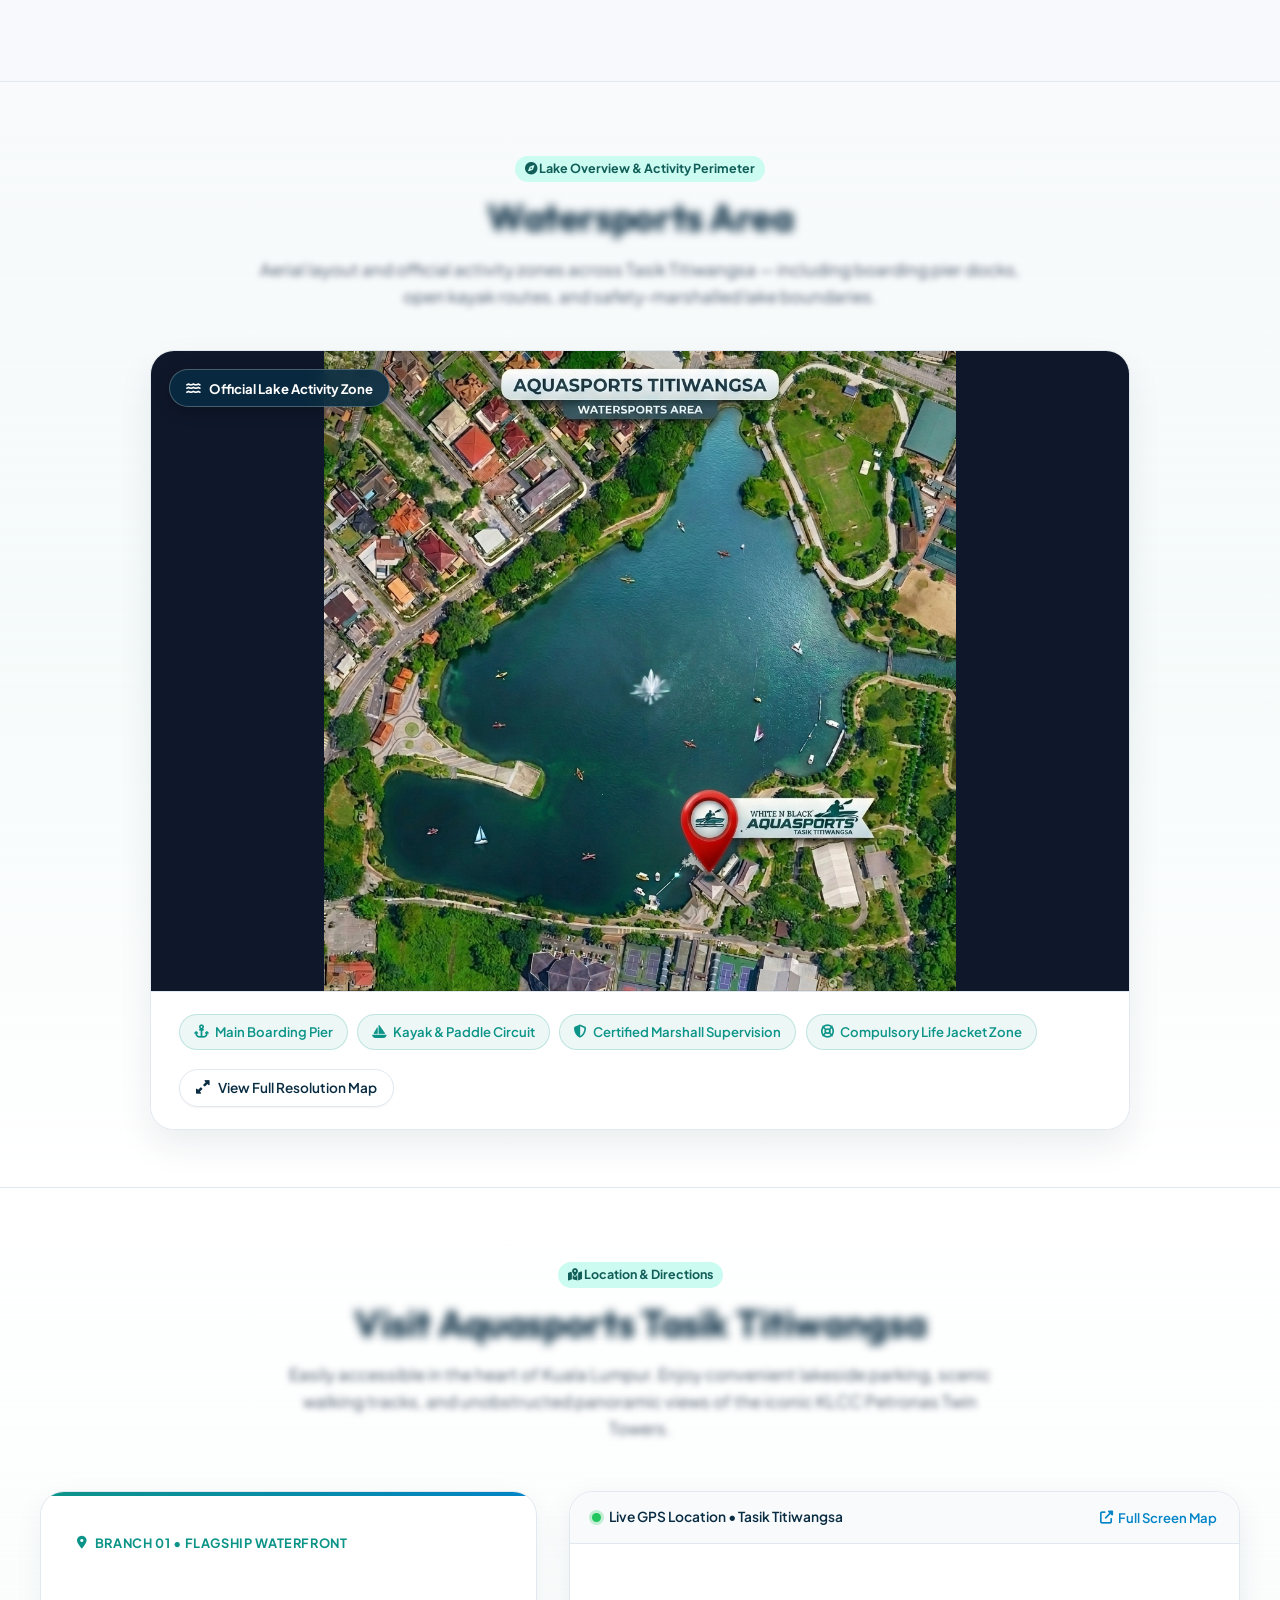
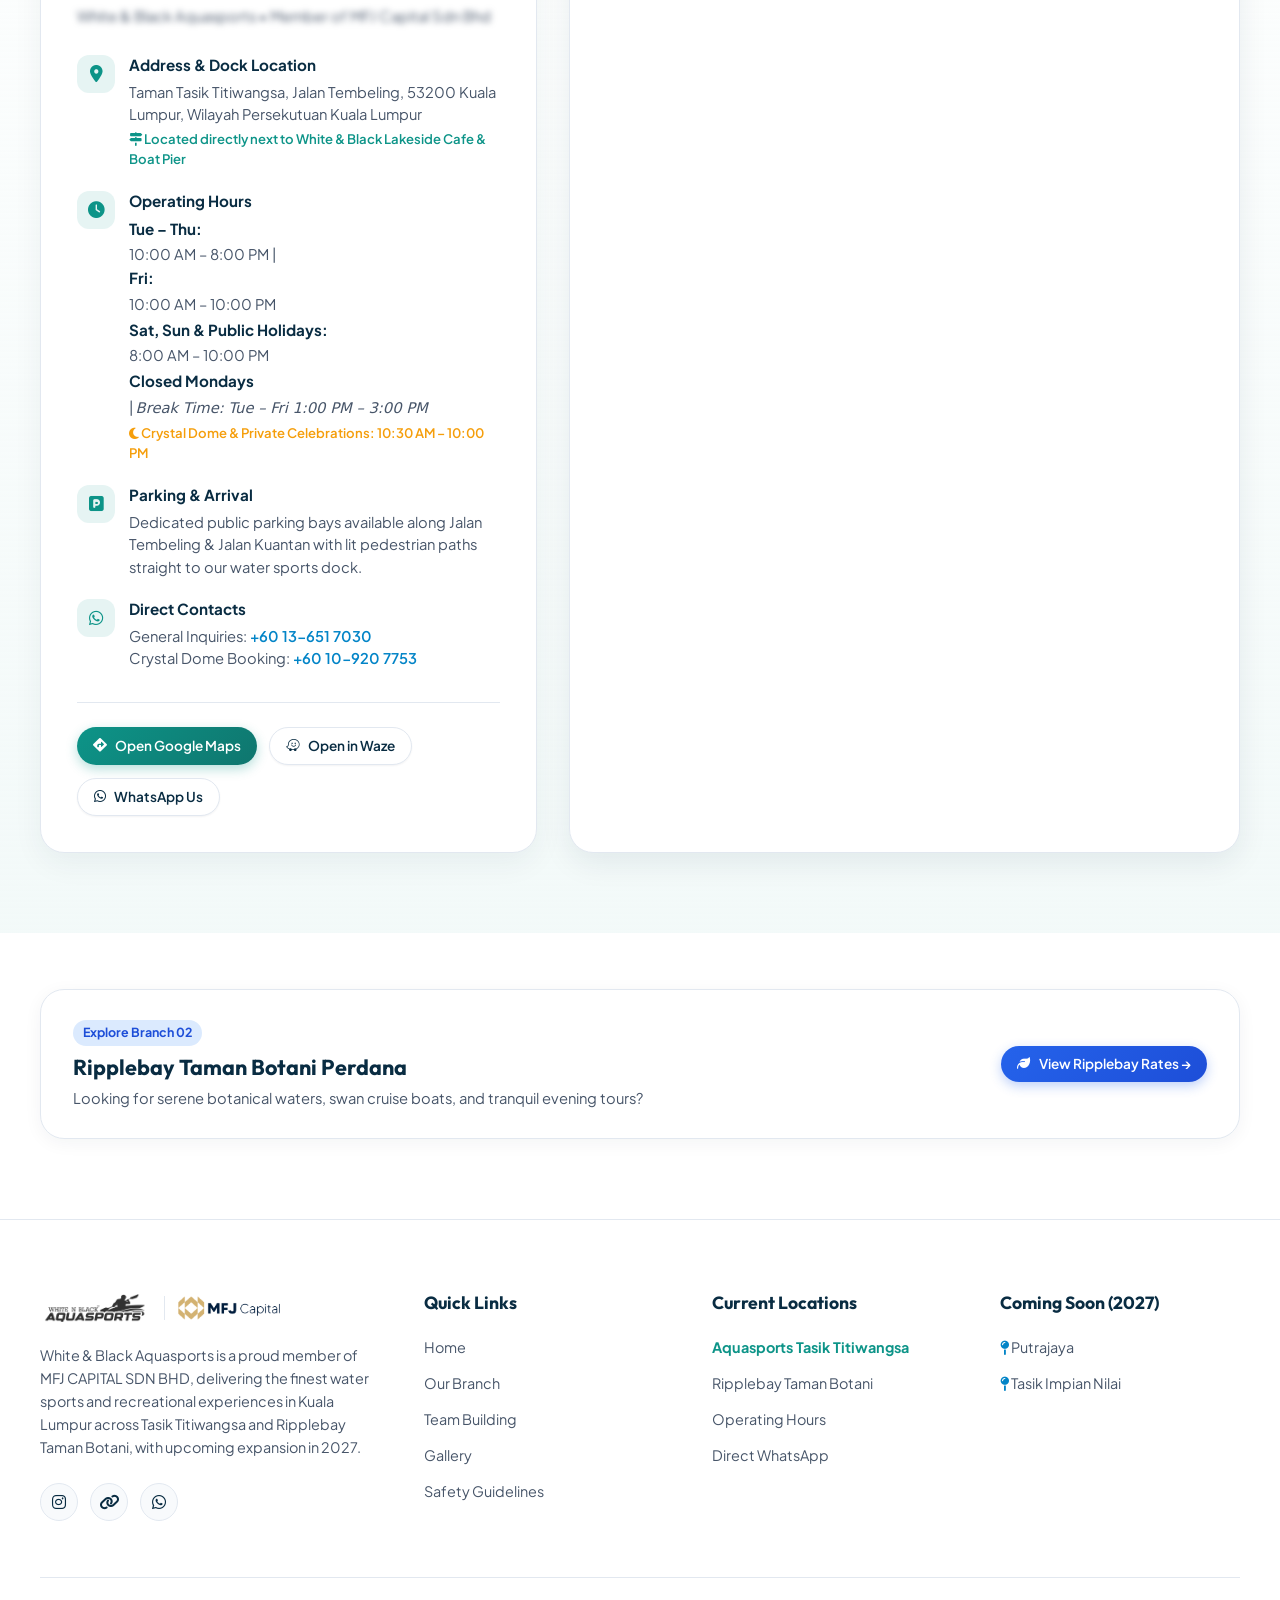
==== commit 0ef0ca26: "Revise hours and remove double water bike section Updated operating hours and notice details for Aqu" ====
--- a/aquasports-tasik-titiwangsa.html
+++ b/aquasports-tasik-titiwangsa.html
@@ -56,12 +56,10 @@
       <div class="notice-ticker-track">
         <div class="notice-ticker-content">
           <span class="ticker-text">
-            Welcome to Aquasports Tasik Titiwangsa &bull; Open Tue – Sun (Closed Every Monday for Maintenance) &bull;
-            Afternoon break Tue–Fri 1pm–3pm.
+            Welcome to Aquasports Tasik Titiwangsa &bull; Tue &ndash; Thu: 10:00 AM &ndash; 8:00 PM &bull; Fri: 10:00 AM &ndash; 10:00 PM &bull; Sat, Sun &amp; PH: 8:00 AM &ndash; 10:00 PM &bull; Break: Tue &ndash; Fri 1:00 PM &ndash; 3:00 PM (Closed Monday)
           </span>
           <span class="ticker-text ticker-clone" aria-hidden="true">
-            Welcome to Aquasports Tasik Titiwangsa &bull; Open Tue – Sun (Closed Every Monday for Maintenance) &bull;
-            Afternoon break Tue–Fri 1pm–3pm.
+            Welcome to Aquasports Tasik Titiwangsa &bull; Tue &ndash; Thu: 10:00 AM &ndash; 8:00 PM &bull; Fri: 10:00 AM &ndash; 10:00 PM &bull; Sat, Sun &amp; PH: 8:00 AM &ndash; 10:00 PM &bull; Break: Tue &ndash; Fri 1:00 PM &ndash; 3:00 PM (Closed Monday)
           </span>
         </div>
       </div>
@@ -237,26 +235,25 @@
                   <td class="highlight-closed">CLOSED (Weekly Maintenance)</td>
                 </tr>
                 <tr>
-                  <td>Tuesday – Thursday</td>
-                  <td>10:00 AM – 7:15 PM</td>
+                  <td>Tuesday &ndash; Thursday</td>
+                  <td>10:00 AM &ndash; 8:00 PM</td>
                 </tr>
                 <tr>
                   <td>Friday</td>
-                  <td>10:00 AM – 9:15 PM</td>
+                  <td>10:00 AM &ndash; 10:00 PM</td>
                 </tr>
                 <tr>
                   <td>Saturday &amp; Sunday</td>
-                  <td>8:00 AM – 9:15 PM</td>
+                  <td>8:00 AM &ndash; 10:00 PM</td>
                 </tr>
                 <tr>
                   <td>Public Holidays</td>
-                  <td>8:00 AM – 9:15 PM</td>
+                  <td>8:00 AM &ndash; 10:00 PM</td>
                 </tr>
               </table>
               <div class="hours-notice-note">
                 <i class="fa-solid fa-circle-info"></i>
-                <span>Afternoon Break: Tuesday – Friday from 1:00 PM – 3:00 PM (No afternoon break on weekends &amp;
-                  Public Holidays).</span>
+                <span>Break Time: Tuesday &ndash; Friday from 1:00 PM &ndash; 3:00 PM (No break on Saturday, Sunday &amp; Public Holidays).</span>
               </div>
             </div>
 
@@ -275,7 +272,7 @@
                   <strong>Electric Boat:</strong> Effortless, peaceful navigation around the expansive main lake.
                 </li>
                 <li><i class="fa-solid fa-circle-check" style="color:var(--brand-teal); margin-right:8px;"></i>
-                  <strong>Double Water Bike:</strong> Fitness and fun combined for couples and friends.
+                  <strong>Paddle Boat:</strong> Relaxing, classic lake pedaling with iconic KL skyline views.
                 </li>
                 <li><i class="fa-solid fa-circle-check" style="color:var(--brand-teal); margin-right:8px;"></i>
                   <strong>Single &amp; Double Kayaks:</strong> Active paddling with certified life vest included.
@@ -599,7 +596,7 @@
                 </div>
                 <div class="nightview-perk-row">
                   <i class="fa-solid fa-clock"></i>
-                  <span>Night sessions until 9:15 PM every Friday, weekends &amp; Public Holidays</span>
+                  <span>Night sessions until 10:00 PM every Friday, weekends &amp; Public Holidays</span>
                 </div>
                 <div class="nightview-perk-row">
                   <i class="fa-solid fa-shield-halved"></i>
@@ -729,7 +726,7 @@
             <div class="ride-item-card">
               <span class="ride-card-badge">Solo Adventure</span>
               <div class="ride-image-wrap">
-                <img src="image/singleKayak.png" alt="Kayak Single" class="ride-item-img img-rotate-kayak"
+                <img src="image/singleKayak.png" alt="Kayak Single" class="ride-item-img"
                   loading="lazy">
               </div>
               <h4 class="ride-name">Kayak Single</h4>
@@ -760,28 +757,6 @@
                 <div class="price-row">
                   <span class="tier-label">Junior (7-12 yrs)</span>
                   <span class="tier-val price-dynamic" data-citizen="RM 10 / pax" data-non-citizen="RM 20 / pax">RM 10 /
-                    pax</span>
-                </div>
-              </div>
-            </div>
-
-            <!-- Double Water Bike -->
-            <div class="ride-item-card">
-              <span class="ride-card-badge">Max 2 Person</span>
-              <div class="ride-image-wrap">
-                <img src="image/doubleWaterBike.png" alt="Double Water Bike" class="ride-item-img" loading="lazy">
-              </div>
-              <h4 class="ride-name">Double Water Bike</h4>
-              <div class="ride-duration"><i class="fa-regular fa-clock"></i> 30 Minutes per session</div>
-              <div class="ride-price-table">
-                <div class="price-row">
-                  <span class="tier-label">Dewasa (Adult)</span>
-                  <span class="tier-val price-dynamic" data-citizen="RM 25 / pax" data-non-citizen="RM 35 / pax">RM 25 /
-                    pax</span>
-                </div>
-                <div class="price-row">
-                  <span class="tier-label">Junior (7-12 yrs)</span>
-                  <span class="tier-val price-dynamic" data-citizen="RM 15 / pax" data-non-citizen="RM 25 / pax">RM 15 /
                     pax</span>
                 </div>
               </div>
@@ -876,7 +851,7 @@
             <span class="ttw-pkg-level">Complete Experience</span>
             <div class="ttw-pkg-overlay"></div>
             <div class="ttw-pkg-inner">
-              <h3 class="ttw-pkg-title">3 Games + Hot Catered Meal</h3>
+              <h3 class="ttw-pkg-title">3 Games + Food Packs</h3>
               <div class="ttw-pkg-price-wrap">
                 <span class="ttw-pkg-price">RM 60</span>
                 <span class="ttw-pkg-unit">/ pax</span>
@@ -892,7 +867,7 @@
             <span class="ttw-pkg-level">Enterprise Custom</span>
             <div class="ttw-pkg-overlay"></div>
             <div class="ttw-pkg-inner">
-              <h3 class="ttw-pkg-title">Full Regatta &amp; Buffet Custom</h3>
+              <h3 class="ttw-pkg-title">Extra Games</h3>
               <div class="ttw-pkg-price-wrap">
                 <span class="ttw-pkg-price">+RM 10</span>
                 <span class="ttw-pkg-unit">/ pax / extra game</span>
@@ -1093,7 +1068,7 @@
             <div class="ttw-card-header-bar">
               <div class="ttw-card-header-title">
                 <i class="fa-solid fa-utensils"></i>
-                <span>Lakeside Catering &amp; Meal Packs</span>
+                <span>Meal Packs</span>
               </div>
               <span class="location-badge-pill badge-titiwangsa" style="font-size:0.75rem;">RM 15.00 / Pax</span>
             </div>
@@ -1167,8 +1142,8 @@
                 <span class="ttw-buffet-vip-sub">Custom corporate hot buffet spreads tailored for groups of 30+
                   pax.</span>
               </div>
-              <a href="tel:01123927595" class="ttw-buffet-vip-btn">
-                <i class="fa-solid fa-phone"></i> Chef Adib
+              <a href="https://wa.me/60196917030" target="_blank" rel="noopener noreferrer" class="ttw-buffet-vip-btn">
+                <i class="fa-brands fa-whatsapp"></i> WNB Lakeside
               </a>
             </div>
           </div>
@@ -1182,7 +1157,16 @@
               </div>
               <span class="location-badge-pill badge-titiwangsa" style="font-size:0.75rem;">Podium Suite</span>
             </div>
-            <p style="font-size:0.88rem; color:var(--text-subtle); line-height:1.5; margin-bottom:0.75rem;">
+
+            <!-- Accolades Photo Banner -->
+            <div class="ttw-accolades-img-wrap">
+              <img src="image/trophies.jpg" alt="Official Championship Trophies and Medals" class="ttw-accolades-img" loading="lazy">
+              <div class="ttw-accolades-img-overlay">
+                <span class="ttw-accolades-img-pill"><i class="fa-solid fa-trophy"></i> Official Awards &amp; Medals</span>
+              </div>
+            </div>
+
+            <p class="ttw-accolades-intro">
               Transform your team water games into an official championship regatta with official accolades:
             </p>
 
@@ -1235,7 +1219,7 @@
                 <i class="fa-solid fa-sliders"></i>
                 <span>Complete Event Logistics &amp; Production Support</span>
               </div>
-              <p style="margin:0; font-size:0.82rem; color:var(--text-muted); line-height:1.45;">
+              <p style="margin:0; font-size:0.78rem; color:var(--text-muted); line-height:1.4;">
                 We provide complete logistics for corporate retreats at Tasik Titiwangsa:
               </p>
               <div class="ttw-perks-badges">
@@ -1549,7 +1533,6 @@
       <div class="ttw-lightbox-content">
         <button class="ttw-lightbox-close" id="ttwLightboxClose" aria-label="Close Preview">✕</button>
         <img src="" alt="Popup Preview" class="ttw-lightbox-img" id="ttwLightboxImg" />
-        <div class="ttw-lightbox-title" id="ttwLightboxTitle">Aquasports Gallery</div>
       </div>
     </div>
 
@@ -1642,8 +1625,9 @@
                   </div>
                   <div class="branch-map-detail-text">
                     <strong>Operating Hours</strong>
-                    <p><strong>Tuesday – Sunday:</strong> 8:30 AM – 7:00 PM (Last ticket 6:30 PM)</p>
-                    <p style="margin-top:2px;"><strong>Closed Mondays</strong> (Except Public &amp; School Holidays)</p>
+                    <p><strong>Tue &ndash; Thu:</strong> 10:00 AM &ndash; 8:00 PM | <strong>Fri:</strong> 10:00 AM &ndash; 10:00 PM</p>
+                    <p style="margin-top:2px;"><strong>Sat, Sun &amp; Public Holidays:</strong> 8:00 AM &ndash; 10:00 PM</p>
+                    <p style="margin-top:2px;"><strong>Closed Mondays</strong> | <em>Break Time: Tue &ndash; Fri 1:00 PM &ndash; 3:00 PM</em></p>
                     <span
                       style="font-size:0.82rem; color:var(--accent-gold); font-weight:600; display:inline-block; margin-top:3px;">
                       <i class="fa-solid fa-moon"></i> Crystal Dome &amp; Private Celebrations: 10:30 AM – 10:00 PM
@@ -1801,8 +1785,6 @@
             <li><a href="index.html#expansion"><i class="fa-solid fa-map-pin" style="color:var(--brand-cyan);"></i>
                 Putrajaya</a></li>
             <li><a href="index.html#expansion"><i class="fa-solid fa-map-pin" style="color:var(--brand-cyan);"></i>
-                Tasik Ampang Hilir</a></li>
-            <li><a href="index.html#expansion"><i class="fa-solid fa-map-pin" style="color:var(--brand-cyan);"></i>
                 Tasik Impian Nilai</a></li>
           </ul>
         </div>
@@ -1933,7 +1915,7 @@
   <script src="https://cdn.jsdelivr.net/npm/three@0.128.0/examples/js/controls/OrbitControls.js"></script>
 
   <!-- Interactive Scripts -->
-  <script src="script.js?v=28"></script>
+  <script src="script.js?v=29"></script>
 </body>
 
 </html>
--- a/style.css
+++ b/style.css
@@ -10216,4 +10216,586 @@
   100% {
     transform: translateX(100%);
   }
-}+}
+
+/* ==========================================================================
+   GLOBAL BIDIRECTIONAL SCROLL, PAGE LOAD, TEXT, TRANSITION & CARD ANIMATIONS
+   Supports: Page Load Entrance, Scroll Down Reveal, & Scroll Up Reverse
+   ========================================================================== */
+
+/* 1. Top Scroll Progress Indicator in Sticky Header */
+.scroll-progress-track {
+  position: absolute;
+  bottom: -1px;
+  left: 0;
+  width: 100%;
+  height: 3px;
+  background: transparent;
+  overflow: hidden;
+  pointer-events: none;
+  z-index: 60;
+}
+
+.scroll-progress-bar {
+  height: 100%;
+  width: 0%;
+  background: linear-gradient(90deg, #0284c7 0%, #0d9488 45%, #22c55e 80%, #38bdf8 100%);
+  box-shadow: 0 0 10px rgba(2, 132, 199, 0.55);
+  transform-origin: left center;
+  transition: width 0.08s linear;
+}
+
+/* 2. Page-Load Choreography (Header, Announcement Bar, Panorama Video) */
+.top-notice-bar {
+  transition: transform 0.7s cubic-bezier(0.16, 1, 0.3, 1), opacity 0.7s cubic-bezier(0.16, 1, 0.3, 1);
+}
+
+body.anim-waiting-splash .top-notice-bar {
+  opacity: 0;
+  transform: translate3d(0, -100%, 0);
+}
+
+.site-header .brand-logo-wrap,
+.site-header .nav-menu .nav-link,
+.site-header .nav-actions {
+  transition: opacity 0.65s cubic-bezier(0.16, 1, 0.3, 1), transform 0.65s cubic-bezier(0.16, 1, 0.3, 1);
+}
+
+body.anim-waiting-splash .site-header .brand-logo-wrap {
+  opacity: 0;
+  transform: translate3d(-24px, -10px, 0) scale(0.94);
+}
+
+body.anim-waiting-splash .site-header .nav-menu .nav-link {
+  opacity: 0;
+  transform: translate3d(0, -16px, 0);
+}
+
+body.anim-waiting-splash .site-header .nav-actions {
+  opacity: 0;
+  transform: translate3d(24px, -10px, 0) scale(0.94);
+}
+
+body.anim-page-loaded .site-header .nav-menu .nav-link {
+  transition-delay: calc(var(--nav-i, 0) * 55ms + 80ms);
+}
+
+body.anim-page-loaded .site-header .nav-actions {
+  transition-delay: 320ms;
+}
+
+/* Panorama Video & Overlay Smooth Entrance + Scroll Parallax */
+.home-panorama-video,
+.branch-panorama-video {
+  transition: transform 1.35s cubic-bezier(0.16, 1, 0.3, 1), filter 1.1s ease;
+  will-change: transform;
+}
+
+body.anim-waiting-splash .home-panorama-video,
+body.anim-waiting-splash .branch-panorama-video {
+  transform: scale(1.14);
+  filter: brightness(0.7) blur(4px);
+}
+
+body.anim-page-loaded .home-panorama-video,
+body.anim-page-loaded .branch-panorama-video {
+  transform: scale(var(--pano-scale, 1)) translate3d(0, var(--pano-y, 0px), 0);
+  filter: brightness(1) blur(0px);
+}
+
+/* 3. Word-by-Word 3D Text Animation System (Reversible on Scroll Up & Down) */
+.anim-heading-words {
+  perspective: 900px;
+}
+
+.anim-word-mask {
+  display: inline-block;
+  overflow: visible;
+  vertical-align: bottom;
+  perspective: 700px;
+}
+
+.anim-word,
+.anim-word-icon {
+  display: inline-block;
+  will-change: transform, opacity, filter;
+  transform-origin: 50% 100%;
+  transition:
+    transform 0.68s cubic-bezier(0.16, 1, 0.3, 1),
+    opacity 0.56s cubic-bezier(0.16, 1, 0.3, 1),
+    filter 0.56s cubic-bezier(0.16, 1, 0.3, 1);
+}
+
+/* Preserve Gradient Text inside .highlight-blue & .hero-corp-heading span */
+.hero-title .highlight-blue {
+  background: none !important;
+  -webkit-text-fill-color: initial !important;
+}
+
+.hero-title .highlight-blue .anim-word {
+  background: linear-gradient(135deg, #0284c7 0%, #0d9488 50%, #2563eb 100%);
+  background-size: 200% auto;
+  -webkit-background-clip: text;
+  background-clip: text;
+  -webkit-text-fill-color: transparent;
+  animation: textGradientFlow 6s ease infinite;
+}
+
+.hero-corp-heading span .anim-word {
+  color: var(--brand-cyan);
+}
+
+@keyframes textGradientFlow {
+  0%, 100% {
+    background-position: 0% 50%;
+  }
+  50% {
+    background-position: 100% 50%;
+  }
+}
+
+/* Text State: Below Viewport or Reversed Out When Scrolling Back Up */
+body.anim-waiting-splash .anim-heading-words .anim-word,
+body.anim-waiting-splash .anim-heading-words .anim-word-icon,
+.anim-heading-words.anim-out-below .anim-word,
+.anim-heading-words.anim-out-below .anim-word-icon {
+  opacity: 0;
+  transform: translate3d(0, 78%, -18px) rotateX(-38deg) rotateZ(3deg) scale(0.92);
+  filter: blur(5px);
+  transition-duration: 0.52s;
+  transition-delay: calc(var(--word-rev, 0) * 20ms);
+}
+
+/* Text State: Above Viewport When Scrolled Past Downward */
+.anim-heading-words.anim-out-above .anim-word,
+.anim-heading-words.anim-out-above .anim-word-icon {
+  opacity: 0;
+  transform: translate3d(0, -72%, -14px) rotateX(32deg) rotateZ(-2deg) scale(0.94);
+  filter: blur(4px);
+  transition-duration: 0.48s;
+  transition-delay: calc(var(--word-i, 0) * 18ms);
+}
+
+/* Text State: Active In-View (Entering from Bottom or Top) */
+body.anim-page-loaded .anim-heading-words.anim-inview .anim-word,
+body.anim-page-loaded .anim-heading-words.anim-inview .anim-word-icon {
+  opacity: 1;
+  transform: translate3d(0, 0, 0) rotateX(0deg) rotateZ(0deg) scale(1);
+  filter: blur(0px);
+  transition-delay: calc(var(--word-i, 0) * 38ms + var(--base-delay, 0ms));
+}
+
+/* 4. Universal Bidirectional Scroll Transition & Card Animation Items */
+.anim-item {
+  will-change: transform, opacity, filter;
+  transition:
+    transform 0.72s cubic-bezier(0.16, 1, 0.3, 1),
+    opacity 0.62s cubic-bezier(0.16, 1, 0.3, 1),
+    filter 0.62s cubic-bezier(0.16, 1, 0.3, 1),
+    box-shadow 0.35s ease,
+    border-color 0.35s ease;
+}
+
+/* Default / Fade-Up Variant */
+body.anim-waiting-splash .anim-item[data-anim="fade-up"],
+.anim-item[data-anim="fade-up"].anim-out-below {
+  opacity: 0;
+  transform: translate3d(0, 42px, 0) scale(0.96);
+  filter: blur(3px);
+  transition-duration: 0.54s;
+  transition-delay: calc(var(--stagger-rev, 0) * 40ms);
+}
+
+.anim-item[data-anim="fade-up"].anim-out-above {
+  opacity: 0;
+  transform: translate3d(0, -36px, 0) scale(0.97);
+  filter: blur(3px);
+  transition-duration: 0.5s;
+  transition-delay: calc(var(--stagger-i, 0) * 35ms);
+}
+
+body.anim-page-loaded .anim-item[data-anim="fade-up"].anim-inview {
+  opacity: 1;
+  transform: translate3d(0, 0, 0) scale(1);
+  filter: blur(0px);
+  transition-delay: calc(var(--stagger-i, 0) * 75ms + var(--base-delay, 0ms));
+}
+
+/* 3D Card Entrance & Reverse Variant (card-3d) */
+body.anim-waiting-splash .anim-item[data-anim="card-3d"],
+.anim-item[data-anim="card-3d"].anim-out-below {
+  opacity: 0;
+  transform: perspective(1100px) translate3d(0, 56px, -30px) rotateX(14deg) scale(0.9);
+  filter: blur(3px);
+  transition-duration: 0.58s;
+  transition-delay: calc(var(--stagger-rev, 0) * 45ms);
+}
+
+.anim-item[data-anim="card-3d"].anim-out-above {
+  opacity: 0;
+  transform: perspective(1100px) translate3d(0, -48px, -24px) rotateX(-12deg) scale(0.92);
+  filter: blur(3px);
+  transition-duration: 0.52s;
+  transition-delay: calc(var(--stagger-i, 0) * 40ms);
+}
+
+body.anim-page-loaded .anim-item[data-anim="card-3d"].anim-inview {
+  opacity: 1;
+  transform: perspective(1100px) translate3d(0, 0, 0) rotateX(0deg) rotateY(0deg) scale(1);
+  filter: blur(0px);
+  transition-delay: calc(var(--stagger-i, 0) * 85ms + var(--base-delay, 0ms));
+}
+
+body.anim-page-loaded .ttw-pkg-card.featured.anim-item[data-anim="card-3d"].anim-inview {
+  transform: perspective(1100px) translate3d(0, 0, 0) rotateX(0deg) rotateY(0deg) scale(1.02);
+}
+
+/* Split-Left Directional Transition Variant */
+body.anim-waiting-splash .anim-item[data-anim="split-left"],
+.anim-item[data-anim="split-left"].anim-out-below {
+  opacity: 0;
+  transform: perspective(1100px) translate3d(-54px, 36px, 0) rotateY(9deg) scale(0.94);
+  filter: blur(3px);
+  transition-duration: 0.58s;
+  transition-delay: calc(var(--stagger-rev, 0) * 45ms);
+}
+
+.anim-item[data-anim="split-left"].anim-out-above {
+  opacity: 0;
+  transform: perspective(1100px) translate3d(-44px, -34px, 0) rotateY(7deg) scale(0.95);
+  filter: blur(3px);
+  transition-duration: 0.52s;
+}
+
+body.anim-page-loaded .anim-item[data-anim="split-left"].anim-inview {
+  opacity: 1;
+  transform: perspective(1100px) translate3d(0, 0, 0) rotateY(0deg) scale(1);
+  filter: blur(0px);
+  transition-delay: calc(var(--stagger-i, 0) * 80ms + var(--base-delay, 0ms));
+}
+
+/* Split-Right Directional Transition Variant */
+body.anim-waiting-splash .anim-item[data-anim="split-right"],
+.anim-item[data-anim="split-right"].anim-out-below {
+  opacity: 0;
+  transform: perspective(1100px) translate3d(54px, 36px, 0) rotateY(-9deg) scale(0.94);
+  filter: blur(3px);
+  transition-duration: 0.58s;
+  transition-delay: calc(var(--stagger-rev, 0) * 45ms);
+}
+
+.anim-item[data-anim="split-right"].anim-out-above {
+  opacity: 0;
+  transform: perspective(1100px) translate3d(44px, -34px, 0) rotateY(-7deg) scale(0.95);
+  filter: blur(3px);
+  transition-duration: 0.52s;
+}
+
+body.anim-page-loaded .anim-item[data-anim="split-right"].anim-inview {
+  opacity: 1;
+  transform: perspective(1100px) translate3d(0, 0, 0) rotateY(0deg) scale(1);
+  filter: blur(0px);
+  transition-delay: calc(var(--stagger-i, 0) * 80ms + var(--base-delay, 0ms));
+}
+
+/* Zoom-Card Showcase Transition Variant */
+body.anim-waiting-splash .anim-item[data-anim="zoom-card"],
+.anim-item[data-anim="zoom-card"].anim-out-below {
+  opacity: 0;
+  transform: translate3d(0, 44px, 0) scale(0.94);
+  transition-duration: 0.6s;
+}
+
+.anim-item[data-anim="zoom-card"].anim-out-above {
+  opacity: 0;
+  transform: translate3d(0, -38px, 0) scale(0.95);
+  transition-duration: 0.52s;
+}
+
+body.anim-page-loaded .anim-item[data-anim="zoom-card"].anim-inview {
+  opacity: 1;
+  transform: translate3d(0, 0, 0) scale(1);
+  transition-delay: calc(var(--stagger-i, 0) * 70ms + var(--base-delay, 0ms));
+}
+
+/* Collage Photo Pop & Tag Reveal Variant */
+body.anim-waiting-splash .anim-item[data-anim="collage-pop"],
+.anim-item[data-anim="collage-pop"].anim-out-below {
+  opacity: 0;
+  transform: translate3d(0, 34px, 0) scale(0.86) rotateZ(-1.5deg);
+  filter: blur(4px);
+  transition-duration: 0.55s;
+  transition-delay: calc(var(--stagger-rev, 0) * 50ms);
+}
+
+.anim-item[data-anim="collage-pop"].anim-out-above {
+  opacity: 0;
+  transform: translate3d(0, -30px, 0) scale(0.88) rotateZ(1deg);
+  filter: blur(3px);
+  transition-duration: 0.48s;
+}
+
+body.anim-page-loaded .anim-item[data-anim="collage-pop"].anim-inview {
+  opacity: 1;
+  transform: translate3d(0, 0, 0) scale(1) rotateZ(0deg);
+  filter: blur(0px);
+  transition-delay: calc(var(--stagger-i, 0) * 95ms + var(--base-delay, 0ms));
+}
+
+/* Animate Collage Tags Inside Collage Items */
+.anim-item[data-anim="collage-pop"] .tb-collage-tag,
+.anim-item[data-anim="collage-pop"] .crystal-collage-tag,
+.anim-item[data-anim="collage-pop"] .nightview-collage-tag,
+.anim-item[data-anim="collage-pop"] .boatcruise-collage-tag,
+.anim-item[data-anim="collage-pop"] .buggyshuttle-collage-tag {
+  transition: transform 0.55s cubic-bezier(0.16, 1, 0.3, 1), opacity 0.5s ease;
+}
+
+.anim-item[data-anim="collage-pop"].anim-out-below .tb-collage-tag,
+.anim-item[data-anim="collage-pop"].anim-out-below .crystal-collage-tag,
+.anim-item[data-anim="collage-pop"].anim-out-below .nightview-collage-tag,
+.anim-item[data-anim="collage-pop"].anim-out-below .boatcruise-collage-tag,
+.anim-item[data-anim="collage-pop"].anim-out-below .buggyshuttle-collage-tag,
+.anim-item[data-anim="collage-pop"].anim-out-above .tb-collage-tag,
+.anim-item[data-anim="collage-pop"].anim-out-above .crystal-collage-tag,
+.anim-item[data-anim="collage-pop"].anim-out-above .nightview-collage-tag,
+.anim-item[data-anim="collage-pop"].anim-out-above .boatcruise-collage-tag,
+.anim-item[data-anim="collage-pop"].anim-out-above .buggyshuttle-collage-tag {
+  opacity: 0;
+  transform: translate3d(0, 14px, 0) scale(0.9);
+}
+
+.anim-item[data-anim="collage-pop"].anim-inview .tb-collage-tag,
+.anim-item[data-anim="collage-pop"].anim-inview .crystal-collage-tag,
+.anim-item[data-anim="collage-pop"].anim-inview .nightview-collage-tag,
+.anim-item[data-anim="collage-pop"].anim-inview .boatcruise-collage-tag,
+.anim-item[data-anim="collage-pop"].anim-inview .buggyshuttle-collage-tag {
+  opacity: 1;
+  transform: translate3d(0, 0, 0) scale(1);
+  transition-delay: calc(var(--stagger-i, 0) * 95ms + 180ms);
+}
+
+/* Badge & Pill Spring Pop Variant */
+body.anim-waiting-splash .anim-item[data-anim="badge-pop"],
+.anim-item[data-anim="badge-pop"].anim-out-below {
+  opacity: 0;
+  transform: translate3d(0, 22px, 0) scale(0.78);
+  transition-duration: 0.45s;
+  transition-delay: calc(var(--stagger-rev, 0) * 30ms);
+}
+
+.anim-item[data-anim="badge-pop"].anim-out-above {
+  opacity: 0;
+  transform: translate3d(0, -20px, 0) scale(0.82);
+  transition-duration: 0.42s;
+}
+
+body.anim-page-loaded .anim-item[data-anim="badge-pop"].anim-inview {
+  opacity: 1;
+  transform: translate3d(0, 0, 0) scale(1);
+  transition-timing-function: cubic-bezier(0.34, 1.56, 0.64, 1);
+  transition-delay: calc(var(--stagger-i, 0) * 55ms + var(--base-delay, 0ms));
+}
+
+/* Row Cascade Variant (Tables, Perks, Meta Lists, FAQ Items, Bento Menus) */
+body.anim-waiting-splash .anim-item[data-anim="row-cascade"],
+.anim-item[data-anim="row-cascade"].anim-out-below {
+  opacity: 0;
+  transform: translate3d(-24px, 24px, 0) scale(0.96);
+  transition-duration: 0.48s;
+  transition-delay: calc(var(--stagger-rev, 0) * 30ms);
+}
+
+.anim-item[data-anim="row-cascade"].anim-out-above {
+  opacity: 0;
+  transform: translate3d(18px, -22px, 0) scale(0.97);
+  transition-duration: 0.44s;
+  transition-delay: calc(var(--stagger-i, 0) * 25ms);
+}
+
+body.anim-page-loaded .anim-item[data-anim="row-cascade"].anim-inview {
+  opacity: 1;
+  transform: translate3d(0, 0, 0) scale(1);
+  transition-delay: calc(var(--stagger-i, 0) * 60ms + var(--base-delay, 0ms));
+}
+
+/* Button Pop Variant */
+body.anim-waiting-splash .anim-item[data-anim="btn-pop"],
+.anim-item[data-anim="btn-pop"].anim-out-below {
+  opacity: 0;
+  transform: translate3d(0, 24px, 0) scale(0.88);
+  transition-duration: 0.46s;
+  transition-delay: calc(var(--stagger-rev, 0) * 35ms);
+}
+
+.anim-item[data-anim="btn-pop"].anim-out-above {
+  opacity: 0;
+  transform: translate3d(0, -20px, 0) scale(0.9);
+  transition-duration: 0.42s;
+}
+
+body.anim-page-loaded .anim-item[data-anim="btn-pop"].anim-inview {
+  opacity: 1;
+  transform: translate3d(0, 0, 0) scale(1);
+  transition-delay: calc(var(--stagger-i, 0) * 65ms + var(--base-delay, 0ms));
+}
+
+/* Giant Kinetic Line Variant (Gallery Lead Title) */
+body.anim-waiting-splash .anim-item[data-anim="kinetic-line"],
+.anim-item[data-anim="kinetic-line"].anim-out-below {
+  opacity: 0;
+  transform: perspective(900px) translate3d(0, 64px, -40px) rotateX(-35deg) scale(0.9);
+  filter: blur(5px);
+  transition-duration: 0.65s;
+  transition-delay: calc(var(--stagger-rev, 0) * 55ms);
+}
+
+.anim-item[data-anim="kinetic-line"].anim-out-above {
+  opacity: 0;
+  transform: perspective(900px) translate3d(0, -52px, -30px) rotateX(28deg) scale(0.92);
+  filter: blur(4px);
+  transition-duration: 0.55s;
+}
+
+body.anim-page-loaded .anim-item[data-anim="kinetic-line"].anim-inview {
+  opacity: 1;
+  transform: perspective(900px) translate3d(0, 0, 0) rotateX(0deg) scale(1);
+  filter: blur(0px);
+  transition-delay: calc(var(--stagger-i, 0) * 110ms + var(--base-delay, 0ms));
+}
+
+/* 5. Interactive Hover Lift & 3D Tilt Preservation When In-View */
+body.anim-page-loaded .btn.anim-item.anim-inview:hover {
+  transform: translate3d(0, -3px, 0) scale(1.03);
+  transition-delay: 0ms !important;
+  transition-duration: 0.22s !important;
+}
+
+body.anim-page-loaded .anim-tilt-card.anim-item.anim-inview:hover {
+  transform: perspective(1000px) translate3d(0, -7px, 0) rotateX(var(--tilt-x, 0deg)) rotateY(var(--tilt-y, 0deg)) scale(1.015);
+  transition-delay: 0ms !important;
+  transition-duration: 0.18s !important;
+}
+
+body.anim-page-loaded .ttw-pkg-card.featured.anim-tilt-card.anim-item.anim-inview:hover {
+  transform: perspective(1000px) translate3d(0, -8px, 0) rotateX(var(--tilt-x, 0deg)) rotateY(var(--tilt-y, 0deg)) scale(1.035);
+  transition-delay: 0ms !important;
+  transition-duration: 0.18s !important;
+}
+
+/* Subtle Spotlight Sheen on 3D Tilt Cards */
+.anim-tilt-card {
+  position: relative;
+}
+
+.anim-tilt-card::after {
+  content: '';
+  position: absolute;
+  inset: 0;
+  border-radius: inherit;
+  background: radial-gradient(
+    420px circle at var(--glow-x, 50%) var(--glow-y, 50%),
+    rgba(56, 189, 248, 0.12),
+    transparent 65%
+  );
+  opacity: 0;
+  transition: opacity 0.3s ease;
+  pointer-events: none;
+  z-index: 1;
+}
+
+.anim-tilt-card:hover::after {
+  opacity: 1;
+}
+
+/* 6. Continuous Floating Watercraft & Aquatic Icon Animations */
+@keyframes aquaFloat {
+  0%, 100% {
+    transform: translate3d(0, 0px, 0) rotate(0deg);
+  }
+  50% {
+    transform: translate3d(0, -6px, 0) rotate(1.2deg);
+  }
+}
+
+@keyframes aquaFloatKayakRot {
+  0%, 100% {
+    transform: rotate(-60deg) scale(0.95) translate3d(0, 0px, 0);
+  }
+  50% {
+    transform: rotate(-58.5deg) scale(0.95) translate3d(0, -6px, 0);
+  }
+}
+
+.ride-item-card.anim-inview:not(:hover) .ride-item-img:not(.img-rotate-kayak),
+.game-card.anim-inview:not(:hover) .challenge-3d-img,
+.ttw-challenge-card.anim-inview:not(:hover) .ttw-challenge-badge-3d img {
+  animation: aquaFloat 3.6s ease-in-out infinite;
+}
+
+.ride-item-card.anim-inview:not(:hover) .ride-item-img.img-rotate-kayak {
+  animation: aquaFloatKayakRot 3.6s ease-in-out infinite;
+}
+
+/* Staggered wave phase for floating boats in grids */
+.ride-item-card:nth-child(2n) .ride-item-img,
+.game-card:nth-child(2n) .challenge-3d-img,
+.ttw-challenge-card:nth-child(2n) .ttw-challenge-badge-3d img {
+  animation-delay: -1.4s !important;
+}
+
+.ride-item-card:nth-child(3n) .ride-item-img,
+.game-card:nth-child(3n) .challenge-3d-img,
+.ttw-challenge-card:nth-child(3n) .ttw-challenge-badge-3d img {
+  animation-delay: -2.5s !important;
+}
+
+/* 7. Dynamic Price Flip & Calculator Pulse Transitions */
+@keyframes priceFlipPop {
+  0% {
+    opacity: 0.25;
+    transform: perspective(400px) rotateX(-65deg) scale(0.88);
+  }
+  60% {
+    opacity: 1;
+    transform: perspective(400px) rotateX(10deg) scale(1.06);
+  }
+  100% {
+    opacity: 1;
+    transform: perspective(400px) rotateX(0deg) scale(1);
+  }
+}
+
+.price-dynamic {
+  display: inline-block;
+}
+
+.price-dynamic.price-flip-anim {
+  animation: priceFlipPop 0.45s cubic-bezier(0.16, 1, 0.3, 1) both;
+}
+
+@keyframes calcValuePulse {
+  0% {
+    transform: scale(1);
+  }
+  40% {
+    transform: scale(1.07);
+  }
+  100% {
+    transform: scale(1);
+  }
+}
+
+.calc-pulse-anim {
+  animation: calcValuePulse 0.32s cubic-bezier(0.34, 1.56, 0.64, 1);
+}
+
+/* Respect Reduced Motion Preferences */
+@media (prefers-reduced-motion: reduce) {
+  .anim-item,
+  .anim-word,
+  .anim-word-icon {
+    transition-duration: 0.01ms !important;
+    transition-delay: 0ms !important;
+  }
+}
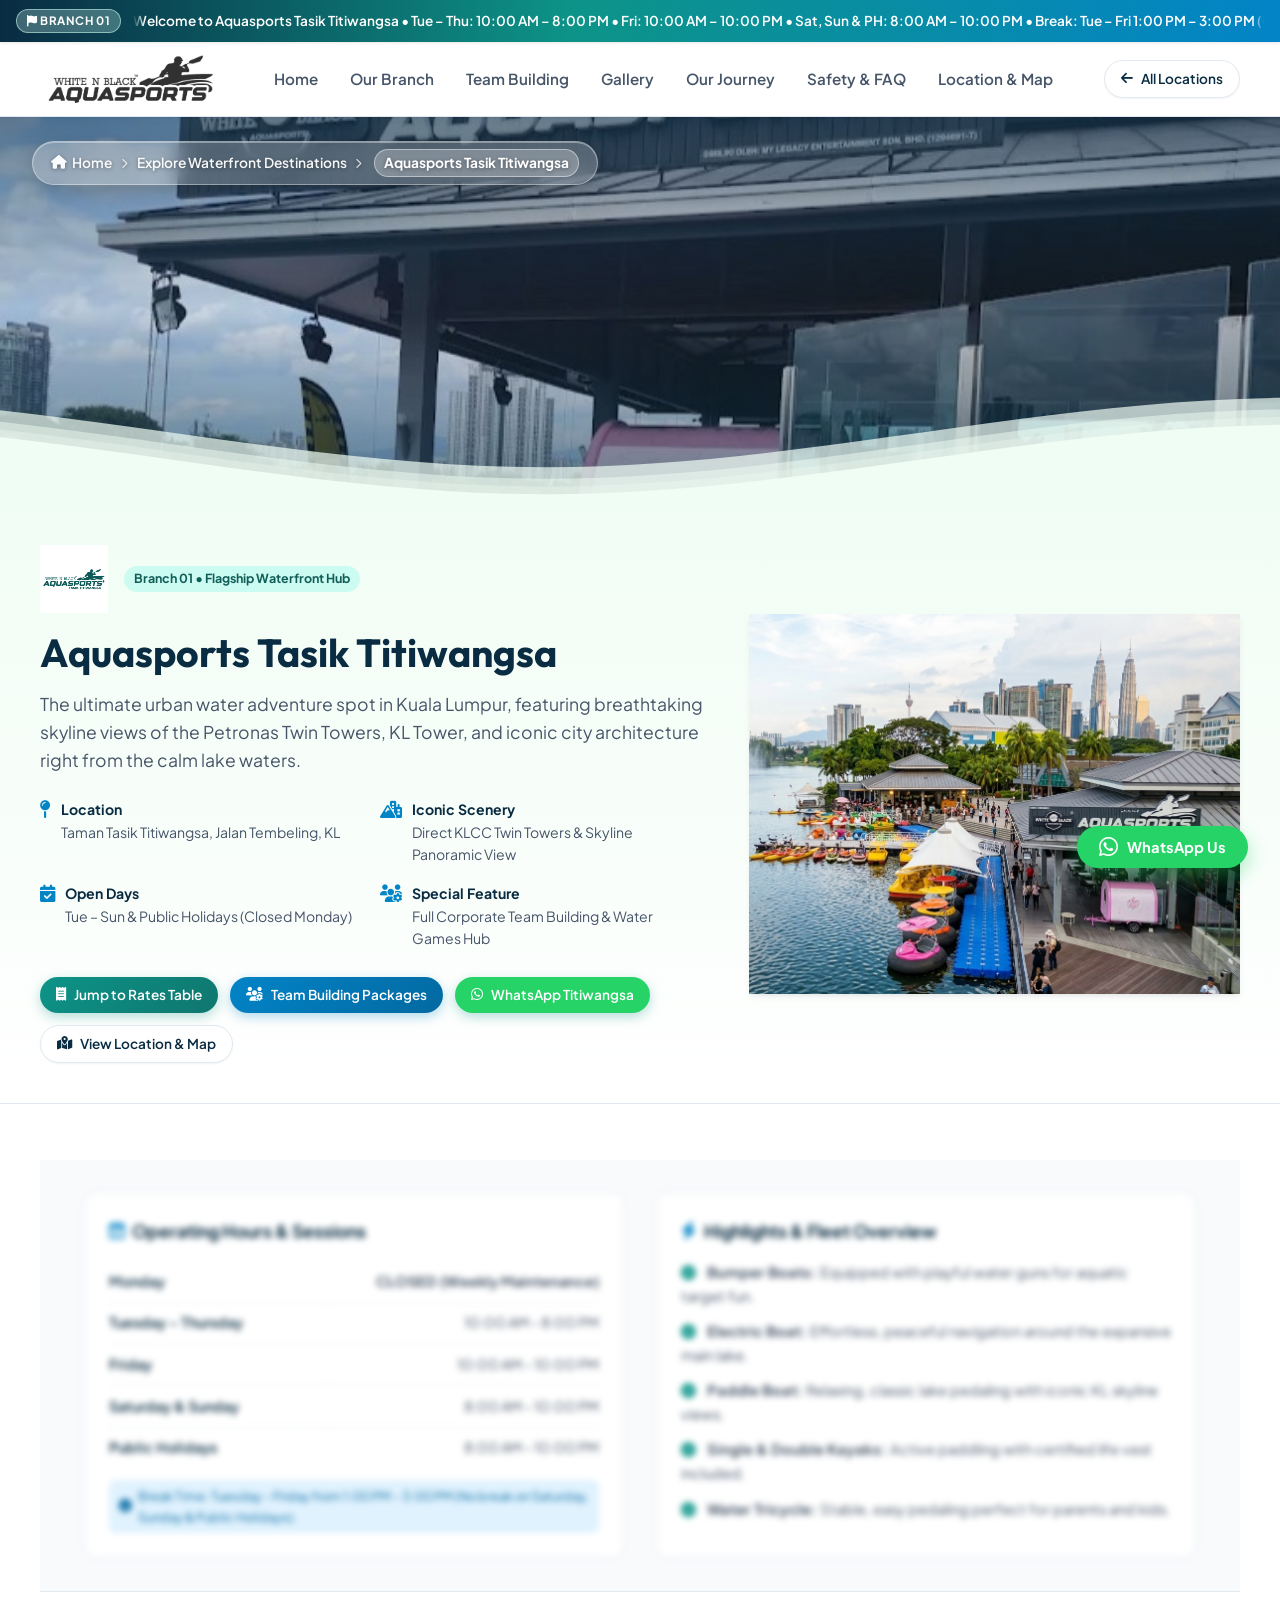
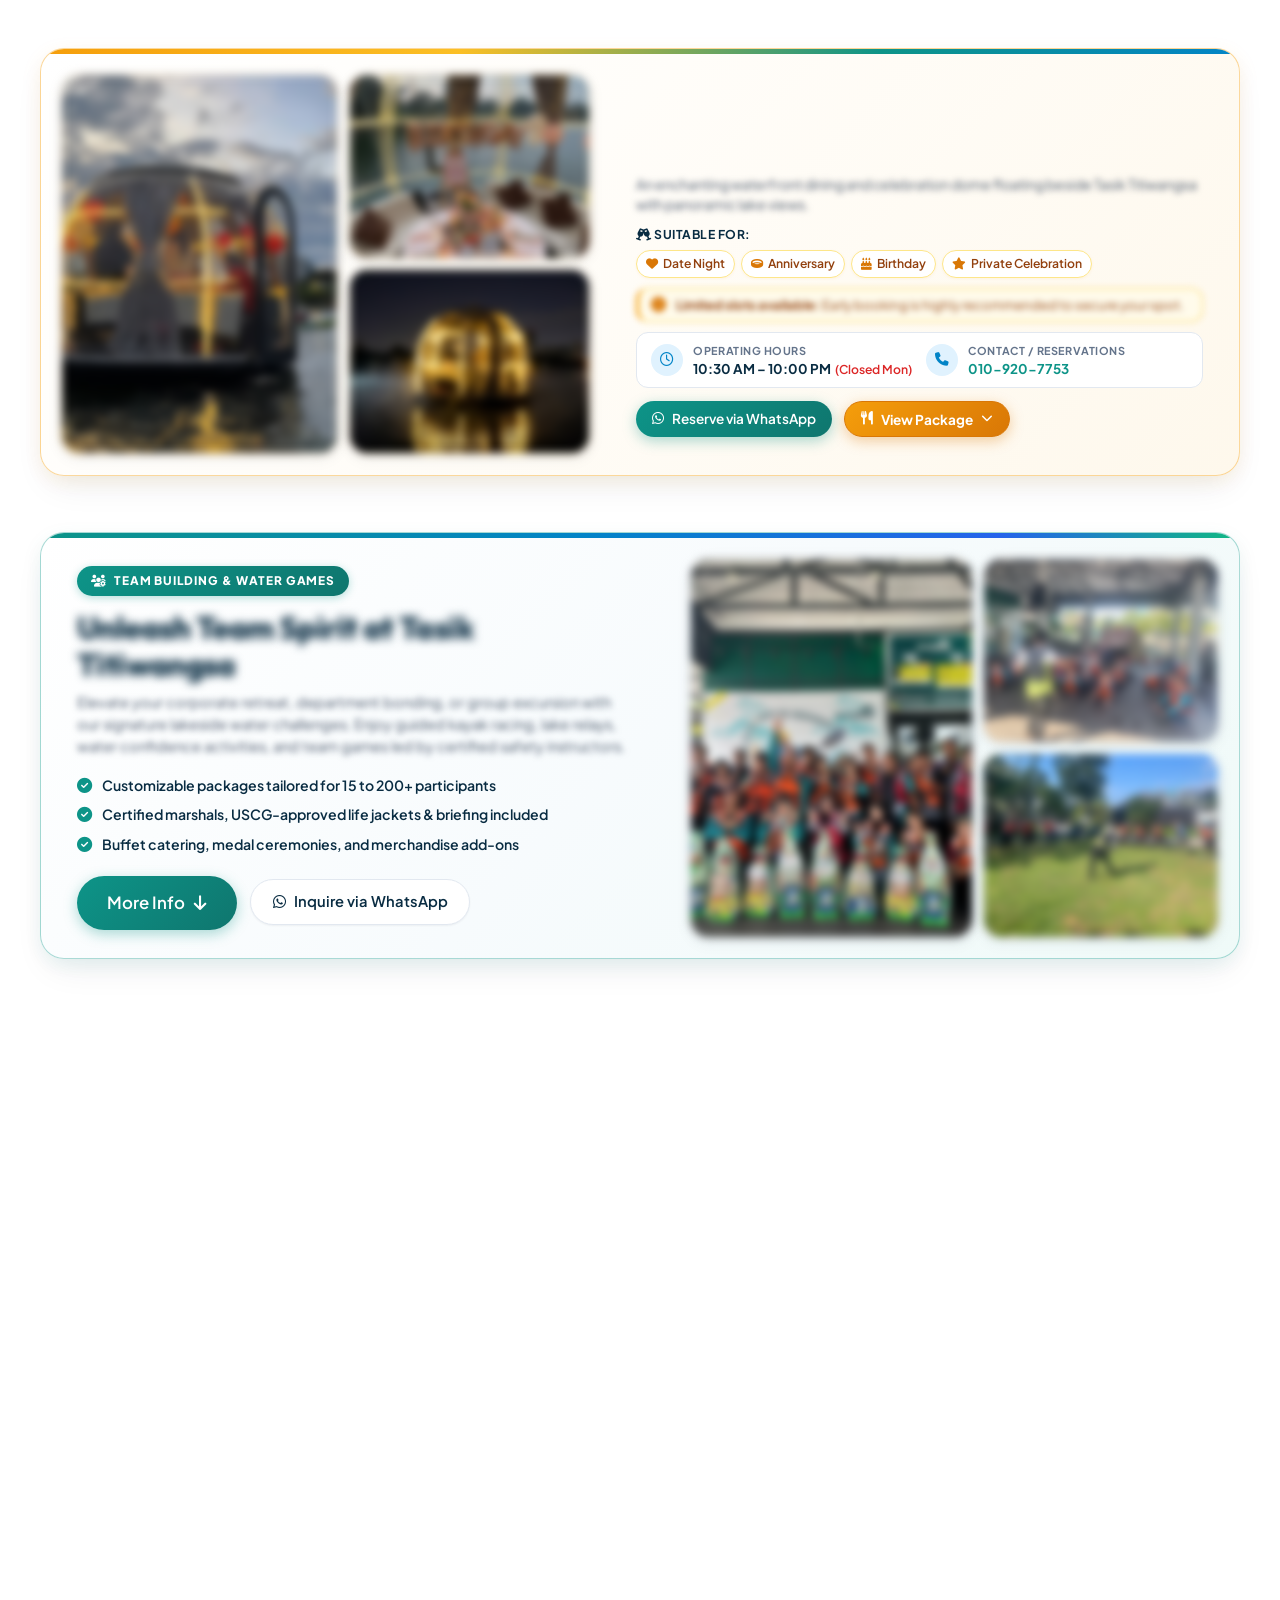
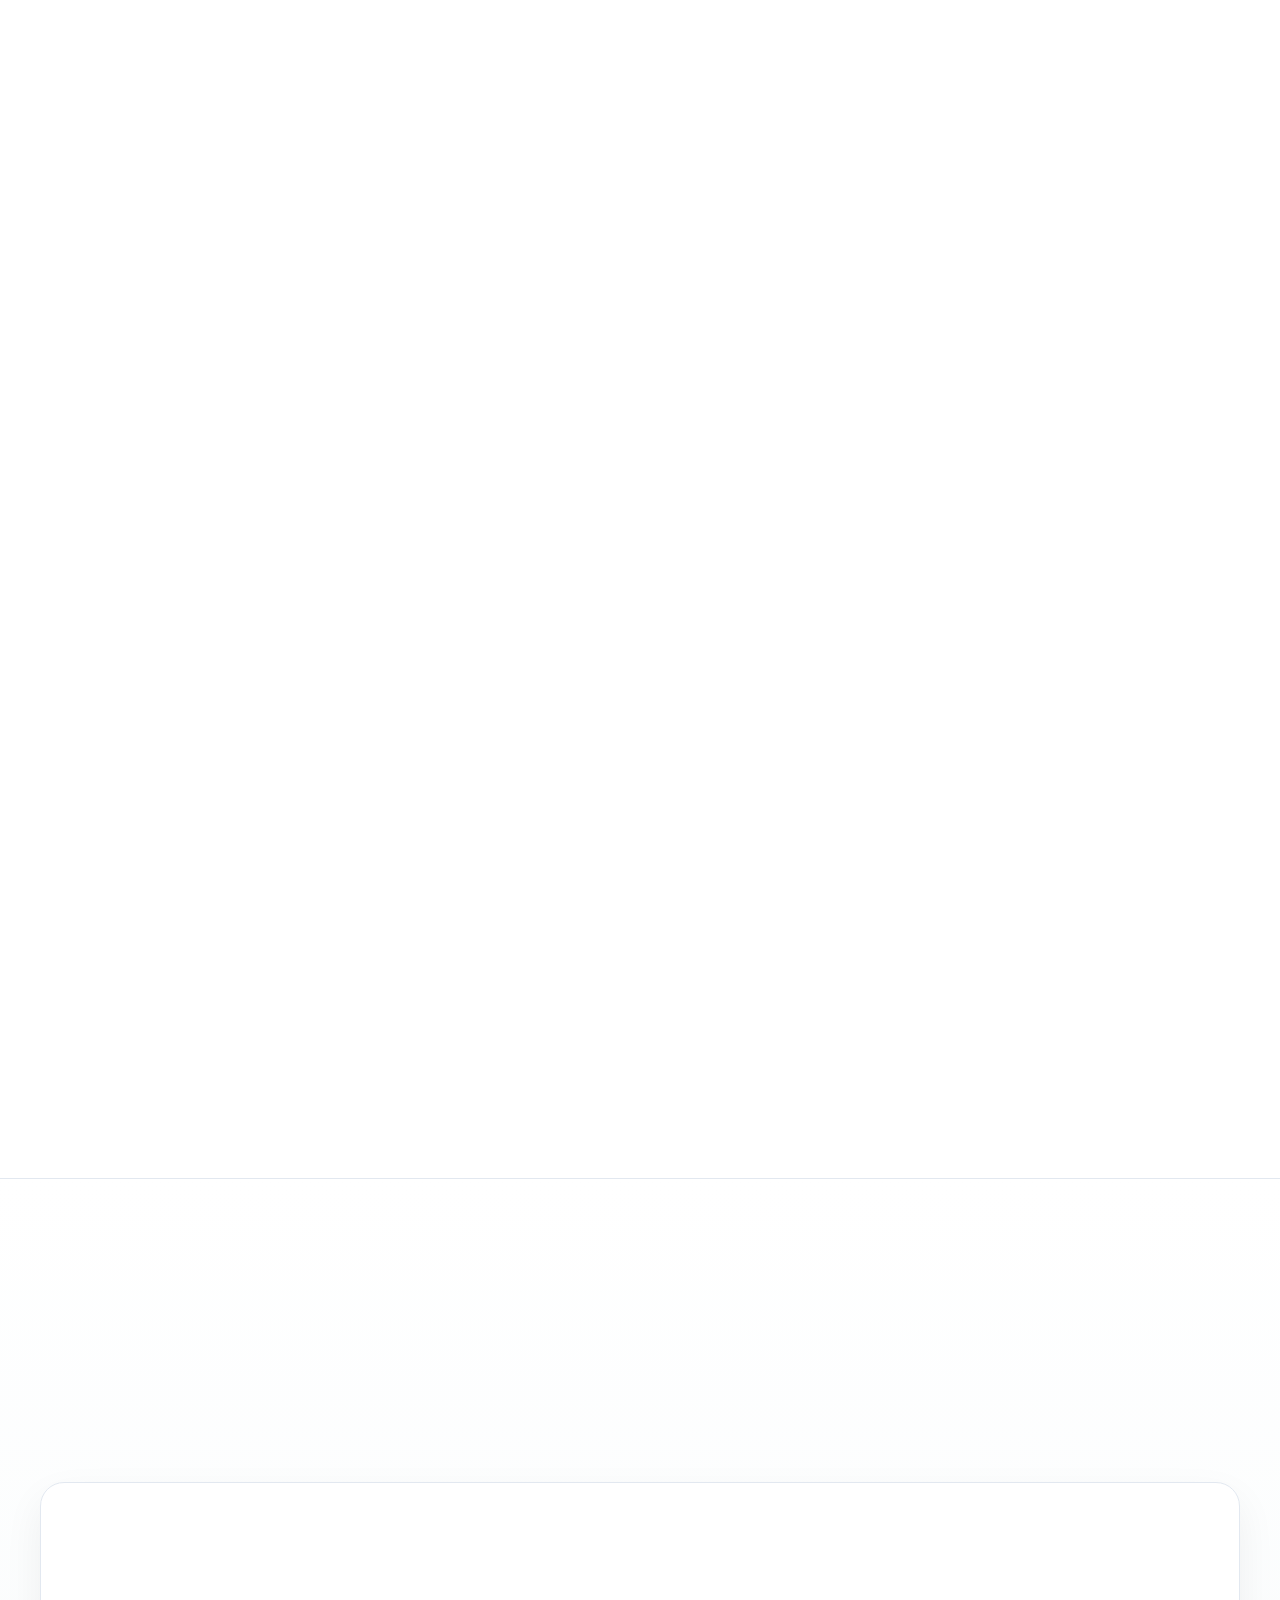
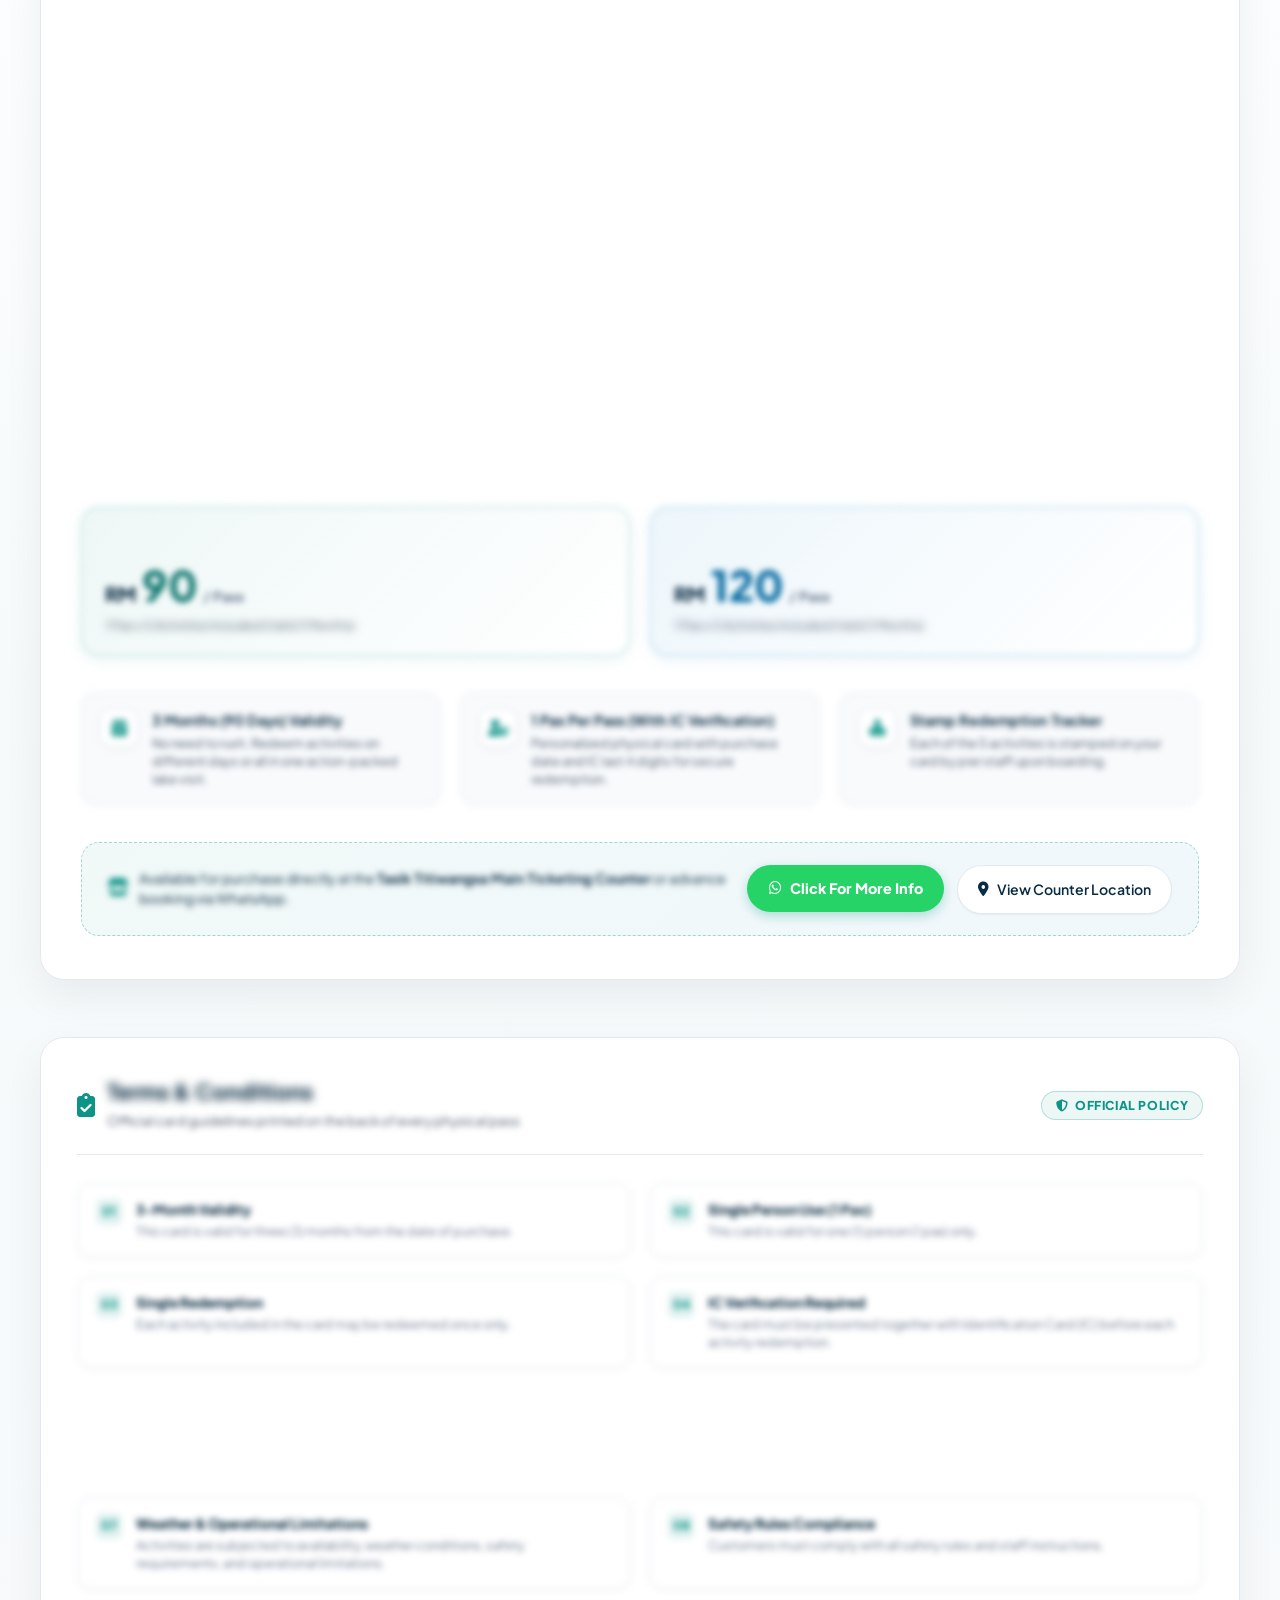
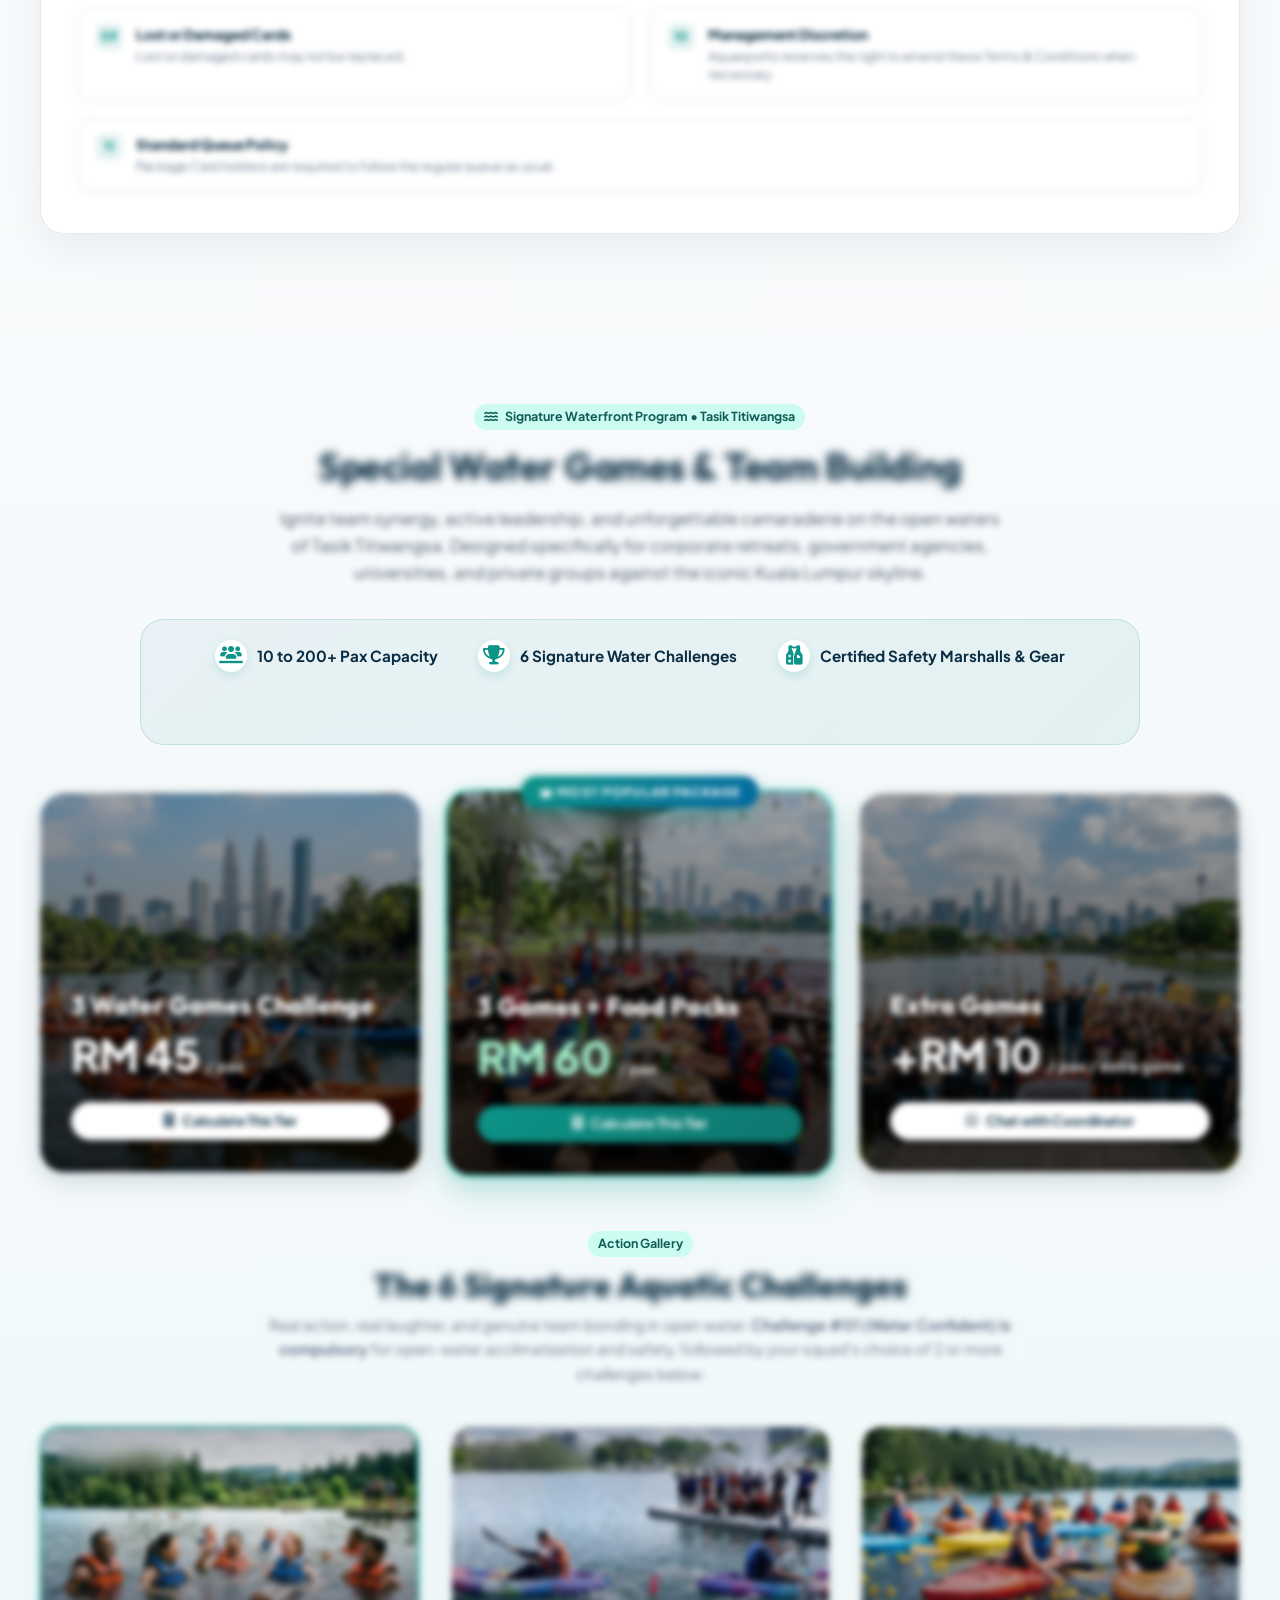
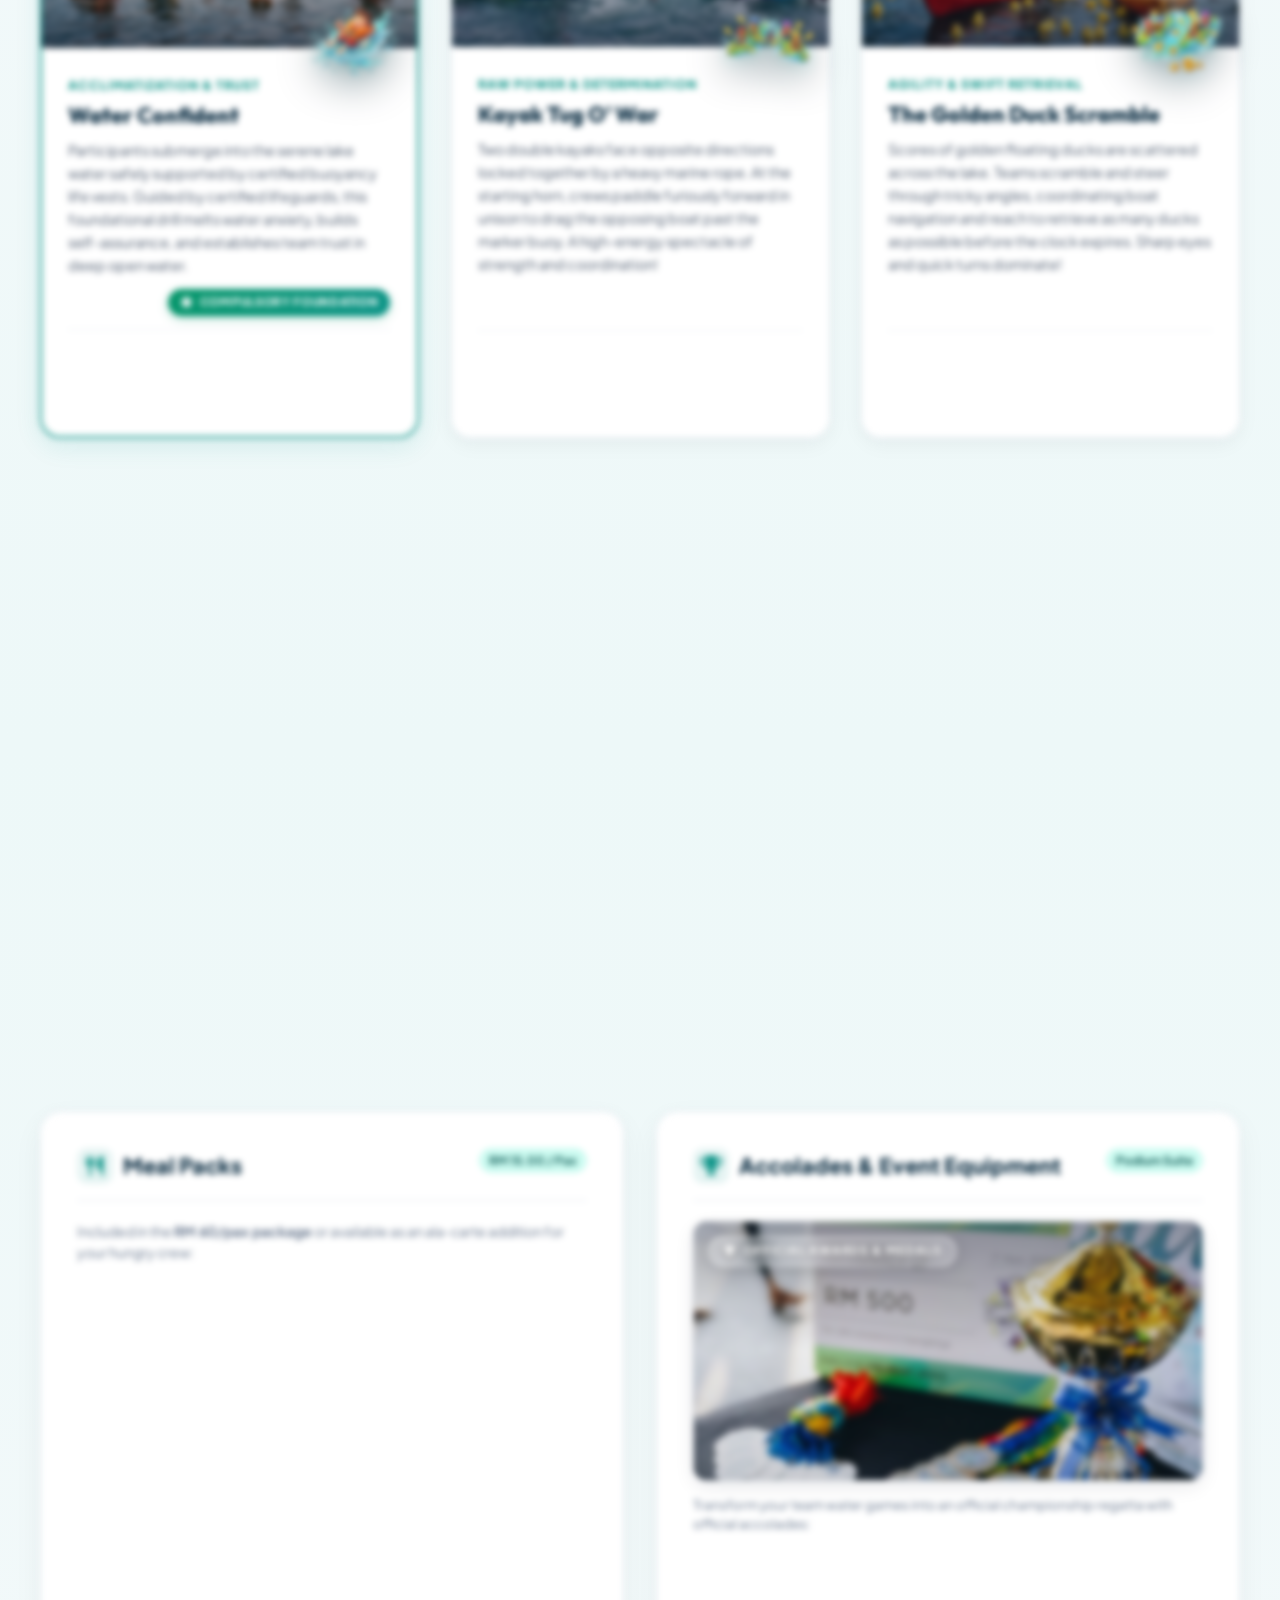
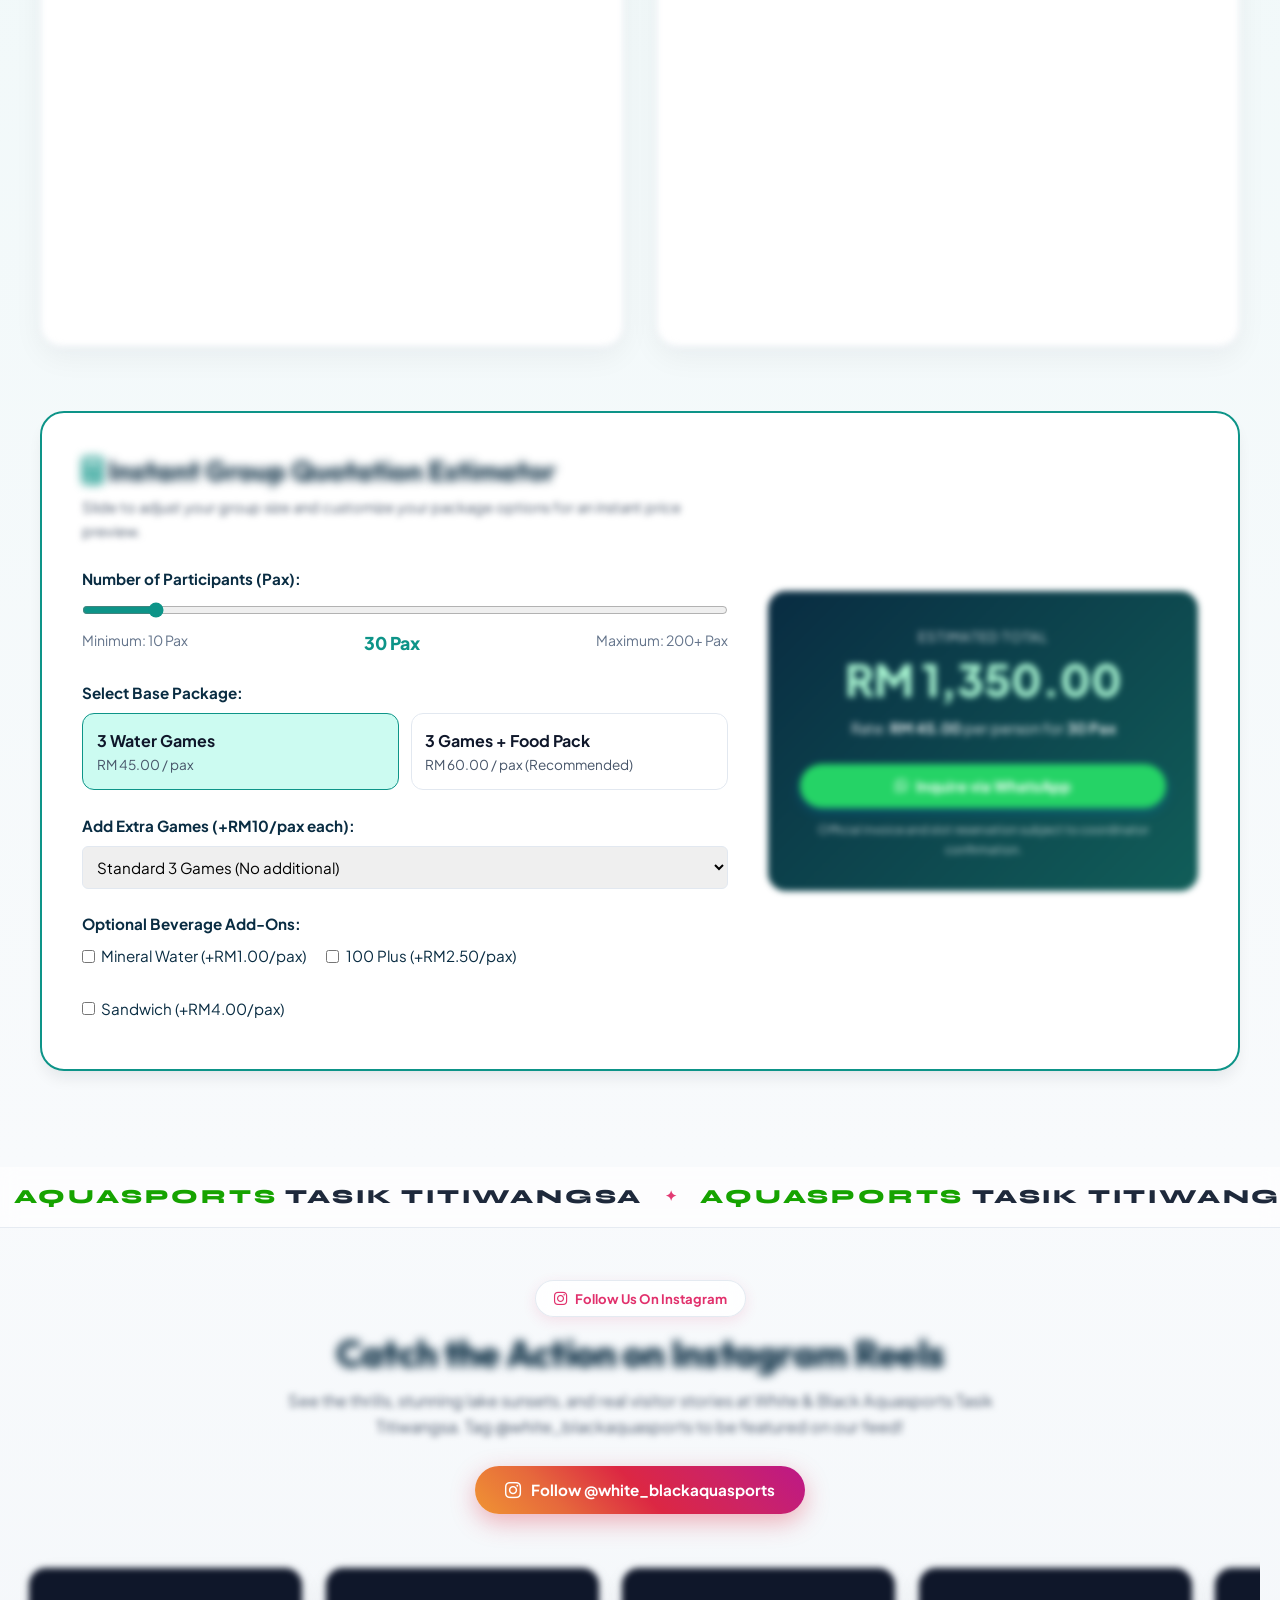
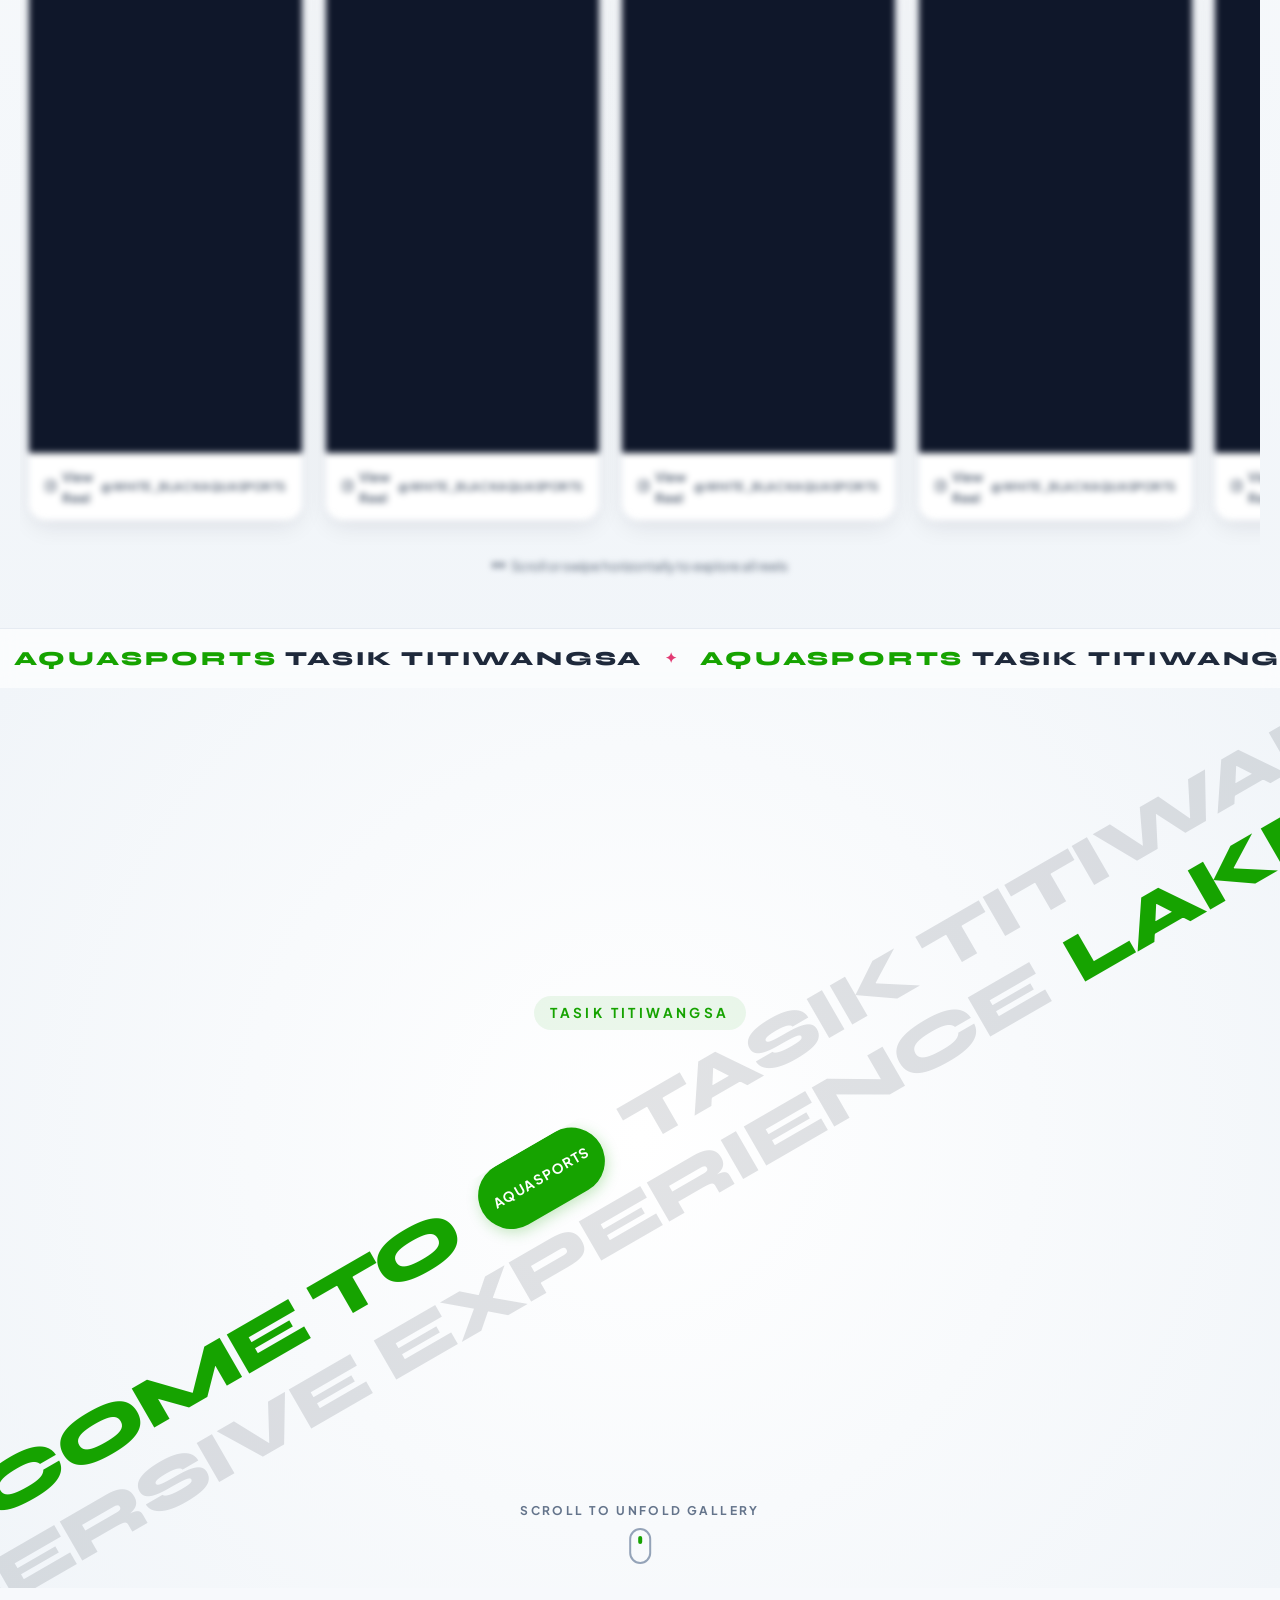
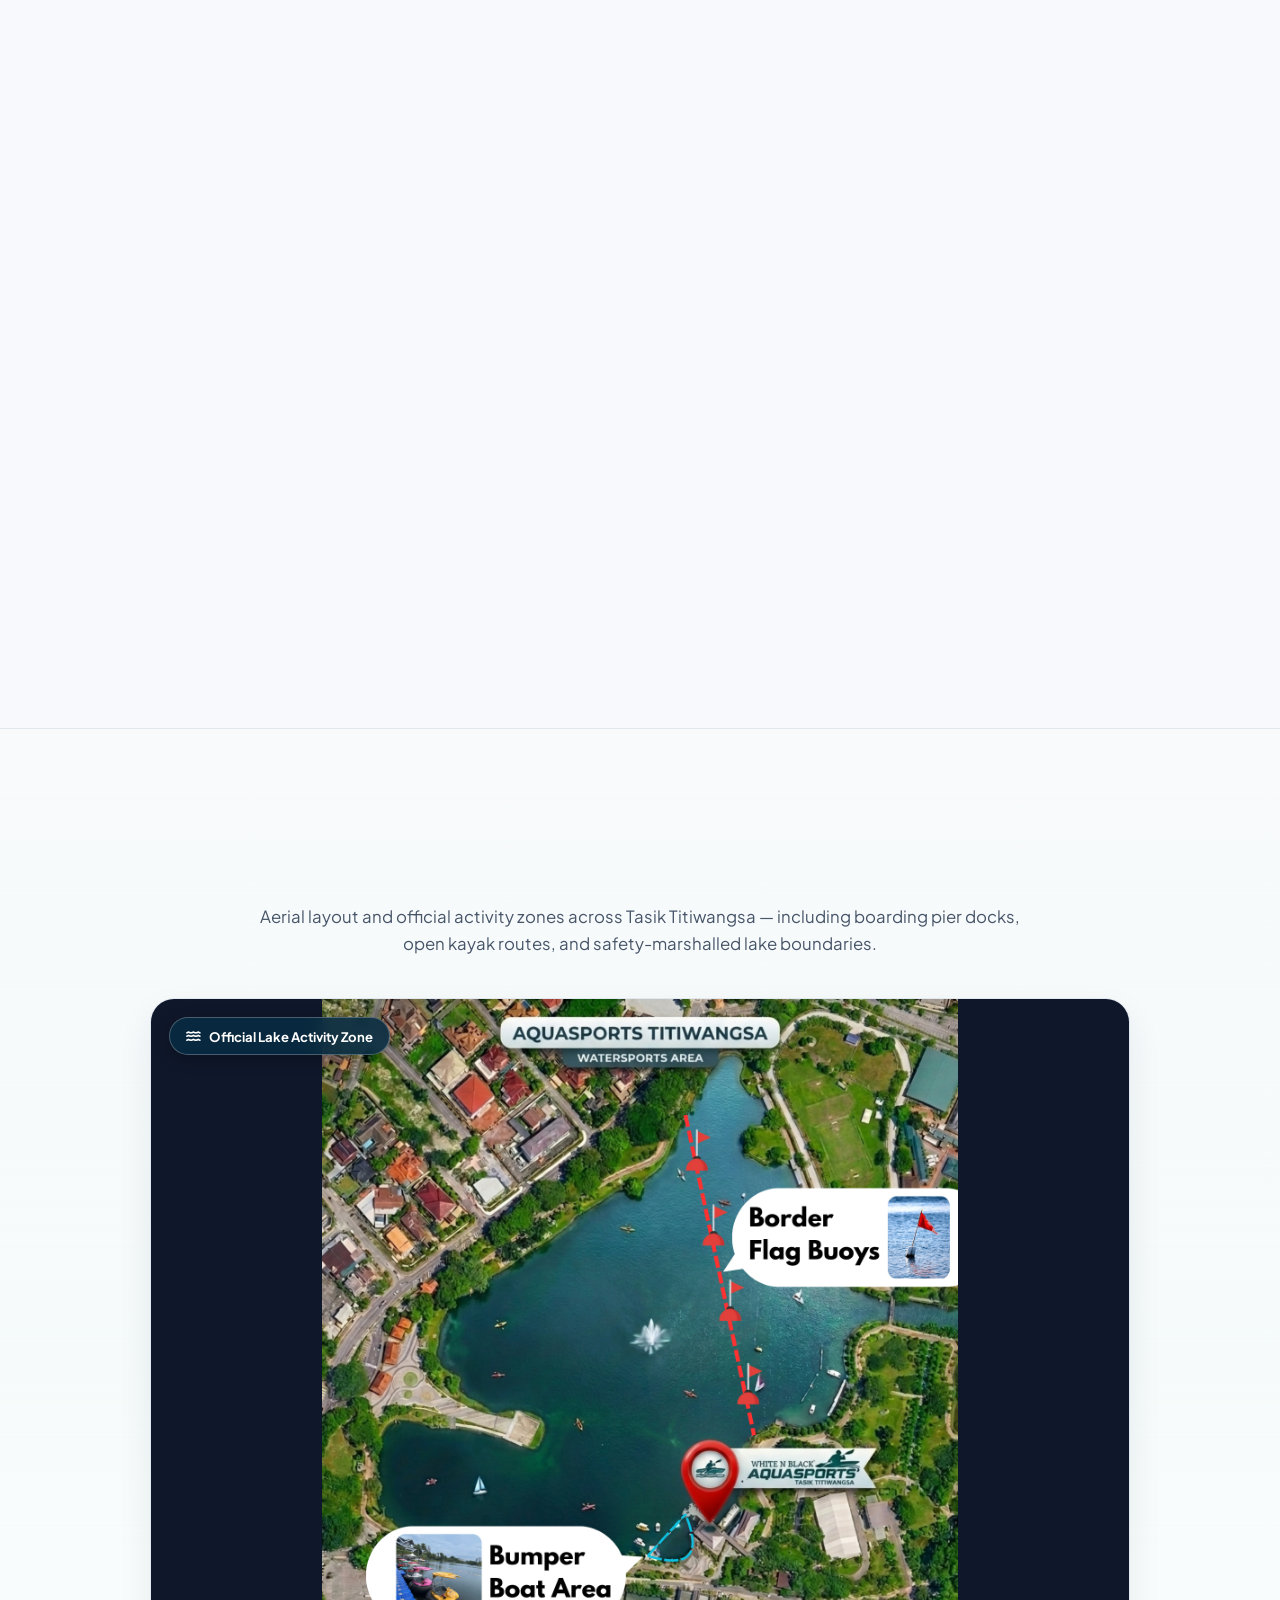
==== commit f01a8951: "Add files via upload" ====
--- a/aquasports-tasik-titiwangsa.html
+++ b/aquasports-tasik-titiwangsa.html
@@ -24,7 +24,7 @@
   <link rel="stylesheet" href="https://cdnjs.cloudflare.com/ajax/libs/font-awesome/6.5.1/css/all.min.css">
 
   <!-- Core Stylesheet -->
-  <link rel="stylesheet" href="style.css?v=53">
+  <link rel="stylesheet" href="style.css?v=66">
 </head>
 
 <body class="splash-screen-active anim-waiting-splash">
@@ -411,11 +411,532 @@
                   target="_blank" rel="noopener noreferrer" class="btn btn-emerald btn-sm btn-crystal-cta">
                   <i class="fa-brands fa-whatsapp"></i> Reserve via WhatsApp
                 </a>
-                <a href="tel:0109207753" class="btn btn-secondary btn-sm">
-                  <i class="fa-solid fa-phone"></i> Call 010-920-7753
-                </a>
-              </div>
-
+                <button type="button" class="btn btn-sm btn-crystal-toggle" id="btnToggleCrystalPackages"
+                  aria-expanded="false" aria-controls="crystalPackagesExpandable">
+                  <i class="fa-solid fa-utensils"></i> <span id="crystalToggleBtnText">View Package</span> <i
+                    class="fa-solid fa-chevron-down crystal-toggle-chevron"></i>
+                </button>
+              </div>
+
+            </div>
+          </div>
+
+          <!-- Expandable Crystal Dome Packages & Food/Deco Showcase -->
+          <div class="crystal-packages-expandable" id="crystalPackagesExpandable">
+            <div class="crystal-pkg-divider">
+              <span class="crystal-pkg-divider-line"></span>
+              <span class="crystal-pkg-divider-badge"><i class="fa-solid fa-gem"></i> Dining &amp; Celebration Packages</span>
+              <span class="crystal-pkg-divider-line"></span>
+            </div>
+
+            <!-- Food, Drinks & Deco Visual Gallery -->
+            <div class="crystal-gallery-section">
+              <div class="crystal-section-intro">
+                <h3 class="crystal-intro-title">Waterfront Ambience, Gourmet Dining &amp; Bespoke Styling</h3>
+                <p class="crystal-intro-desc">
+                  Step inside our private VIP floating dome overlooking Tasik Titiwangsa. Complete with personalized celebration table settings, fairy candlelights, prime cuts, artisan cakes, and refreshing mocktails.
+                </p>
+              </div>
+
+              <!-- 1-Line Infinite Marquee Carousel (Moving Right) -->
+              <div class="crystal-food-marquee-wrap">
+                <div class="crystal-food-marquee-track crystal-food-marquee-right">
+                  <!-- SET 1 -->
+                  <div class="crystal-food-marquee-group">
+                    <!-- 1. Table Deco 1 -->
+                    <div class="food-deco-card" data-full="image/tableDeco1.jpg">
+                      <div class="food-deco-img-box">
+                        <img src="image/tableDeco1.jpg" alt="Crystal Dome Table Decoration &amp; Daylight Lake View" loading="lazy">
+                        <button type="button" class="food-deco-zoom-btn" aria-label="Zoom Photo"><i class="fa-solid fa-magnifying-glass-plus"></i></button>
+                      </div>
+                      <div class="food-deco-caption">
+                        <h4>Lakeside Table Styling</h4>
+                        <p>Celebration cushions, fresh floral centerpieces &amp; crystal lake reflection.</p>
+                      </div>
+                    </div>
+
+                    <!-- 2. Table Deco 2 -->
+                    <div class="food-deco-card" data-full="image/tableDeco2.jpg">
+                      <div class="food-deco-img-box">
+                        <img src="image/tableDeco2.jpg" alt="Crystal Dome Romantic Evening Setup" loading="lazy">
+                        <button type="button" class="food-deco-zoom-btn" aria-label="Zoom Photo"><i class="fa-solid fa-magnifying-glass-plus"></i></button>
+                      </div>
+                      <div class="food-deco-caption">
+                        <h4>Candlelight &amp; Fairy Lights</h4>
+                        <p>Enchanting night glow, romantic bouquets &amp; bespoke celebration cards.</p>
+                      </div>
+                    </div>
+
+                    <!-- 3. Beef Wellington -->
+                    <div class="food-deco-card" data-full="image/beefWillington.jpg">
+                      <div class="food-deco-img-box">
+                        <img src="image/beefWillington.jpg" alt="Signature Beef Wellington in Golden Lattice Pastry" loading="lazy">
+                        <button type="button" class="food-deco-zoom-btn" aria-label="Zoom Photo"><i class="fa-solid fa-magnifying-glass-plus"></i></button>
+                      </div>
+                      <div class="food-deco-caption">
+                        <h4>Signature Beef Wellington</h4>
+                        <p>Prime tenderloin baked in crispy golden lattice pastry with potato salad &amp; rich gravy.</p>
+                      </div>
+                    </div>
+
+                    <!-- 4. Tomahawk 1.5kg -->
+                    <div class="food-deco-card" data-full="image/tomahawk.jpg">
+                      <div class="food-deco-img-box">
+                        <img src="image/tomahawk.jpg" alt="Signature 1.5kg Tomahawk Steak Carved Tableside" loading="lazy">
+                        <button type="button" class="food-deco-zoom-btn" aria-label="Zoom Photo"><i class="fa-solid fa-magnifying-glass-plus"></i></button>
+                      </div>
+                      <div class="food-deco-caption">
+                        <h4>Signature Tomahawk (1.5 kg)</h4>
+                        <p>Juicy marbled prime cut carved tableside with herb garnishes, bread &amp; roasted tomatoes.</p>
+                      </div>
+                    </div>
+
+                    <!-- 5. Main Courses -->
+                    <div class="food-deco-card" data-full="image/mainCourses.jpg">
+                      <div class="food-deco-img-box">
+                        <img src="image/mainCourses.jpg" alt="Culinary Main Courses Variety" loading="lazy">
+                        <button type="button" class="food-deco-zoom-btn" aria-label="Zoom Photo"><i class="fa-solid fa-magnifying-glass-plus"></i></button>
+                      </div>
+                      <div class="food-deco-caption">
+                        <h4>Chef's Main Courses</h4>
+                        <p>Spaghetti aglio olio, grilled chicken chop, crispy fried chicken &amp; gourmet burgers.</p>
+                      </div>
+                    </div>
+
+                    <!-- 6. Mojito -->
+                    <div class="food-deco-card" data-full="image/mojito.jpg">
+                      <div class="food-deco-img-box">
+                        <img src="image/mojito.jpg" alt="Signature Strawberry Mojito Mocktail" loading="lazy">
+                        <button type="button" class="food-deco-zoom-btn" aria-label="Zoom Photo"><i class="fa-solid fa-magnifying-glass-plus"></i></button>
+                      </div>
+                      <div class="food-deco-caption">
+                        <h4>Signature Mojito Mocktails</h4>
+                        <p>Refreshing strawberry &amp; wildberry coolers blended with fresh mint and sparkling soda.</p>
+                      </div>
+                    </div>
+
+                    <!-- 7. Bento Cake -->
+                    <div class="food-deco-card" data-full="image/bentoCake.jpg">
+                      <div class="food-deco-img-box">
+                        <img src="image/bentoCake.jpg" alt="Customized Celebration Bento Cake" loading="lazy">
+                        <button type="button" class="food-deco-zoom-btn" aria-label="Zoom Photo"><i class="fa-solid fa-magnifying-glass-plus"></i></button>
+                      </div>
+                      <div class="food-deco-caption">
+                        <h4>Custom Celebration Bento Cake</h4>
+                        <p>Included in Platinum Packages with personalized message lettering &amp; fresh berries.</p>
+                      </div>
+                    </div>
+
+                    <!-- 8. Slice Cake -->
+                    <div class="food-deco-card" data-full="image/sliceCake.jpg">
+                      <div class="food-deco-img-box">
+                        <img src="image/sliceCake.jpg" alt="Artisan Slice Cakes with Custom Messages" loading="lazy">
+                        <button type="button" class="food-deco-zoom-btn" aria-label="Zoom Photo"><i class="fa-solid fa-magnifying-glass-plus"></i></button>
+                      </div>
+                      <div class="food-deco-caption">
+                        <h4>Artisan Slice Cake Plates</h4>
+                        <p>American chocolate, tiramisu &amp; blueberry cheesecake served with sweet plate art.</p>
+                      </div>
+                    </div>
+                  </div>
+
+                  <!-- SET 2 (Duplicate for seamless infinite marquee loop to the right) -->
+                  <div class="crystal-food-marquee-group" aria-hidden="true">
+                    <!-- 1. Table Deco 1 -->
+                    <div class="food-deco-card" data-full="image/tableDeco1.jpg">
+                      <div class="food-deco-img-box">
+                        <img src="image/tableDeco1.jpg" alt="Crystal Dome Table Decoration &amp; Daylight Lake View" loading="lazy">
+                        <button type="button" class="food-deco-zoom-btn" aria-label="Zoom Photo"><i class="fa-solid fa-magnifying-glass-plus"></i></button>
+                      </div>
+                      <div class="food-deco-caption">
+                        <h4>Lakeside Table Styling</h4>
+                        <p>Celebration cushions, fresh floral centerpieces &amp; crystal lake reflection.</p>
+                      </div>
+                    </div>
+
+                    <!-- 2. Table Deco 2 -->
+                    <div class="food-deco-card" data-full="image/tableDeco2.jpg">
+                      <div class="food-deco-img-box">
+                        <img src="image/tableDeco2.jpg" alt="Crystal Dome Romantic Evening Setup" loading="lazy">
+                        <button type="button" class="food-deco-zoom-btn" aria-label="Zoom Photo"><i class="fa-solid fa-magnifying-glass-plus"></i></button>
+                      </div>
+                      <div class="food-deco-caption">
+                        <h4>Candlelight &amp; Fairy Lights</h4>
+                        <p>Enchanting night glow, romantic bouquets &amp; bespoke celebration cards.</p>
+                      </div>
+                    </div>
+
+                    <!-- 3. Beef Wellington -->
+                    <div class="food-deco-card" data-full="image/beefWillington.jpg">
+                      <div class="food-deco-img-box">
+                        <img src="image/beefWillington.jpg" alt="Signature Beef Wellington in Golden Lattice Pastry" loading="lazy">
+                        <button type="button" class="food-deco-zoom-btn" aria-label="Zoom Photo"><i class="fa-solid fa-magnifying-glass-plus"></i></button>
+                      </div>
+                      <div class="food-deco-caption">
+                        <h4>Signature Beef Wellington</h4>
+                        <p>Prime tenderloin baked in crispy golden lattice pastry with potato salad &amp; rich gravy.</p>
+                      </div>
+                    </div>
+
+                    <!-- 4. Tomahawk 1.5kg -->
+                    <div class="food-deco-card" data-full="image/tomahawk.jpg">
+                      <div class="food-deco-img-box">
+                        <img src="image/tomahawk.jpg" alt="Signature 1.5kg Tomahawk Steak Carved Tableside" loading="lazy">
+                        <button type="button" class="food-deco-zoom-btn" aria-label="Zoom Photo"><i class="fa-solid fa-magnifying-glass-plus"></i></button>
+                      </div>
+                      <div class="food-deco-caption">
+                        <h4>Signature Tomahawk (1.5 kg)</h4>
+                        <p>Juicy marbled prime cut carved tableside with herb garnishes, bread &amp; roasted tomatoes.</p>
+                      </div>
+                    </div>
+
+                    <!-- 5. Main Courses -->
+                    <div class="food-deco-card" data-full="image/mainCourses.jpg">
+                      <div class="food-deco-img-box">
+                        <img src="image/mainCourses.jpg" alt="Culinary Main Courses Variety" loading="lazy">
+                        <button type="button" class="food-deco-zoom-btn" aria-label="Zoom Photo"><i class="fa-solid fa-magnifying-glass-plus"></i></button>
+                      </div>
+                      <div class="food-deco-caption">
+                        <h4>Chef's Main Courses</h4>
+                        <p>Spaghetti aglio olio, grilled chicken chop, crispy fried chicken &amp; gourmet burgers.</p>
+                      </div>
+                    </div>
+
+                    <!-- 6. Mojito -->
+                    <div class="food-deco-card" data-full="image/mojito.jpg">
+                      <div class="food-deco-img-box">
+                        <img src="image/mojito.jpg" alt="Signature Strawberry Mojito Mocktail" loading="lazy">
+                        <button type="button" class="food-deco-zoom-btn" aria-label="Zoom Photo"><i class="fa-solid fa-magnifying-glass-plus"></i></button>
+                      </div>
+                      <div class="food-deco-caption">
+                        <h4>Signature Mojito Mocktails</h4>
+                        <p>Refreshing strawberry &amp; wildberry coolers blended with fresh mint and sparkling soda.</p>
+                      </div>
+                    </div>
+
+                    <!-- 7. Bento Cake -->
+                    <div class="food-deco-card" data-full="image/bentoCake.jpg">
+                      <div class="food-deco-img-box">
+                        <img src="image/bentoCake.jpg" alt="Customized Celebration Bento Cake" loading="lazy">
+                        <button type="button" class="food-deco-zoom-btn" aria-label="Zoom Photo"><i class="fa-solid fa-magnifying-glass-plus"></i></button>
+                      </div>
+                      <div class="food-deco-caption">
+                        <h4>Custom Celebration Bento Cake</h4>
+                        <p>Included in Platinum Packages with personalized message lettering &amp; fresh berries.</p>
+                      </div>
+                    </div>
+
+                    <!-- 8. Slice Cake -->
+                    <div class="food-deco-card" data-full="image/sliceCake.jpg">
+                      <div class="food-deco-img-box">
+                        <img src="image/sliceCake.jpg" alt="Artisan Slice Cakes with Custom Messages" loading="lazy">
+                        <button type="button" class="food-deco-zoom-btn" aria-label="Zoom Photo"><i class="fa-solid fa-magnifying-glass-plus"></i></button>
+                      </div>
+                      <div class="food-deco-caption">
+                        <h4>Artisan Slice Cake Plates</h4>
+                        <p>American chocolate, tiramisu &amp; blueberry cheesecake served with sweet plate art.</p>
+                      </div>
+                    </div>
+                  </div>
+                </div>
+              </div>
+            </div>
+
+            <!-- The 5 Packages Section -->
+            <div class="crystal-packages-list-section">
+              <div class="crystal-section-intro">
+                <h3 class="crystal-intro-title">Choose Your Celebration Package</h3>
+                <p class="crystal-intro-desc">
+                  Select from our 5 curated VIP dome dining packages. All bookings include exclusive dome access, bespoke decor, and dedicated waterfront hosting.
+                </p>
+                <!-- All Packages Overview Specs (Duration & Capacity) -->
+                <div class="crystal-all-pkg-specs">
+                  <span class="crystal-specs-label"><i class="fa-solid fa-gem"></i> All Packages:</span>
+                  <div class="crystal-specs-item">
+                    <i class="fa-regular fa-clock"></i>
+                    <span><strong>Duration :</strong> 1 hour 30 minutes</span>
+                  </div>
+                  <span class="crystal-specs-dot">&bull;</span>
+                  <div class="crystal-specs-item">
+                    <i class="fa-solid fa-user-group"></i>
+                    <span><strong>Capacity :</strong> 2 pax</span>
+                  </div>
+                </div>
+              </div>
+
+              <!-- Packages Grid (5 Cards) -->
+              <div class="crystal-pkg-deck">
+
+                <!-- Package 1: Basic Package -->
+                <div class="crystal-pkg-card">
+                  <div>
+                    <div class="pkg-header-row">
+                      <span class="pkg-pax-badge">1 Pax Base</span>
+                    </div>
+                    <h4 class="pkg-title">Rose &amp; Jack Basic Package</h4>
+                    <p class="pkg-lead">Ideal for personalized solo celebrations or flexible modular bookings.</p>
+
+                    <!-- Flyer Preview (Clickable to zoom) -->
+                    <div class="pkg-flyer-thumb-box" data-full="image/BASIC PACKAGE.png" title="Click to view full flyer menu">
+                      <img src="image/BASIC PACKAGE.png" alt="Rose &amp; Jack Basic Package Flyer" loading="lazy">
+                      <div class="pkg-flyer-overlay">
+                        <span><i class="fa-solid fa-magnifying-glass-plus"></i> View Full Menu</span>
+                      </div>
+                    </div>
+
+                    <div class="pkg-menu-breakdown">
+                      <div class="pkg-menu-item">
+                        <i class="fa-solid fa-utensils"></i>
+                        <div>
+                          <strong>Main Courses (Choose 1):</strong>
+                          <span>Crispy Fried Chicken, Grilled Chicken, Chicken Parmigiana, Spaghetti Aglio Olio Chicken, Spaghetti Aglio Olio Beef, Spaghetti Butter Chicken, Crispy Chicken Burger, W&amp;B Nachos, Crispy Chicken Wings.</span>
+                        </div>
+                      </div>
+                      <div class="pkg-menu-item">
+                        <i class="fa-solid fa-mug-hot"></i>
+                        <div>
+                          <strong>Drinks (Choose 1):</strong>
+                          <span>Latte, Orange, Apple, Cappuccino, Americano, Flat White, Honey Lemonade, Lemon Tea Deluxe, Chocolate, Strawberry Mojito, Wildberry Mojito, Gourmet Teas.</span>
+                        </div>
+                      </div>
+                      <div class="pkg-menu-item">
+                        <i class="fa-solid fa-cake-candles"></i>
+                        <div>
+                          <strong>Desserts:</strong>
+                          <span>1 Slice Cake (American Chocolate, Tiramisu, or Blueberry Cheese Cake based on availability).</span>
+                        </div>
+                      </div>
+                    </div>
+                  </div>
+
+                  <a href="https://wa.me/60109207753?text=Hi%20White%20%26%20Black%20Lakeside%2C%20I%20would%20like%20to%20inquire%20and%20book%20the%20Rose%20%26%20Jack%20Basic%20Package%20for%20Crystal%20Dome!"
+                    target="_blank" rel="noopener noreferrer" class="btn btn-emerald btn-pkg-book">
+                    <i class="fa-brands fa-whatsapp"></i> Inquire Basic Package
+                  </a>
+                </div>
+
+                <!-- Package 2: Premium Package - Beef Wellington -->
+                <div class="crystal-pkg-card">
+                  <div>
+                    <div class="pkg-header-row">
+                      <span class="pkg-pax-badge">2 Pax</span>
+                    </div>
+                    <h4 class="pkg-title">Rose &amp; Jack Premium &bull; Beef Wellington</h4>
+                    <p class="pkg-lead">Gourmet Beef Wellington centerpiece designed for romantic couples.</p>
+
+                    <!-- Flyer Preview -->
+                    <div class="pkg-flyer-thumb-box" data-full="image/PREMIUM PACKAGE - BEEF WELLINGTON.png" title="Click to view full flyer menu">
+                      <img src="image/PREMIUM PACKAGE - BEEF WELLINGTON.png" alt="Rose &amp; Jack Premium Beef Wellington Flyer" loading="lazy">
+                      <div class="pkg-flyer-overlay">
+                        <span><i class="fa-solid fa-magnifying-glass-plus"></i> View Full Menu</span>
+                      </div>
+                    </div>
+
+                    <div class="pkg-menu-breakdown">
+                      <div class="pkg-menu-item">
+                        <i class="fa-solid fa-star"></i>
+                        <div>
+                          <strong>Special Entr&eacute;e:</strong>
+                          <span>Signature Beef Wellington (2 Pax sharing portion).</span>
+                        </div>
+                      </div>
+                      <div class="pkg-menu-item">
+                        <i class="fa-solid fa-mug-hot"></i>
+                        <div>
+                          <strong>Drinks (Choose 2 for 2 pax):</strong>
+                          <span>Latte, Orange, Apple, Cappuccino, Americano, Flat White, Honey Lemonade, Lemon Tea Deluxe, Chocolate, Strawberry Mojito, Wildberry Mojito, Hot Teas.</span>
+                        </div>
+                      </div>
+                      <div class="pkg-menu-item">
+                        <i class="fa-solid fa-cake-candles"></i>
+                        <div>
+                          <strong>Desserts:</strong>
+                          <span>1 Celebratory Slice Cake with custom plate lettering.</span>
+                        </div>
+                      </div>
+                    </div>
+                  </div>
+
+                  <a href="https://wa.me/60109207753?text=Hi%20White%20%26%20Black%20Lakeside%2C%20I%20would%20like%20to%20inquire%20and%20book%20the%20Premium%20Beef%20Wellington%20Package%20for%20Crystal%20Dome!"
+                    target="_blank" rel="noopener noreferrer" class="btn btn-emerald btn-pkg-book">
+                    <i class="fa-brands fa-whatsapp"></i> Inquire Beef Wellington
+                  </a>
+                </div>
+
+                <!-- Package 3: Premium Package - Tomahawk -->
+                <div class="crystal-pkg-card">
+                  <div>
+                    <div class="pkg-header-row">
+                      <span class="pkg-pax-badge">2 Pax</span>
+                    </div>
+                    <h4 class="pkg-title">Rose &amp; Jack Premium &bull; Tomahawk</h4>
+                    <p class="pkg-lead">Epic prime Tomahawk feast with dramatic tableside carving.</p>
+
+                    <!-- Flyer Preview -->
+                    <div class="pkg-flyer-thumb-box" data-full="image/PREMIUM PACKAGE - TOMAHAWK.png" title="Click to view full flyer menu">
+                      <img src="image/PREMIUM PACKAGE - TOMAHAWK.png" alt="Rose &amp; Jack Premium Tomahawk Flyer" loading="lazy">
+                      <div class="pkg-flyer-overlay">
+                        <span><i class="fa-solid fa-magnifying-glass-plus"></i> View Full Menu</span>
+                      </div>
+                    </div>
+
+                    <div class="pkg-menu-breakdown">
+                      <div class="pkg-menu-item">
+                        <i class="fa-solid fa-star"></i>
+                        <div>
+                          <strong>Special Entr&eacute;e:</strong>
+                          <span>Signature Tomahawk 1.5 kg steak (price adjusted based on weight).</span>
+                        </div>
+                      </div>
+                      <div class="pkg-menu-item">
+                        <i class="fa-solid fa-mug-hot"></i>
+                        <div>
+                          <strong>Drinks (Choose 2 for 2 pax):</strong>
+                          <span>Choice of 2 handcrafted coffees, mojitos, chocolate or teas.</span>
+                        </div>
+                      </div>
+                      <div class="pkg-menu-item">
+                        <i class="fa-solid fa-cake-candles"></i>
+                        <div>
+                          <strong>Desserts:</strong>
+                          <span>1 Celebratory Slice Cake with custom plate lettering.</span>
+                        </div>
+                      </div>
+                    </div>
+                  </div>
+
+                  <a href="https://wa.me/60109207753?text=Hi%20White%20%26%20Black%20Lakeside%2C%20I%20would%20like%20to%20inquire%20and%20book%20the%20Premium%20Tomahawk%20Package%20for%20Crystal%20Dome!"
+                    target="_blank" rel="noopener noreferrer" class="btn btn-emerald btn-pkg-book">
+                    <i class="fa-brands fa-whatsapp"></i> Inquire Tomahawk
+                  </a>
+                </div>
+
+                <!-- Package 4: Platinum Package - Beef Wellington -->
+                <div class="crystal-pkg-card pkg-featured">
+                  <div>
+                    <div class="pkg-header-row">
+                      <span class="pkg-pax-badge">2 Pax VIP</span>
+                    </div>
+                    <h4 class="pkg-title">Rose &amp; Jack Platinum &bull; Beef Wellington</h4>
+                    <p class="pkg-lead">The complete VIP luxury banquet with custom Bento Cake &amp; extra mains.</p>
+
+                    <!-- Flyer Preview -->
+                    <div class="pkg-flyer-thumb-box" data-full="image/PLATINUM PACKAGE - BEEF WELLINGTON.png" title="Click to view full flyer menu">
+                      <img src="image/PLATINUM PACKAGE - BEEF WELLINGTON.png" alt="Rose &amp; Jack Platinum Beef Wellington Flyer" loading="lazy">
+                      <div class="pkg-flyer-overlay">
+                        <span><i class="fa-solid fa-magnifying-glass-plus"></i> View Full Menu</span>
+                      </div>
+                    </div>
+
+                    <div class="pkg-menu-breakdown">
+                      <div class="pkg-menu-item">
+                        <i class="fa-solid fa-crown"></i>
+                        <div>
+                          <strong>Special Entr&eacute;e:</strong>
+                          <span>Signature Beef Wellington (2 Pax).</span>
+                        </div>
+                      </div>
+                      <div class="pkg-menu-item">
+                        <i class="fa-solid fa-utensils"></i>
+                        <div>
+                          <strong>Main Courses (Choose 2 for 2 pax):</strong>
+                          <span>2 additional dishes from Crispy Chicken, Grilled Chicken, Pasta Aglio Olio, Butter Chicken, Burgers, or Nachos.</span>
+                        </div>
+                      </div>
+                      <div class="pkg-menu-item">
+                        <i class="fa-solid fa-mug-hot"></i>
+                        <div>
+                          <strong>Drinks (Choose 2 for 2 pax):</strong>
+                          <span>Choice of 2 handcrafted beverages or mojito mocktails.</span>
+                        </div>
+                      </div>
+                      <div class="pkg-menu-item">
+                        <i class="fa-solid fa-cake-candles"></i>
+                        <div>
+                          <strong>VIP Celebration Dessert:</strong>
+                          <span>Exclusive personalized Bento Cake with custom birthday or anniversary message!</span>
+                        </div>
+                      </div>
+                    </div>
+                  </div>
+
+                  <a href="https://wa.me/60109207753?text=Hi%20White%20%26%20Black%20Lakeside%2C%20I%20would%20like%20to%20inquire%20and%20book%20the%20Platinum%20Beef%20Wellington%20Package%20for%20Crystal%20Dome!"
+                    target="_blank" rel="noopener noreferrer" class="btn btn-emerald btn-pkg-book">
+                    <i class="fa-brands fa-whatsapp"></i> Inquire Platinum Beef Wellington
+                  </a>
+                </div>
+
+                <!-- Package 5: Platinum Package - Tomahawk -->
+                <div class="crystal-pkg-card pkg-featured">
+                  <div>
+                    <div class="pkg-header-row">
+                      <span class="pkg-pax-badge">2 Pax VIP</span>
+                    </div>
+                    <h4 class="pkg-title">Rose &amp; Jack Platinum &bull; Tomahawk</h4>
+                    <p class="pkg-lead">The pinnacle of waterfront luxury: 1.5kg Tomahawk + 2 Mains + Bento Cake.</p>
+
+                    <!-- Flyer Preview -->
+                    <div class="pkg-flyer-thumb-box" data-full="image/PLATINUM PACKAGE - TOMAHAWK.png" title="Click to view full flyer menu">
+                      <img src="image/PLATINUM PACKAGE - TOMAHAWK.png" alt="Rose &amp; Jack Platinum Tomahawk Flyer" loading="lazy">
+                      <div class="pkg-flyer-overlay">
+                        <span><i class="fa-solid fa-magnifying-glass-plus"></i> View Full Menu</span>
+                      </div>
+                    </div>
+
+                    <div class="pkg-menu-breakdown">
+                      <div class="pkg-menu-item">
+                        <i class="fa-solid fa-crown"></i>
+                        <div>
+                          <strong>Special Entr&eacute;e:</strong>
+                          <span>Signature Tomahawk 1.5 kg steak carved tableside.</span>
+                        </div>
+                      </div>
+                      <div class="pkg-menu-item">
+                        <i class="fa-solid fa-utensils"></i>
+                        <div>
+                          <strong>Main Courses (Choose 2 for 2 pax):</strong>
+                          <span>2 additional dishes from Crispy Chicken, Grilled Chicken, Pasta Aglio Olio, Butter Chicken, Burgers, or Nachos.</span>
+                        </div>
+                      </div>
+                      <div class="pkg-menu-item">
+                        <i class="fa-solid fa-mug-hot"></i>
+                        <div>
+                          <strong>Drinks (Choose 2 for 2 pax):</strong>
+                          <span>Choice of 2 handcrafted beverages or mojito mocktails.</span>
+                        </div>
+                      </div>
+                      <div class="pkg-menu-item">
+                        <i class="fa-solid fa-cake-candles"></i>
+                        <div>
+                          <strong>VIP Celebration Dessert:</strong>
+                          <span>Exclusive personalized Bento Cake with custom celebration message!</span>
+                        </div>
+                      </div>
+                    </div>
+                  </div>
+
+                  <a href="https://wa.me/60109207753?text=Hi%20White%20%26%20Black%20Lakeside%2C%20I%20would%20like%20to%20inquire%20and%20book%20the%20Platinum%20Tomahawk%20Package%20for%20Crystal%20Dome!"
+                    target="_blank" rel="noopener noreferrer" class="btn btn-emerald btn-pkg-book">
+                    <i class="fa-brands fa-whatsapp"></i> Inquire Platinum Tomahawk
+                  </a>
+                </div>
+
+              </div>
+            </div>
+
+            <!-- Booking Callout Note -->
+            <div class="crystal-pkg-booking-note">
+              <div class="crystal-pkg-note-text">
+                <i class="fa-solid fa-calendar-check"></i>
+                <div>
+                  <strong>Advance Reservation Required:</strong>
+                  <span>Crystal Dome dining slots are strictly limited to ensure an exclusive VIP ambiance. We recommend booking at least 24&ndash;48 hours in advance.</span>
+                </div>
+              </div>
+              <a href="https://wa.me/60109207753?text=Hi%20White%20%26%20Black%20Lakeside%2C%20I%20would%20like%20to%20inquire%20and%20reserve%20a%20Crystal%20Dome%20package%20at%20Tasik%20Titiwangsa!"
+                target="_blank" rel="noopener noreferrer" class="btn btn-emerald btn-sm">
+                <i class="fa-brands fa-whatsapp"></i> Chat With Reservation Team
+              </a>
             </div>
           </div>
         </div>
@@ -781,6 +1302,280 @@
                   <span class="tier-val price-dynamic" data-citizen="RM 50 / boat" data-non-citizen="RM 60 / boat">RM 50
                     / boat</span>
                 </div>
+              </div>
+            </div>
+          </div>
+        </div>
+      </div>
+    </section>
+
+    <!-- All Activities Pass Section with Interactive 3D Flipping Card -->
+    <section class="all-pass-detail-section" id="all-activities-pass">
+      <div class="container">
+        <!-- Section Header -->
+        <div class="section-head text-center" style="margin-bottom: 2.5rem;">
+          <span class="location-badge-pill badge-titiwangsa"
+            style="margin-bottom:0.75rem; display:inline-flex; align-items:center; gap:0.45rem;">
+            <i class="fa-solid fa-ticket"></i> All-In-One Value Pass • Tasik Titiwangsa
+          </span>
+          <h2 class="section-title">All Activities Pass</h2>
+          <p class="section-subtitle">
+            Unlock the ultimate lake experience! Enjoy all 5 signature water activities at Tasik Titiwangsa with one
+            convenient physical pass. Valid for 3 full months (90 days) from date of purchase.
+          </p>
+        </div>
+
+        <!-- Main Showcase Card: Unified Full-Width Card (All Activities Pass) -->
+        <div class="all-pass-showcase-card">
+          <!-- Interactive 3D Rotating Card -->
+          <div class="pass-card-3d-box">
+            <div class="pass-card-hint-bar">
+              <button type="button" class="btn-flip-control" id="btnFlipPassCard"
+                aria-label="Flip between Front and Back">
+                <i class="fa-solid fa-arrows-rotate"></i> <span>Flip 180°</span>
+              </button>
+            </div>
+
+            <!-- 3D Flipping / Spinning Card Container -->
+            <div class="pass-card-flip-wrap" id="passCardFlipWrap" title="Touch or drag to spin card">
+              <div class="pass-card-flip-inner" id="passCardFlipInner">
+                <!-- FRONT FACE -->
+                <div class="pass-card-face pass-card-front">
+                  <img src="image/allActivityPassFront.jpeg"
+                    alt="White &amp; Black Aquasports All Activities Pass - Front Side" class="pass-card-img"
+                    draggable="false" loading="lazy">
+                  <div class="pass-face-tag pass-tag-front">
+                    <i class="fa-solid fa-id-card"></i> Front View
+                  </div>
+                </div>
+
+                <!-- BACK FACE -->
+                <div class="pass-card-face pass-card-back">
+                  <img src="image/allActivityPassBack.jpeg"
+                    alt="White &amp; Black Aquasports All Activities Pass - Back Side Terms &amp; Tracker"
+                    class="pass-card-img" draggable="false" loading="lazy">
+                  <div class="pass-face-tag pass-tag-back">
+                    <i class="fa-solid fa-file-lines"></i> Back View (Terms &amp; Tracker)
+                  </div>
+                </div>
+              </div>
+            </div>
+
+            <!-- Activities Icons Ribbon under card -->
+            <div class="pass-included-activities-deck">
+              <div class="pass-act-chip chip-paddle">
+                <img src="image/paddleboatSwan.png" alt="Paddle Boat" class="pass-act-img" loading="lazy">
+                <div>
+                  <strong>Paddle Boat</strong>
+                  <span>30 Min</span>
+                </div>
+              </div>
+              <div class="pass-act-chip chip-kayak">
+                <img src="image/singleKayak.png" alt="Kayak Single" class="pass-act-img" loading="lazy">
+                <div>
+                  <strong>Kayak Single</strong>
+                  <span>30 Min</span>
+                </div>
+              </div>
+              <div class="pass-act-chip chip-electric">
+                <img src="image/electricDuckBoat.png" alt="Electric Boat" class="pass-act-img" loading="lazy">
+                <div>
+                  <strong>Electric Boat</strong>
+                  <span>25 Min</span>
+                </div>
+              </div>
+              <div class="pass-act-chip chip-tricycle">
+                <img src="image/waterTricycle.png" alt="Water Tricycle" class="pass-act-img" loading="lazy">
+                <div>
+                  <strong>Water Tricycle</strong>
+                  <span>30 Min</span>
+                </div>
+              </div>
+              <div class="pass-act-chip chip-bumper">
+                <img src="image/electricBumperCar.png" alt="Bumper Boat" class="pass-act-img" loading="lazy">
+                <div>
+                  <strong>Bumper Boat</strong>
+                  <span>10 Min</span>
+                </div>
+              </div>
+            </div>
+          </div>
+
+          <!-- Official Pass Price Box -->
+          <div class="pass-price-deck">
+            <div class="pass-price-tier tier-citizen">
+              <div class="pass-tier-header">
+                <span class="pass-tier-flag"><i class="fa-solid fa-id-card"></i> Warganegara / Citizen</span>
+                <span class="pass-tier-save">Save RM 45</span>
+              </div>
+              <div class="pass-tier-amount">
+                <span class="pass-currency">RM</span>
+                <span class="pass-figure">90</span>
+                <span class="pass-pax">/ Pass</span>
+              </div>
+              <div class="pass-tier-sub">1 Pax &bull; 5 Activities Included (Valid 3 Months)</div>
+            </div>
+
+            <div class="pass-price-tier tier-noncitizen">
+              <div class="pass-tier-header">
+                <span class="pass-tier-flag"><i class="fa-solid fa-passport"></i> Bukan Warganegara / Non-Citizen</span>
+                <span class="pass-tier-save">Special Pass</span>
+              </div>
+              <div class="pass-tier-amount">
+                <span class="pass-currency">RM</span>
+                <span class="pass-figure">120</span>
+                <span class="pass-pax">/ Pass</span>
+              </div>
+              <div class="pass-tier-sub">1 Pax &bull; 5 Activities Included (Valid 3 Months)</div>
+            </div>
+          </div>
+
+          <!-- Features Deck (Spacious 3-Column Grid) -->
+          <div class="pass-feature-list">
+            <div class="pass-feat-item">
+              <div class="pass-feat-icon"><i class="fa-solid fa-calendar-check"></i></div>
+              <div>
+                <strong>3 Months (90 Days) Validity</strong>
+                <span>No need to rush. Redeem activities on different days or all in one action-packed lake visit.</span>
+              </div>
+            </div>
+
+            <div class="pass-feat-item">
+              <div class="pass-feat-icon"><i class="fa-solid fa-user-shield"></i></div>
+              <div>
+                <strong>1 Pax Per Pass (With IC Verification)</strong>
+                <span>Personalized physical card with purchase date and IC last 4 digits for secure redemption.</span>
+              </div>
+            </div>
+
+            <div class="pass-feat-item">
+              <div class="pass-feat-icon"><i class="fa-solid fa-stamp"></i></div>
+              <div>
+                <strong>Stamp Redemption Tracker</strong>
+                <span>Each of the 5 activities is stamped on your card by pier staff upon boarding.</span>
+              </div>
+            </div>
+          </div>
+
+          <!-- Call to Action Box -->
+          <div class="pass-purchase-cta-box">
+            <div class="pass-cta-note">
+              <i class="fa-solid fa-store"></i>
+              <span>Available for purchase directly at the <strong>Tasik Titiwangsa Main Ticketing Counter</strong> or
+                advance booking via WhatsApp.</span>
+            </div>
+            <div class="pass-cta-buttons">
+              <a href="https://wa.me/60136517030?text=Hi%20White%20%26%20Black%20Aquasports%2C%20I%20would%20like%20to%20inquire%20about%20the%20All%20Activities%20Pass%20price%20and%20purchase%20for%20Tasik%20Titiwangsa!"
+                target="_blank" rel="noopener noreferrer" class="btn btn-emerald btn-pass-whatsapp">
+                <i class="fa-brands fa-whatsapp"></i> Click For More Info
+              </a>
+              <a href="#location-map" class="btn btn-secondary btn-pass-directions">
+                <i class="fa-solid fa-location-dot"></i> View Counter Location
+              </a>
+            </div>
+          </div>
+        </div>
+
+        <!-- Terms and Conditions Card (Extracted directly from allActivityPassBack.jpeg) -->
+        <div class="pass-terms-box">
+          <div class="pass-terms-head">
+            <div class="pass-terms-title-group">
+              <i class="fa-solid fa-clipboard-check"></i>
+              <div>
+                <h3 class="pass-terms-title">Terms &amp; Conditions</h3>
+                <span class="pass-terms-subtitle">Official card guidelines printed on the back of every physical pass</span>
+              </div>
+            </div>
+            <span class="pass-terms-badge"><i class="fa-solid fa-shield-halved"></i> Official Policy</span>
+          </div>
+
+          <div class="pass-terms-grid">
+            <div class="pass-term-item">
+              <span class="term-num">01</span>
+              <div>
+                <strong>3-Month Validity</strong>
+                <p>This card is valid for three (3) months from the date of purchase.</p>
+              </div>
+            </div>
+
+            <div class="pass-term-item">
+              <span class="term-num">02</span>
+              <div>
+                <strong>Single Person Use (1 Pax)</strong>
+                <p>This card is valid for one (1) person (1 pax) only.</p>
+              </div>
+            </div>
+
+            <div class="pass-term-item">
+              <span class="term-num">03</span>
+              <div>
+                <strong>Single Redemption</strong>
+                <p>Each activity included in the card may be redeemed once only.</p>
+              </div>
+            </div>
+
+            <div class="pass-term-item">
+              <span class="term-num">04</span>
+              <div>
+                <strong>IC Verification Required</strong>
+                <p>The card must be presented together with Identification Card (IC) before each activity redemption.</p>
+              </div>
+            </div>
+
+            <div class="pass-term-item">
+              <span class="term-num">05</span>
+              <div>
+                <strong>Non-Refundable &amp; Non-Transferable</strong>
+                <p>The card is non-refundable, non-transferable, and not exchangeable for cash.</p>
+              </div>
+            </div>
+
+            <div class="pass-term-item">
+              <span class="term-num">06</span>
+              <div>
+                <strong>Forfeiture Upon Expiry</strong>
+                <p>Unused rides/sessions will be forfeited upon expiry and cannot be carried forward.</p>
+              </div>
+            </div>
+
+            <div class="pass-term-item">
+              <span class="term-num">07</span>
+              <div>
+                <strong>Weather &amp; Operational Limitations</strong>
+                <p>Activities are subjected to availability, weather conditions, safety requirements, and operational
+                  limitations.</p>
+              </div>
+            </div>
+
+            <div class="pass-term-item">
+              <span class="term-num">08</span>
+              <div>
+                <strong>Safety Rules Compliance</strong>
+                <p>Customers must comply with all safety rules and staff instructions.</p>
+              </div>
+            </div>
+
+            <div class="pass-term-item">
+              <span class="term-num">09</span>
+              <div>
+                <strong>Lost or Damaged Cards</strong>
+                <p>Lost or damaged cards may not be replaced.</p>
+              </div>
+            </div>
+
+            <div class="pass-term-item">
+              <span class="term-num">10</span>
+              <div>
+                <strong>Management Discretion</strong>
+                <p>Aquasports reserves the right to amend these Terms &amp; Conditions when necessary.</p>
+              </div>
+            </div>
+
+            <div class="pass-term-item pass-term-full">
+              <span class="term-num">11</span>
+              <div>
+                <strong>Standard Queue Policy</strong>
+                <p>Package Card holders are required to follow the regular queue as usual.</p>
               </div>
             </div>
           </div>
@@ -1559,16 +2354,50 @@
             </div>
           </div>
           <div class="watersports-area-footer">
-            <div class="watersports-zone-badges">
-              <span class="zone-pill"><i class="fa-solid fa-anchor"></i> Main Boarding Pier</span>
-              <span class="zone-pill"><i class="fa-solid fa-sailboat"></i> Kayak &amp; Paddle Circuit</span>
-              <span class="zone-pill"><i class="fa-solid fa-shield-halved"></i> Certified Marshall Supervision</span>
-              <span class="zone-pill"><i class="fa-solid fa-life-ring"></i> Compulsory Life Jacket Zone</span>
-            </div>
-            <a href="image/watersportsAreaTitiwangsa.jpg" target="_blank" rel="noopener noreferrer"
-              class="btn btn-secondary btn-sm watersports-view-full-btn">
-              <i class="fa-solid fa-up-right-and-down-left-from-center"></i> View Full Resolution Map
-            </a>
+            <div class="map-rules-container">
+              <div class="map-rules-header">
+                <div class="map-rules-title">
+                  <i class="fa-solid fa-map-location-dot"></i>
+                  <span>Map Rules &amp; Boundary Indicators</span>
+                </div>
+                <a href="image/watersportsAreaTitiwangsa.jpg" target="_blank" rel="noopener noreferrer"
+                  class="btn btn-secondary btn-sm watersports-view-full-btn">
+                  <i class="fa-solid fa-up-right-and-down-left-from-center"></i> View Full Resolution Map
+                </a>
+              </div>
+
+              <div class="map-rules-grid">
+                <!-- Blue Line Indicator: Bumper Boat Area -->
+                <div class="map-rule-card rule-blue">
+                  <div class="map-rule-badge">
+                    <span class="indicator-line-pill line-blue">
+                      <span class="indicator-dot"></span> Blue Line Indicator
+                    </span>
+                  </div>
+                  <div class="map-rule-content">
+                    <strong class="map-rule-name">Designated Bumper Boat Arena</strong>
+                    <p class="map-rule-desc">
+                      Exclusively reserved for motorized bumper boat activities. Only bumper boat patrons are permitted to operate within this enclosed perimeter; all other watercraft are strictly prohibited for lake safety.
+                    </p>
+                  </div>
+                </div>
+
+                <!-- Red Line Indicator: Border Line -->
+                <div class="map-rule-card rule-red">
+                  <div class="map-rule-badge">
+                    <span class="indicator-line-pill line-red">
+                      <span class="indicator-dot"></span> Red Line Indicator
+                    </span>
+                  </div>
+                  <div class="map-rule-content">
+                    <strong class="map-rule-name">Strict Outer Lake Boundary</strong>
+                    <p class="map-rule-desc">
+                      Demarcates the authorized operational perimeter of the lake. For patron and lake navigation safety, all watercraft and visitors are strictly prohibited from crossing beyond this boundary line.
+                    </p>
+                  </div>
+                </div>
+              </div>
+            </div>
           </div>
         </div>
       </div>
@@ -1915,7 +2744,7 @@
   <script src="https://cdn.jsdelivr.net/npm/three@0.128.0/examples/js/controls/OrbitControls.js"></script>
 
   <!-- Interactive Scripts -->
-  <script src="script.js?v=29"></script>
+  <script src="script.js?v=37"></script>
 </body>
 
-</html>
+</html>
--- a/style.css
+++ b/style.css
@@ -147,7 +147,7 @@
   color: #ffffff;
   font-size: 0.85rem;
   font-weight: 600;
-  padding: 0.6rem 1rem;
+  padding: 0.55rem 1rem;
   position: relative;
   z-index: 50;
   display: flex;
@@ -155,15 +155,19 @@
   justify-content: center;
   box-shadow: 0 1px 3px rgba(0, 0, 0, 0.1);
   overflow: hidden;
+  white-space: nowrap;
+  width: 100%;
 }
 
 .top-notice-inner {
   display: flex;
   align-items: center;
-  justify-content: center;
+  justify-content: flex-start;
   gap: 0.75rem;
   width: 100%;
-  max-width: 1240px;
+  max-width: 100%;
+  overflow: hidden;
+  white-space: nowrap;
 }
 
 .top-notice-bar .badge-glow {
@@ -177,6 +181,7 @@
   font-weight: 700;
   flex-shrink: 0;
   white-space: nowrap;
+  z-index: 2;
 }
 
 .top-notice-bar a {
@@ -188,23 +193,48 @@
 }
 
 .notice-ticker-track {
-  display: flex;
-  align-items: center;
+  flex: 1;
+  min-width: 0;
+  overflow: hidden;
+  white-space: nowrap;
+  position: relative;
+  mask-image: linear-gradient(90deg, transparent 0, #000 12px, #000 calc(100% - 12px), transparent 100%);
+  -webkit-mask-image: linear-gradient(90deg, transparent 0, #000 12px, #000 calc(100% - 12px), transparent 100%);
 }
 
 .notice-ticker-content {
-  display: flex;
-  align-items: center;
+  display: inline-flex;
+  white-space: nowrap;
+  animation: noticeTickerScroll 24s linear infinite;
+  will-change: transform;
+}
+
+.notice-ticker-content:hover,
+.notice-ticker-content:active {
+  animation-play-state: paused;
 }
 
 .ticker-text {
   display: inline-flex;
   align-items: center;
-  gap: 0.5rem;
+  white-space: nowrap;
+  padding-right: 3.5rem;
+  flex-shrink: 0;
+  line-height: 1.4;
 }
 
 .ticker-clone {
-  display: none;
+  display: inline-flex;
+}
+
+@keyframes noticeTickerScroll {
+  0% {
+    transform: translateX(0);
+  }
+
+  100% {
+    transform: translateX(-50%);
+  }
 }
 
 /* Branch Card Notice Bar (Designed like top-notice-bar) */
@@ -1179,8 +1209,10 @@
 
 .expansion-locations-grid {
   display: grid;
-  grid-template-columns: repeat(3, 1fr);
+  grid-template-columns: repeat(2, 1fr);
   gap: 1.5rem;
+  max-width: 820px;
+  margin: 0 auto;
 }
 
 .expansion-loc-box {
@@ -1689,7 +1721,7 @@
 }
 
 .ride-item-img.img-rotate-kayak {
-  transform: rotate(-60deg) scale(0.95);
+  transform: none;
 }
 
 .ride-item-card:hover .ride-item-img {
@@ -1698,7 +1730,7 @@
 }
 
 .ride-item-card:hover .ride-item-img.img-rotate-kayak {
-  transform: rotate(-60deg) scale(1.03) translateY(-2px);
+  transform: scale(1.08) translateY(-2px);
 }
 
 .ride-card-badge {
@@ -2140,12 +2172,13 @@
   margin-top: auto;
 }
 
-/* Hospitality, Food & Event Add-ons Showcase Cards (food.jpg & hampers.webp) */
+/* Event Add-ons & Accolades Showcase Card (trophies.jpg, hampers.webp & hamper.jpg) */
 .tb-extras-grid {
   display: grid;
-  grid-template-columns: repeat(2, 1fr);
-  gap: 2rem;
-  margin-top: 1.75rem;
+  grid-template-columns: 1fr;
+  max-width: 1040px;
+  margin: 1.75rem auto 0 auto;
+  width: 100%;
 }
 
 .tb-extra-card {
@@ -2158,12 +2191,109 @@
   box-shadow: 0 10px 30px rgba(15, 23, 42, 0.06);
   transition: all 0.35s cubic-bezier(0.16, 1, 0.3, 1);
   position: relative;
+  width: 100%;
 }
 
 .tb-extra-card:hover {
-  transform: translateY(-6px);
+  transform: translateY(-5px);
   box-shadow: 0 20px 42px -10px rgba(14, 116, 144, 0.18), 0 8px 24px rgba(15, 23, 42, 0.08);
   border-color: var(--brand-teal);
+}
+
+.tb-extra-card-wide {
+  width: 100%;
+}
+
+.tb-extra-collage-wrap {
+  position: relative;
+  background: linear-gradient(135deg, #f8fafc 0%, #edf4f9 100%);
+  padding: 0.85rem;
+  box-sizing: border-box;
+}
+
+.tb-accolades-collage {
+  display: grid;
+  grid-template-columns: 1.25fr 1fr;
+  grid-template-rows: repeat(2, minmax(0, 1fr));
+  gap: 0.75rem;
+  width: 100%;
+  height: 380px;
+  box-sizing: border-box;
+}
+
+.tb-accolades-collage .tb-collage-item {
+  position: relative;
+  border-radius: var(--radius-lg);
+  overflow: hidden;
+  box-shadow: 0 4px 14px rgba(15, 23, 42, 0.12);
+  border: none;
+  background: #0f172a;
+  min-height: 0;
+  min-width: 0;
+  transition: transform var(--transition-normal), box-shadow var(--transition-normal);
+}
+
+.tb-accolades-collage .tb-collage-item:hover {
+  transform: translateY(-3px);
+  box-shadow: 0 12px 28px rgba(14, 116, 144, 0.22);
+  border: none;
+}
+
+.tb-accolades-collage .tb-collage-item img {
+  width: 100%;
+  height: 100%;
+  object-fit: cover;
+  display: block;
+  transition: transform 0.6s cubic-bezier(0.16, 1, 0.3, 1);
+}
+
+.tb-accolades-collage .tb-collage-item:hover img {
+  transform: scale(1.06);
+}
+
+.tb-accolades-collage .tb-collage-large {
+  grid-column: 1 / 2;
+  grid-row: 1 / 3;
+}
+
+.tb-accolades-collage .tb-collage-sub {
+  min-height: 0;
+}
+
+.tb-accolades-collage .tb-collage-tag {
+  position: absolute;
+  bottom: 0.75rem;
+  left: 0.75rem;
+  background: rgba(255, 255, 255, 0.24);
+  backdrop-filter: blur(10px);
+  -webkit-backdrop-filter: blur(10px);
+  border: 1px solid rgba(255, 255, 255, 0.45);
+  border-radius: var(--radius-full);
+  color: #ffffff;
+  font-size: 0.78rem;
+  font-weight: 700;
+  letter-spacing: 0.02em;
+  padding: 0.4rem 0.95rem;
+  display: inline-flex;
+  align-items: center;
+  gap: 0.45rem;
+  pointer-events: none;
+  box-shadow: 0 4px 18px rgba(0, 0, 0, 0.18), inset 0 1px 0 rgba(255, 255, 255, 0.4);
+  text-shadow: 0 1px 4px rgba(0, 0, 0, 0.45);
+  transition: all var(--transition-fast);
+  z-index: 2;
+}
+
+.tb-accolades-collage .tb-collage-tag i {
+  color: #ffffff;
+  font-size: 0.82rem;
+  filter: drop-shadow(0 1px 2px rgba(0, 0, 0, 0.4));
+}
+
+.tb-accolades-collage .tb-collage-item:hover .tb-collage-tag {
+  background: rgba(255, 255, 255, 0.36);
+  border-color: rgba(255, 255, 255, 0.68);
+  box-shadow: 0 6px 22px rgba(0, 0, 0, 0.24), inset 0 1px 0 rgba(255, 255, 255, 0.55);
 }
 
 .tb-extra-img-wrap {
@@ -2206,7 +2336,7 @@
   box-shadow: 0 4px 18px rgba(0, 0, 0, 0.18), inset 0 1px 0 rgba(255, 255, 255, 0.4);
   text-shadow: 0 1px 4px rgba(0, 0, 0, 0.45);
   transition: all var(--transition-fast);
-  z-index: 2;
+  z-index: 3;
 }
 
 .tb-extra-badge i {
@@ -2226,6 +2356,25 @@
   display: flex;
   flex-direction: column;
   flex-grow: 1;
+}
+
+.tb-extra-body-content {
+  display: flex;
+  justify-content: space-between;
+  align-items: flex-end;
+  gap: 1.5rem;
+  flex-wrap: wrap;
+  width: 100%;
+}
+
+.tb-extra-info {
+  flex: 1 1 540px;
+}
+
+.tb-extra-cta {
+  align-self: flex-end;
+  margin-bottom: 0.5rem;
+  white-space: nowrap;
 }
 
 .tb-extra-title {
@@ -2247,7 +2396,7 @@
   display: flex;
   flex-wrap: wrap;
   gap: 0.5rem;
-  margin-bottom: 1.75rem;
+  margin-bottom: 0;
 }
 
 .tb-extra-tag {
@@ -2280,8 +2429,9 @@
     gap: 1.5rem;
   }
 
-  .tb-extra-img-wrap {
-    height: 230px;
+  .tb-accolades-collage {
+    height: 300px;
+    gap: 0.5rem;
   }
 
   .tb-extra-body {
@@ -2290,6 +2440,30 @@
 
   .tb-extra-title {
     font-size: 1.3rem;
+  }
+
+  .tb-extra-cta {
+    align-self: flex-start;
+    margin-top: 1rem;
+    margin-bottom: 0;
+  }
+}
+
+@media (max-width: 600px) {
+  .tb-extra-collage-wrap {
+    padding: 0.5rem;
+  }
+
+  .tb-accolades-collage {
+    height: 230px;
+    gap: 0.4rem;
+  }
+
+  .tb-accolades-collage .tb-collage-tag {
+    font-size: 0.62rem;
+    padding: 0.2rem 0.5rem;
+    bottom: 0.35rem;
+    left: 0.35rem;
   }
 }
 
@@ -5465,6 +5639,731 @@
 
 .btn-crystal-cta:hover {
   box-shadow: 0 6px 18px rgba(13, 148, 136, 0.45);
+}
+
+/* View Package / Hide Package Toggle Button */
+.btn-crystal-toggle {
+  display: inline-flex;
+  align-items: center;
+  justify-content: center;
+  gap: 0.5rem;
+  font-weight: 700;
+  cursor: pointer;
+  transition: all var(--transition-normal);
+  background: linear-gradient(135deg, #f59e0b 0%, #d97706 100%);
+  color: #ffffff;
+  border: 1.5px solid #d97706;
+  box-shadow: 0 4px 14px rgba(217, 119, 6, 0.35);
+  position: relative;
+  animation: crystalBtnBreatheVibrate 2.8s infinite ease-in-out;
+}
+
+.btn-crystal-toggle:hover {
+  animation-play-state: paused;
+  background: linear-gradient(135deg, #fbbf24 0%, #ea580c 100%);
+  color: #ffffff;
+  transform: translateY(-2px) scale(1.04);
+  box-shadow: 0 8px 24px rgba(217, 119, 6, 0.55), 0 0 16px rgba(245, 158, 11, 0.65);
+}
+
+.btn-crystal-toggle.active {
+  background: #ffffff !important;
+  color: var(--brand-navy) !important;
+  border: 1.5px solid rgba(203, 213, 225, 0.95);
+  box-shadow: 0 2px 8px rgba(15, 23, 42, 0.08);
+  animation: none !important;
+  transform: none;
+}
+
+.btn-crystal-toggle.active:hover {
+  background: #f8fafc !important;
+  color: #d97706 !important;
+  border-color: rgba(245, 158, 11, 0.5);
+  transform: translateY(-1px);
+  box-shadow: 0 4px 12px rgba(15, 23, 42, 0.1);
+}
+
+.crystal-toggle-chevron {
+  transition: transform 0.35s ease;
+  font-size: 0.72rem;
+}
+
+.btn-crystal-toggle.active .crystal-toggle-chevron {
+  transform: rotate(180deg);
+  color: #d97706;
+}
+
+@keyframes crystalBtnBreatheVibrate {
+  0% {
+    transform: scale(1) translate(0, 0) rotate(0deg);
+    box-shadow: 0 0 0 0 rgba(245, 158, 11, 0.75), 0 4px 14px rgba(217, 119, 6, 0.35);
+  }
+  /* Breathe In: Expands gently with warm glow wave */
+  25% {
+    transform: scale(1.05) translate(0, 0) rotate(0deg);
+    box-shadow: 0 0 0 10px rgba(245, 158, 11, 0), 0 8px 24px rgba(245, 158, 11, 0.6);
+  }
+  /* Breathe Out: Contracts smoothly back to rest */
+  45% {
+    transform: scale(1) translate(0, 0) rotate(0deg);
+    box-shadow: 0 0 0 0 rgba(245, 158, 11, 0), 0 4px 14px rgba(217, 119, 6, 0.35);
+  }
+  50% {
+    transform: scale(1) translate(0, 0) rotate(0deg);
+    box-shadow: 0 0 0 0 rgba(245, 158, 11, 0), 0 4px 14px rgba(217, 119, 6, 0.35);
+  }
+  /* Vibrate Shake: Rapid, energetic vibration sequence */
+  53% {
+    transform: scale(1.02) translate(-2.5px, -0.5px) rotate(-1.5deg);
+    box-shadow: 0 0 0 2px rgba(245, 158, 11, 0.3), 0 4px 16px rgba(217, 119, 6, 0.45);
+  }
+  57% {
+    transform: scale(1.02) translate(2.5px, 0.5px) rotate(1.5deg);
+  }
+  61% {
+    transform: scale(1.01) translate(-2.5px, 0) rotate(-1.2deg);
+  }
+  65% {
+    transform: scale(1.01) translate(2.5px, 0) rotate(1.2deg);
+  }
+  69% {
+    transform: scale(1) translate(-1.5px, 0) rotate(-0.8deg);
+  }
+  73% {
+    transform: scale(1) translate(1.5px, 0) rotate(0.8deg);
+  }
+  77% {
+    transform: scale(1) translate(0, 0) rotate(0deg);
+    box-shadow: 0 0 0 0 rgba(245, 158, 11, 0), 0 4px 14px rgba(217, 119, 6, 0.35);
+  }
+  /* Pause: Calm rest before next breath cycle */
+  100% {
+    transform: scale(1) translate(0, 0) rotate(0deg);
+    box-shadow: 0 0 0 0 rgba(245, 158, 11, 0.75), 0 4px 14px rgba(217, 119, 6, 0.35);
+  }
+}
+
+/* Expandable Crystal Dome Packages & Food/Deco Showcase */
+.crystal-packages-expandable {
+  max-height: 0;
+  opacity: 0;
+  overflow: hidden;
+  transition: max-height 0.65s cubic-bezier(0.16, 1, 0.3, 1), opacity 0.45s ease, padding 0.45s ease;
+  border-top: 1px dashed rgba(245, 158, 11, 0.35);
+  background: linear-gradient(180deg, #fffefb 0%, #fefcf8 50%, #ffffff 100%);
+  padding: 0 2rem;
+}
+
+.crystal-packages-expandable.is-expanded {
+  max-height: 9000px;
+  opacity: 1;
+  padding: 2.5rem 2rem 3rem;
+}
+
+.crystal-pkg-divider {
+  display: flex;
+  align-items: center;
+  gap: 1rem;
+  margin-bottom: 2rem;
+}
+
+.crystal-pkg-divider-line {
+  flex: 1;
+  height: 1px;
+  background: linear-gradient(90deg, transparent, rgba(245, 158, 11, 0.45), transparent);
+}
+
+.crystal-pkg-divider-badge {
+  background: linear-gradient(135deg, #d97706 0%, #92400e 100%);
+  color: #ffffff;
+  font-size: 0.76rem;
+  font-weight: 800;
+  letter-spacing: 0.08em;
+  text-transform: uppercase;
+  padding: 0.4rem 1.15rem;
+  border-radius: var(--radius-full);
+  box-shadow: 0 4px 12px rgba(217, 119, 6, 0.25);
+  display: inline-flex;
+  align-items: center;
+  gap: 0.45rem;
+  white-space: nowrap;
+  flex-shrink: 0;
+}
+
+.crystal-section-intro {
+  text-align: center;
+  max-width: 780px;
+  margin: 0 auto 2.25rem;
+}
+
+.crystal-intro-tag {
+  display: inline-flex;
+  align-items: center;
+  gap: 0.4rem;
+  background: rgba(245, 158, 11, 0.12);
+  color: #b45309;
+  font-size: 0.74rem;
+  font-weight: 800;
+  text-transform: uppercase;
+  letter-spacing: 0.06em;
+  padding: 0.25rem 0.8rem;
+  border-radius: var(--radius-full);
+  margin-bottom: 0.55rem;
+  border: 1px solid rgba(245, 158, 11, 0.25);
+}
+
+.crystal-intro-title {
+  font-size: 1.7rem;
+  font-weight: 800;
+  color: var(--brand-navy);
+  margin-bottom: 0.45rem;
+  font-family: var(--font-heading);
+  letter-spacing: -0.015em;
+  line-height: 1.25;
+}
+
+.crystal-intro-desc {
+  font-size: 0.92rem;
+  color: var(--text-muted);
+  line-height: 1.55;
+  margin: 0;
+}
+
+/* All Packages Common Specs Bar (Duration & Capacity) */
+.crystal-all-pkg-specs {
+  display: inline-flex;
+  align-items: center;
+  justify-content: center;
+  flex-wrap: wrap;
+  gap: 0.75rem 1.15rem;
+  background: #ffffff;
+  border: 1.5px solid rgba(245, 158, 11, 0.4);
+  padding: 0.5rem 1.35rem;
+  border-radius: var(--radius-full);
+  box-shadow: 0 4px 18px rgba(245, 158, 11, 0.1);
+  margin-top: 1.15rem;
+}
+
+.crystal-specs-label {
+  display: inline-flex;
+  align-items: center;
+  gap: 0.45rem;
+  background: linear-gradient(135deg, #f59e0b 0%, #d97706 100%);
+  color: #ffffff;
+  font-size: 0.74rem;
+  font-weight: 800;
+  text-transform: uppercase;
+  letter-spacing: 0.05em;
+  padding: 0.28rem 0.8rem;
+  border-radius: var(--radius-full);
+  box-shadow: 0 2px 8px rgba(217, 119, 6, 0.25);
+}
+
+.crystal-specs-item {
+  display: inline-flex;
+  align-items: center;
+  gap: 0.45rem;
+  font-size: 0.88rem;
+  color: var(--brand-navy);
+  font-weight: 600;
+}
+
+.crystal-specs-item i {
+  color: #d97706;
+  font-size: 0.95rem;
+}
+
+.crystal-specs-item strong {
+  color: #92400e;
+  font-weight: 800;
+}
+
+.crystal-specs-dot {
+  color: #cbd5e1;
+  font-size: 1.1rem;
+  line-height: 1;
+}
+
+@media (max-width: 640px) {
+  .crystal-all-pkg-specs {
+    border-radius: 18px;
+    padding: 0.75rem 1rem;
+    gap: 0.45rem 0.85rem;
+  }
+  .crystal-specs-dot {
+    display: none;
+  }
+}
+
+/* Food & Deco Infinite Marquee (1 Line, Moving Right Infinitely) */
+.crystal-food-marquee-wrap {
+  width: 100%;
+  overflow: hidden;
+  position: relative;
+  padding: 0.5rem 0 1.5rem;
+  margin-bottom: 3.5rem;
+  mask-image: linear-gradient(to right, transparent 0%, black 4%, black 96%, transparent 100%);
+  -webkit-mask-image: linear-gradient(to right, transparent 0%, black 4%, black 96%, transparent 100%);
+}
+
+.crystal-food-marquee-track {
+  display: flex;
+  width: max-content;
+  will-change: transform;
+}
+
+.crystal-food-marquee-group {
+  display: flex;
+  align-items: stretch;
+  gap: 1.25rem;
+  padding-right: 1.25rem;
+}
+
+.crystal-food-marquee-right {
+  animation: crystalMarqueeRight 36s linear infinite;
+}
+
+.crystal-food-marquee-wrap:hover .crystal-food-marquee-track {
+  animation-play-state: paused;
+}
+
+@keyframes crystalMarqueeRight {
+  0% {
+    transform: translateX(-50%);
+  }
+  100% {
+    transform: translateX(0);
+  }
+}
+
+.food-deco-card {
+  width: 290px;
+  flex: 0 0 290px;
+  background: #ffffff;
+  border: 1px solid rgba(226, 232, 240, 0.95);
+  border-radius: 18px;
+  overflow: hidden;
+  box-shadow: 0 4px 14px rgba(15, 23, 42, 0.04);
+  transition: all 0.3s ease;
+  display: flex;
+  flex-direction: column;
+  cursor: pointer;
+  user-select: none;
+}
+
+.food-deco-card:hover {
+  transform: translateY(-4px);
+  border-color: rgba(245, 158, 11, 0.5);
+  box-shadow: 0 10px 24px rgba(245, 158, 11, 0.14);
+}
+
+.food-deco-img-box {
+  position: relative;
+  width: 100%;
+  aspect-ratio: 4 / 3;
+  overflow: hidden;
+  background: #f1f5f9;
+}
+
+.food-deco-img-box img {
+  width: 100%;
+  height: 100%;
+  object-fit: cover;
+  display: block;
+  transition: transform 0.4s ease;
+}
+
+.food-deco-card:hover .food-deco-img-box img {
+  transform: scale(1.08);
+}
+
+.food-deco-pill {
+  position: absolute;
+  top: 10px;
+  left: 10px;
+  background: rgba(15, 23, 42, 0.75);
+  backdrop-filter: blur(8px);
+  -webkit-backdrop-filter: blur(8px);
+  color: #ffffff;
+  font-size: 0.68rem;
+  font-weight: 700;
+  padding: 0.22rem 0.6rem;
+  border-radius: var(--radius-full);
+  display: inline-flex;
+  align-items: center;
+  gap: 0.35rem;
+  pointer-events: none;
+  border: 1px solid rgba(255, 255, 255, 0.2);
+}
+
+.food-deco-pill.pill-chef {
+  background: rgba(217, 119, 6, 0.9);
+}
+
+.food-deco-pill.pill-special {
+  background: rgba(13, 148, 136, 0.9);
+}
+
+.food-deco-zoom-btn {
+  position: absolute;
+  bottom: 10px;
+  right: 10px;
+  width: 32px;
+  height: 32px;
+  border-radius: var(--radius-full);
+  background: rgba(255, 255, 255, 0.88);
+  backdrop-filter: blur(8px);
+  -webkit-backdrop-filter: blur(8px);
+  border: none;
+  color: var(--brand-navy);
+  display: flex;
+  align-items: center;
+  justify-content: center;
+  font-size: 0.82rem;
+  cursor: pointer;
+  transition: all 0.2s ease;
+  opacity: 0.85;
+}
+
+.food-deco-card:hover .food-deco-zoom-btn {
+  opacity: 1;
+  background: #ffffff;
+  color: #d97706;
+  transform: scale(1.1);
+}
+
+.food-deco-caption {
+  padding: 0.9rem 1rem 1.05rem;
+  display: flex;
+  flex-direction: column;
+  gap: 0.25rem;
+  flex-grow: 1;
+}
+
+.food-deco-caption h4 {
+  font-size: 0.92rem;
+  font-weight: 800;
+  color: var(--brand-navy);
+  margin: 0;
+  line-height: 1.25;
+}
+
+.food-deco-caption p {
+  font-size: 0.78rem;
+  color: var(--text-muted);
+  line-height: 1.35;
+  margin: 0;
+}
+
+/* 5 Packages Grid */
+.crystal-pkg-deck {
+  display: grid;
+  grid-template-columns: repeat(auto-fit, minmax(310px, 1fr));
+  gap: 1.4rem;
+  margin-bottom: 2.5rem;
+}
+
+.crystal-pkg-card {
+  background: #ffffff;
+  border: 1.5px solid rgba(226, 232, 240, 0.95);
+  border-radius: 20px;
+  padding: 1.65rem 1.45rem;
+  display: flex;
+  flex-direction: column;
+  justify-content: space-between;
+  box-shadow: 0 6px 20px rgba(15, 23, 42, 0.04);
+  transition: all 0.3s ease;
+  position: relative;
+}
+
+.crystal-pkg-card:hover {
+  transform: translateY(-4px);
+  border-color: rgba(245, 158, 11, 0.5);
+  box-shadow: 0 12px 30px rgba(245, 158, 11, 0.12);
+}
+
+.crystal-pkg-card.pkg-featured {
+  border-color: rgba(245, 158, 11, 0.7);
+  background: linear-gradient(180deg, #fffdf8 0%, #ffffff 100%);
+  box-shadow: 0 8px 24px rgba(245, 158, 11, 0.1);
+}
+
+.crystal-pkg-card.pkg-featured::before {
+  content: "VIP FAVORITE";
+  position: absolute;
+  top: -11px;
+  right: 20px;
+  background: linear-gradient(135deg, #d97706 0%, #b45309 100%);
+  color: #ffffff;
+  font-size: 0.65rem;
+  font-weight: 800;
+  letter-spacing: 0.08em;
+  padding: 0.2rem 0.65rem;
+  border-radius: var(--radius-full);
+  box-shadow: 0 2px 8px rgba(217, 119, 6, 0.3);
+}
+
+.pkg-header-row {
+  display: flex;
+  align-items: center;
+  justify-content: flex-end;
+  gap: 0.75rem;
+  margin-bottom: 0.65rem;
+}
+
+.pkg-tag {
+  font-size: 0.74rem;
+  font-weight: 800;
+  text-transform: uppercase;
+  letter-spacing: 0.06em;
+  color: #b45309;
+  background: rgba(245, 158, 11, 0.12);
+  padding: 0.25rem 0.7rem;
+  border-radius: var(--radius-full);
+  display: inline-flex;
+  align-items: center;
+  gap: 0.35rem;
+  border: 1px solid rgba(245, 158, 11, 0.25);
+}
+
+.pkg-pax-badge {
+  background: #f1f5f9;
+  border: 1px solid var(--border-light);
+  color: var(--brand-navy);
+  font-size: 0.72rem;
+  font-weight: 800;
+  padding: 0.2rem 0.6rem;
+  border-radius: var(--radius-full);
+}
+
+.pkg-title {
+  font-size: 1.25rem;
+  font-weight: 800;
+  color: var(--brand-navy);
+  margin: 0 0 0.3rem;
+  font-family: var(--font-heading);
+  line-height: 1.25;
+}
+
+.pkg-lead {
+  font-size: 0.82rem;
+  color: var(--text-muted);
+  line-height: 1.4;
+  margin-bottom: 1rem;
+}
+
+/* Flyer Thumbnail Preview */
+.pkg-flyer-thumb-box {
+  position: relative;
+  border-radius: 12px;
+  overflow: hidden;
+  border: 1px solid var(--border-light);
+  margin-bottom: 1.15rem;
+  aspect-ratio: 16 / 10;
+  background: #1e1b18;
+  cursor: pointer;
+}
+
+.pkg-flyer-thumb-box img {
+  width: 100%;
+  height: 100%;
+  object-fit: cover;
+  object-position: top center;
+  display: block;
+  transition: transform 0.35s ease;
+}
+
+.pkg-flyer-thumb-box:hover img {
+  transform: scale(1.05);
+}
+
+.pkg-flyer-overlay {
+  position: absolute;
+  inset: 0;
+  background: rgba(15, 23, 42, 0.4);
+  display: flex;
+  align-items: center;
+  justify-content: center;
+  opacity: 0;
+  transition: opacity 0.25s ease;
+}
+
+.pkg-flyer-thumb-box:hover .pkg-flyer-overlay {
+  opacity: 1;
+}
+
+.pkg-flyer-overlay span {
+  background: rgba(255, 255, 255, 0.95);
+  color: var(--brand-navy);
+  font-size: 0.72rem;
+  font-weight: 800;
+  padding: 0.35rem 0.8rem;
+  border-radius: var(--radius-full);
+  display: inline-flex;
+  align-items: center;
+  gap: 0.4rem;
+  box-shadow: 0 4px 12px rgba(0, 0, 0, 0.2);
+}
+
+/* Package Menu Items Breakdown */
+.pkg-menu-breakdown {
+  display: flex;
+  flex-direction: column;
+  gap: 0.75rem;
+  margin-bottom: 1.35rem;
+  background: #fbfdff;
+  border: 1px solid rgba(226, 232, 240, 0.85);
+  border-radius: 12px;
+  padding: 0.85rem 1rem;
+}
+
+.pkg-menu-item {
+  display: flex;
+  align-items: flex-start;
+  gap: 0.6rem;
+  font-size: 0.82rem;
+  line-height: 1.4;
+}
+
+.pkg-menu-item i {
+  color: #d97706;
+  font-size: 0.85rem;
+  margin-top: 3px;
+  flex-shrink: 0;
+}
+
+.pkg-menu-item strong {
+  color: var(--brand-navy);
+  font-weight: 700;
+  display: inline;
+}
+
+.pkg-menu-item span {
+  color: var(--text-muted);
+}
+
+.btn-pkg-book {
+  width: 100%;
+  justify-content: center;
+  background: #25d366 !important;
+  border-color: #25d366 !important;
+  color: #ffffff !important;
+  font-weight: 800;
+  font-size: 0.84rem;
+  padding: 0.65rem 1rem;
+  border-radius: var(--radius-full);
+  display: inline-flex;
+  align-items: center;
+  gap: 0.45rem;
+  transition: all 0.2s ease;
+  box-shadow: 0 3px 10px rgba(37, 211, 102, 0.25);
+  text-decoration: none;
+}
+
+.btn-pkg-book:hover {
+  background: #1eb954 !important;
+  transform: translateY(-2px);
+  box-shadow: 0 6px 16px rgba(37, 211, 102, 0.35);
+}
+
+/* Booking Callout Banner */
+.crystal-pkg-booking-note {
+  background: linear-gradient(135deg, rgba(245, 158, 11, 0.08) 0%, rgba(13, 148, 136, 0.08) 100%);
+  border: 1.5px dashed rgba(245, 158, 11, 0.4);
+  border-radius: 16px;
+  padding: 1.25rem 1.5rem;
+  display: flex;
+  align-items: center;
+  justify-content: space-between;
+  gap: 1.25rem;
+  flex-wrap: wrap;
+}
+
+.crystal-pkg-note-text {
+  display: flex;
+  align-items: flex-start;
+  gap: 0.85rem;
+  flex: 1 1 340px;
+  font-size: 0.86rem;
+  color: var(--brand-navy);
+  line-height: 1.45;
+}
+
+.crystal-pkg-note-text i {
+  font-size: 1.35rem;
+  color: #d97706;
+  flex-shrink: 0;
+  margin-top: 0.15rem;
+}
+
+@media (max-width: 768px) {
+  .crystal-packages-expandable.is-expanded {
+    padding: 1.75rem 1.15rem 2rem;
+  }
+  .crystal-intro-title {
+    font-size: 1.4rem;
+  }
+  .crystal-pkg-divider {
+    gap: 0.5rem;
+    margin-bottom: 1.5rem;
+  }
+  .crystal-pkg-divider-line {
+    min-width: 8px;
+  }
+  .crystal-pkg-divider-badge {
+    font-size: 0.72rem;
+    padding: 0.35rem 0.85rem;
+    letter-spacing: 0.04em;
+    white-space: nowrap;
+    flex-shrink: 0;
+  }
+  .crystal-pkg-deck {
+    grid-template-columns: 1fr;
+    margin-bottom: 1.5rem;
+  }
+  .food-deco-card {
+    width: 250px;
+    flex: 0 0 250px;
+  }
+  .crystal-pkg-booking-note {
+    flex-direction: column;
+    align-items: stretch;
+    padding: 1.15rem 1.25rem;
+    gap: 1rem;
+    margin-top: 0.5rem;
+  }
+  .crystal-pkg-note-text {
+    flex: initial;
+    width: 100%;
+    align-items: flex-start;
+    gap: 0.75rem;
+    font-size: 0.84rem;
+    line-height: 1.45;
+  }
+  .crystal-pkg-booking-note .btn {
+    width: 100%;
+    justify-content: center;
+  }
+}
+
+@media (max-width: 580px) {
+  .food-deco-card {
+    width: 230px;
+    flex: 0 0 230px;
+  }
+  .crystal-pkg-booking-note {
+    padding: 1rem 1rem;
+    gap: 0.9rem;
+  }
+}
+
+@media (max-width: 420px) {
+  .crystal-pkg-divider-badge {
+    font-size: 0.65rem;
+    padding: 0.3rem 0.65rem;
+    letter-spacing: 0.02em;
+    white-space: nowrap;
+  }
 }
 
 /* Crystal Dome Collage Showcase (crystalDome1.jpg - 3.jpg) */
@@ -7085,14 +7984,181 @@
 }
 
 .watersports-area-footer {
-  padding: 1.35rem 1.75rem;
+  padding: 1.5rem 1.75rem;
   background: #ffffff;
   display: flex;
+  flex-direction: column;
+  gap: 1.25rem;
+  border-top: 1px solid var(--border-light);
+}
+
+/* Watersports Map Rules & Boundary Indicators */
+.map-rules-container {
+  width: 100%;
+  display: flex;
+  flex-direction: column;
+  gap: 1.15rem;
+}
+
+.map-rules-header {
+  display: flex;
   align-items: center;
   justify-content: space-between;
-  gap: 1.25rem;
+  gap: 1rem;
   flex-wrap: wrap;
-  border-top: 1px solid var(--border-light);
+  padding-bottom: 0.85rem;
+  border-bottom: 1px solid var(--border-light);
+}
+
+.map-rules-title {
+  display: inline-flex;
+  align-items: center;
+  gap: 0.6rem;
+  font-size: 1.05rem;
+  font-weight: 800;
+  color: var(--brand-navy);
+  font-family: var(--font-heading);
+}
+
+.map-rules-title i {
+  color: var(--brand-teal);
+  font-size: 1.15rem;
+}
+
+.watersports-area-section.ripplebay-theme .map-rules-title i {
+  color: var(--brand-cyan);
+}
+
+.map-rules-grid {
+  display: grid;
+  grid-template-columns: repeat(2, 1fr);
+  gap: 1rem;
+}
+
+.map-rule-card {
+  background: #f8fafc;
+  border: 1.5px solid var(--border-light);
+  border-radius: 14px;
+  padding: 1.15rem 1.25rem;
+  display: flex;
+  flex-direction: column;
+  gap: 0.6rem;
+  transition: all 0.25s ease;
+  position: relative;
+  overflow: hidden;
+}
+
+.map-rule-card::before {
+  content: '';
+  position: absolute;
+  top: 0;
+  left: 0;
+  width: 4px;
+  height: 100%;
+}
+
+.map-rule-card.rule-blue {
+  background: linear-gradient(135deg, rgba(2, 132, 199, 0.04) 0%, #ffffff 100%);
+  border-color: rgba(2, 132, 199, 0.25);
+}
+
+.map-rule-card.rule-blue::before {
+  background: #0284c7;
+}
+
+.map-rule-card.rule-red {
+  background: linear-gradient(135deg, rgba(239, 68, 68, 0.04) 0%, #ffffff 100%);
+  border-color: rgba(239, 68, 68, 0.25);
+}
+
+.map-rule-card.rule-red::before {
+  background: #ef4444;
+}
+
+.map-rule-card.rule-green {
+  background: linear-gradient(135deg, rgba(16, 185, 129, 0.04) 0%, #ffffff 100%);
+  border-color: rgba(16, 185, 129, 0.25);
+}
+
+.map-rule-card.rule-green::before {
+  background: #10b981;
+}
+
+.map-rule-card:hover {
+  transform: translateY(-2px);
+  box-shadow: 0 8px 20px rgba(15, 23, 42, 0.06);
+}
+
+.map-rule-badge {
+  display: flex;
+  align-items: center;
+}
+
+.indicator-line-pill {
+  display: inline-flex;
+  align-items: center;
+  gap: 0.5rem;
+  font-size: 0.76rem;
+  font-weight: 800;
+  text-transform: uppercase;
+  letter-spacing: 0.06em;
+  padding: 4px 10px;
+  border-radius: var(--radius-full);
+}
+
+.indicator-dot {
+  width: 9px;
+  height: 9px;
+  border-radius: 50%;
+  display: inline-block;
+}
+
+.indicator-line-pill.line-blue {
+  background: rgba(2, 132, 199, 0.12);
+  color: #0369a1;
+  border: 1px solid rgba(2, 132, 199, 0.35);
+}
+
+.indicator-line-pill.line-blue .indicator-dot {
+  background: #0284c7;
+  box-shadow: 0 0 6px rgba(2, 132, 199, 0.6);
+}
+
+.indicator-line-pill.line-red {
+  background: rgba(239, 68, 68, 0.12);
+  color: #b91c1c;
+  border: 1px solid rgba(239, 68, 68, 0.35);
+}
+
+.indicator-line-pill.line-red .indicator-dot {
+  background: #ef4444;
+  box-shadow: 0 0 6px rgba(239, 68, 68, 0.6);
+}
+
+.indicator-line-pill.line-green {
+  background: rgba(16, 185, 129, 0.12);
+  color: #047857;
+  border: 1px solid rgba(16, 185, 129, 0.35);
+}
+
+.indicator-line-pill.line-green .indicator-dot {
+  background: #10b981;
+  box-shadow: 0 0 6px rgba(16, 185, 129, 0.6);
+}
+
+.map-rule-name {
+  display: block;
+  font-size: 0.95rem;
+  font-weight: 800;
+  color: var(--brand-navy);
+  margin-bottom: 0.25rem;
+}
+
+.map-rule-desc {
+  font-size: 0.82rem;
+  color: var(--text-subtle);
+  line-height: 1.45;
+  margin: 0;
 }
 
 .watersports-zone-badges {
@@ -7132,14 +8198,815 @@
 }
 
 @media (max-width: 768px) {
-  .watersports-area-footer {
+  .map-rules-grid {
+    grid-template-columns: 1fr;
+  }
+
+  .map-rules-header {
     flex-direction: column;
     align-items: stretch;
+    gap: 0.75rem;
   }
 
   .watersports-view-full-btn {
     text-align: center;
     width: 100%;
+    justify-content: center;
+  }
+}
+
+/* ==========================================================================
+   All Activities Pass & 3D Interactive Rotating Card
+   ========================================================================== */
+
+/* Index.html Promo Card */
+.all-pass-promo-section {
+  padding: 4.5rem 0 3.5rem;
+  background: linear-gradient(180deg, #ffffff 0%, rgba(13, 148, 136, 0.04) 50%, #ffffff 100%);
+  position: relative;
+  border-top: 1px solid var(--border-light);
+}
+
+.all-pass-poster-card {
+  max-width: 980px;
+  margin: 0 auto;
+  background: #ffffff;
+  border-radius: var(--radius-xl);
+  border: 1.5px solid var(--border-light);
+  box-shadow: 0 16px 36px rgba(15, 23, 42, 0.08);
+  overflow: hidden;
+  transition: transform 0.3s ease, box-shadow 0.3s ease;
+}
+
+.all-pass-poster-card:hover {
+  transform: translateY(-3px);
+  box-shadow: 0 22px 48px rgba(15, 23, 42, 0.12);
+}
+
+.all-pass-poster-media {
+  position: relative;
+  width: 100%;
+  background: #0f172a;
+  overflow: hidden;
+}
+
+.all-pass-poster-img {
+  width: 100%;
+  height: auto;
+  display: block;
+  object-fit: cover;
+  transition: transform 0.5s ease;
+}
+
+.all-pass-poster-card:hover .all-pass-poster-img {
+  transform: scale(1.02);
+}
+
+.all-pass-poster-footer {
+  padding: 1.35rem 1.75rem;
+  background: #ffffff;
+  display: flex;
+  align-items: center;
+  justify-content: space-between;
+  gap: 1.25rem;
+  flex-wrap: wrap;
+  border-top: 1px solid var(--border-light);
+}
+
+.all-pass-quick-pills {
+  display: flex;
+  align-items: center;
+  gap: 0.65rem;
+  flex-wrap: wrap;
+}
+
+.all-pass-badge {
+  display: inline-flex;
+  align-items: center;
+  gap: 0.45rem;
+  padding: 0.45rem 0.95rem;
+  border-radius: var(--radius-full);
+  font-size: 0.82rem;
+  font-weight: 700;
+  background: rgba(13, 148, 136, 0.08);
+  color: var(--brand-teal);
+  border: 1px solid rgba(13, 148, 136, 0.25);
+}
+
+.all-pass-cta-btn {
+  display: inline-flex;
+  align-items: center;
+  gap: 0.5rem;
+  font-weight: 800;
+  font-size: 0.95rem;
+  padding: 0.75rem 1.6rem;
+  border-radius: var(--radius-full);
+  box-shadow: 0 4px 15px rgba(13, 148, 136, 0.3);
+  white-space: nowrap;
+}
+
+/* Detail Section (Tasik Titiwangsa) */
+.all-pass-detail-section {
+  padding: 5rem 0 5.5rem;
+  background: linear-gradient(180deg, #ffffff 0%, rgba(14, 116, 144, 0.04) 50%, #f8fafc 100%);
+  position: relative;
+  border-top: 1px solid var(--border-light);
+}
+
+/* Unified All Activities Pass Showcase Card (Shared Full Width) */
+.all-pass-showcase-card {
+  background: #ffffff;
+  border: 1.5px solid var(--border-light);
+  border-radius: 24px;
+  padding: 2.75rem 2.5rem;
+  box-shadow: 0 16px 40px rgba(15, 23, 42, 0.06);
+  display: flex;
+  flex-direction: column;
+  gap: 2.25rem;
+  margin-bottom: 3.5rem;
+  width: 100%;
+}
+
+.all-pass-showcase-grid {
+  display: grid;
+  grid-template-columns: 1fr;
+  gap: 2.25rem;
+  margin-bottom: 3.5rem;
+}
+
+/* 3D Flip Card Container */
+.pass-card-3d-box {
+  background: linear-gradient(180deg, #f8fafc 0%, #ffffff 100%);
+  border: 1.5px solid var(--border-light);
+  border-radius: 20px;
+  padding: 2rem 2rem 2.25rem;
+  box-shadow: 0 8px 24px rgba(15, 23, 42, 0.04);
+  display: flex;
+  flex-direction: column;
+  justify-content: space-between;
+  gap: 1.5rem;
+}
+
+.pass-card-hint-bar {
+  display: flex;
+  align-items: center;
+  justify-content: flex-end;
+  gap: 0.75rem;
+  flex-wrap: wrap;
+}
+
+.pass-hint-pill {
+  font-size: 0.78rem;
+  font-weight: 700;
+  color: var(--brand-teal);
+  background: rgba(13, 148, 136, 0.08);
+  border: 1px solid rgba(13, 148, 136, 0.25);
+  padding: 4px 12px;
+  border-radius: var(--radius-full);
+  display: inline-flex;
+  align-items: center;
+  gap: 0.4rem;
+}
+
+.btn-flip-control {
+  background: #ffffff;
+  border: 1.5px solid var(--border-light);
+  color: var(--brand-navy);
+  font-weight: 800;
+  font-size: 0.82rem;
+  padding: 6px 14px;
+  border-radius: var(--radius-full);
+  display: inline-flex;
+  align-items: center;
+  gap: 0.45rem;
+  cursor: pointer;
+  transition: all 0.25s ease;
+  box-shadow: 0 2px 6px rgba(0, 0, 0, 0.04);
+}
+
+.btn-flip-control:hover {
+  background: var(--brand-teal);
+  color: #ffffff;
+  border-color: var(--brand-teal);
+  transform: translateY(-1px);
+  box-shadow: 0 4px 12px rgba(13, 148, 136, 0.25);
+}
+
+.btn-flip-control i {
+  transition: transform 0.4s ease;
+}
+
+.btn-flip-control:hover i {
+  transform: rotate(180deg);
+}
+
+/* Card Perspective Wrapper */
+.pass-card-flip-wrap {
+  perspective: 1400px;
+  width: 100%;
+  max-width: 680px;
+  margin: 0 auto;
+  cursor: grab;
+  user-select: none;
+  -webkit-user-select: none;
+  touch-action: pan-y;
+}
+
+.pass-card-flip-wrap.is-dragging {
+  cursor: grabbing;
+}
+
+.pass-card-flip-inner {
+  position: relative;
+  width: 100%;
+  aspect-ratio: 1280 / 535;
+  transform-style: preserve-3d;
+  will-change: transform;
+  border-radius: 18px;
+  box-shadow: 0 18px 40px rgba(15, 23, 42, 0.16);
+  transition: box-shadow 0.3s ease;
+}
+
+.pass-card-flip-wrap:hover .pass-card-flip-inner {
+  box-shadow: 0 24px 50px rgba(13, 148, 136, 0.22);
+}
+
+.pass-card-face {
+  position: absolute;
+  inset: 0;
+  width: 100%;
+  height: 100%;
+  backface-visibility: hidden;
+  -webkit-backface-visibility: hidden;
+  border-radius: 18px;
+  overflow: hidden;
+  border: 2px solid rgba(255, 255, 255, 0.85);
+  background: #f8fafc;
+  user-select: none;
+  -webkit-user-select: none;
+  -moz-user-select: none;
+}
+
+.pass-card-front {
+  transform: rotateY(0deg);
+  z-index: 2;
+}
+
+.pass-card-back {
+  transform: rotateY(180deg);
+  z-index: 1;
+}
+
+.pass-card-img {
+  width: 100%;
+  height: 100%;
+  object-fit: cover;
+  display: block;
+  pointer-events: none;
+  user-select: none;
+  -webkit-user-select: none;
+  -webkit-user-drag: none;
+  -moz-user-select: none;
+}
+
+.pass-face-tag {
+  position: absolute;
+  top: 10px;
+  right: 12px;
+  background: rgba(15, 23, 42, 0.72);
+  backdrop-filter: blur(8px);
+  -webkit-backdrop-filter: blur(8px);
+  color: #ffffff;
+  font-size: 0.68rem;
+  font-weight: 800;
+  text-transform: uppercase;
+  letter-spacing: 0.06em;
+  padding: 3px 10px;
+  border-radius: var(--radius-full);
+  display: inline-flex;
+  align-items: center;
+  gap: 0.35rem;
+  border: 1px solid rgba(255, 255, 255, 0.2);
+  pointer-events: none;
+}
+
+/* Included Activities Icons Ribbon */
+.pass-included-activities-deck {
+  display: grid;
+  grid-template-columns: repeat(5, 1fr);
+  gap: 0.75rem;
+  max-width: 820px;
+  margin: 0 auto;
+  width: 100%;
+}
+
+.pass-act-chip {
+  background: #ffffff;
+  border: 1px solid var(--border-light);
+  border-radius: 14px;
+  padding: 0.75rem 0.5rem;
+  display: flex;
+  flex-direction: column;
+  align-items: center;
+  text-align: center;
+  gap: 0.4rem;
+  transition: all 0.25s ease;
+  box-shadow: 0 2px 8px rgba(15, 23, 42, 0.03);
+}
+
+.pass-act-chip:hover {
+  background: #ffffff;
+  border-color: rgba(13, 148, 136, 0.4);
+  transform: translateY(-3px);
+  box-shadow: 0 6px 18px rgba(13, 148, 136, 0.12);
+}
+
+.pass-act-img {
+  width: 48px;
+  height: 38px;
+  object-fit: contain;
+  display: block;
+  margin: 0 auto;
+  filter: drop-shadow(0 2px 4px rgba(0, 0, 0, 0.08));
+  transition: transform 0.25s ease;
+  pointer-events: none;
+  user-select: none;
+}
+
+.pass-act-chip:hover .pass-act-img {
+  transform: scale(1.12);
+}
+
+.pass-act-chip strong {
+  font-size: 0.76rem;
+  color: var(--brand-navy);
+  line-height: 1.2;
+  display: block;
+}
+
+.pass-act-chip span {
+  font-size: 0.68rem;
+  color: #64748b;
+  font-weight: 700;
+}
+
+/* Header within Unified All Pass Card */
+.pass-info-header.text-center {
+  text-align: center;
+  max-width: 820px;
+  margin: 0 auto;
+}
+
+.pass-val-badge {
+  display: inline-flex;
+  align-items: center;
+  gap: 0.4rem;
+  background: linear-gradient(135deg, rgba(13, 148, 136, 0.12) 0%, rgba(2, 132, 199, 0.12) 100%);
+  color: var(--brand-teal);
+  font-weight: 800;
+  font-size: 0.76rem;
+  text-transform: uppercase;
+  letter-spacing: 0.06em;
+  padding: 5px 14px;
+  border-radius: var(--radius-full);
+  margin-bottom: 0.75rem;
+  border: 1px solid rgba(13, 148, 136, 0.3);
+}
+
+.pass-info-title {
+  font-size: 2.15rem;
+  font-weight: 800;
+  color: var(--brand-navy);
+  margin-bottom: 0.55rem;
+  font-family: var(--font-heading);
+  letter-spacing: -0.015em;
+  line-height: 1.2;
+}
+
+.pass-info-lead {
+  font-size: 1rem;
+  color: var(--text-subtle);
+  line-height: 1.6;
+  margin: 0 auto;
+  max-width: 720px;
+}
+
+/* Pricing Deck in All Activities Pass */
+.pass-price-deck {
+  display: grid;
+  grid-template-columns: repeat(2, 1fr);
+  gap: 1.25rem;
+  margin-bottom: 0;
+}
+
+.pass-price-tier {
+  background: #f8fafc;
+  border: 1.5px solid var(--border-light);
+  border-radius: 18px;
+  padding: 1.35rem 1.45rem;
+  display: flex;
+  flex-direction: column;
+  gap: 0.4rem;
+  position: relative;
+  transition: all 0.25s ease;
+}
+
+.pass-price-tier.tier-citizen {
+  background: linear-gradient(135deg, rgba(13, 148, 136, 0.07) 0%, #ffffff 100%);
+  border-color: rgba(13, 148, 136, 0.35);
+  box-shadow: 0 4px 16px rgba(13, 148, 136, 0.08);
+}
+
+.pass-price-tier.tier-noncitizen {
+  background: linear-gradient(135deg, rgba(2, 132, 199, 0.07) 0%, #ffffff 100%);
+  border-color: rgba(2, 132, 199, 0.35);
+  box-shadow: 0 4px 16px rgba(2, 132, 199, 0.08);
+}
+
+.pass-price-tier:hover {
+  transform: translateY(-2px);
+  box-shadow: 0 8px 24px rgba(15, 23, 42, 0.1);
+}
+
+.pass-tier-header {
+  display: flex;
+  align-items: center;
+  justify-content: space-between;
+  gap: 0.5rem;
+}
+
+.pass-tier-flag {
+  font-size: 0.88rem;
+  font-weight: 800;
+  color: var(--brand-navy);
+  display: inline-flex;
+  align-items: center;
+  gap: 0.45rem;
+}
+
+.pass-price-tier.tier-citizen .pass-tier-flag i {
+  color: var(--brand-teal);
+}
+
+.pass-price-tier.tier-noncitizen .pass-tier-flag i {
+  color: var(--brand-cyan);
+}
+
+.pass-tier-save {
+  font-size: 0.72rem;
+  font-weight: 800;
+  text-transform: uppercase;
+  letter-spacing: 0.05em;
+  padding: 3px 10px;
+  border-radius: var(--radius-full);
+}
+
+.pass-price-tier.tier-citizen .pass-tier-save {
+  background: #0d9488;
+  color: #ffffff;
+}
+
+.pass-price-tier.tier-noncitizen .pass-tier-save {
+  background: #0284c7;
+  color: #ffffff;
+}
+
+.pass-tier-amount {
+  display: flex;
+  align-items: baseline;
+  gap: 0.35rem;
+  margin-top: 0.25rem;
+}
+
+.pass-currency {
+  font-size: 1.25rem;
+  font-weight: 800;
+  color: var(--brand-navy);
+}
+
+.pass-figure {
+  font-size: 2.65rem;
+  font-weight: 900;
+  color: var(--brand-navy);
+  line-height: 1;
+  font-family: var(--font-heading);
+}
+
+.pass-price-tier.tier-citizen .pass-figure {
+  color: #0f766e;
+}
+
+.pass-price-tier.tier-noncitizen .pass-figure {
+  color: #0369a1;
+}
+
+.pass-pax {
+  font-size: 0.88rem;
+  font-weight: 700;
+  color: #64748b;
+}
+
+.pass-tier-sub {
+  font-size: 0.78rem;
+  color: var(--text-muted);
+  line-height: 1.35;
+}
+
+/* Feature Deck: Wide 3-Column Grid on Desktop */
+.pass-feature-list {
+  display: grid;
+  grid-template-columns: repeat(3, 1fr);
+  gap: 1.15rem;
+}
+
+.pass-feat-item {
+  display: flex;
+  align-items: flex-start;
+  gap: 0.85rem;
+  background: #f8fafc;
+  padding: 1rem 1.15rem;
+  border-radius: 14px;
+  border: 1px solid var(--border-light);
+  transition: all 0.2s ease;
+}
+
+.pass-feat-item:hover {
+  background: #ffffff;
+  border-color: rgba(13, 148, 136, 0.3);
+  box-shadow: 0 4px 14px rgba(15, 23, 42, 0.05);
+  transform: translateY(-2px);
+}
+
+.pass-feat-icon {
+  width: 38px;
+  height: 38px;
+  border-radius: 10px;
+  background: #ffffff;
+  border: 1px solid var(--border-light);
+  display: flex;
+  align-items: center;
+  justify-content: center;
+  color: var(--brand-teal);
+  font-size: 1.05rem;
+  flex-shrink: 0;
+  box-shadow: 0 2px 6px rgba(0, 0, 0, 0.04);
+}
+
+.pass-feat-item strong {
+  font-size: 0.9rem;
+  color: var(--brand-navy);
+  display: block;
+  margin-bottom: 3px;
+}
+
+.pass-feat-item span {
+  font-size: 0.8rem;
+  color: var(--text-muted);
+  line-height: 1.4;
+  display: block;
+}
+
+/* Call to Action Bar */
+.pass-purchase-cta-box {
+  background: linear-gradient(135deg, rgba(13, 148, 136, 0.06) 0%, rgba(2, 132, 199, 0.06) 100%);
+  border: 1.5px dashed rgba(13, 148, 136, 0.35);
+  border-radius: 18px;
+  padding: 1.35rem 1.65rem;
+  display: flex;
+  align-items: center;
+  justify-content: space-between;
+  gap: 1.25rem;
+  flex-wrap: wrap;
+}
+
+.pass-cta-note {
+  display: flex;
+  align-items: center;
+  gap: 0.65rem;
+  font-size: 0.88rem;
+  color: var(--brand-navy);
+  line-height: 1.45;
+  flex: 1 1 340px;
+}
+
+.pass-cta-note i {
+  color: var(--brand-teal);
+  font-size: 1.15rem;
+  flex-shrink: 0;
+}
+
+.pass-cta-buttons {
+  display: flex;
+  align-items: center;
+  gap: 0.75rem;
+  flex-wrap: wrap;
+}
+
+.btn-pass-whatsapp {
+  justify-content: center;
+  background: #25d366 !important;
+  border-color: #25d366 !important;
+  color: #ffffff !important;
+  font-weight: 800;
+  font-size: 0.9rem;
+  padding: 0.75rem 1.35rem;
+  border-radius: var(--radius-full);
+}
+
+.btn-pass-whatsapp:hover {
+  background: #1eb954 !important;
+  transform: translateY(-2px);
+}
+
+.btn-pass-directions {
+  font-size: 0.88rem;
+  padding: 0.75rem 1.25rem;
+  border-radius: var(--radius-full);
+}
+
+/* Full Terms & Conditions Card (Crisp White Card Background) */
+.pass-terms-box {
+  background: #ffffff;
+  border: 1.5px solid var(--border-light);
+  border-radius: 24px;
+  padding: 2.5rem 2.25rem;
+  box-shadow: 0 16px 40px rgba(15, 23, 42, 0.06);
+  width: 100%;
+}
+
+.pass-terms-head {
+  display: flex;
+  align-items: center;
+  justify-content: space-between;
+  gap: 1rem;
+  flex-wrap: wrap;
+  padding-bottom: 1.35rem;
+  border-bottom: 1px solid var(--border-light);
+  margin-bottom: 1.75rem;
+}
+
+.pass-terms-title-group {
+  display: flex;
+  align-items: center;
+  gap: 0.75rem;
+}
+
+.pass-terms-title-group i {
+  font-size: 1.5rem;
+  color: var(--brand-teal);
+}
+
+.pass-terms-title {
+  font-size: 1.35rem;
+  font-weight: 800;
+  color: var(--brand-navy);
+  margin: 0 0 2px;
+  font-family: var(--font-heading);
+}
+
+.pass-terms-subtitle {
+  font-size: 0.84rem;
+  color: var(--text-muted);
+}
+
+.pass-terms-badge {
+  background: rgba(13, 148, 136, 0.08);
+  border: 1px solid rgba(13, 148, 136, 0.25);
+  color: var(--brand-teal);
+  font-size: 0.76rem;
+  font-weight: 800;
+  text-transform: uppercase;
+  letter-spacing: 0.05em;
+  padding: 4px 14px;
+  border-radius: var(--radius-full);
+  display: inline-flex;
+  align-items: center;
+  gap: 0.4rem;
+}
+
+.pass-terms-grid {
+  display: grid;
+  grid-template-columns: repeat(2, 1fr);
+  gap: 1.15rem;
+}
+
+.pass-term-item {
+  background: #ffffff;
+  border: 1px solid var(--border-light);
+  border-radius: 14px;
+  padding: 0.95rem 1.15rem;
+  display: flex;
+  align-items: flex-start;
+  gap: 0.85rem;
+  transition: all 0.2s ease;
+  box-shadow: 0 2px 6px rgba(15, 23, 42, 0.03);
+}
+
+.pass-term-item:hover {
+  background: #ffffff;
+  border-color: rgba(13, 148, 136, 0.4);
+  transform: translateY(-2px);
+  box-shadow: 0 6px 18px rgba(13, 148, 136, 0.1);
+}
+
+.term-num {
+  font-family: var(--font-heading);
+  font-size: 0.78rem;
+  font-weight: 800;
+  color: var(--brand-teal);
+  background: rgba(13, 148, 136, 0.12);
+  width: 26px;
+  height: 26px;
+  border-radius: 6px;
+  display: inline-flex;
+  align-items: center;
+  justify-content: center;
+  flex-shrink: 0;
+}
+
+.pass-term-item strong {
+  font-size: 0.86rem;
+  font-weight: 800;
+  color: var(--brand-navy);
+  display: block;
+  margin-bottom: 2px;
+}
+
+.pass-term-item p {
+  font-size: 0.8rem;
+  color: var(--text-subtle);
+  line-height: 1.4;
+  margin: 0;
+}
+
+.pass-term-full {
+  grid-column: span 2;
+}
+
+@media (max-width: 992px) {
+  .all-pass-showcase-grid {
+    grid-template-columns: 1fr;
+  }
+
+  .pass-feature-list {
+    grid-template-columns: 1fr;
+  }
+}
+
+@media (max-width: 768px) {
+  .all-pass-showcase-card {
+    padding: 1.6rem 1.25rem;
+    border-radius: 18px;
+    gap: 1.6rem;
+  }
+
+  .pass-info-title {
+    font-size: 1.6rem;
+  }
+
+  .pass-card-3d-box {
+    padding: 1.25rem 1rem 1.5rem;
+  }
+
+  .pass-included-activities-deck {
+    grid-template-columns: repeat(3, 1fr);
+  }
+
+  .pass-terms-grid {
+    grid-template-columns: 1fr;
+  }
+
+  .pass-term-full {
+    grid-column: span 1;
+  }
+
+  .all-pass-poster-footer {
+    flex-direction: column;
+    align-items: stretch;
+  }
+
+  .all-pass-cta-btn {
+    width: 100%;
+    justify-content: center;
+  }
+
+  .pass-card-3d-box,
+  .pass-info-panel-card,
+  .pass-terms-box {
+    padding: 1.35rem 1.15rem;
+    border-radius: 18px;
+  }
+}
+
+@media (max-width: 540px) {
+  .pass-price-deck {
+    grid-template-columns: 1fr;
+  }
+}
+
+@media (max-width: 480px) {
+  .pass-included-activities-deck {
+    grid-template-columns: repeat(2, 1fr);
   }
 }
 
@@ -7846,7 +9713,7 @@
 /* Event Add-ons & Catering Deck (Custom Modern Titiwangsa Design) */
 .ttw-addons-wrap {
   display: grid;
-  grid-template-columns: 1.15fr 0.85fr;
+  grid-template-columns: 1fr 1fr;
   gap: 2rem;
   margin-bottom: 4rem;
 }
@@ -8085,44 +9952,123 @@
   background: #f0fdf4 !important;
 }
 
+/* Accolades Photo Banner */
+.ttw-accolades-img-wrap {
+  width: 100%;
+  height: 260px;
+  border-radius: 14px;
+  overflow: hidden;
+  margin-bottom: 0.85rem;
+  position: relative;
+  box-shadow: 0 6px 18px rgba(15, 23, 42, 0.09);
+  border: 1px solid rgba(226, 232, 240, 0.85);
+  background: #0b1329;
+}
+
+.ttw-accolades-img-wrap::after {
+  content: '';
+  position: absolute;
+  inset: 0;
+  background: linear-gradient(180deg, rgba(15, 23, 42, 0.35) 0%, rgba(15, 23, 42, 0.05) 50%, rgba(15, 23, 42, 0.2) 100%);
+  pointer-events: none;
+}
+
+.ttw-accolades-img-wrap img {
+  width: 100%;
+  height: 100%;
+  object-fit: cover;
+  object-position: center 30%;
+  display: block;
+  transition: transform 0.45s cubic-bezier(0.16, 1, 0.3, 1);
+}
+
+.ttw-addons-card:hover .ttw-accolades-img-wrap img {
+  transform: scale(1.04);
+}
+
+.ttw-accolades-img-overlay {
+  position: absolute;
+  top: 14px;
+  left: 14px;
+  z-index: 2;
+}
+
+.ttw-accolades-img-pill {
+  background: rgba(255, 255, 255, 0.22);
+  backdrop-filter: blur(10px);
+  -webkit-backdrop-filter: blur(10px);
+  border: 1px solid rgba(255, 255, 255, 0.42);
+  border-radius: var(--radius-full);
+  color: #ffffff;
+  font-size: 0.74rem;
+  font-weight: 800;
+  text-transform: uppercase;
+  letter-spacing: 0.08em;
+  padding: 5px 14px;
+  display: inline-flex;
+  align-items: center;
+  gap: 0.45rem;
+  box-shadow: 0 4px 18px rgba(0, 0, 0, 0.18), inset 0 1px 0 rgba(255, 255, 255, 0.4);
+  transition: all 0.3s ease;
+  text-shadow: 0 1px 2px rgba(0, 0, 0, 0.35);
+}
+
+.ttw-addons-card:hover .ttw-accolades-img-pill {
+  background: rgba(255, 255, 255, 0.35);
+  border-color: rgba(255, 255, 255, 0.65);
+  box-shadow: 0 6px 22px rgba(0, 0, 0, 0.24), inset 0 1px 0 rgba(255, 255, 255, 0.5);
+}
+
+.ttw-accolades-img-pill i {
+  color: #ffffff;
+  filter: drop-shadow(0 1px 2px rgba(0, 0, 0, 0.3));
+}
+
+.ttw-accolades-intro {
+  font-size: 0.84rem;
+  color: var(--text-subtle);
+  line-height: 1.45;
+  margin-bottom: 0.65rem;
+}
+
 /* Accolades & Trophies Grid */
 .ttw-accolades-grid {
   display: grid;
   grid-template-columns: repeat(2, 1fr);
-  gap: 0.85rem;
-  margin: 1.25rem 0 1.5rem;
+  gap: 0.55rem;
+  margin: 0.65rem 0 0.85rem;
 }
 
 .ttw-accolade-card {
   background: #f8fafc;
   border: 1.5px solid var(--border-light);
-  border-radius: 14px;
-  padding: 1rem 0.9rem;
-  display: flex;
-  align-items: center;
-  gap: 0.75rem;
+  border-radius: 12px;
+  padding: 0.55rem 0.65rem;
+  display: flex;
+  align-items: center;
+  gap: 0.6rem;
   transition: all 0.25s ease;
 }
 
 .ttw-accolade-card:hover {
   background: #ffffff;
   border-color: var(--accent-gold);
-  transform: translateY(-3px);
-  box-shadow: 0 6px 16px rgba(234, 179, 8, 0.15);
+  transform: translateY(-2px);
+  box-shadow: 0 4px 12px rgba(234, 179, 8, 0.15);
 }
 
 .ttw-accolade-icon {
-  width: 40px;
-  height: 40px;
-  border-radius: 10px;
+  width: 34px;
+  height: 34px;
+  border-radius: 8px;
   background: #ffffff;
   border: 1px solid var(--border-light);
   display: flex;
   align-items: center;
   justify-content: center;
-  font-size: 1.15rem;
+  font-size: 0.95rem;
   flex-shrink: 0;
-  box-shadow: 0 3px 8px rgba(0, 0, 0, 0.05);
+  box-shadow: 0 2px 5px rgba(0, 0, 0, 0.04);
 }
 
 .ttw-accolade-card:nth-child(1) .ttw-accolade-icon {
@@ -8150,16 +10096,17 @@
 }
 
 .ttw-accolade-title {
-  font-size: 0.9rem;
+  font-size: 0.82rem;
   font-weight: 800;
   color: var(--brand-navy);
-  margin-bottom: 2px;
+  margin-bottom: 1px;
+  line-height: 1.2;
 }
 
 .ttw-accolade-desc {
-  font-size: 0.78rem;
+  font-size: 0.72rem;
   color: var(--text-muted);
-  line-height: 1.35;
+  line-height: 1.25;
 }
 
 /* Corporate Event Perks Box */
@@ -8167,49 +10114,49 @@
   margin-top: auto;
   background: linear-gradient(135deg, rgba(14, 116, 144, 0.06) 0%, rgba(13, 148, 136, 0.08) 100%);
   border: 1.5px dashed rgba(14, 116, 144, 0.25);
-  border-radius: 16px;
-  padding: 1.25rem 1.35rem;
+  border-radius: 14px;
+  padding: 0.75rem 0.95rem;
 }
 
 .ttw-perks-header {
   display: flex;
   align-items: center;
-  gap: 0.5rem;
-  font-size: 0.92rem;
+  gap: 0.45rem;
+  font-size: 0.84rem;
   font-weight: 800;
   color: var(--brand-navy);
-  margin-bottom: 0.5rem;
+  margin-bottom: 0.35rem;
 }
 
 .ttw-perks-header i {
   color: var(--brand-teal);
-  font-size: 1rem;
+  font-size: 0.95rem;
 }
 
 .ttw-perks-badges {
   display: flex;
   flex-wrap: wrap;
-  gap: 0.45rem;
-  margin-top: 0.65rem;
+  gap: 0.35rem;
+  margin-top: 0.45rem;
 }
 
 .ttw-perk-badge {
   background: #ffffff;
   border: 1px solid rgba(14, 116, 144, 0.2);
-  padding: 4px 10px;
+  padding: 3px 8px;
   border-radius: var(--radius-full);
-  font-size: 0.74rem;
+  font-size: 0.72rem;
   font-weight: 700;
   color: var(--brand-navy);
   display: inline-flex;
   align-items: center;
-  gap: 0.35rem;
-  box-shadow: 0 2px 6px rgba(0, 0, 0, 0.03);
+  gap: 0.3rem;
+  box-shadow: 0 1px 4px rgba(0, 0, 0, 0.03);
 }
 
 .ttw-perk-badge i {
   color: #0284c7;
-  font-size: 0.78rem;
+  font-size: 0.75rem;
 }
 
 
@@ -8639,6 +10586,10 @@
     justify-content: center !important;
   }
 
+  .ttw-accolades-img-wrap {
+    height: 190px !important;
+  }
+
   .ttw-accolades-grid {
     grid-template-columns: 1fr !important;
     gap: 0.65rem !important;
@@ -8896,21 +10847,22 @@
   position: absolute;
   top: 0;
   left: 0;
-  width: clamp(75px, 8.5vw, 120px);
-  aspect-ratio: 0.95;
-  border-radius: 18px;
+  width: clamp(140px, 15vw, 215px);
+  aspect-ratio: 1.15;
+  border-radius: 16px;
   overflow: hidden;
-  box-shadow: 0 14px 30px rgba(0, 0, 0, 0.75), 0 0 0 1px rgba(255, 255, 255, 0.1);
+  box-shadow: 0 16px 36px rgba(0, 0, 0, 0.75), 0 0 0 1px rgba(255, 255, 255, 0.12);
   transform-origin: center center;
   cursor: pointer;
   will-change: transform, opacity;
   background: #111827;
   backface-visibility: hidden;
-  transition: border-color 0.2s ease, box-shadow 0.2s ease;
+  transition: border-color 0.25s ease, box-shadow 0.25s ease;
 }
 
 .spiral-card:hover {
-  box-shadow: 0 18px 40px rgba(255, 94, 0, 0.5), 0 0 0 2px #ff5e00;
+  box-shadow: 0 20px 45px rgba(255, 94, 0, 0.6), 0 0 0 2px #ff5e00;
+  z-index: 50;
 }
 
 .spiral-card img {
@@ -9125,6 +11077,11 @@
     top: 38%;
   }
 
+  .spiral-card {
+    width: clamp(110px, 26vw, 155px);
+    border-radius: 14px;
+  }
+
   .boat-3d-box {
     left: 50%;
     top: 36%;
@@ -9391,7 +11348,7 @@
 
 .ttw-lightbox-img {
   max-width: 100%;
-  max-height: 75vh;
+  max-height: 80vh;
   border-radius: 14px;
   box-shadow: 0 25px 50px -12px rgba(0, 0, 0, 0.6);
   border: 3px solid #ffffff;
@@ -9399,13 +11356,7 @@
 }
 
 .ttw-lightbox-title {
-  margin-top: 14px;
-  color: #ffffff;
-  font-size: clamp(0.9rem, 3vw, 1.15rem);
-  font-weight: 700;
-  letter-spacing: 0.05em;
-  text-transform: uppercase;
-  font-family: 'Syne', sans-serif;
+  display: none !important;
 }
 
 .ttw-lightbox-close {
@@ -10446,7 +12397,8 @@
   transition-delay: calc(var(--stagger-i, 0) * 85ms + var(--base-delay, 0ms));
 }
 
-body.anim-page-loaded .ttw-pkg-card.featured.anim-item[data-anim="card-3d"].anim-inview {
+body.anim-page-loaded .ttw-pkg-card.featured.anim-item[data-anim="card-3d"].anim-inview,
+body.anim-page-loaded .crystal-pkg-card.pkg-featured.anim-item[data-anim="card-3d"].anim-inview {
   transform: perspective(1100px) translate3d(0, 0, 0) rotateX(0deg) rotateY(0deg) scale(1.02);
 }
 
@@ -10677,7 +12629,8 @@
   transition-duration: 0.18s !important;
 }
 
-body.anim-page-loaded .ttw-pkg-card.featured.anim-tilt-card.anim-item.anim-inview:hover {
+body.anim-page-loaded .ttw-pkg-card.featured.anim-tilt-card.anim-item.anim-inview:hover,
+body.anim-page-loaded .crystal-pkg-card.pkg-featured.anim-tilt-card.anim-item.anim-inview:hover {
   transform: perspective(1000px) translate3d(0, -8px, 0) rotateX(var(--tilt-x, 0deg)) rotateY(var(--tilt-y, 0deg)) scale(1.035);
   transition-delay: 0ms !important;
   transition-duration: 0.18s !important;
@@ -10727,14 +12680,10 @@
   }
 }
 
-.ride-item-card.anim-inview:not(:hover) .ride-item-img:not(.img-rotate-kayak),
+.ride-item-card.anim-inview:not(:hover) .ride-item-img,
 .game-card.anim-inview:not(:hover) .challenge-3d-img,
 .ttw-challenge-card.anim-inview:not(:hover) .ttw-challenge-badge-3d img {
   animation: aquaFloat 3.6s ease-in-out infinite;
-}
-
-.ride-item-card.anim-inview:not(:hover) .ride-item-img.img-rotate-kayak {
-  animation: aquaFloatKayakRot 3.6s ease-in-out infinite;
 }
 
 /* Staggered wave phase for floating boats in grids */
